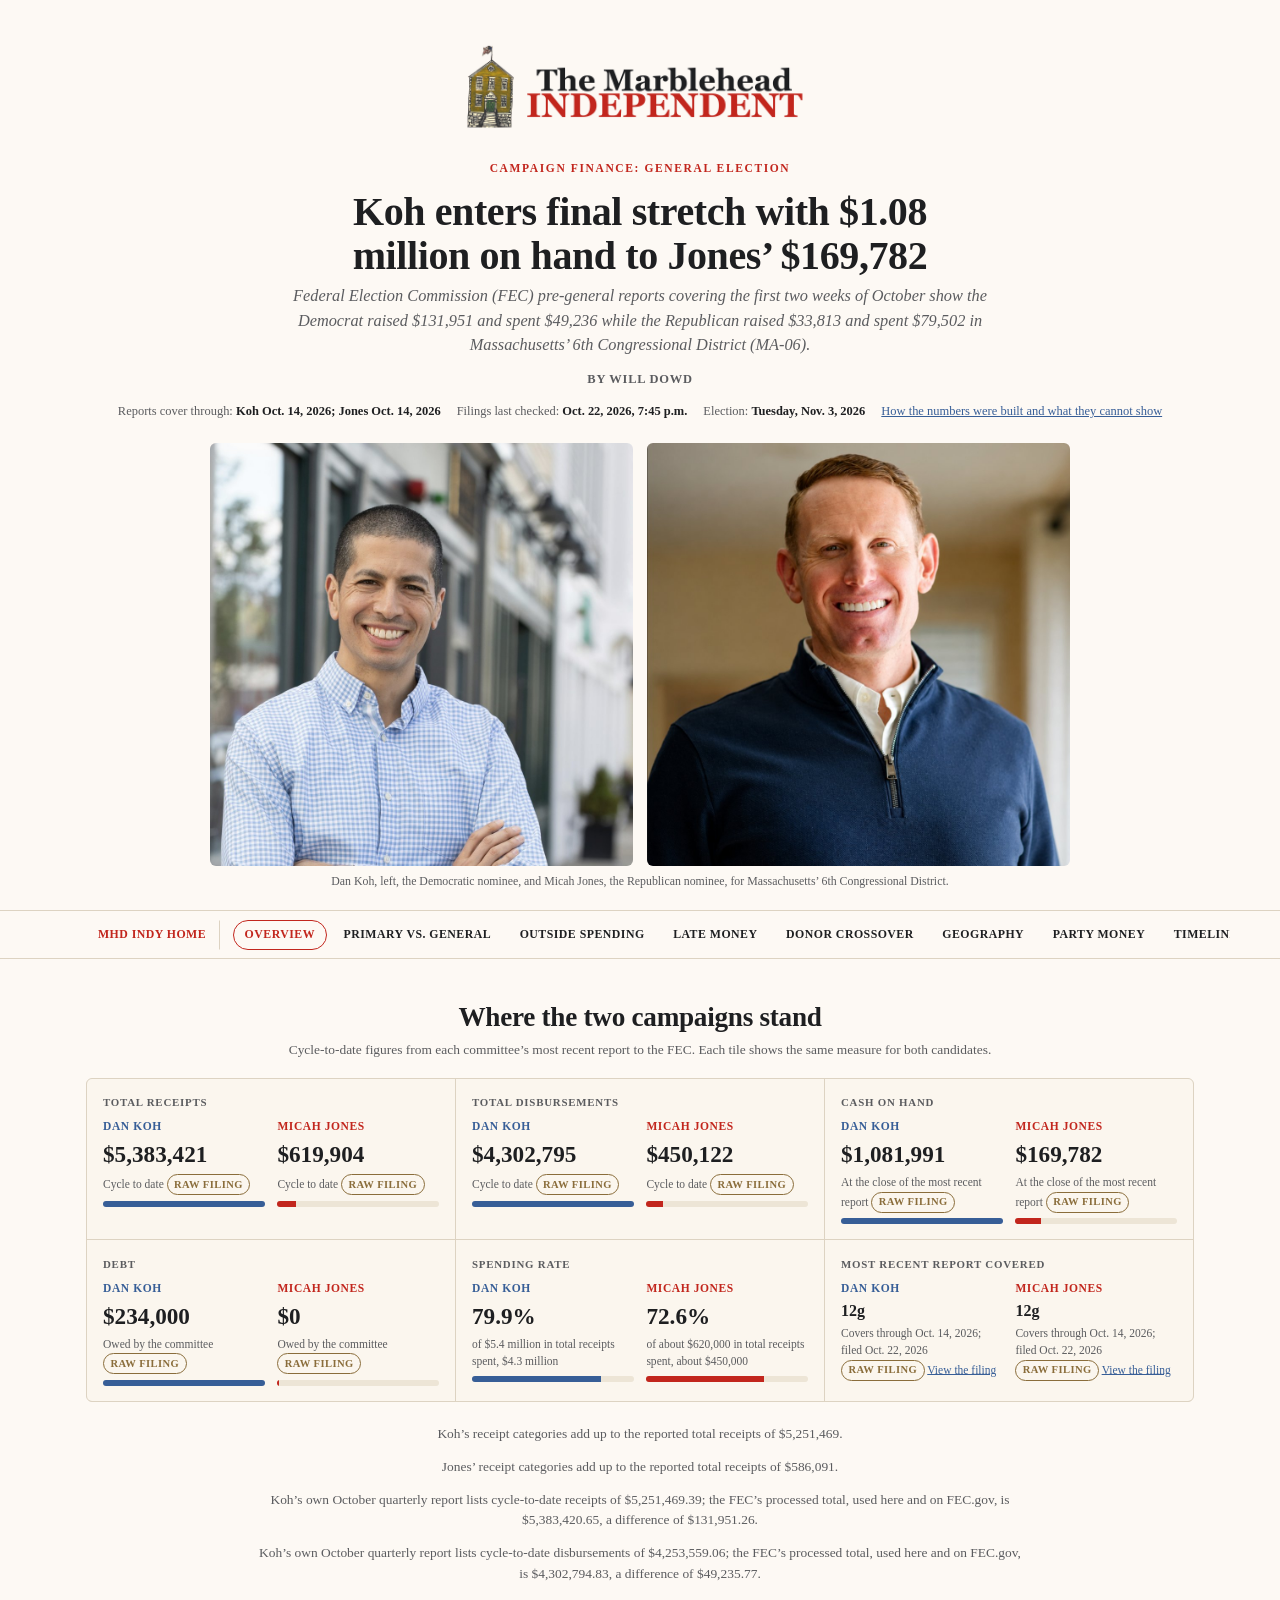
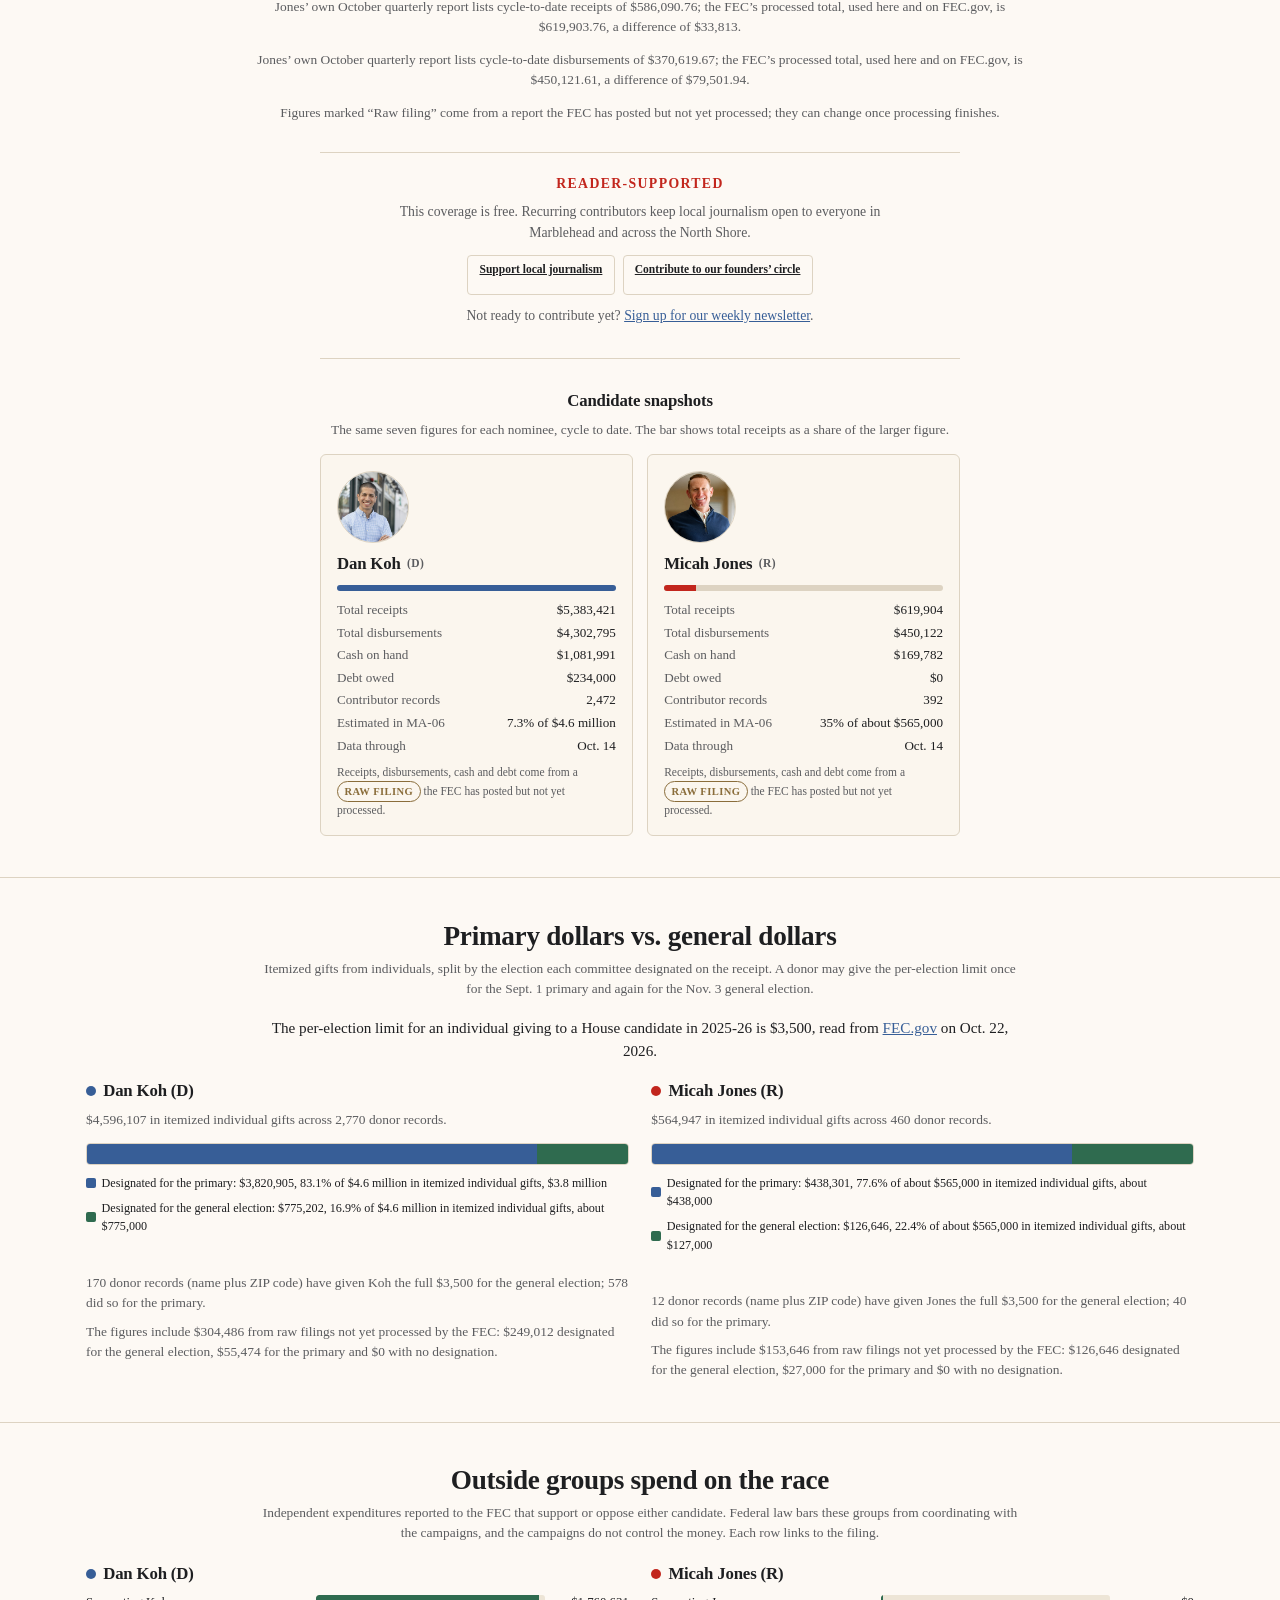
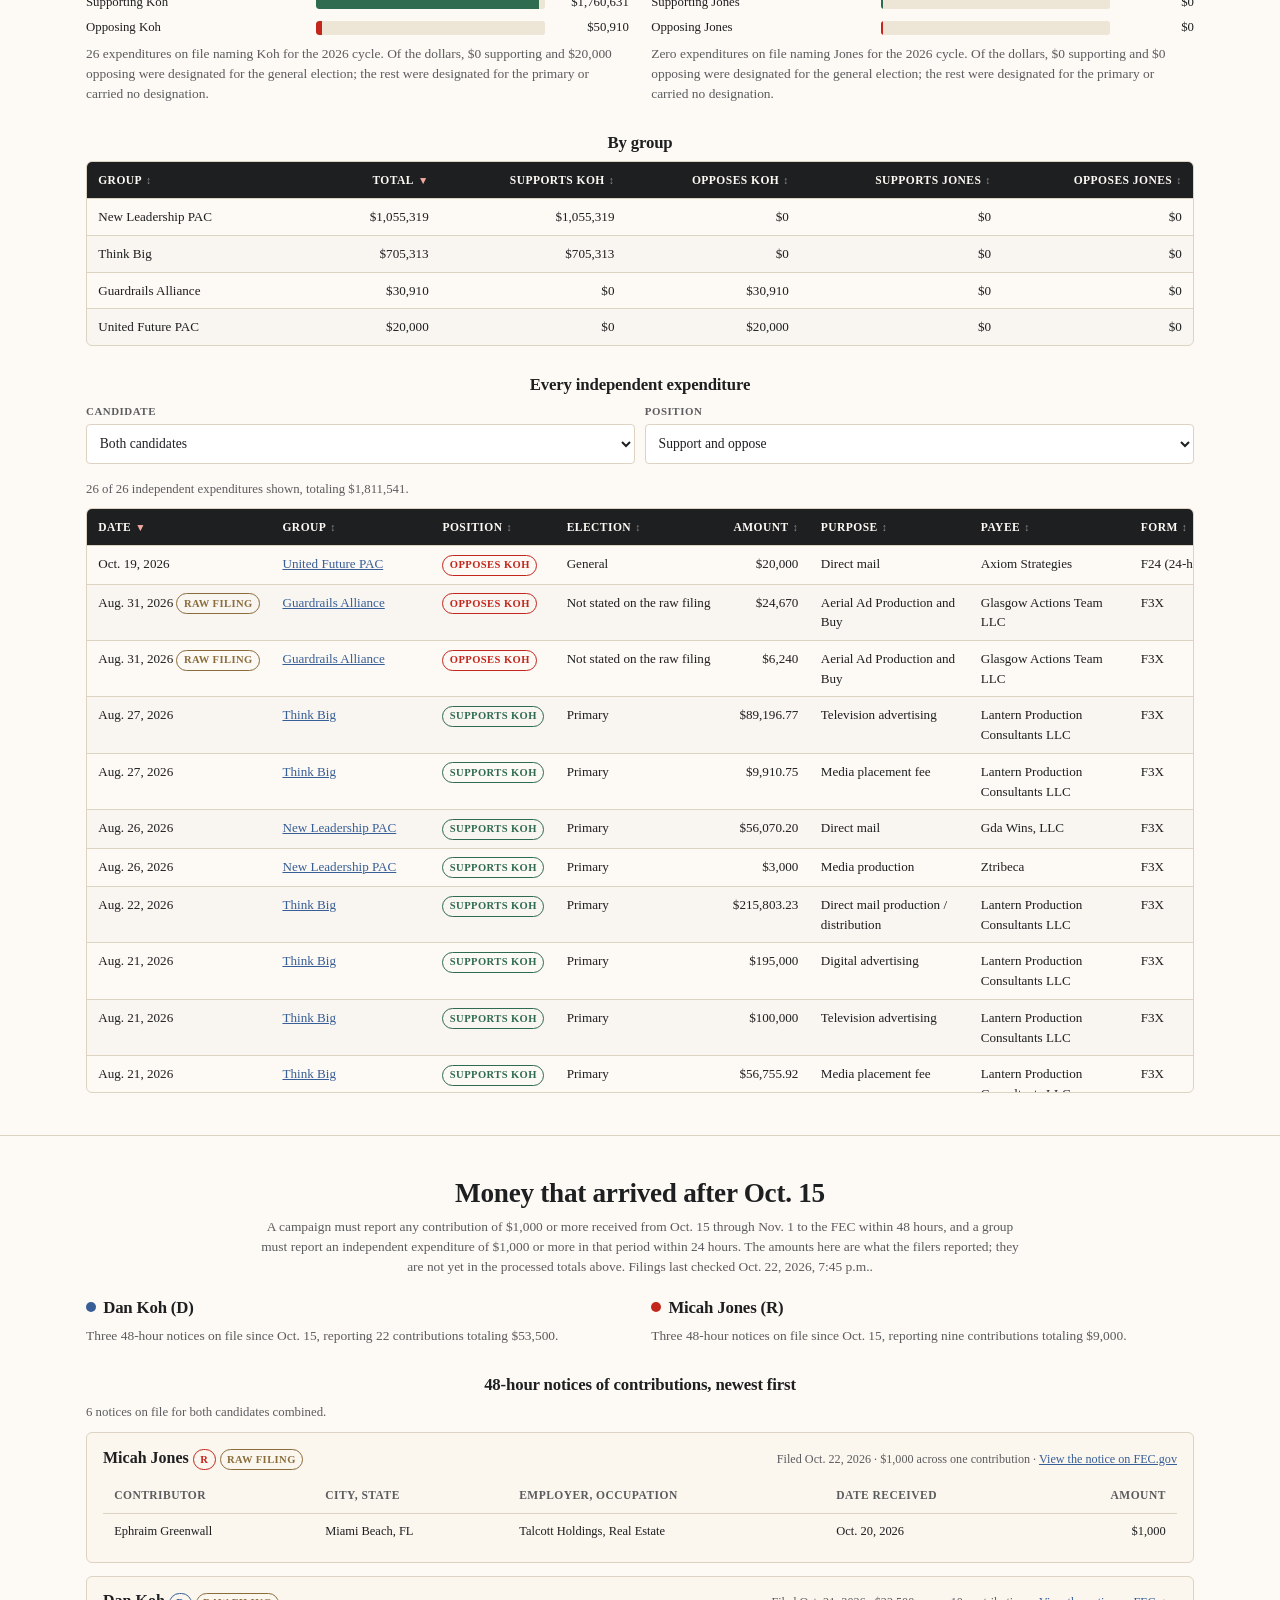
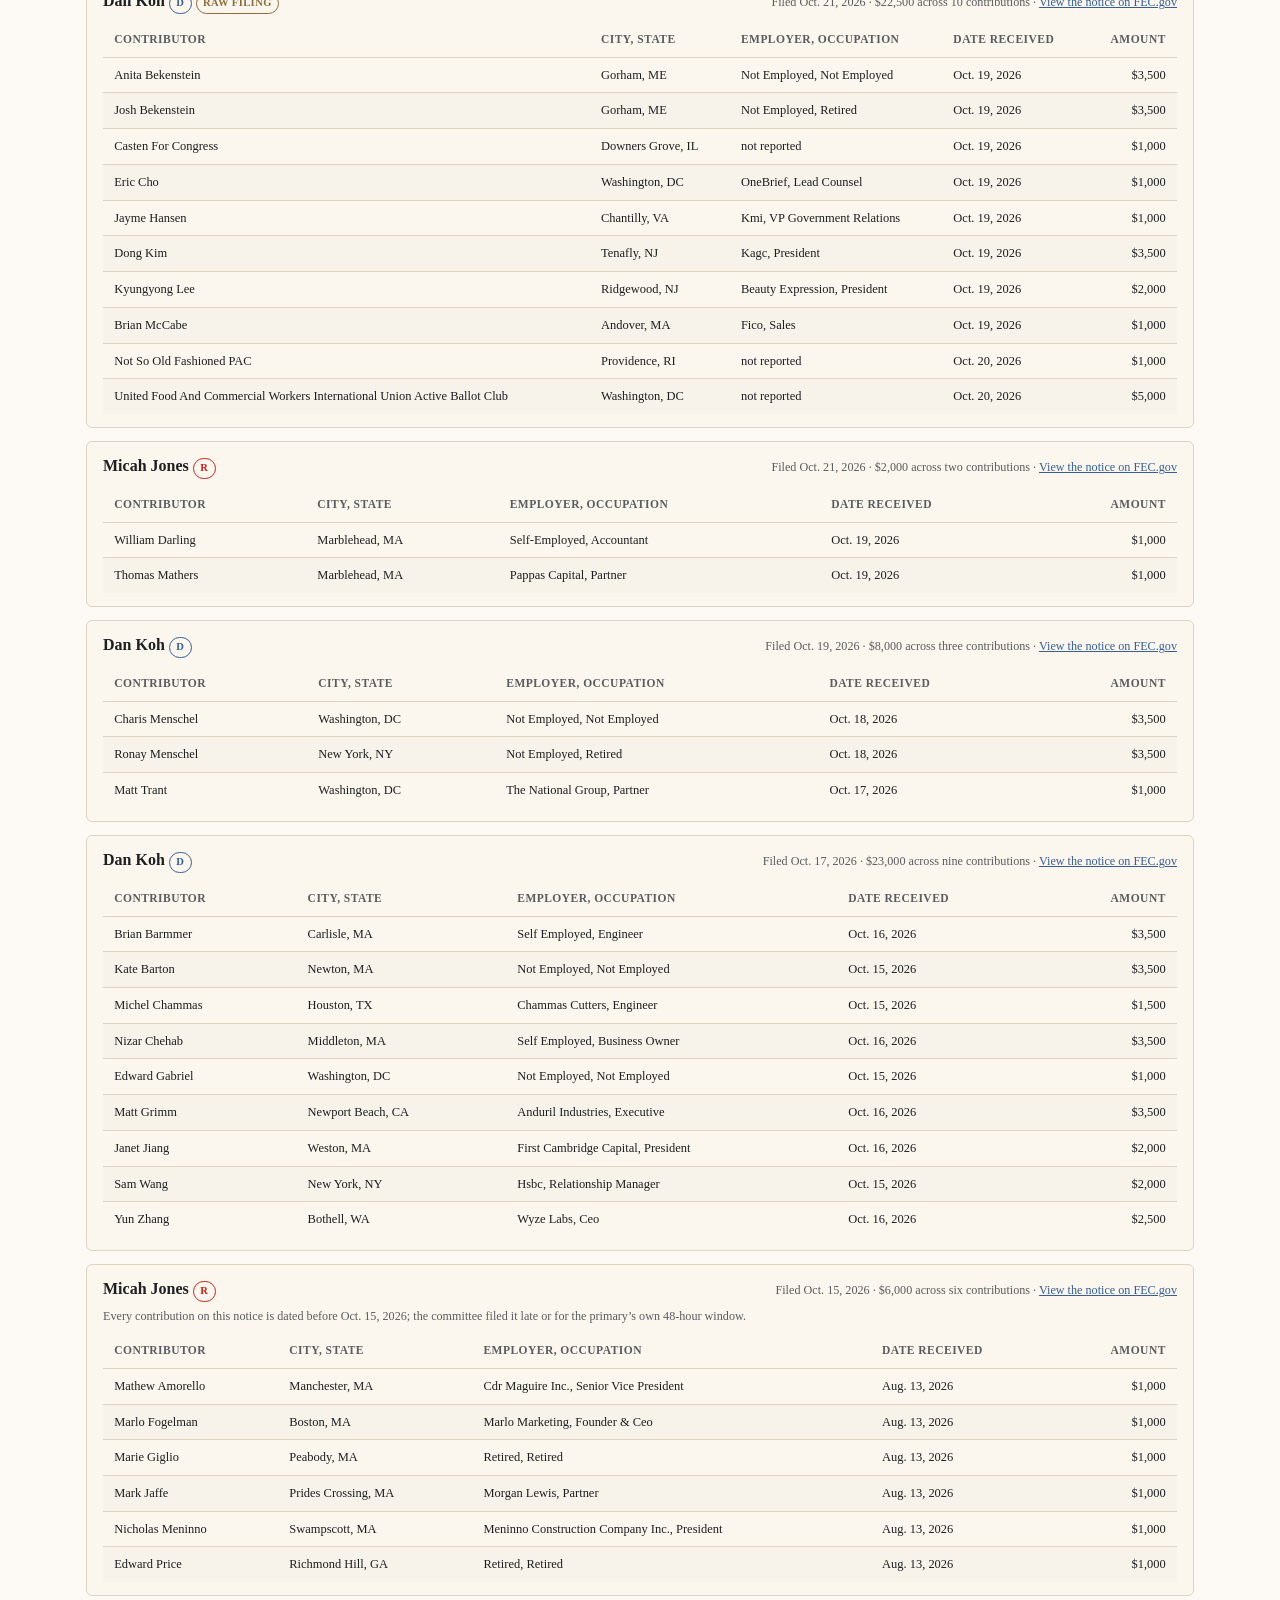
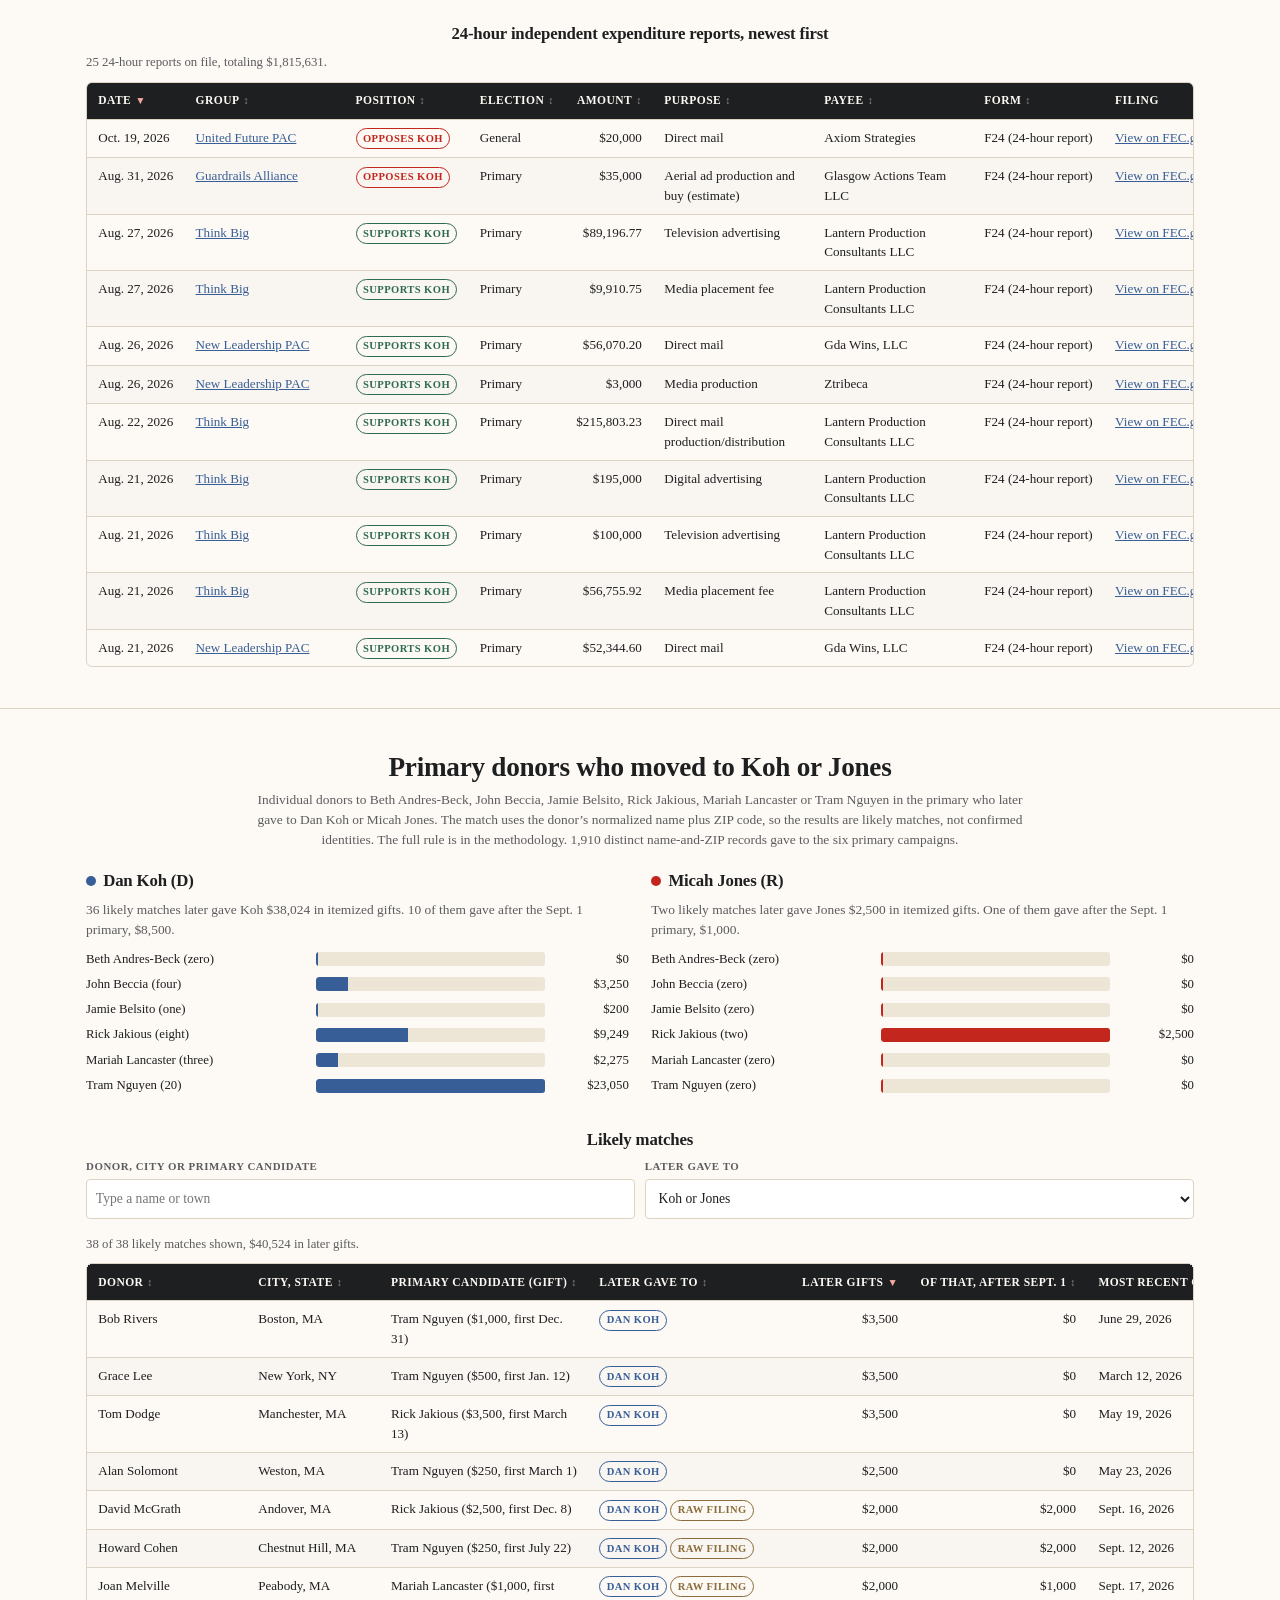
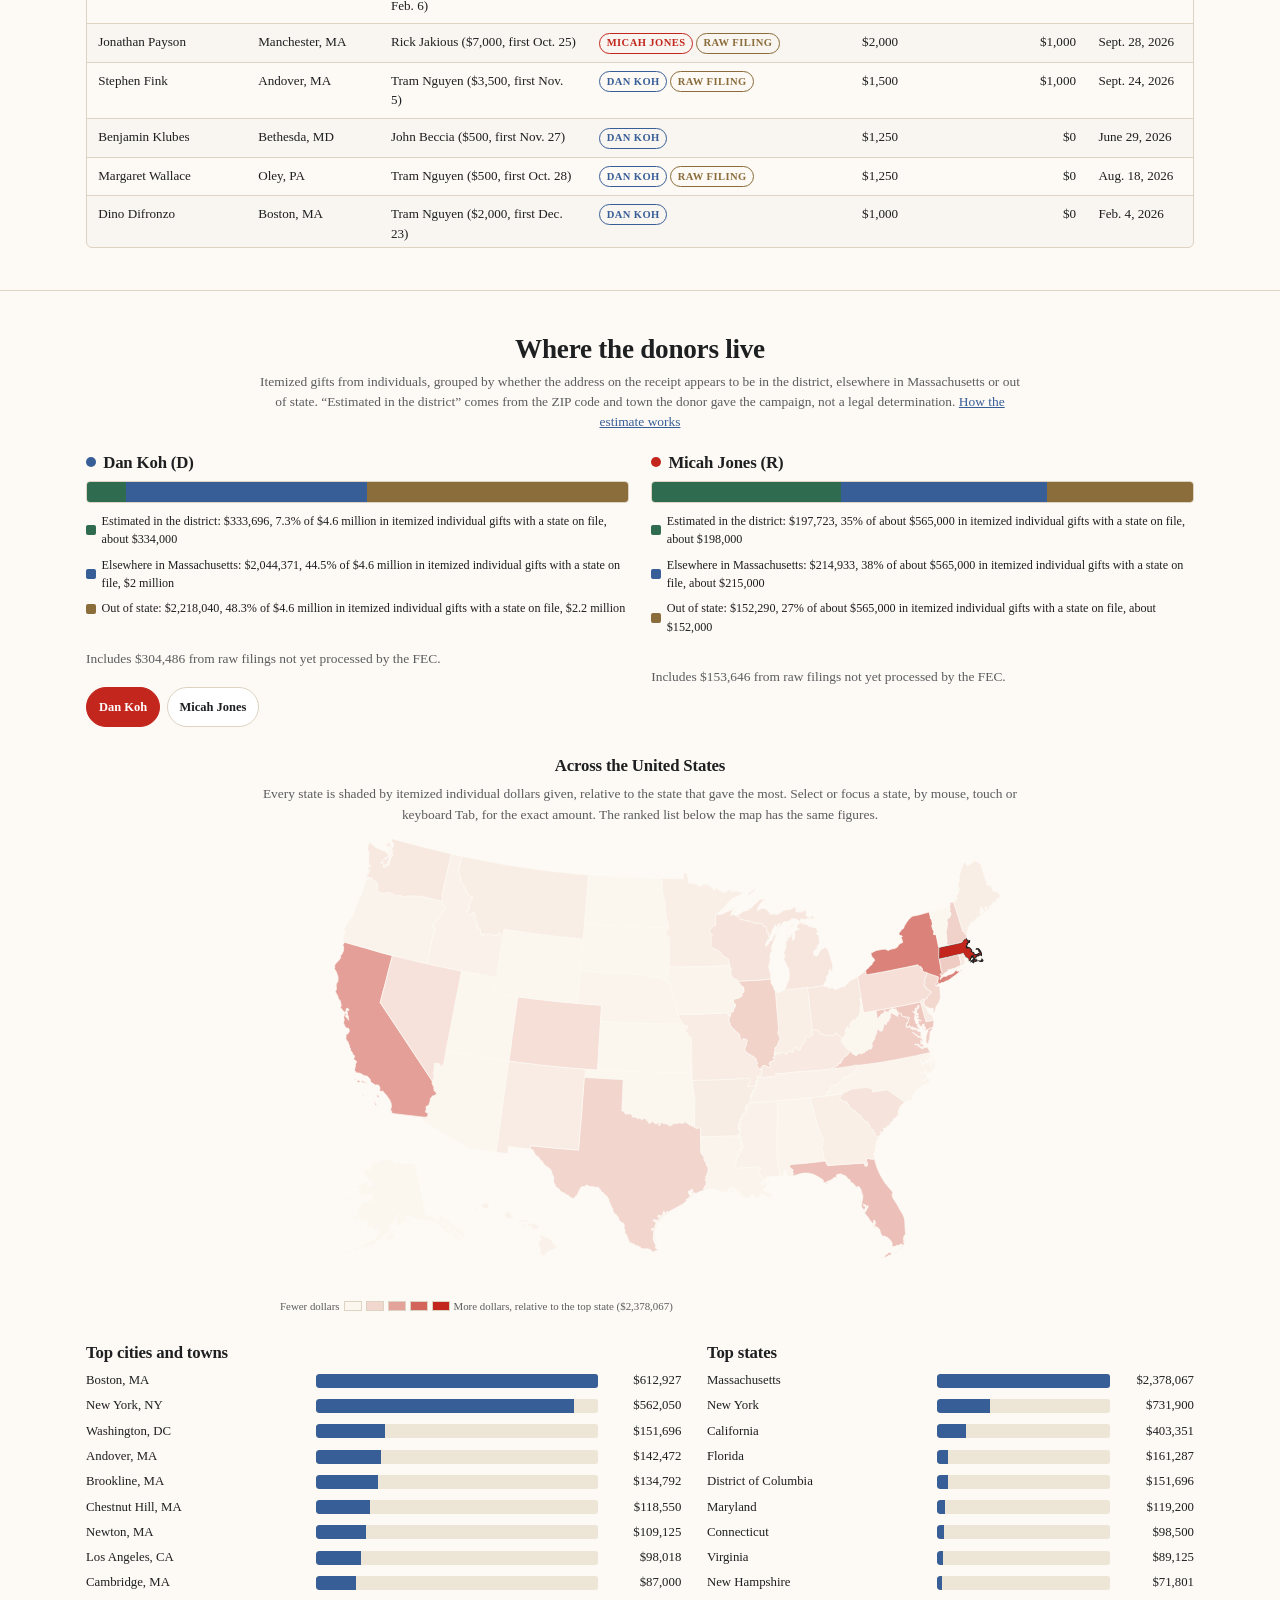
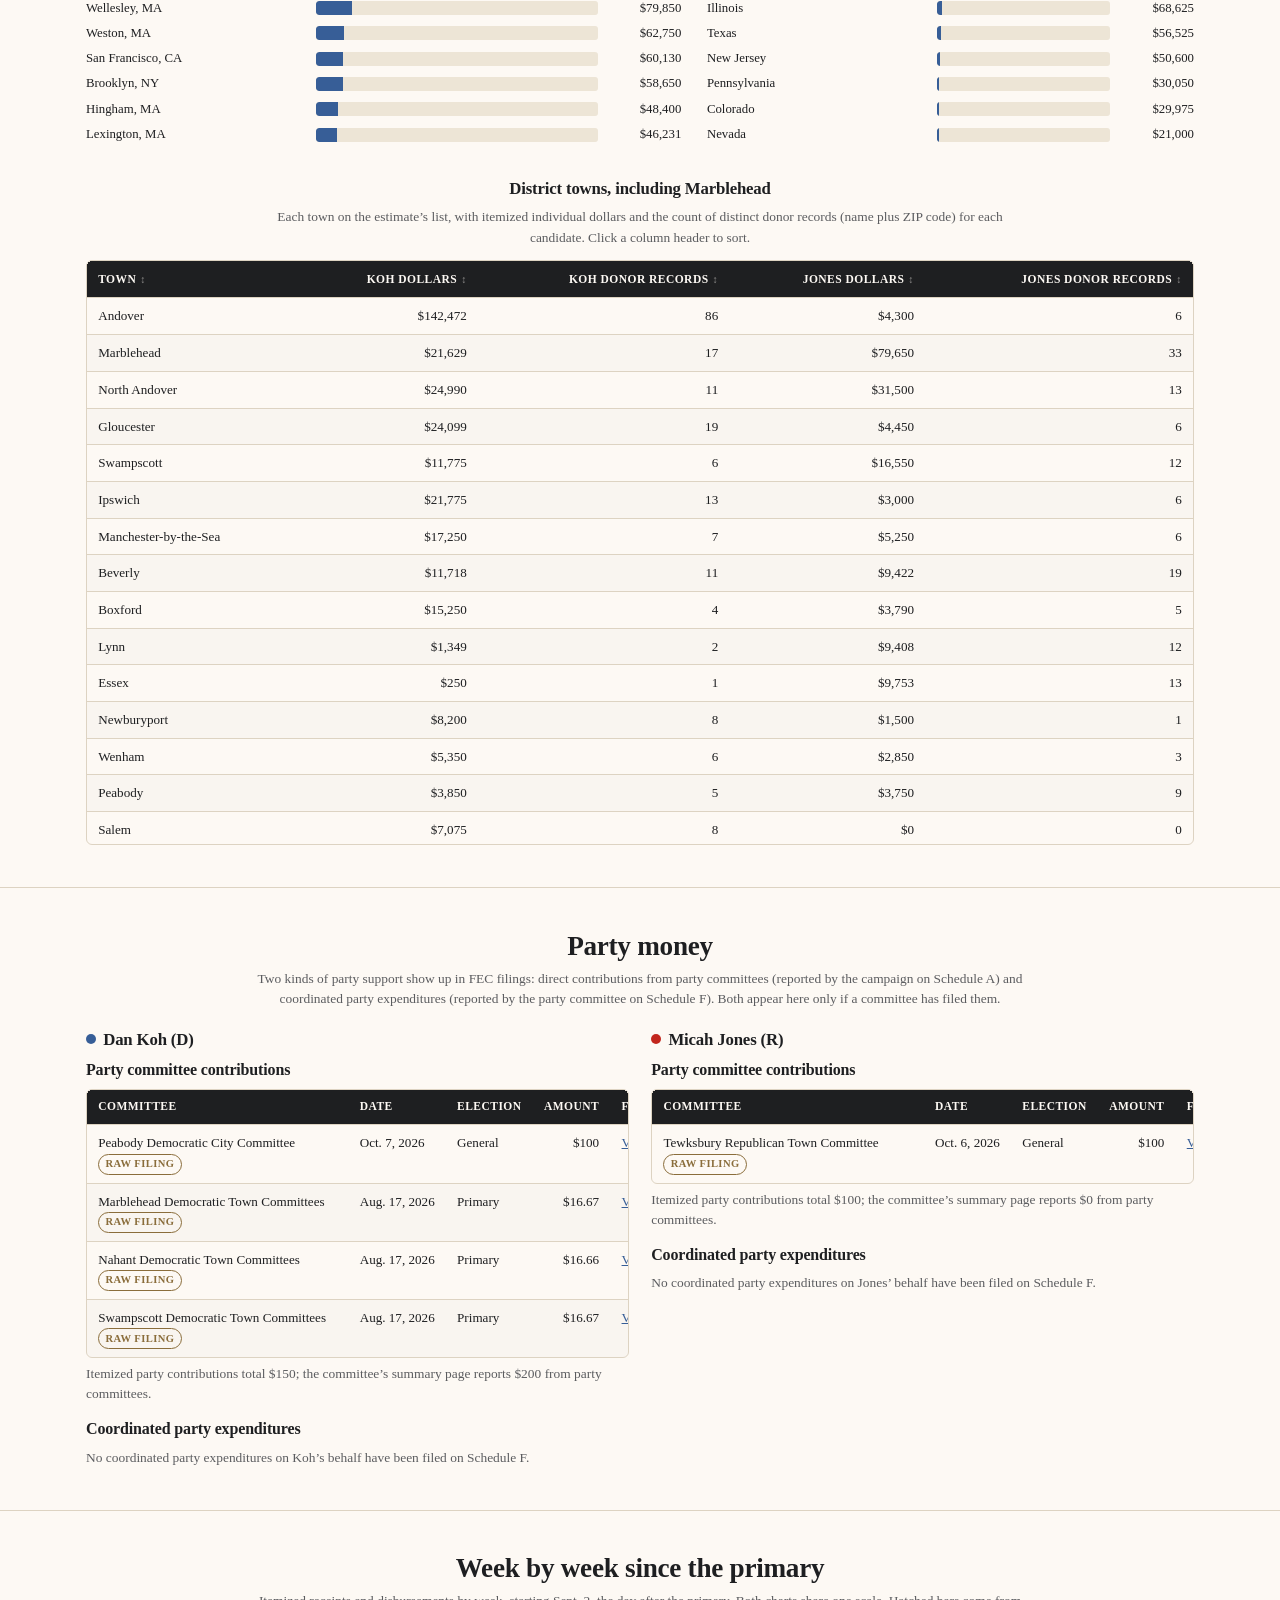
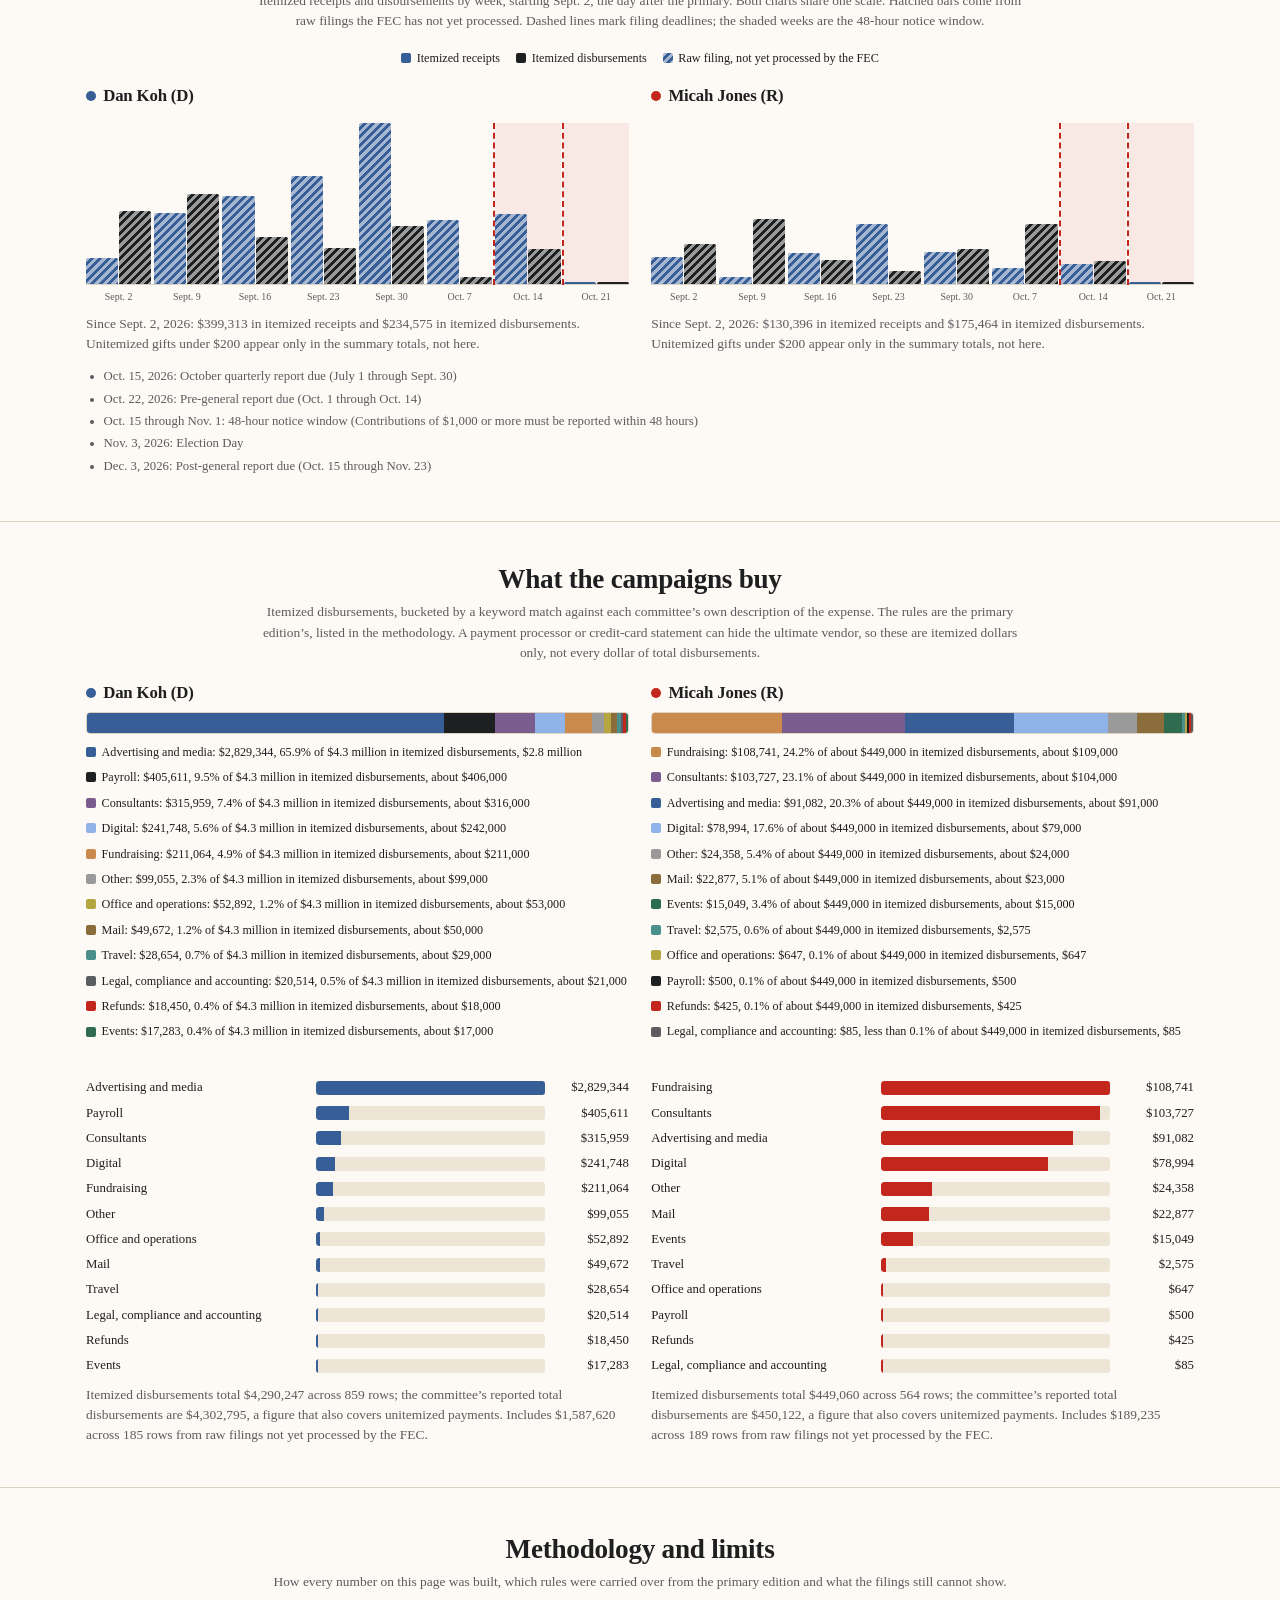
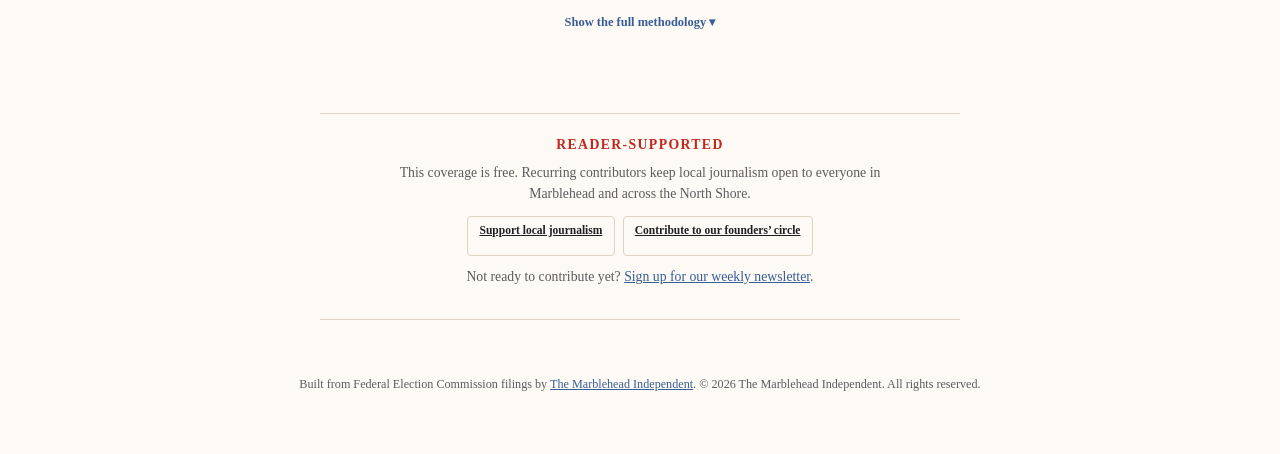
==== index.html @ 3363fe35 "Match the primary edition's design: masthead photos, snapshot cards, support card Brings the general" ====
<!doctype html>
<html lang="en">
<head>
<meta charset="utf-8">
<meta name="viewport" content="width=device-width,initial-scale=1">
<title>MA-06 general election money — The Marblehead Independent</title>
<meta name="description" content="Dan Koh and Micah Jones head to head on receipts, spending, outside money, late contributions and donor geography in the Nov. 3, 2026, general election for Massachusetts' 6th Congressional District, built from Federal Election Commission filings.">
<meta property="og:type" content="article">
<meta property="og:title" content="MA-06 general election money — The Marblehead Independent">
<meta property="og:description" content="Dan Koh and Micah Jones head to head on receipts, spending, outside money, late contributions and donor geography, built from Federal Election Commission filings.">
<meta property="og:site_name" content="The Marblehead Independent">
<meta name="twitter:card" content="summary">
<link rel="icon" href="data:,">
<link rel="stylesheet" href="styles.css">
<script>
  /* Where the pre-built JSON lives. On the standalone page it sits next to
     index.html; in a Ghost HTML card set this to the uploaded folder, e.g.
     "https://www.marbleheadindependent.com/content/files/ma06-general/data/". */
  window.MA06_DATA_BASE = window.MA06_DATA_BASE || "data/";
</script>
</head>
<body class="ma06-page">
<div id="ma06-app">
<a class="skip-link" href="#overview">Skip to the dashboard</a>

<header class="masthead">
  <div class="wrap">
    <a class="masthead-logo" href="https://www.marbleheadindependent.com/" aria-label="The Marblehead Independent home page">
      <img src="assets/images/nameplate-horizontal.png" alt="The Marblehead Independent" width="1600" height="400">
    </a>
    <p class="kicker">Campaign finance: general election</p>
    <h1 id="headline">Loading…</h1>
    <p class="dek" id="dek"></p>
    <p class="byline" id="byline"></p>
    <p class="mobile-rotate-hint">↻ On a phone, turn it sideways; this dashboard is easier to read in landscape.</p>
    <div class="meta-line">
      <span>Reports cover through: <strong id="meta-data-through">—</strong></span>
      <span>Filings last checked: <strong id="meta-last-checked">—</strong></span>
      <span>Election: <strong>Tuesday, Nov. 3, 2026</strong></span>
      <span><a href="#methodology">How the numbers were built and what they cannot show</a></span>
    </div>
    <p class="build-note hidden" id="build-note"></p>
    <figure class="masthead-photo masthead-photo-pair">
      <div class="pair">
        <img src="assets/images/koh.jpg" alt="Dan Koh, the Democratic nominee, in a checked shirt with arms crossed on a storefront sidewalk" width="1000" height="1000">
        <img src="assets/images/jones.jpg" alt="Micah Jones, the Republican nominee, in a navy quarter-zip pullover" width="1000" height="1000">
      </div>
      <figcaption>Dan Koh, left, the Democratic nominee, and Micah Jones, the Republican nominee, for Massachusetts’ 6th Congressional District.</figcaption>
    </figure>
  </div>
</header>

<nav class="sectionnav" aria-label="Dashboard sections">
  <div class="wrap">
    <a href="https://www.marbleheadindependent.com" class="nav-home">MHD Indy Home</a>
    <div class="sectionnav-links">
      <a href="#overview">Overview</a>
      <a href="#elections">Primary vs. general</a>
      <a href="#outside">Outside spending</a>
      <a href="#late">Late money</a>
      <a href="#crossover">Donor crossover</a>
      <a href="#geography">Geography</a>
      <a href="#party">Party money</a>
      <a href="#timeline">Timeline</a>
      <a href="#spending">Spending</a>
      <a href="#methodology">Methodology</a>
    </div>
    <label class="sectionnav-jump">
      <span class="sr-only">Jump to a section</span>
      <select id="jump-to-section">
        <option value="#overview">Overview</option>
        <option value="#elections">Primary vs. general</option>
        <option value="#outside">Outside spending</option>
        <option value="#late">Late money</option>
        <option value="#crossover">Donor crossover</option>
        <option value="#geography">Geography</option>
        <option value="#party">Party money</option>
        <option value="#timeline">Timeline</option>
        <option value="#spending">Spending</option>
        <option value="#methodology">Methodology</option>
      </select>
    </label>
  </div>
</nav>

<main id="main">

  <!-- 1. OVERVIEW -->
  <section id="overview" class="panel">
    <div class="wrap">
      <div class="panel-head">
        <h2>Where the two campaigns stand</h2>
        <p class="panel-note" id="overview-note">Cycle-to-date figures from each committee’s most recent report to the FEC. Each tile shows the same measure for both candidates.</p>
      </div>
      <div id="overview-metrics"><div class="loading-state">Loading FEC data…</div></div>
      <div id="overview-recon"></div>

      <div id="support-card-top"></div>

      <h3 class="subhead">Candidate snapshots</h3>
      <p class="panel-note" style="margin-bottom:.9rem;">The same seven figures for each nominee, cycle to date. The bar shows total receipts as a share of the larger figure.</p>
      <div id="overview-cards" class="card-grid"></div>
    </div>
  </section>

  <!-- 2. PRIMARY VS. GENERAL -->
  <section id="elections" class="panel">
    <div class="wrap">
      <div class="panel-head">
        <h2>Primary dollars vs. general dollars</h2>
        <p class="panel-note">Itemized gifts from individuals, split by the election each committee designated on the receipt. A donor may give the per-election limit once for the Sept. 1 primary and again for the Nov. 3 general election.</p>
      </div>
      <p class="finding" id="limit-note"></p>
      <div id="elections-list" class="pair"></div>
    </div>
  </section>

  <!-- 3. OUTSIDE SPENDING -->
  <section id="outside" class="panel">
    <div class="wrap">
      <div class="panel-head">
        <h2>Outside groups spend on the race</h2>
        <p class="panel-note">Independent expenditures reported to the FEC that support or oppose either candidate. Federal law bars these groups from coordinating with the campaigns, and the campaigns do not control the money. Each row links to the filing.</p>
      </div>
      <div id="outside-summary" class="pair"></div>
      <h3 class="subhead">By group</h3>
      <div class="table-scroll" tabindex="0" role="region" aria-label="Outside spending by group, scrollable">
        <table id="outside-groups" class="card-table"><thead></thead><tbody></tbody></table>
      </div>
      <h3 class="subhead">Every independent expenditure</h3>
      <div class="controls">
        <div class="control">
          <label for="outside-candidate">Candidate</label>
          <select id="outside-candidate"><option value="__all__">Both candidates</option></select>
        </div>
        <div class="control">
          <label for="outside-side">Position</label>
          <select id="outside-side"><option value="__all__">Support and oppose</option><option value="support">Support</option><option value="oppose">Oppose</option></select>
        </div>
      </div>
      <p class="count-note" id="outside-count" aria-live="polite" aria-atomic="true"></p>
      <div class="table-scroll" tabindex="0" role="region" aria-label="Independent expenditures table, scrollable">
        <table id="outside-table" class="card-table"><thead></thead><tbody></tbody></table>
      </div>
    </div>
  </section>

  <!-- 4. LATE MONEY -->
  <section id="late" class="panel">
    <div class="wrap">
      <div class="panel-head">
        <h2>Money that arrived after Oct. 15</h2>
        <p class="panel-note" id="late-note"></p>
      </div>
      <div id="late-summary" class="pair"></div>
      <h3 class="subhead">48-hour notices of contributions, newest first</h3>
      <p class="count-note" id="late-48-count" aria-live="polite" aria-atomic="true"></p>
      <div id="late-48" class="notice-list"></div>
      <h3 class="subhead">24-hour independent expenditure reports, newest first</h3>
      <p class="count-note" id="late-24-count" aria-live="polite" aria-atomic="true"></p>
      <div class="table-scroll" tabindex="0" role="region" aria-label="24-hour independent expenditure reports, scrollable">
        <table id="late-24" class="card-table"><thead></thead><tbody></tbody></table>
      </div>
    </div>
  </section>

  <!-- 5. DONOR CROSSOVER -->
  <section id="crossover" class="panel">
    <div class="wrap">
      <div class="panel-head">
        <h2>Primary donors who moved to Koh or Jones</h2>
        <p class="panel-note" id="crossover-note"></p>
      </div>
      <div id="crossover-summary" class="pair"></div>
      <h3 class="subhead">Likely matches</h3>
      <div class="controls">
        <div class="control">
          <label for="crossover-search">Donor, city or primary candidate</label>
          <input id="crossover-search" type="text" placeholder="Type a name or town">
        </div>
        <div class="control">
          <label for="crossover-candidate">Later gave to</label>
          <select id="crossover-candidate"><option value="__all__">Koh or Jones</option></select>
        </div>
      </div>
      <p class="count-note" id="crossover-count" aria-live="polite" aria-atomic="true"></p>
      <div class="table-scroll" tabindex="0" role="region" aria-label="Donor crossover table, scrollable">
        <table id="crossover-table" class="card-table"><thead></thead><tbody></tbody></table>
      </div>
    </div>
  </section>

  <!-- 6. GEOGRAPHY -->
  <section id="geography" class="panel">
    <div class="wrap">
      <div class="panel-head">
        <h2>Where the donors live</h2>
        <p class="panel-note">Itemized gifts from individuals, grouped by whether the address on the receipt appears to be in the district, elsewhere in Massachusetts or out of state. “Estimated in the district” comes from the ZIP code and town the donor gave the campaign, not a legal determination. <a href="#methodology">How the estimate works</a></p>
      </div>
      <div id="geo-summary" class="pair"></div>
      <div class="pill-tabs" id="geo-tabs" role="group" aria-label="Choose a candidate for the map and town lists"></div>
      <h3 class="subhead">Across the United States</h3>
      <p class="panel-note">Every state is shaded by itemized individual dollars given, relative to the state that gave the most. Select or focus a state, by mouse, touch or keyboard Tab, for the exact amount. The ranked list below the map has the same figures.</p>
      <div id="geo-map-wrap" class="us-map-wrap"><p class="loading-state" id="geo-map-loading">Map loads when you scroll here.</p></div>
      <p id="geo-map-detail" class="us-map-detail" aria-live="polite"></p>
      <div id="geo-map-legend" class="us-map-legend"></div>
      <div class="two-col" style="margin-top:1.6rem;">
        <div>
          <h3>Top cities and towns</h3>
          <div id="geo-top-city"></div>
        </div>
        <div>
          <h3>Top states</h3>
          <div id="geo-top-state"></div>
        </div>
      </div>
      <h3 class="subhead">District towns, including Marblehead</h3>
      <p class="panel-note">Each town on the estimate’s list, with itemized individual dollars and the count of distinct donor records (name plus ZIP code) for each candidate. Click a column header to sort.</p>
      <div class="table-scroll" tabindex="0" role="region" aria-label="District towns table, scrollable">
        <table id="geo-town-table" class="card-table"><thead></thead><tbody></tbody></table>
      </div>
    </div>
  </section>

  <!-- 7. PARTY MONEY -->
  <section id="party" class="panel">
    <div class="wrap">
      <div class="panel-head">
        <h2>Party money</h2>
        <p class="panel-note">Two kinds of party support show up in FEC filings: direct contributions from party committees (reported by the campaign on Schedule A) and coordinated party expenditures (reported by the party committee on Schedule F). Both appear here only if a committee has filed them.</p>
      </div>
      <div id="party-list" class="pair"></div>
    </div>
  </section>

  <!-- 8. TIMELINE -->
  <section id="timeline" class="panel">
    <div class="wrap">
      <div class="panel-head">
        <h2>Week by week since the primary</h2>
        <p class="panel-note">Itemized receipts and disbursements by week, starting Sept. 2, the day after the primary. Both charts share one scale. Hatched bars come from raw filings the FEC has not yet processed. Dashed lines mark filing deadlines; the shaded weeks are the 48-hour notice window.</p>
      </div>
      <div class="stack-legend" style="justify-content:center;">
        <span class="item"><span class="swatch" style="background:var(--slate-blue)"></span>Itemized receipts</span>
        <span class="item"><span class="swatch" style="background:var(--harbor-black)"></span>Itemized disbursements</span>
        <span class="item"><span class="swatch" style="background:var(--slate-blue);background-image:repeating-linear-gradient(135deg, rgba(255,255,255,.55) 0 3px, transparent 3px 6px)"></span>Raw filing, not yet processed by the FEC</span>
      </div>
      <div id="timeline-pair" class="pair" style="margin-top:1rem;"></div>
      <ul class="deadline-list" id="deadline-list"></ul>
    </div>
  </section>

  <!-- 9. SPENDING -->
  <section id="spending" class="panel">
    <div class="wrap">
      <div class="panel-head">
        <h2>What the campaigns buy</h2>
        <p class="panel-note">Itemized disbursements, bucketed by a keyword match against each committee’s own description of the expense. The rules are the primary edition’s, listed in the methodology. A payment processor or credit-card statement can hide the ultimate vendor, so these are itemized dollars only, not every dollar of total disbursements.</p>
      </div>
      <div id="spending-pair" class="pair"></div>
    </div>
  </section>

  <!-- 10. METHODOLOGY -->
  <section id="methodology" class="panel">
    <div class="wrap methodology">
      <details id="methodology-details">
        <summary>
          <h2>Methodology and limits</h2>
          <p class="panel-note">How every number on this page was built, which rules were carried over from the primary edition and what the filings still cannot show.</p>
        </summary>
        <dl id="methodology-list"></dl>
      </details>
    </div>
  </section>

  <div class="wrap"><div id="support-card-bottom"></div></div>

</main>

<footer class="sitefoot">
  <p>Built from Federal Election Commission filings by <a href="https://www.marbleheadindependent.com/about-us">The Marblehead Independent</a>. &copy; <span id="copyright-year">2026</span> The Marblehead Independent. All rights reserved.</p>
</footer>
</div>
<script src="app.js"></script>
</body>
</html>
---- styles.css ----
/* ==========================================================================
   MA-06 general-election campaign finance dashboard
   The Marblehead Independent
   Brand tokens, Georgia type and the panel/section pattern carried over
   from the primary-season edition. Every rule is scoped under #ma06-app
   so the same stylesheet works on the standalone page and inside a Ghost
   HTML card without fighting the theme.
   ========================================================================== */

:root, #ma06-app {
  --shell-white: #FDF9F4;
  --harbor-black: #1E1F21;
  --independent-red: #C2261D;
  --slate-blue: #375E97;
  --soft-border: #DDD3C2;
  --paper: #FBF6EE;
  --linen: #EDE5D6;
  --hairline: var(--soft-border);
  --ink-soft: #5B5C5F;
  --positive: #2F6B4F;
  --amber: #8a6d3b;
  --koh: var(--slate-blue);
  --jones: var(--independent-red);

  --serif: Georgia, "Times New Roman", Times, serif;
  --sans: Georgia, "Times New Roman", Times, serif;

  --maxw: 1180px;
  --pad: clamp(1rem, 3.5vw, 2.25rem);
  --radius: 6px;
}

@media (prefers-reduced-motion: reduce) {
  html:has(body.ma06-page) { scroll-behavior: auto; }
  #ma06-app *, #ma06-app *::before, #ma06-app *::after {
    animation-duration: .01ms !important; animation-iteration-count: 1 !important; transition-duration: .01ms !important;
  }
}

/* Page-level rules apply only on the standalone page; inside Ghost the theme owns html and body. */
body.ma06-page { margin: 0; background: var(--shell-white); }
html:has(body.ma06-page) { scroll-behavior: smooth; -webkit-text-size-adjust: 100%; }

#ma06-app {
  background: var(--shell-white);
  color: var(--harbor-black);
  font-family: var(--sans);
  line-height: 1.5;
  -webkit-font-smoothing: antialiased;
  text-align: center;
}
#ma06-app *, #ma06-app *::before, #ma06-app *::after { box-sizing: border-box; }

#ma06-app .sr-only {
  position: absolute; width: 1px; height: 1px; padding: 0; margin: -1px; overflow: hidden;
  clip: rect(0,0,0,0); white-space: nowrap; border: 0;
}

#ma06-app .wrap { max-width: var(--maxw); margin-inline: auto; padding-inline: var(--pad); }

#ma06-app h1, #ma06-app h2, #ma06-app h3, #ma06-app h4 {
  font-family: var(--serif); font-weight: 700; margin: 0 0 .4rem; letter-spacing: -.01em; color: var(--harbor-black);
}
#ma06-app h1 { font-size: clamp(1.7rem, 3.2vw, 2.5rem); line-height: 1.1; text-wrap: balance; }
#ma06-app h2 { font-size: clamp(1.3rem, 2.2vw, 1.7rem); line-height: 1.2; }
#ma06-app h3 { font-size: 1.05rem; }
#ma06-app p { margin: 0 0 .8rem; }
#ma06-app a { color: var(--slate-blue); }
#ma06-app a:hover { text-decoration: underline; }
#ma06-app a:focus-visible, #ma06-app button:focus-visible, #ma06-app input:focus-visible, #ma06-app select:focus-visible, #ma06-app summary:focus-visible {
  outline: 2px solid var(--independent-red); outline-offset: 2px;
}

#ma06-app .kicker {
  text-transform: uppercase; letter-spacing: .14em; font-weight: 700; font-size: .72rem; color: var(--independent-red);
}
#ma06-app .dek {
  color: var(--ink-soft); font-family: var(--serif); font-style: italic; font-size: 1.02rem; max-width: 46rem; margin-inline: auto;
}
#ma06-app .byline {
  font-size: .78rem; font-weight: 600; text-transform: uppercase; letter-spacing: .06em; color: var(--ink-soft); margin-top: .6rem;
}

/* ---- masthead ---- */
#ma06-app .masthead { padding-block: clamp(1.6rem, 5vw, 2.6rem) 1.2rem; border-bottom: 1px solid var(--hairline); }
#ma06-app .masthead-logo { display: inline-block; margin-bottom: 1rem; }
#ma06-app .masthead-logo img { display: block; width: 100%; max-width: 380px; height: auto; }
#ma06-app .masthead-logo:hover { text-decoration: none; opacity: .88; }
#ma06-app .meta-line {
  font-size: .78rem; color: var(--ink-soft); margin-top: .6rem; display: flex; flex-wrap: wrap; justify-content: center; gap: .3rem 1rem;
}
#ma06-app .meta-line strong { color: var(--harbor-black); }
#ma06-app .build-note {
  margin: .9rem auto 0; max-width: 40rem; font-size: .8rem; color: var(--harbor-black); background: var(--paper);
  border: 1px solid var(--independent-red); border-radius: var(--radius); padding: .6rem .8rem;
}

/* Masthead photo, as on the primary edition; here a two-up pair of the nominees. */
#ma06-app .masthead-photo { margin: 1.4rem auto 0; max-width: var(--maxw); }
#ma06-app .masthead-photo img { display: block; width: 100%; height: auto; border-radius: var(--radius); }
#ma06-app .masthead-photo figcaption { font-size: .74rem; color: var(--ink-soft); margin-top: .45rem; text-align: center; }
#ma06-app .masthead-photo-pair .pair { display: grid; grid-template-columns: 1fr 1fr; gap: .9rem; max-width: 860px; margin-inline: auto; }
#ma06-app .masthead-photo-pair img { aspect-ratio: 1 / 1; object-fit: cover; object-position: top; }
@media (max-width: 480px) { #ma06-app .masthead-photo-pair .pair { gap: .5rem; } }

/* Phone-only hint, a suggestion rather than a requirement: every section
   still works in portrait, this just says landscape is roomier. */
#ma06-app .mobile-rotate-hint { display: none; }
@media (max-width: 820px) {
  #ma06-app .mobile-rotate-hint {
    display: block; margin: .6rem 0 0; font-size: .8rem; color: var(--ink-soft);
    padding: .5rem .75rem; border: 1px solid var(--hairline); border-radius: 6px; background: rgba(0,0,0,.02);
  }
}

/* ---- reader-support card (shared with the primary edition) ---- */
#ma06-app .support-card {
  display: block; text-align: center; border-top: 1px solid var(--hairline); border-bottom: 1px solid var(--hairline);
  padding: 1.3rem 1rem; margin: 1.8rem auto; max-width: 40rem;
}
#ma06-app .support-card p { margin: 0 auto .7rem; font-size: .86rem; color: var(--ink-soft); max-width: 34rem; }
#ma06-app .support-card .kicker { margin-bottom: .5rem; color: var(--independent-red); letter-spacing: .1em; }
#ma06-app .support-actions { display: flex; flex-wrap: wrap; justify-content: center; gap: .5rem; margin-bottom: .7rem; }
#ma06-app .support-actions .btn { font-size: .72rem; font-weight: 600; padding: .34rem .7rem; background: transparent; color: var(--harbor-black); border-color: var(--hairline); }
#ma06-app .support-actions .btn:hover { background: var(--linen); color: var(--harbor-black); border-color: var(--hairline); }
#ma06-app .support-newsletter { font-size: .78rem; color: var(--ink-soft); margin-bottom: 0; }

/* ---- sticky section nav ---- */
#ma06-app .sectionnav {
  text-align: left; position: sticky; top: 0; z-index: 30; background: rgba(253,249,244,.96);
  -webkit-backdrop-filter: blur(6px); backdrop-filter: blur(6px); border-bottom: 1px solid var(--hairline);
}
#ma06-app .sectionnav .wrap { display: flex; align-items: center; gap: .3rem; overflow-x: auto; padding-block: .55rem; scrollbar-width: thin; }
#ma06-app .sectionnav-links { display: flex; gap: .3rem; flex: 1; }
/* "safe center" falls back to start when the links overflow the wrap, so the
   home link is never clipped off the left edge on narrower desktops. */
@media (min-width: 821px) { #ma06-app .sectionnav .wrap { justify-content: center; justify-content: safe center; } }
#ma06-app .sectionnav-jump { display: none; }
@media (max-width: 820px) {
  #ma06-app .sectionnav-links { display: none; }
  #ma06-app .sectionnav-jump { display: block; flex: 1; }
  #ma06-app .sectionnav-jump select {
    width: 100%; font-family: var(--sans); font-size: .82rem; padding: .5rem .6rem; border: 1px solid var(--hairline);
    border-radius: 6px; background: #fff; color: var(--harbor-black); min-height: 44px;
  }
}
#ma06-app .sectionnav a {
  font-size: .74rem; font-weight: 600; color: var(--harbor-black); text-transform: uppercase; letter-spacing: .04em;
  white-space: nowrap; padding: .32rem .68rem; border-radius: 999px; border: 1px solid transparent; text-decoration: none;
}
#ma06-app .sectionnav a:hover { border-color: var(--hairline); text-decoration: none; }
#ma06-app .sectionnav a.active { color: var(--independent-red); border-color: var(--independent-red); }
#ma06-app .sectionnav a.nav-home {
  color: var(--independent-red); margin-right: .5rem; padding-right: .8rem; border-right: 1px solid var(--hairline); border-radius: 0;
}

/* ---- panels ---- */
#ma06-app section.panel { padding-block: clamp(1.6rem, 4vw, 2.6rem); border-bottom: 1px solid var(--hairline); }
#ma06-app section.panel:last-of-type { border-bottom: 0; }
#ma06-app .panel-head { margin-bottom: 1.1rem; }
#ma06-app .panel-note { font-size: .84rem; color: var(--ink-soft); max-width: 48rem; margin-inline: auto; }
#ma06-app .finding { font-size: .95rem; max-width: 48rem; margin: 0 auto 1rem; }
#ma06-app .subhead { margin-top: 1.6rem; }

/* data UI is left-aligned, not editorial prose */
#ma06-app .metric-grid, #ma06-app .controls, #ma06-app .table-scroll, #ma06-app .stack-bar, #ma06-app .stack-legend,
#ma06-app .hbar-row, #ma06-app .timeline-chart, #ma06-app .timeline-labels, #ma06-app .pill-tabs,
#ma06-app .two-col, #ma06-app .h2h, #ma06-app .week-grid, #ma06-app .notice-card { text-align: left; }

/* ---- head-to-head metric tiles ---- */
#ma06-app .metric-grid {
  display: grid; grid-template-columns: repeat(3, 1fr); gap: 1px; background: var(--hairline);
  border: 1px solid var(--hairline); border-radius: var(--radius); overflow: hidden; margin-bottom: 1.4rem;
}
@media (max-width: 760px) { #ma06-app .metric-grid { grid-template-columns: 1fr; } }
#ma06-app .metric-tile { background: var(--paper); padding: .95rem 1rem; }
#ma06-app .metric-tile .label {
  text-transform: uppercase; letter-spacing: .07em; font-size: .68rem; color: var(--ink-soft); font-weight: 700; margin-bottom: .5rem;
}
#ma06-app .h2h { display: grid; grid-template-columns: 1fr 1fr; gap: .8rem; }
#ma06-app .h2h .who { font-size: .72rem; font-weight: 700; text-transform: uppercase; letter-spacing: .05em; margin-bottom: .1rem; }
#ma06-app .h2h .who.koh { color: var(--koh); }
#ma06-app .h2h .who.jones { color: var(--jones); }
#ma06-app .h2h .value { font-family: var(--serif); font-weight: 700; font-size: clamp(1.1rem, 2.2vw, 1.45rem); font-variant-numeric: tabular-nums; }
#ma06-app .h2h .sub { font-size: .72rem; color: var(--ink-soft); margin-top: .15rem; }
#ma06-app .h2h .bar { height: 6px; border-radius: 3px; background: var(--linen); overflow: hidden; margin-top: .35rem; }
#ma06-app .h2h .bar span { display: block; height: 100%; min-width: 2px; }
#ma06-app .h2h .bar.koh span { background: var(--koh); }
#ma06-app .h2h .bar.jones span { background: var(--jones); }

/* ---- candidate snapshot cards (the primary edition's card pattern) ---- */
#ma06-app .card-grid { display: grid; grid-template-columns: repeat(auto-fit, minmax(230px, 1fr)); gap: .9rem; text-align: left; max-width: 640px; margin-inline: auto; }
#ma06-app .candidate-card {
  background: var(--paper); border: 1px solid var(--hairline); border-radius: var(--radius); padding: .95rem 1rem;
}
#ma06-app .candidate-photo {
  display: block; width: 72px; height: 72px; border-radius: 50%; object-fit: cover; object-position: top;
  margin-bottom: .55rem; border: 1px solid var(--hairline);
}
#ma06-app .candidate-card h3 { display: flex; flex-wrap: wrap; align-items: center; gap: .4rem; margin-bottom: .5rem; }
#ma06-app .candidate-card h3 .party { font-family: var(--sans); font-weight: 600; font-size: .72rem; color: var(--ink-soft); letter-spacing: .04em; }
#ma06-app .candidate-card dl { display: grid; grid-template-columns: auto 1fr; gap: .18rem .5rem; font-size: .82rem; margin: 0; }
#ma06-app .candidate-card dt { color: var(--ink-soft); }
#ma06-app .candidate-card dd { margin: 0; text-align: right; font-variant-numeric: tabular-nums; }
#ma06-app .candidate-card .card-note { font-size: .72rem; color: var(--ink-soft); margin: .55rem 0 0; }
#ma06-app .mini-bar { height: 6px; border-radius: 3px; background: var(--hairline); overflow: hidden; margin: 0 0 .6rem; }
#ma06-app .mini-bar span { display: block; height: 100%; min-width: 2px; background: var(--independent-red); }
#ma06-app .mini-bar.koh span { background: var(--koh); }
#ma06-app .mini-bar.jones span { background: var(--jones); }
#ma06-app .recon-flag {
  font-size: .74rem; color: var(--independent-red); margin: .5rem 0 0; border-left: 2px solid var(--independent-red); padding-left: .5rem; text-align: left;
}

/* ---- candidate pair blocks (used by several sections) ---- */
#ma06-app .pair { display: grid; grid-template-columns: 1fr 1fr; gap: 1.4rem; text-align: left; }
@media (max-width: 760px) { #ma06-app .pair { grid-template-columns: 1fr; } }
#ma06-app .pair > div { min-width: 0; }
#ma06-app .pair h3 { display: flex; align-items: center; gap: .45rem; }
#ma06-app .swatch-dot { width: 10px; height: 10px; border-radius: 50%; display: inline-block; flex: none; }
#ma06-app .swatch-dot.koh { background: var(--koh); }
#ma06-app .swatch-dot.jones { background: var(--jones); }

/* ---- bar charts ---- */
#ma06-app .stack-bar { display: flex; height: 22px; border-radius: 4px; overflow: hidden; border: 1px solid var(--hairline); }
#ma06-app .stack-bar .seg { height: 100%; min-width: 2px; }
#ma06-app button.seg { border: 0; padding: 0; cursor: pointer; outline-offset: -2px; }
#ma06-app button.seg:hover, #ma06-app button.seg:focus-visible { filter: brightness(0.85); }
#ma06-app .stack-legend { display: flex; flex-wrap: wrap; gap: .45rem 1rem; font-size: .76rem; margin-top: .55rem; }
#ma06-app .stack-legend .item { display: flex; align-items: center; gap: .35rem; }
#ma06-app .stack-legend .swatch { width: 10px; height: 10px; border-radius: 2px; display: inline-block; flex: none; }
#ma06-app .seg-detail { font-size: .82rem; font-weight: 600; min-height: 1.4em; margin: .4rem 0 0; text-align: left; }

#ma06-app .hbar-row { display: grid; grid-template-columns: minmax(110px,220px) 1fr auto; align-items: center; gap: .6rem; margin-bottom: .38rem; font-size: .8rem; }
#ma06-app .hbar-track { height: 14px; background: var(--linen); border-radius: 3px; overflow: hidden; }
#ma06-app .hbar-fill { height: 100%; background: var(--slate-blue); border-radius: 3px 0 0 3px; min-width: 2px; }
#ma06-app .hbar-fill.jones { background: var(--independent-red); }
#ma06-app .hbar-row .amt { font-variant-numeric: tabular-nums; text-align: right; min-width: 74px; white-space: nowrap; }
#ma06-app .hbar-row .lbl { overflow: hidden; text-overflow: ellipsis; white-space: nowrap; }
@media (max-width: 560px) { #ma06-app .hbar-row { grid-template-columns: 96px 1fr auto; } }

/* ---- weekly timeline ---- */
#ma06-app .week-chart { position: relative; }
#ma06-app .timeline-chart { display: flex; align-items: flex-end; gap: 3px; height: 170px; padding: .5rem 0 0; border-bottom: 1px solid var(--hairline); }
#ma06-app .timeline-chart .bar-pair { flex: 1; display: flex; align-items: flex-end; gap: 1px; height: 100%; min-width: 6px; position: relative; }
#ma06-app .timeline-chart .bar { flex: 1; border-radius: 2px 2px 0 0; min-height: 2px; }
#ma06-app .timeline-chart .bar.receipt { background: var(--slate-blue); }
#ma06-app .timeline-chart .bar.disb { background: var(--harbor-black); }
#ma06-app .timeline-chart .bar.raw { background-image: repeating-linear-gradient(135deg, rgba(255,255,255,.55) 0 3px, transparent 3px 6px); }
#ma06-app .timeline-chart .bar-pair.deadline::before {
  content: ""; position: absolute; left: -2px; top: 0; bottom: -1px; border-left: 2px dashed var(--independent-red);
}
#ma06-app .timeline-chart .bar-pair.window { background: rgba(194,38,29,.07); }
#ma06-app .timeline-labels { display: flex; gap: 3px; font-size: .62rem; color: var(--ink-soft); margin-top: .3rem; }
#ma06-app .timeline-labels span { flex: 1; text-align: center; min-width: 6px; }
#ma06-app .deadline-list { font-size: .8rem; color: var(--ink-soft); text-align: left; padding-left: 1.1rem; margin: .8rem 0 0; }
#ma06-app .deadline-list li { margin-bottom: .2rem; }

/* ---- tables ---- */
#ma06-app .table-scroll { overflow: auto; max-height: 65vh; border: 1px solid var(--hairline); border-radius: var(--radius); }
#ma06-app table { border-collapse: collapse; width: 100%; font-family: var(--sans); font-size: .82rem; min-width: 640px; }
#ma06-app thead th {
  position: sticky; top: 0; z-index: 5; background: var(--harbor-black); color: var(--shell-white); text-align: left;
  padding: .55rem .7rem; font-weight: 600; font-size: .72rem; text-transform: uppercase; letter-spacing: .04em; white-space: nowrap;
}
#ma06-app thead th.num, #ma06-app td.num { text-align: right; font-variant-numeric: tabular-nums; }
#ma06-app .sort-btn {
  display: block; width: calc(100% + 1.4rem); font: inherit; color: inherit; background: transparent; border: 0;
  padding: .55rem .7rem; margin: -.55rem -.7rem; text-align: inherit; text-transform: inherit; letter-spacing: inherit;
  cursor: pointer; user-select: none; min-height: 36px;
}
#ma06-app .sort-btn:hover { background: rgba(255,255,255,.08); }
#ma06-app th.num .sort-btn { text-align: right; }
#ma06-app .sort-btn .arrow { opacity: .5; margin-left: .25rem; font-size: .65rem; }
#ma06-app .sort-btn.sorted .arrow { opacity: 1; color: #f2a99f; }
#ma06-app tbody td { padding: .5rem .7rem; border-top: 1px solid var(--hairline); white-space: nowrap; vertical-align: top; }
#ma06-app tbody tr:nth-child(even) { background: rgba(0,0,0,.015); }
#ma06-app tbody tr:hover { background: var(--linen); }
#ma06-app td.wrap-cell { white-space: normal; min-width: 160px; }
#ma06-app tfoot td { padding: .5rem .7rem; border-top: 2px solid var(--harbor-black); font-weight: 700; background: var(--paper); }
#ma06-app .tag-pill {
  display: inline-block; font-size: .66rem; font-weight: 700; text-transform: uppercase; letter-spacing: .04em;
  padding: .1rem .4rem; border-radius: 999px; border: 1px solid var(--hairline); color: var(--ink-soft); white-space: nowrap;
}
#ma06-app .tag-pill.support { color: var(--positive); border-color: var(--positive); }
#ma06-app .tag-pill.oppose { color: var(--independent-red); border-color: var(--independent-red); }
#ma06-app .tag-pill.raw { color: var(--amber); border-color: var(--amber); }
#ma06-app .tag-pill.koh { color: var(--koh); border-color: var(--koh); }
#ma06-app .tag-pill.jones { color: var(--jones); border-color: var(--jones); }

/* Phone width: every data table reflows into labeled cards. Headers stay in
   the DOM (sr-only) so assistive tech keeps real table semantics; the
   data-label attribute supplies the visible label. */
@media (max-width: 767px) {
  #ma06-app table.card-table { min-width: 0; }
  #ma06-app table.card-table thead { position: absolute; width: 1px; height: 1px; overflow: hidden; clip: rect(0,0,0,0); }
  #ma06-app table.card-table, #ma06-app table.card-table tbody, #ma06-app table.card-table tfoot,
  #ma06-app table.card-table tr, #ma06-app table.card-table td { display: block; width: 100%; }
  #ma06-app table.card-table tr {
    border: 1px solid var(--hairline); border-radius: var(--radius); margin-bottom: .8rem; padding: .6rem .8rem; background: var(--paper);
  }
  #ma06-app table.card-table td {
    display: flex; justify-content: space-between; gap: 1rem; padding: .3rem 0; border-top: 1px solid var(--hairline);
    white-space: normal; text-align: right; min-width: 0;
  }
  #ma06-app table.card-table td:first-child { border-top: 0; font-family: var(--serif); font-weight: 700; font-size: 1rem; justify-content: flex-start; text-align: left; }
  #ma06-app table.card-table td::before {
    content: attr(data-label); color: var(--ink-soft); font-size: .72rem; text-transform: uppercase; letter-spacing: .04em; text-align: left; flex: none;
  }
  #ma06-app table.card-table td:first-child::before { content: none; }
  #ma06-app table.card-table tfoot td { border-top: 1px solid var(--hairline); }
  #ma06-app .table-scroll { max-height: none; overflow-x: hidden; border: 0; }
}

/* ---- controls ---- */
#ma06-app .controls { display: flex; flex-wrap: wrap; gap: .6rem; align-items: end; margin-bottom: 1rem; }
#ma06-app .control { display: flex; flex-direction: column; gap: .25rem; font-size: .76rem; color: var(--ink-soft); flex: 1 1 140px; min-width: 0; max-width: 100%; }
#ma06-app .control label { font-weight: 600; text-transform: uppercase; letter-spacing: .05em; font-size: .68rem; }
#ma06-app .control input, #ma06-app .control select {
  font-family: var(--sans); font-size: .85rem; padding: .4rem .55rem; border: 1px solid var(--hairline); border-radius: 4px;
  background: #fff; color: var(--harbor-black); width: 100%; max-width: 100%; min-width: 0; box-sizing: border-box; min-height: 40px;
}
#ma06-app .btn {
  font-family: var(--sans); font-size: .78rem; font-weight: 600; padding: .42rem .8rem; border-radius: 4px;
  border: 1px solid var(--harbor-black); background: var(--harbor-black); color: var(--shell-white); cursor: pointer; min-height: 40px;
}
#ma06-app .btn:hover { background: var(--independent-red); border-color: var(--independent-red); }
#ma06-app .btn.secondary { background: transparent; color: var(--harbor-black); }
#ma06-app .btn.secondary:hover { background: var(--linen); color: var(--harbor-black); }
#ma06-app .pill-tabs { display: flex; flex-wrap: wrap; gap: .4rem; margin-bottom: 1rem; }
#ma06-app .pill-tabs button {
  font-family: var(--sans); font-size: .78rem; font-weight: 600; padding: .35rem .75rem; border-radius: 999px;
  border: 1px solid var(--hairline); background: #fff; color: var(--harbor-black); cursor: pointer; min-height: 40px;
}
#ma06-app .pill-tabs button.active { background: var(--independent-red); border-color: var(--independent-red); color: #fff; }

/* ---- U.S. map ---- */
#ma06-app .us-map-wrap { text-align: left; max-width: 720px; margin: 0 auto; }
#ma06-app .us-map { display: block; width: 100%; height: auto; }
#ma06-app .us-state { stroke: var(--shell-white); stroke-width: 1; }
#ma06-app .us-state:hover { filter: brightness(0.88); }
#ma06-app .us-state-home { stroke: var(--harbor-black); stroke-width: 1.5; }
#ma06-app .us-state:focus-visible { outline: 2px solid var(--harbor-black); outline-offset: 1px; }
#ma06-app .us-map-legend { display: flex; align-items: center; gap: .25rem; max-width: 720px; margin: .6rem auto 0; font-size: .68rem; color: var(--ink-soft); flex-wrap: wrap; }
#ma06-app .us-map-swatch { width: 18px; height: 10px; border: 1px solid var(--hairline); }
#ma06-app .us-map-detail { text-align: center; font-weight: 600; font-size: .88rem; min-height: 1.4em; margin: .6rem 0 0; }

/* ---- late money notice cards ---- */
#ma06-app .notice-list { display: grid; gap: .8rem; }
#ma06-app .notice-card { background: var(--paper); border: 1px solid var(--hairline); border-radius: var(--radius); padding: .8rem 1rem; }
#ma06-app .notice-card .head { display: flex; flex-wrap: wrap; justify-content: space-between; gap: .4rem .8rem; align-items: baseline; }
#ma06-app .notice-card .head strong { font-family: var(--serif); font-size: 1rem; }
#ma06-app .notice-card .meta { font-size: .76rem; color: var(--ink-soft); }
#ma06-app .notice-card table { min-width: 0; margin-top: .5rem; font-size: .78rem; }
#ma06-app .notice-card thead th { position: static; background: transparent; color: var(--ink-soft); border-bottom: 1px solid var(--hairline); }

#ma06-app .two-col { display: grid; grid-template-columns: 1.1fr .9fr; gap: 1.6rem; }
@media (max-width: 820px) { #ma06-app .two-col { grid-template-columns: 1fr; } }
#ma06-app .callout {
  background: var(--paper); border-left: 3px solid var(--independent-red); border-radius: 0 var(--radius) var(--radius) 0;
  padding: .8rem 1rem; font-size: .86rem; text-align: left; max-width: 48rem; margin: 0 auto 1rem;
}
#ma06-app .empty-state, #ma06-app .loading-state { text-align: center; padding: 2.2rem 1rem; color: var(--ink-soft); font-size: .88rem; }
#ma06-app .count-note { font-size: .8rem; color: var(--ink-soft); margin: 0 0 .6rem; text-align: left; }

/* ---- methodology ---- */
#ma06-app .methodology dl { text-align: left; margin: 1.2rem auto 0; max-width: 48rem; }
#ma06-app .methodology dt { font-family: var(--serif); font-weight: 700; margin-top: 1rem; }
#ma06-app .methodology dd { margin: .15rem 0 0; color: var(--ink-soft); font-size: .9rem; }
#ma06-app .methodology dd + dt { margin-top: 1.1rem; }
#ma06-app .methodology details { text-align: center; }
#ma06-app .methodology summary { cursor: pointer; list-style: none; display: block; padding: .2rem 0 .6rem; border-radius: var(--radius); }
#ma06-app .methodology summary::-webkit-details-marker { display: none; }
#ma06-app .methodology summary::after {
  content: "Show the full methodology ▾"; display: inline-block; margin-top: .5rem; font-size: .78rem; font-weight: 600; color: var(--slate-blue);
}
#ma06-app .methodology details[open] summary::after { content: "Hide the full methodology ▴"; }
#ma06-app .methodology summary h2, #ma06-app .methodology summary p.panel-note { pointer-events: none; }
#ma06-app .methodology .town-list { font-size: .82rem; color: var(--ink-soft); }

#ma06-app footer.sitefoot { padding: 1.6rem var(--pad) 3rem; font-size: .76rem; color: var(--ink-soft); text-align: center; }

#ma06-app .skip-link { position: absolute; left: -999px; top: .5rem; z-index: 100; background: var(--harbor-black); color: #fff; padding: .5rem .8rem; border-radius: 4px; }
#ma06-app .skip-link:focus { left: var(--pad); }
#ma06-app .hidden { display: none !important; }
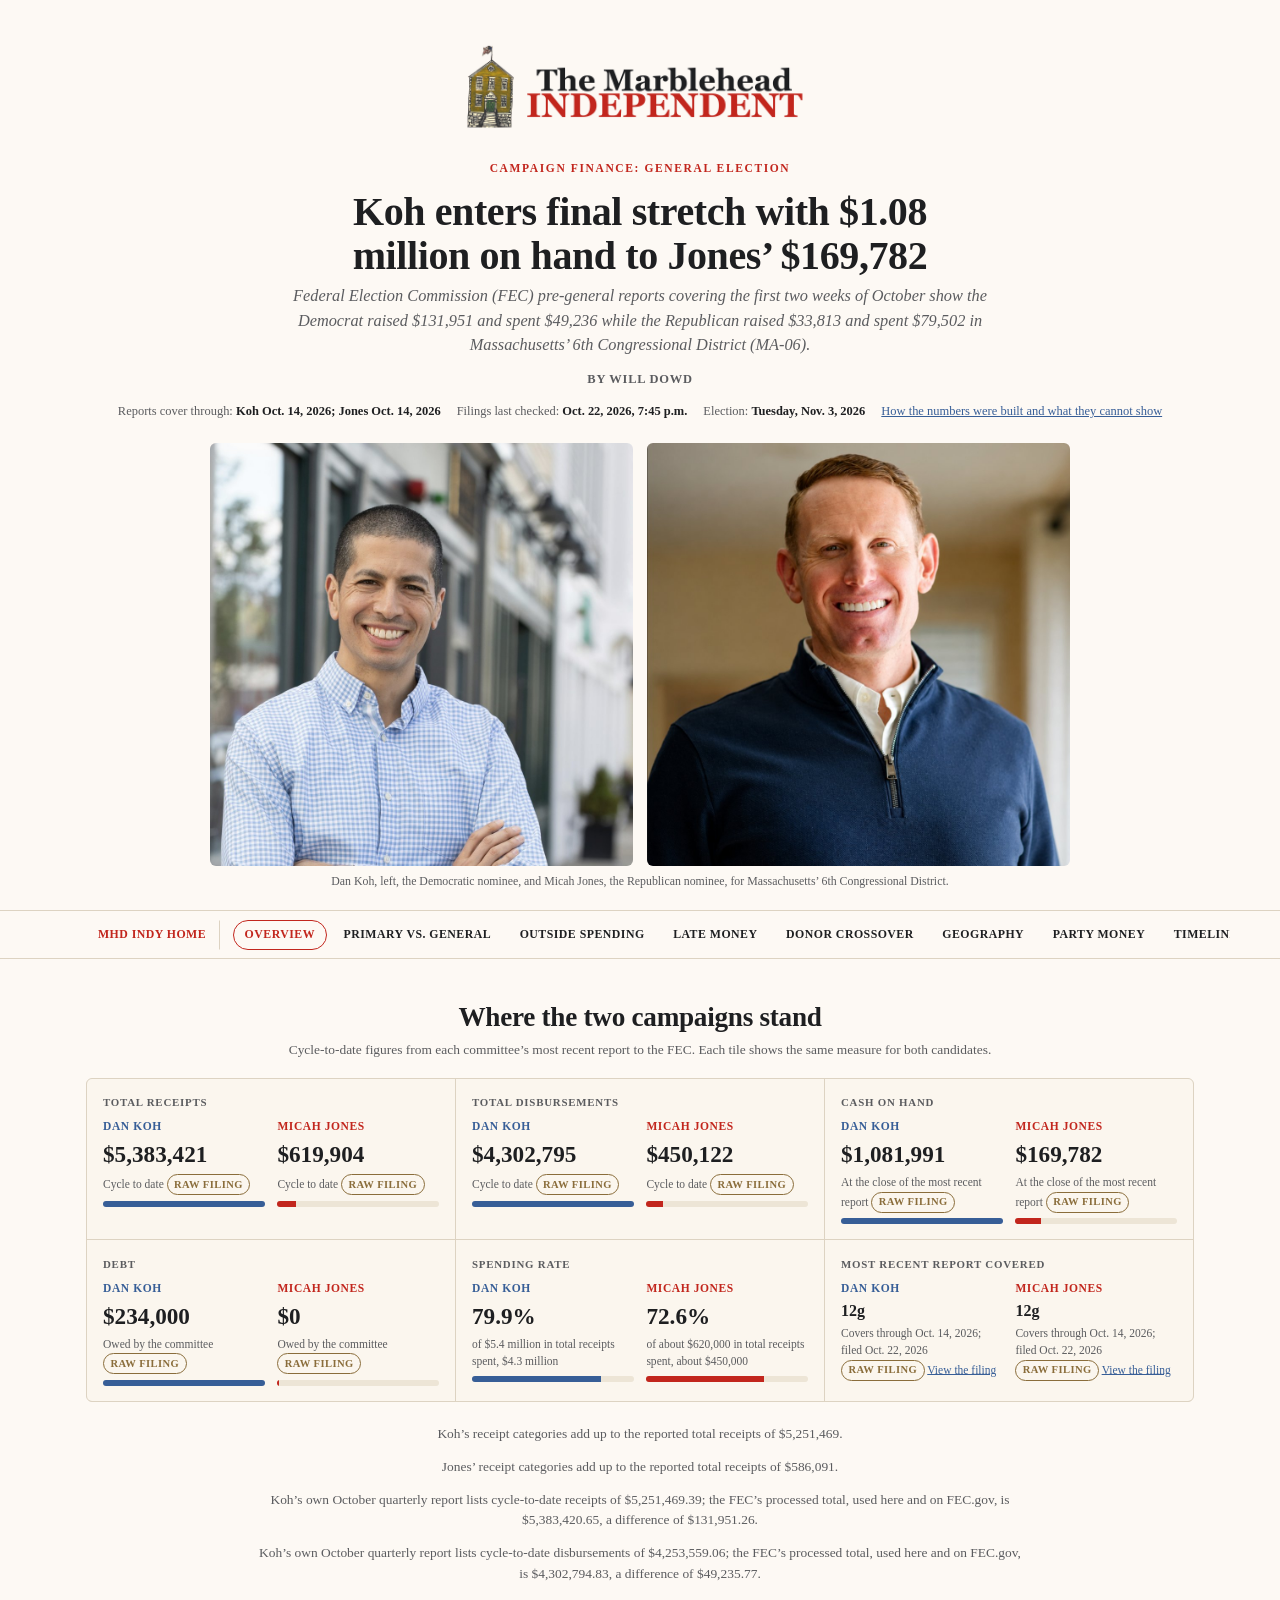
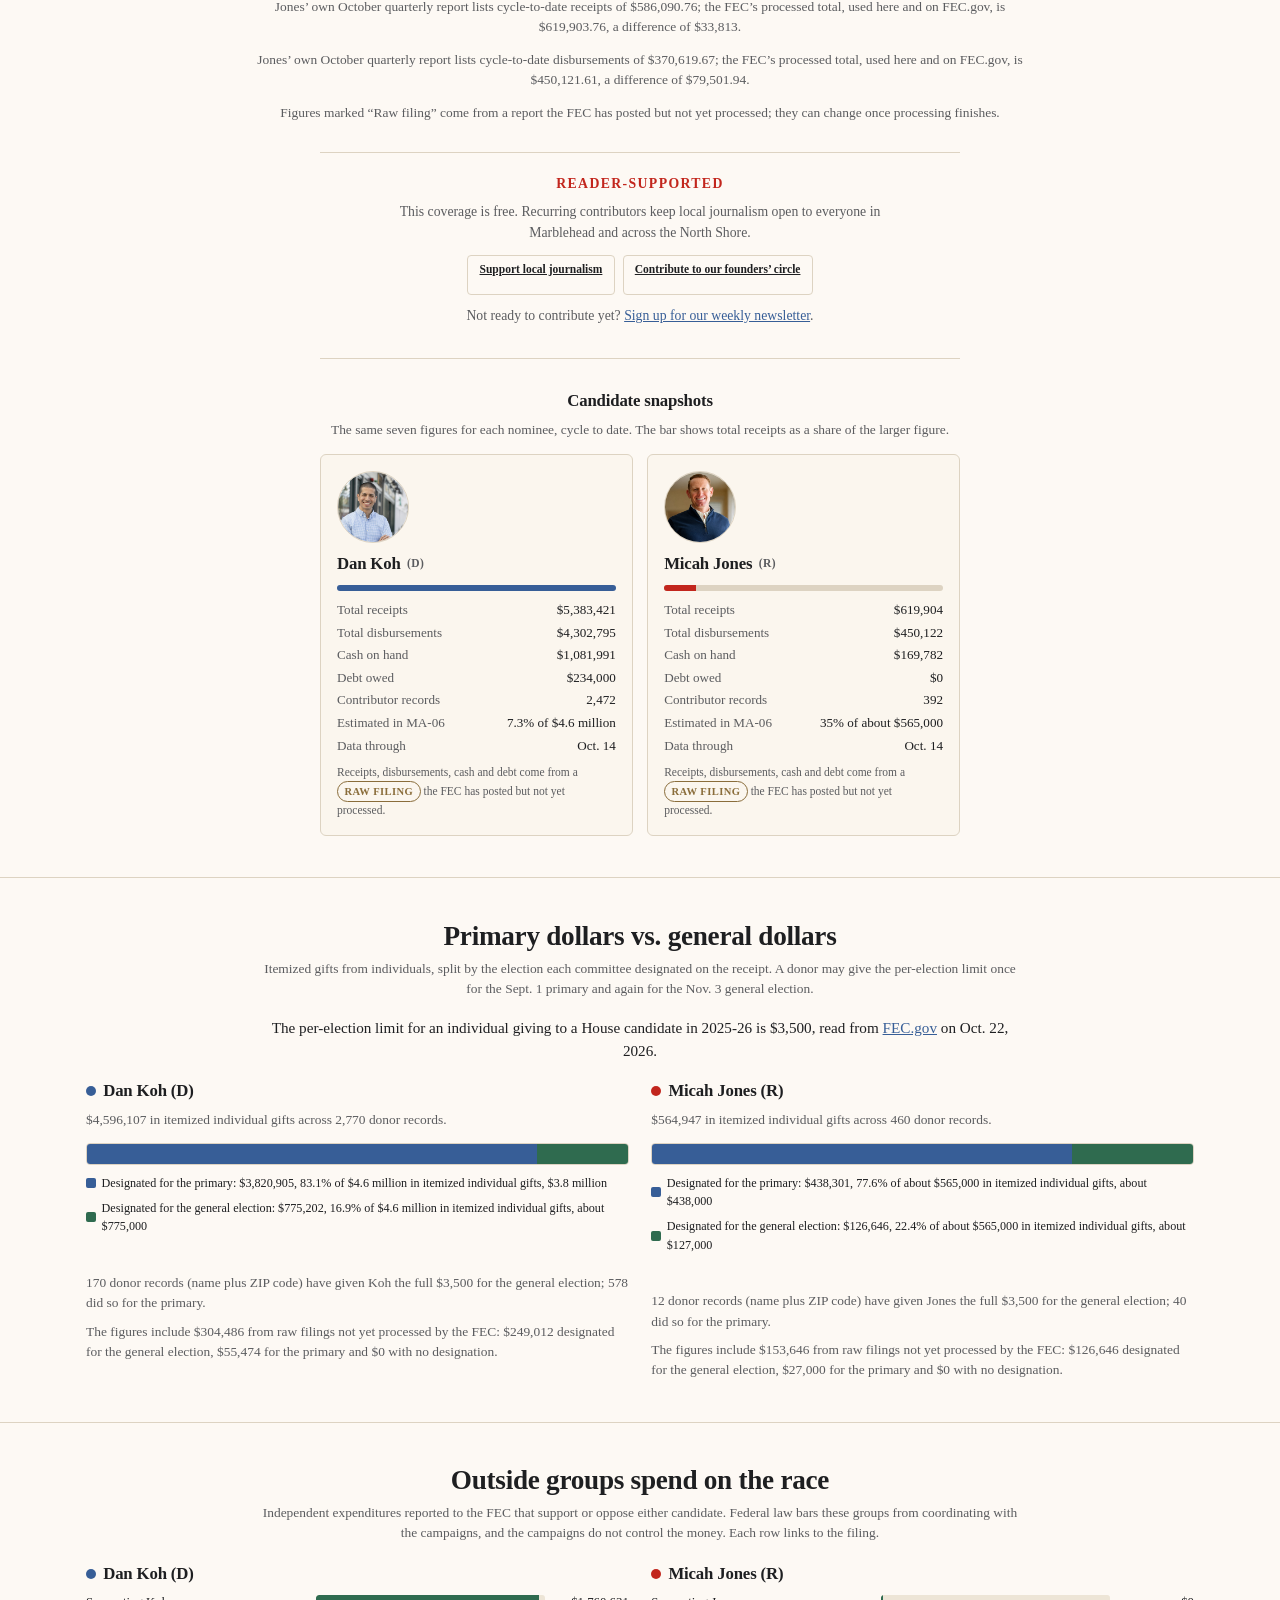
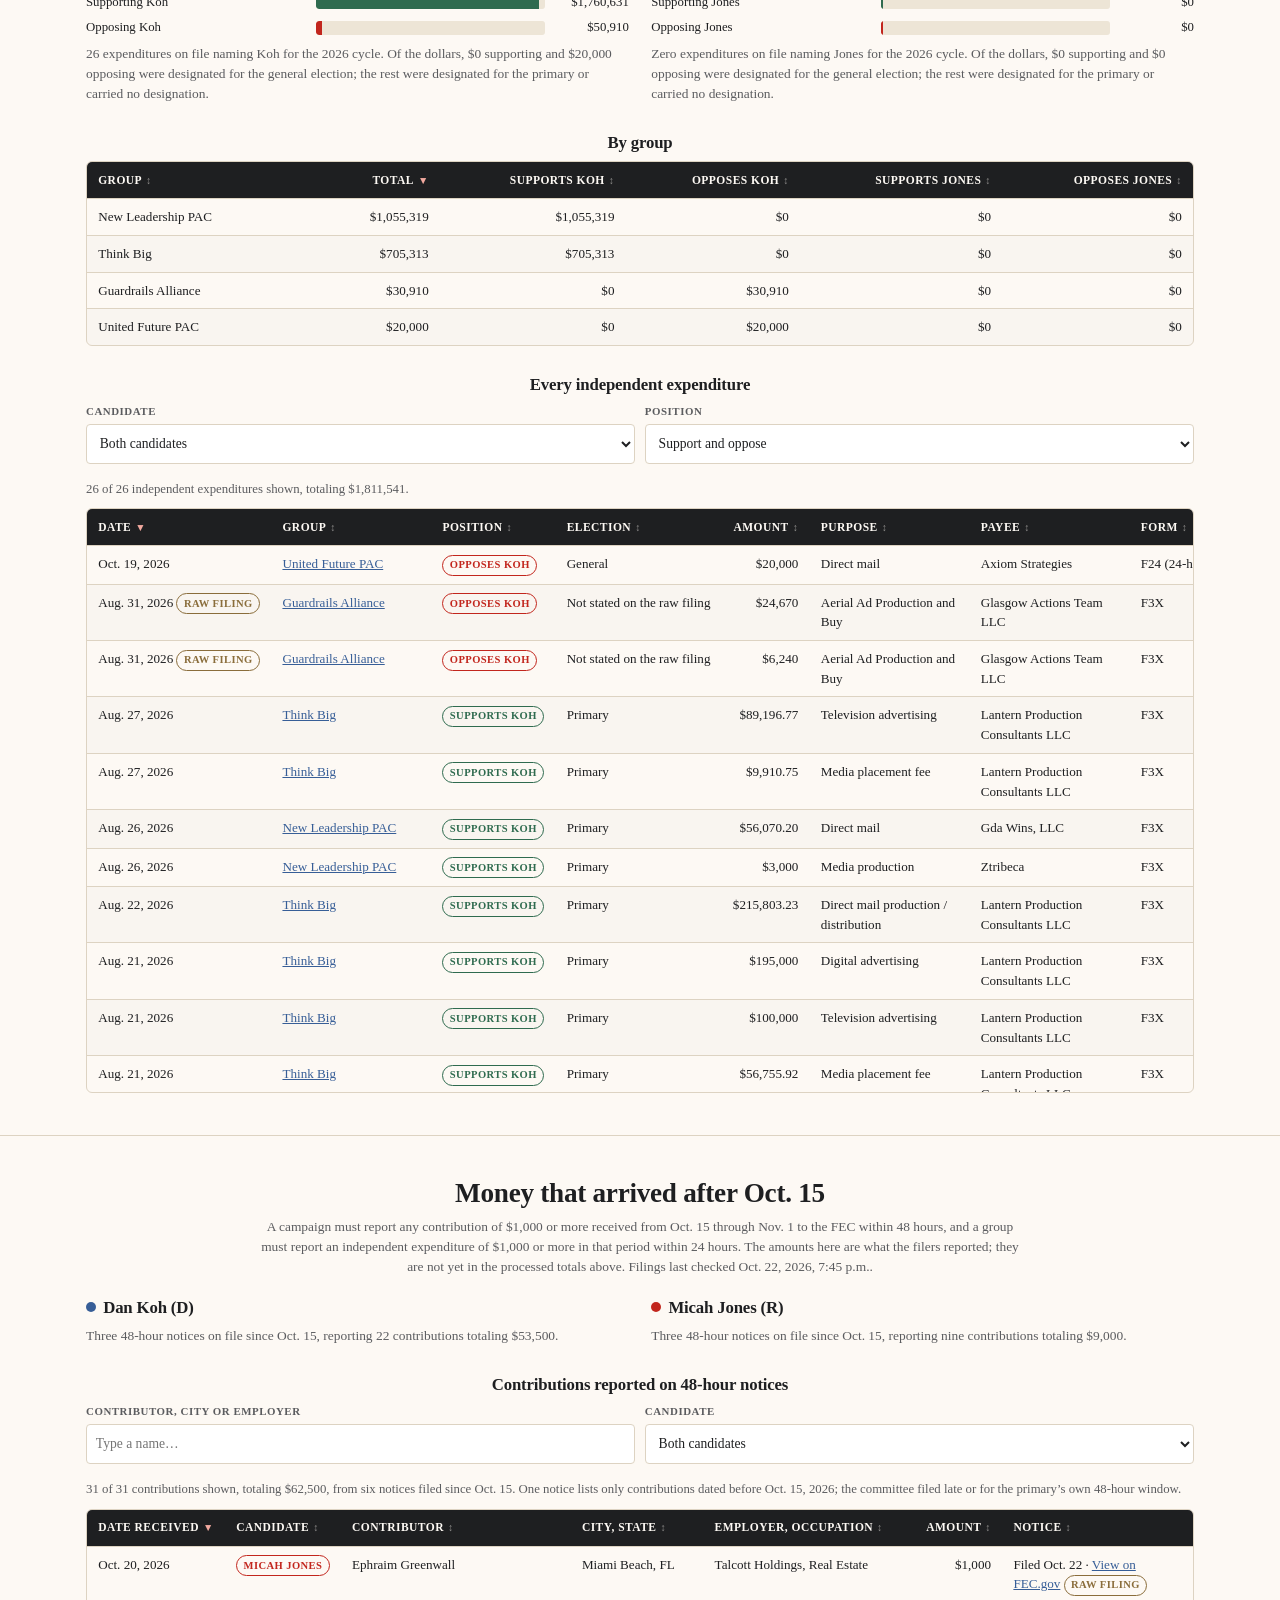
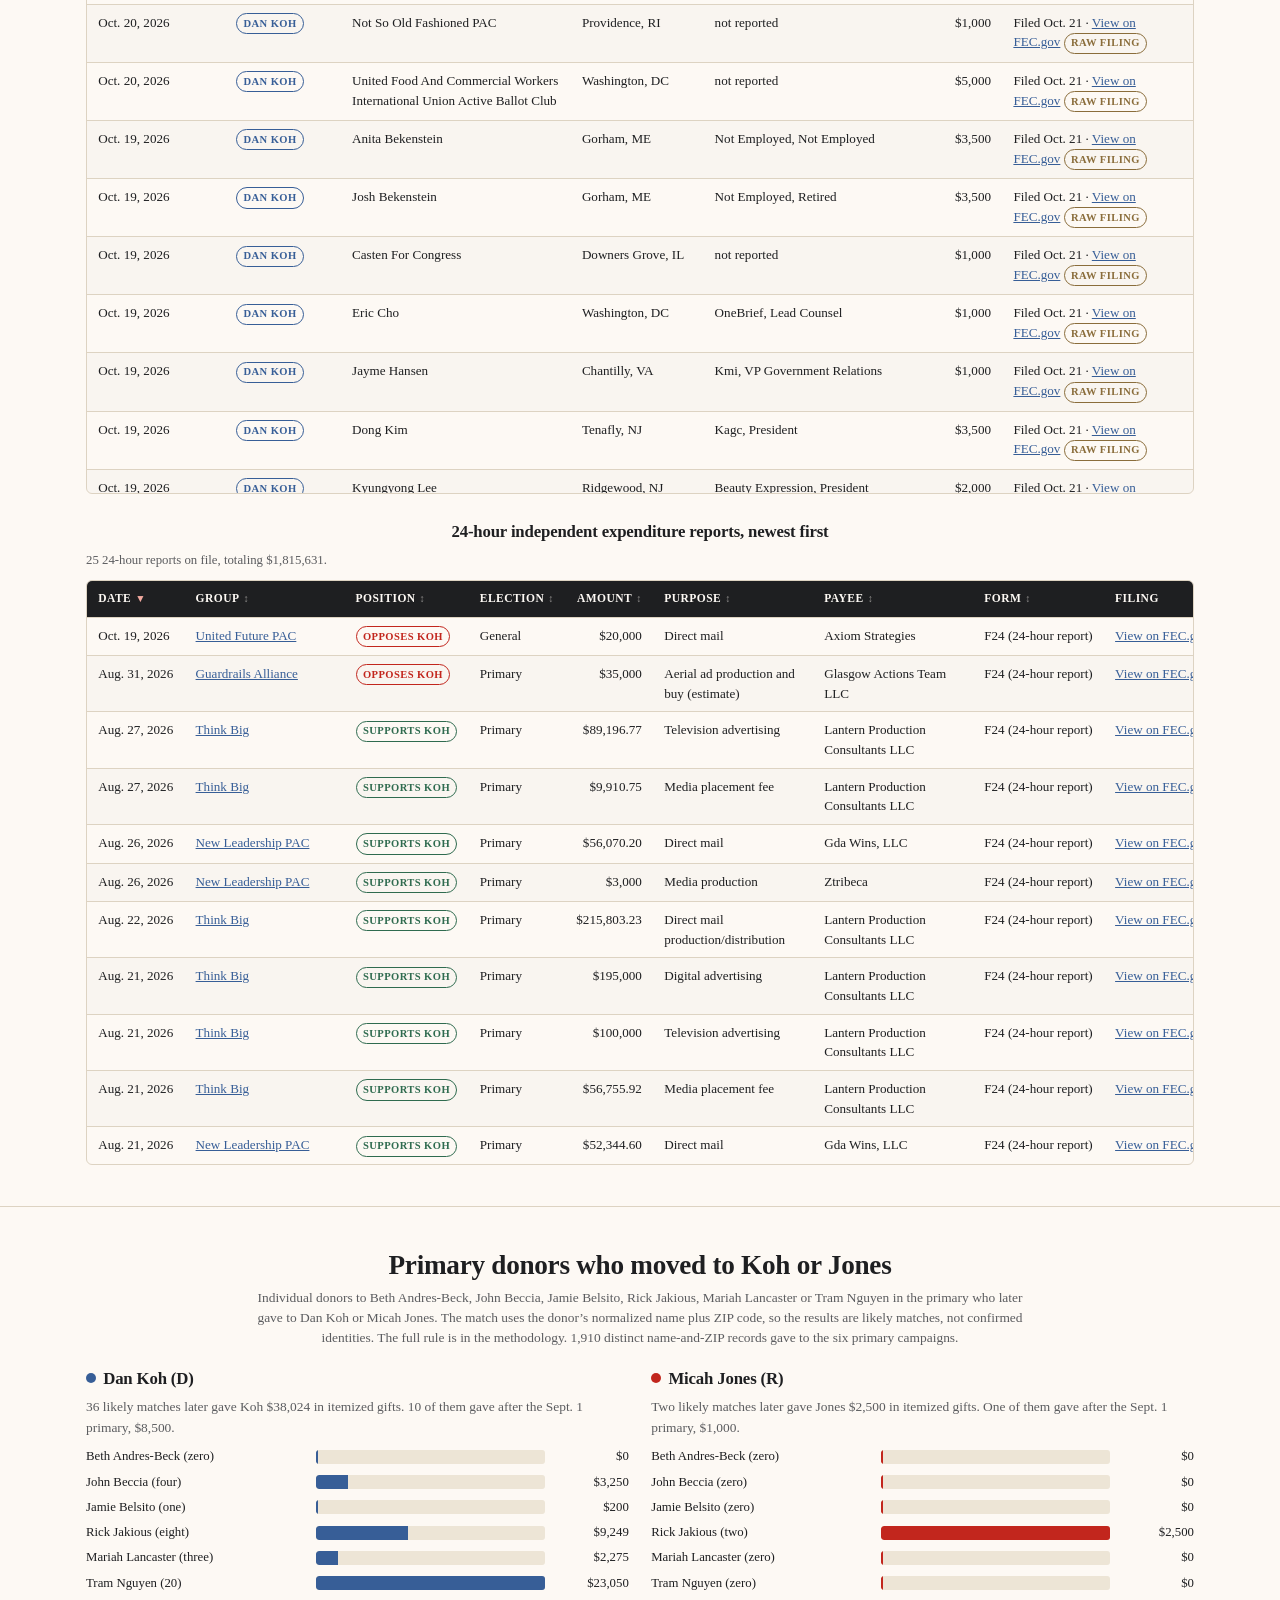
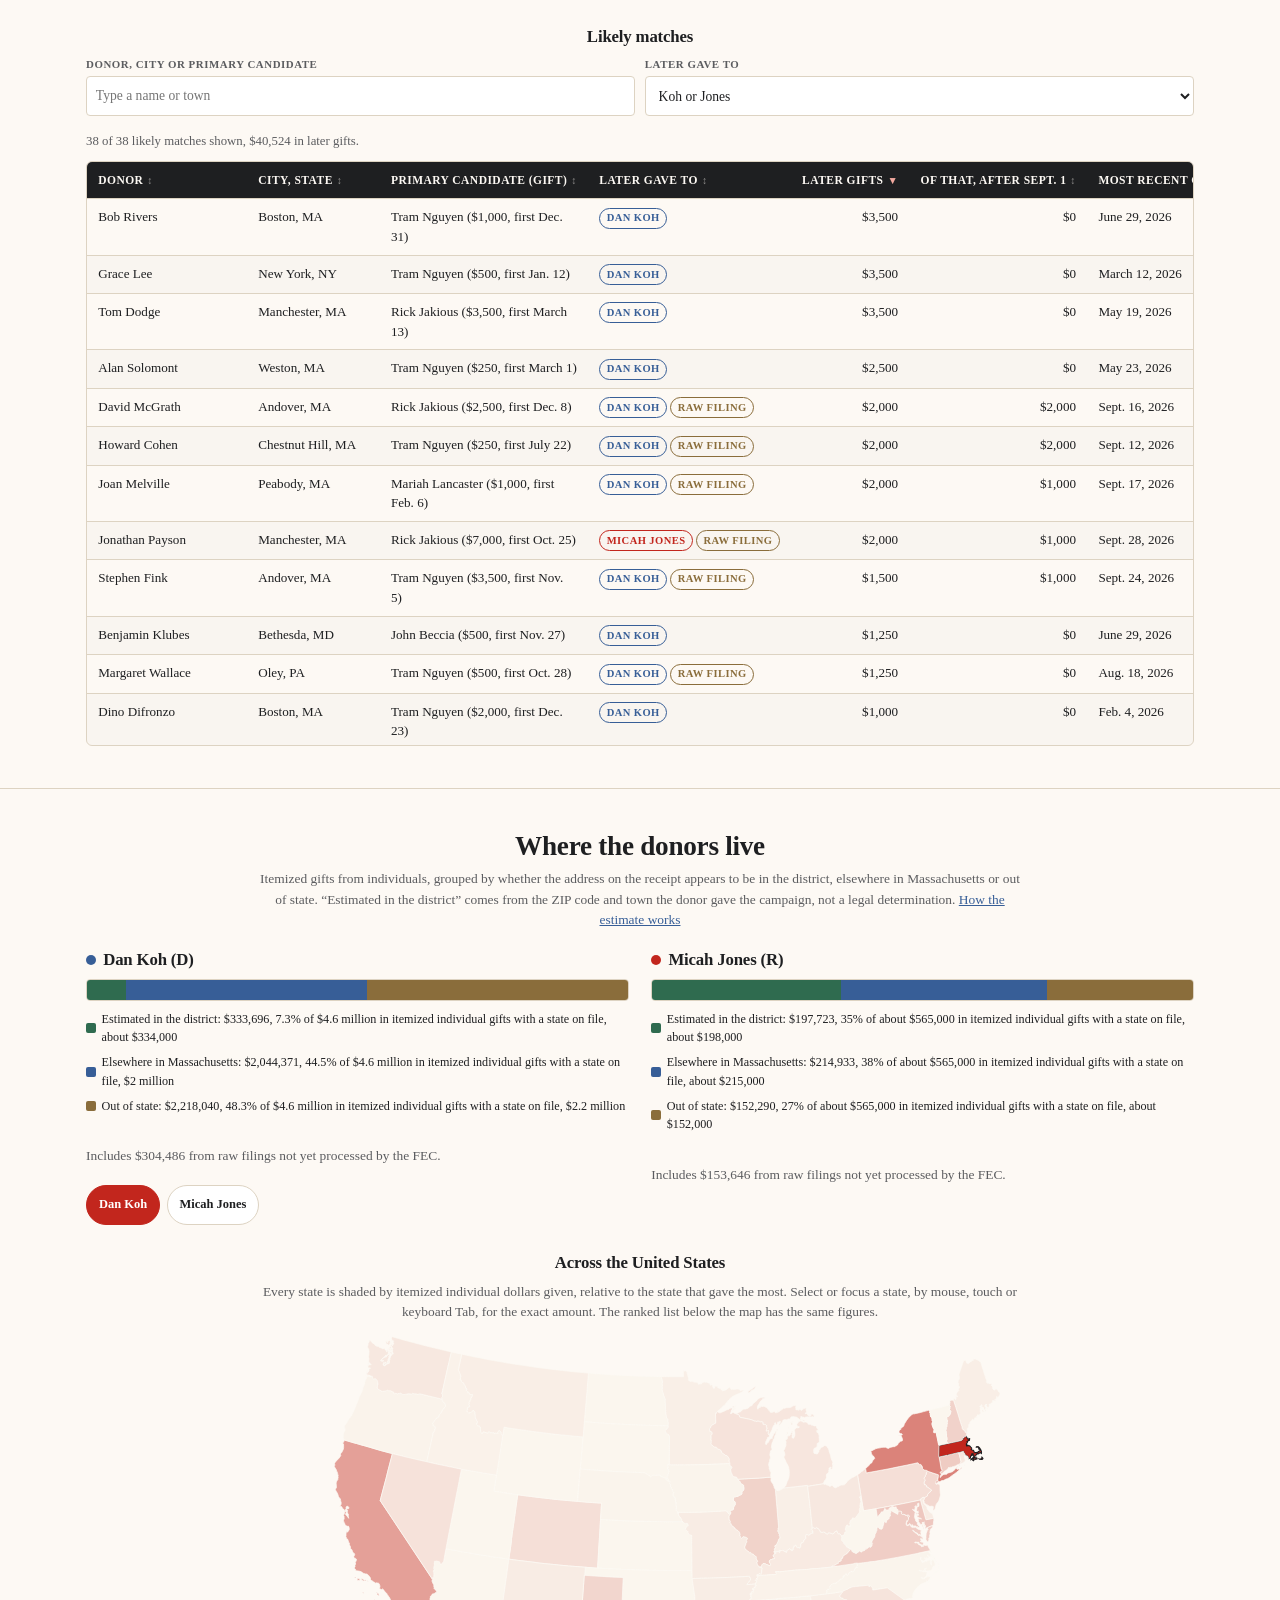
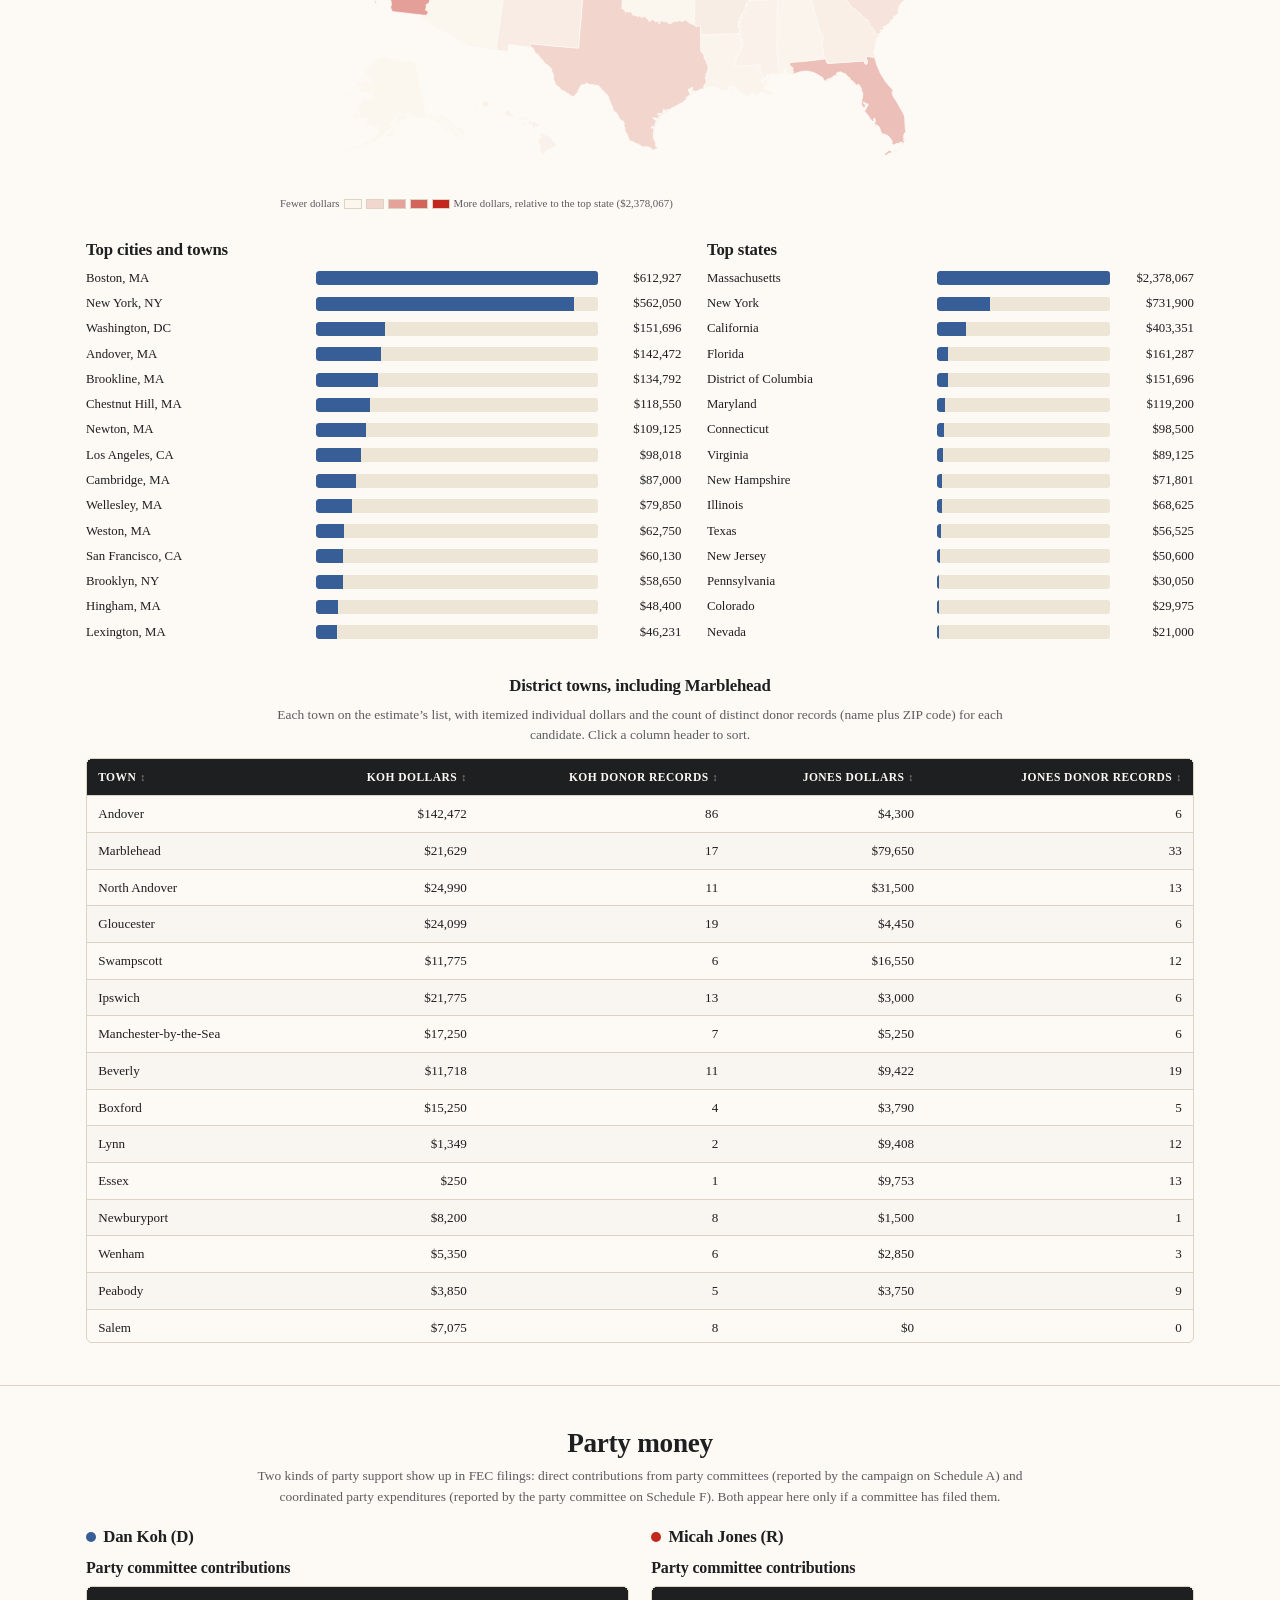
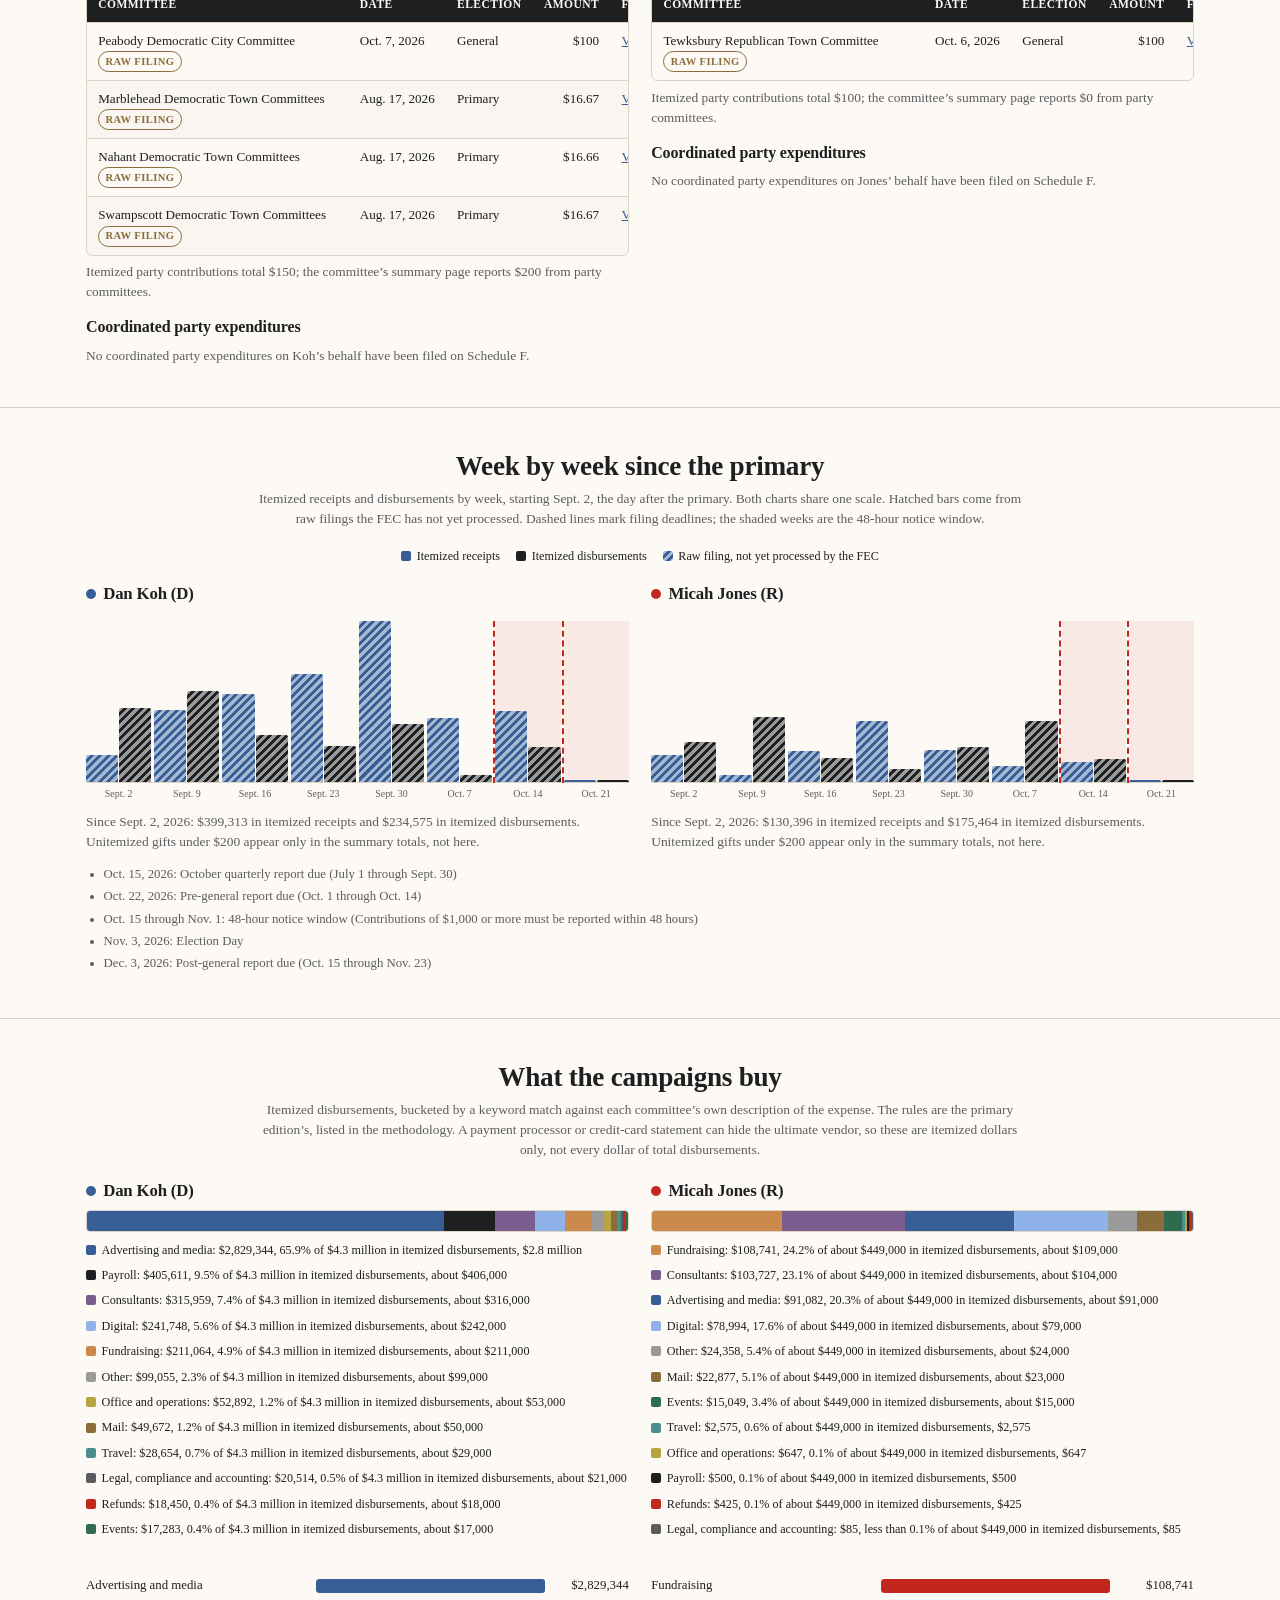
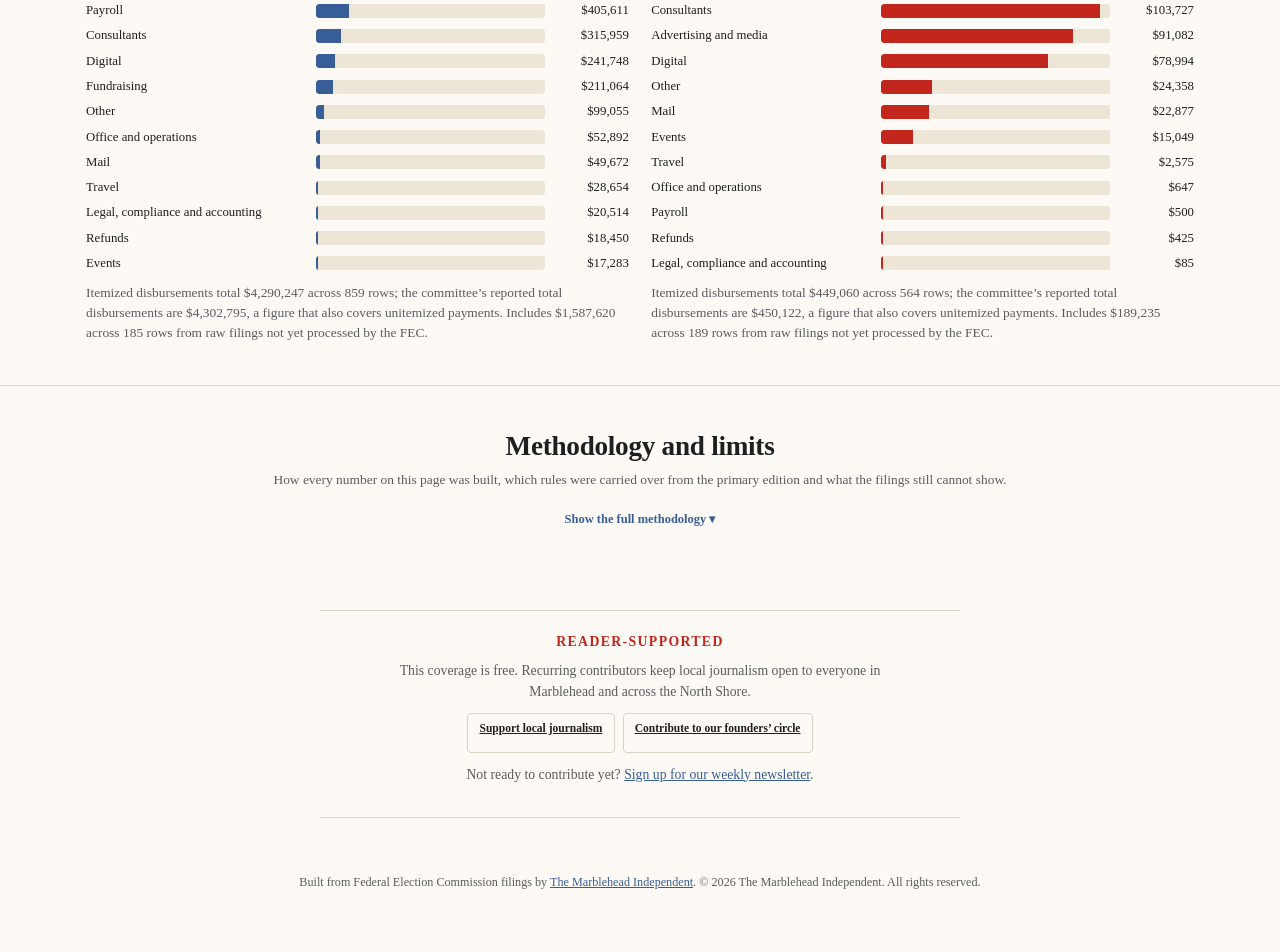
==== commit 5ce8f97e: "Show 48-hour notice contributions as one sortable table The late-money section listed each 48-hour n" ====
--- a/index.html
+++ b/index.html
@@ -153,9 +153,21 @@
         <p class="panel-note" id="late-note"></p>
       </div>
       <div id="late-summary" class="pair"></div>
-      <h3 class="subhead">48-hour notices of contributions, newest first</h3>
+      <h3 class="subhead">Contributions reported on 48-hour notices</h3>
+      <div class="controls">
+        <div class="control">
+          <label for="late-48-search">Contributor, city or employer</label>
+          <input id="late-48-search" type="search" placeholder="Type a name…" autocomplete="off">
+        </div>
+        <div class="control">
+          <label for="late-48-candidate">Candidate</label>
+          <select id="late-48-candidate"><option value="__all__">Both candidates</option></select>
+        </div>
+      </div>
       <p class="count-note" id="late-48-count" aria-live="polite" aria-atomic="true"></p>
-      <div id="late-48" class="notice-list"></div>
+      <div class="table-scroll" tabindex="0" role="region" aria-label="Contributions reported on 48-hour notices, scrollable">
+        <table id="late-48" class="card-table"><thead></thead><tbody></tbody></table>
+      </div>
       <h3 class="subhead">24-hour independent expenditure reports, newest first</h3>
       <p class="count-note" id="late-24-count" aria-live="polite" aria-atomic="true"></p>
       <div class="table-scroll" tabindex="0" role="region" aria-label="24-hour independent expenditure reports, scrollable">
--- a/styles.css
+++ b/styles.css
@@ -165,7 +165,7 @@
 /* data UI is left-aligned, not editorial prose */
 #ma06-app .metric-grid, #ma06-app .controls, #ma06-app .table-scroll, #ma06-app .stack-bar, #ma06-app .stack-legend,
 #ma06-app .hbar-row, #ma06-app .timeline-chart, #ma06-app .timeline-labels, #ma06-app .pill-tabs,
-#ma06-app .two-col, #ma06-app .h2h, #ma06-app .week-grid, #ma06-app .notice-card { text-align: left; }
+#ma06-app .two-col, #ma06-app .h2h, #ma06-app .week-grid { text-align: left; }
 
 /* ---- head-to-head metric tiles ---- */
 #ma06-app .metric-grid {
@@ -345,13 +345,6 @@
 #ma06-app .us-map-detail { text-align: center; font-weight: 600; font-size: .88rem; min-height: 1.4em; margin: .6rem 0 0; }
 
 /* ---- late money notice cards ---- */
-#ma06-app .notice-list { display: grid; gap: .8rem; }
-#ma06-app .notice-card { background: var(--paper); border: 1px solid var(--hairline); border-radius: var(--radius); padding: .8rem 1rem; }
-#ma06-app .notice-card .head { display: flex; flex-wrap: wrap; justify-content: space-between; gap: .4rem .8rem; align-items: baseline; }
-#ma06-app .notice-card .head strong { font-family: var(--serif); font-size: 1rem; }
-#ma06-app .notice-card .meta { font-size: .76rem; color: var(--ink-soft); }
-#ma06-app .notice-card table { min-width: 0; margin-top: .5rem; font-size: .78rem; }
-#ma06-app .notice-card thead th { position: static; background: transparent; color: var(--ink-soft); border-bottom: 1px solid var(--hairline); }
 
 #ma06-app .two-col { display: grid; grid-template-columns: 1.1fr .9fr; gap: 1.6rem; }
 @media (max-width: 820px) { #ma06-app .two-col { grid-template-columns: 1fr; } }
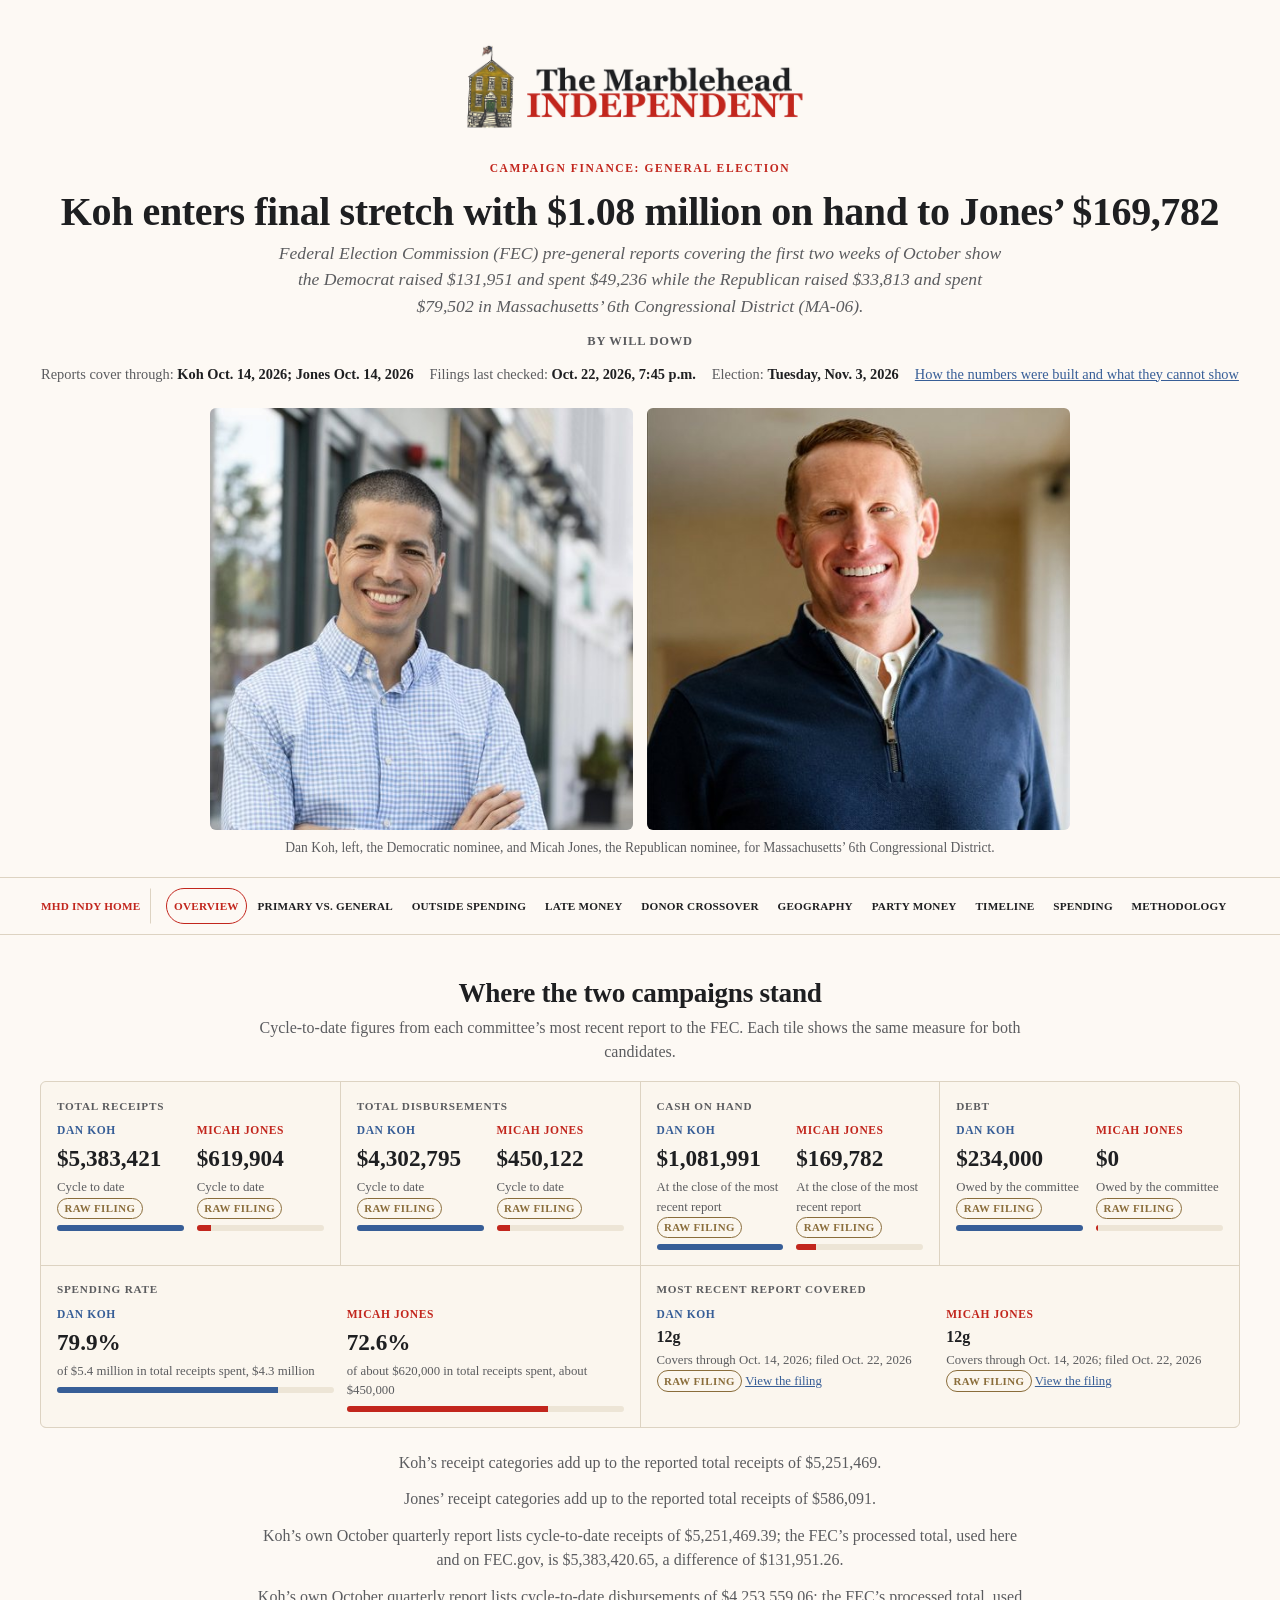
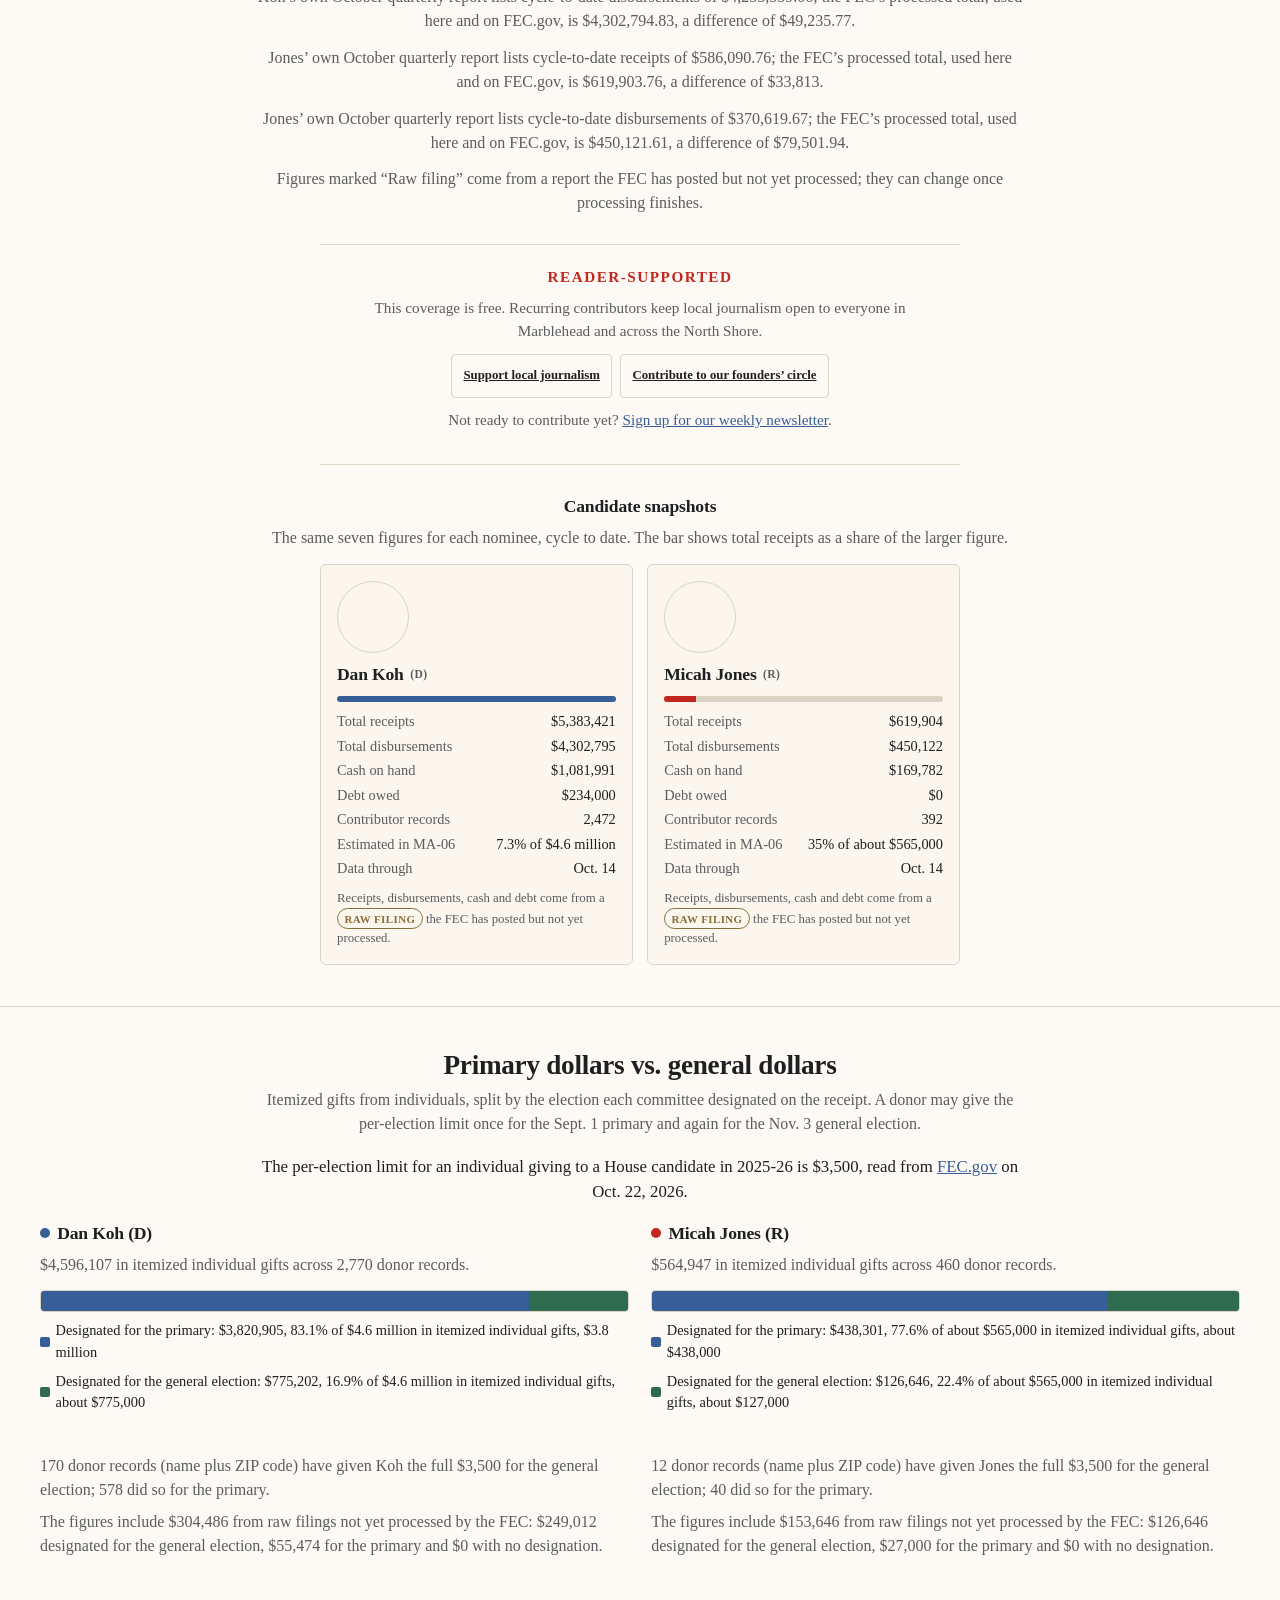
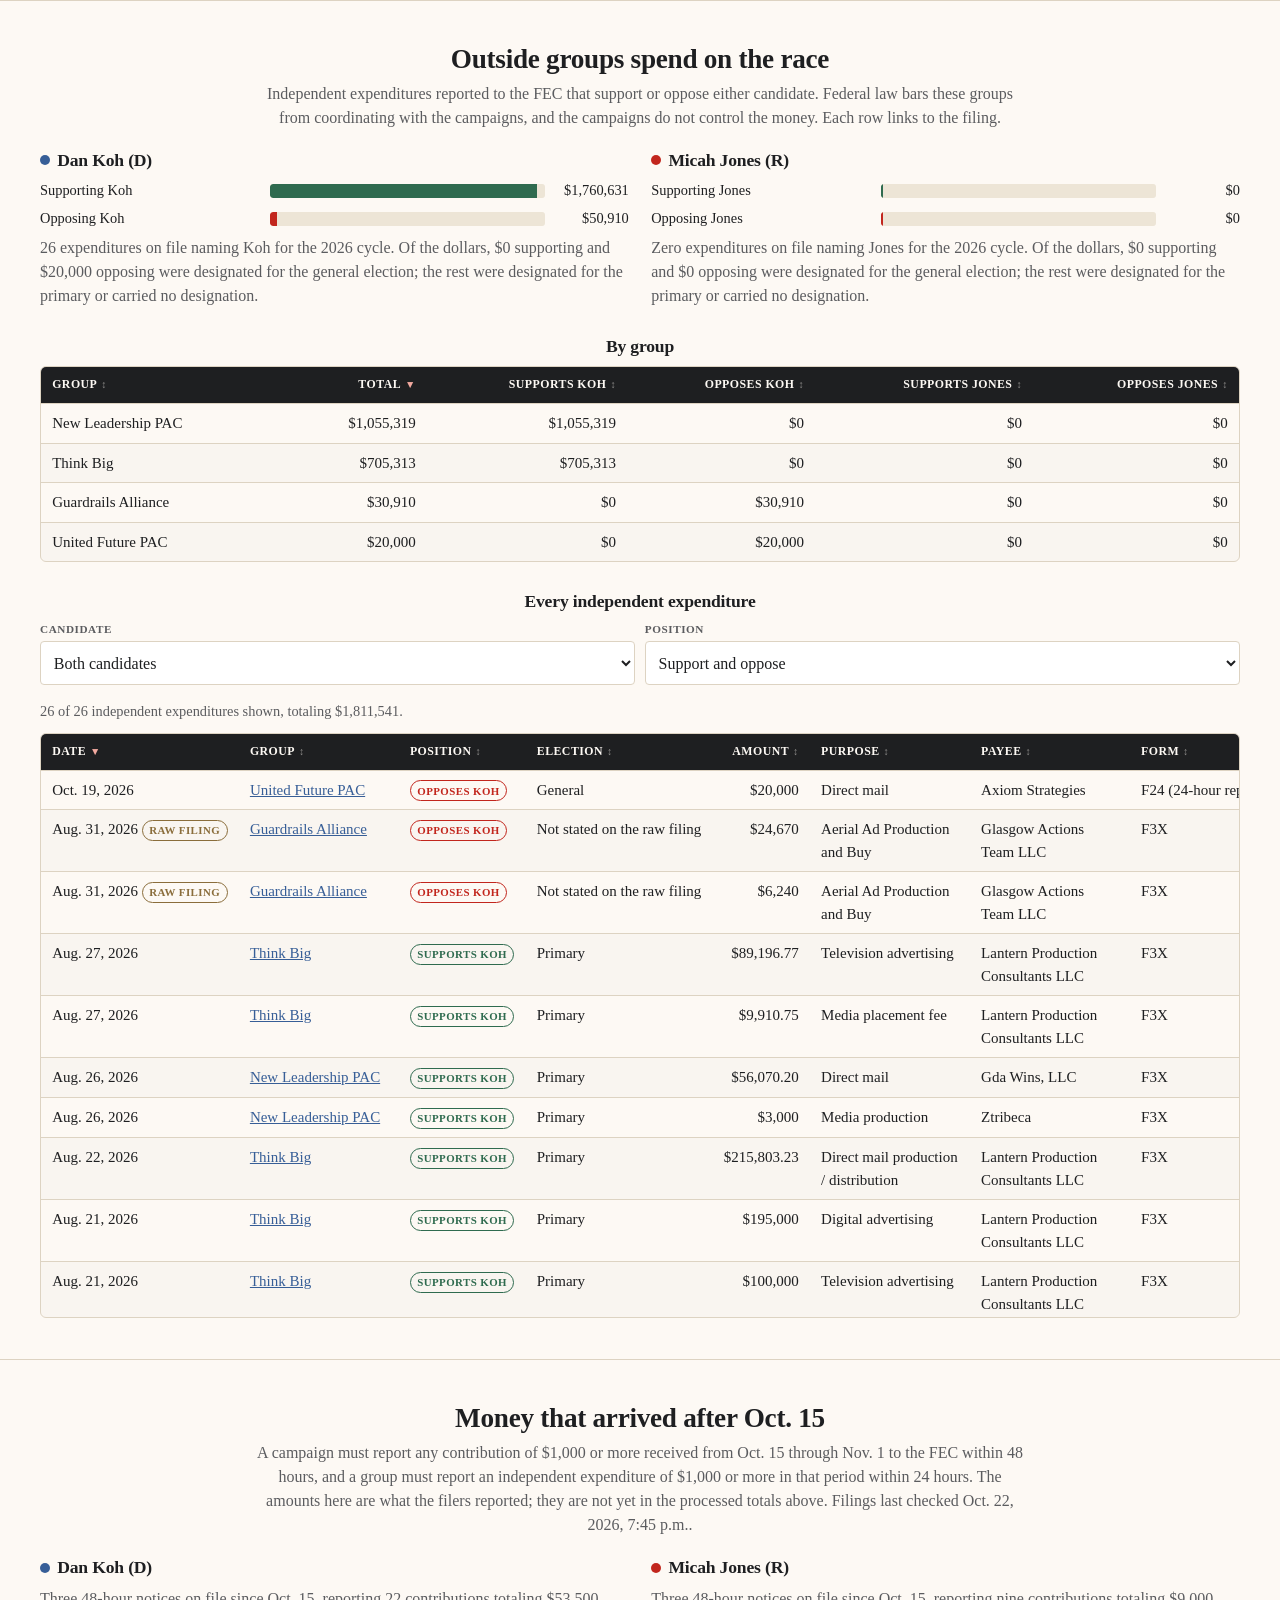
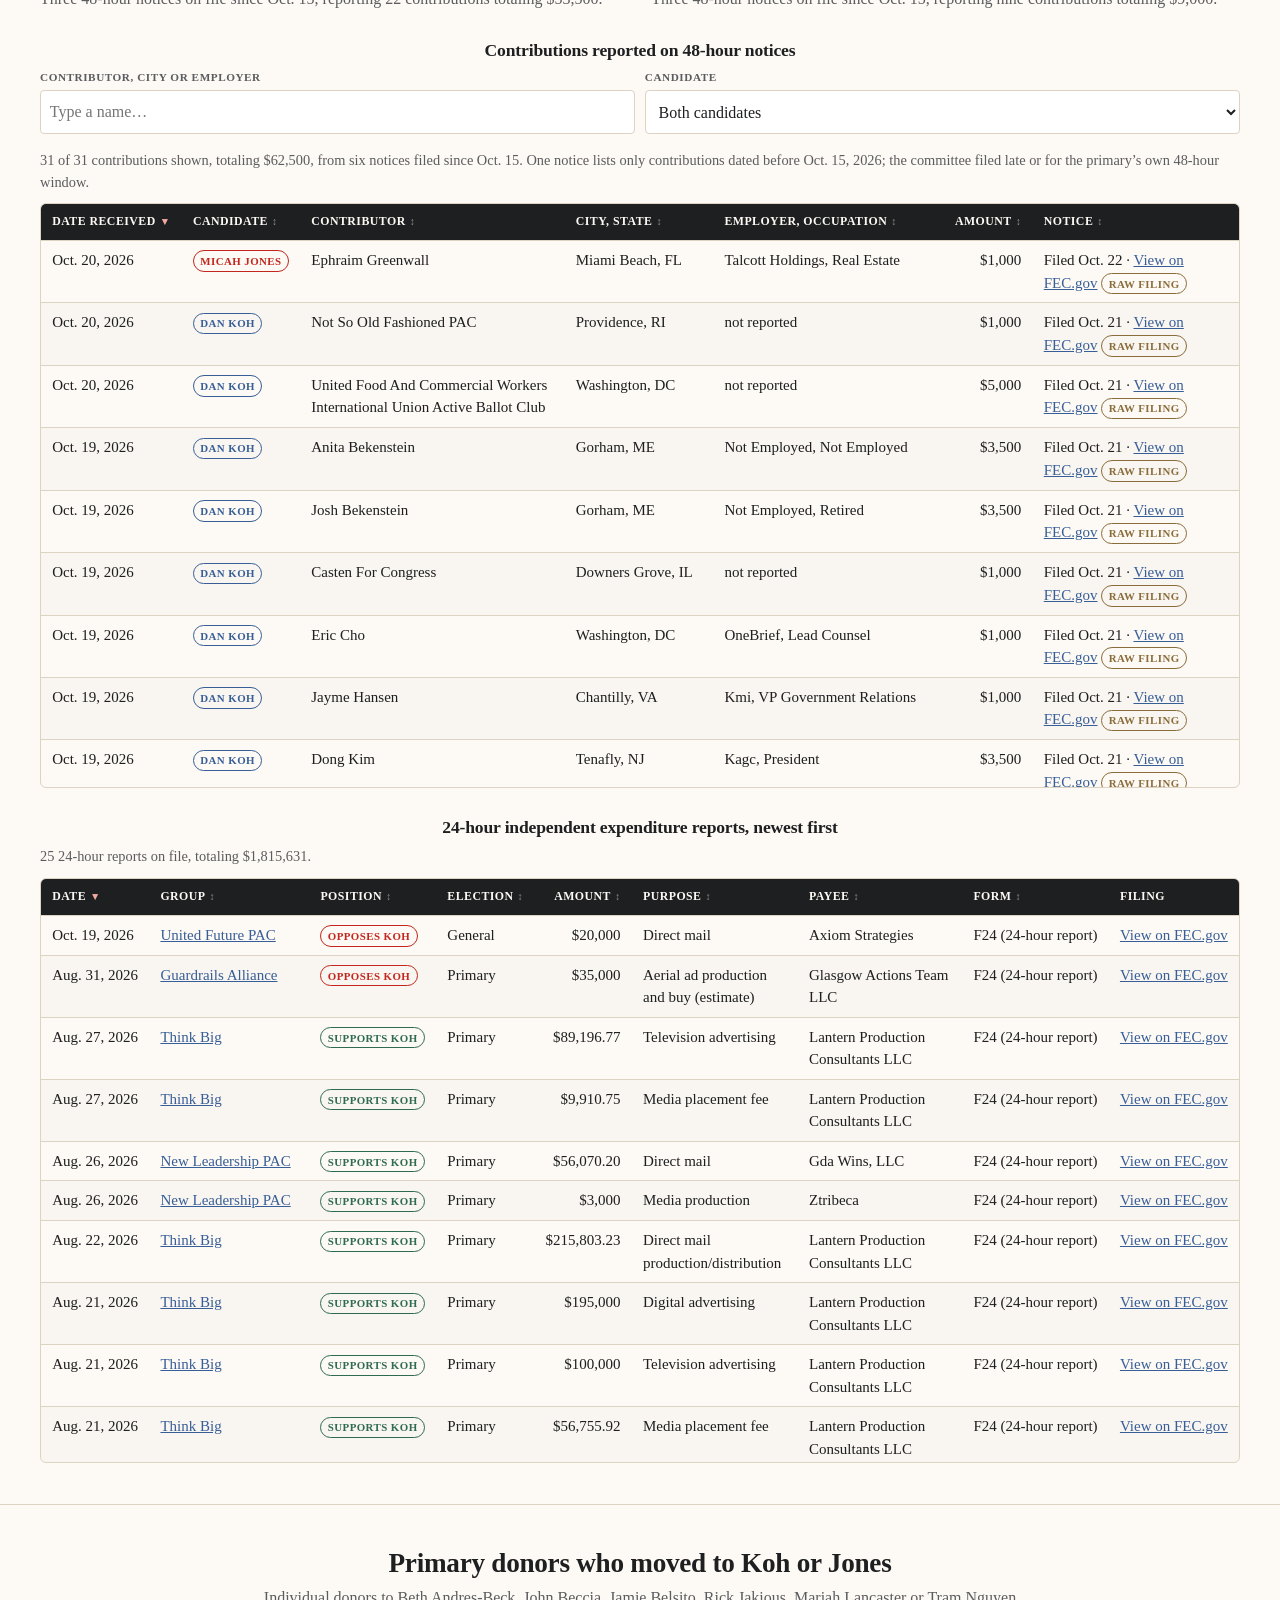
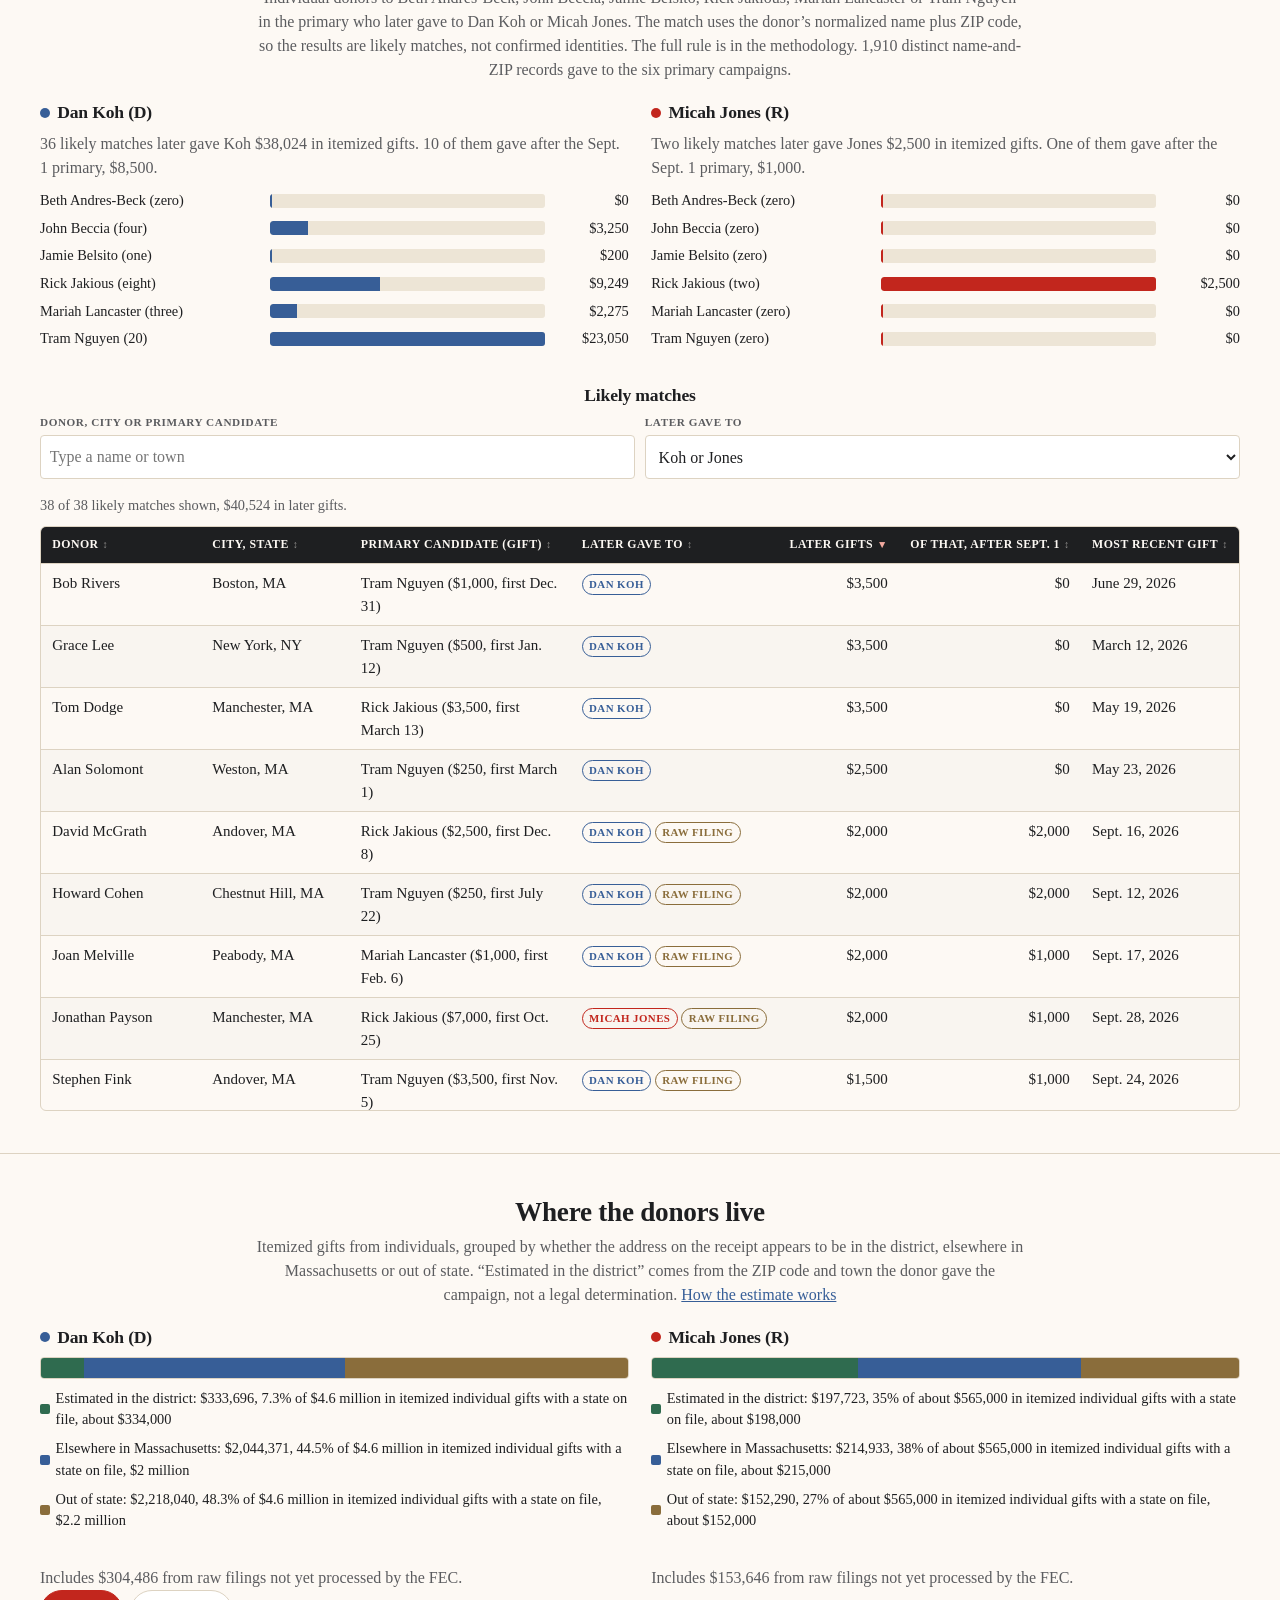
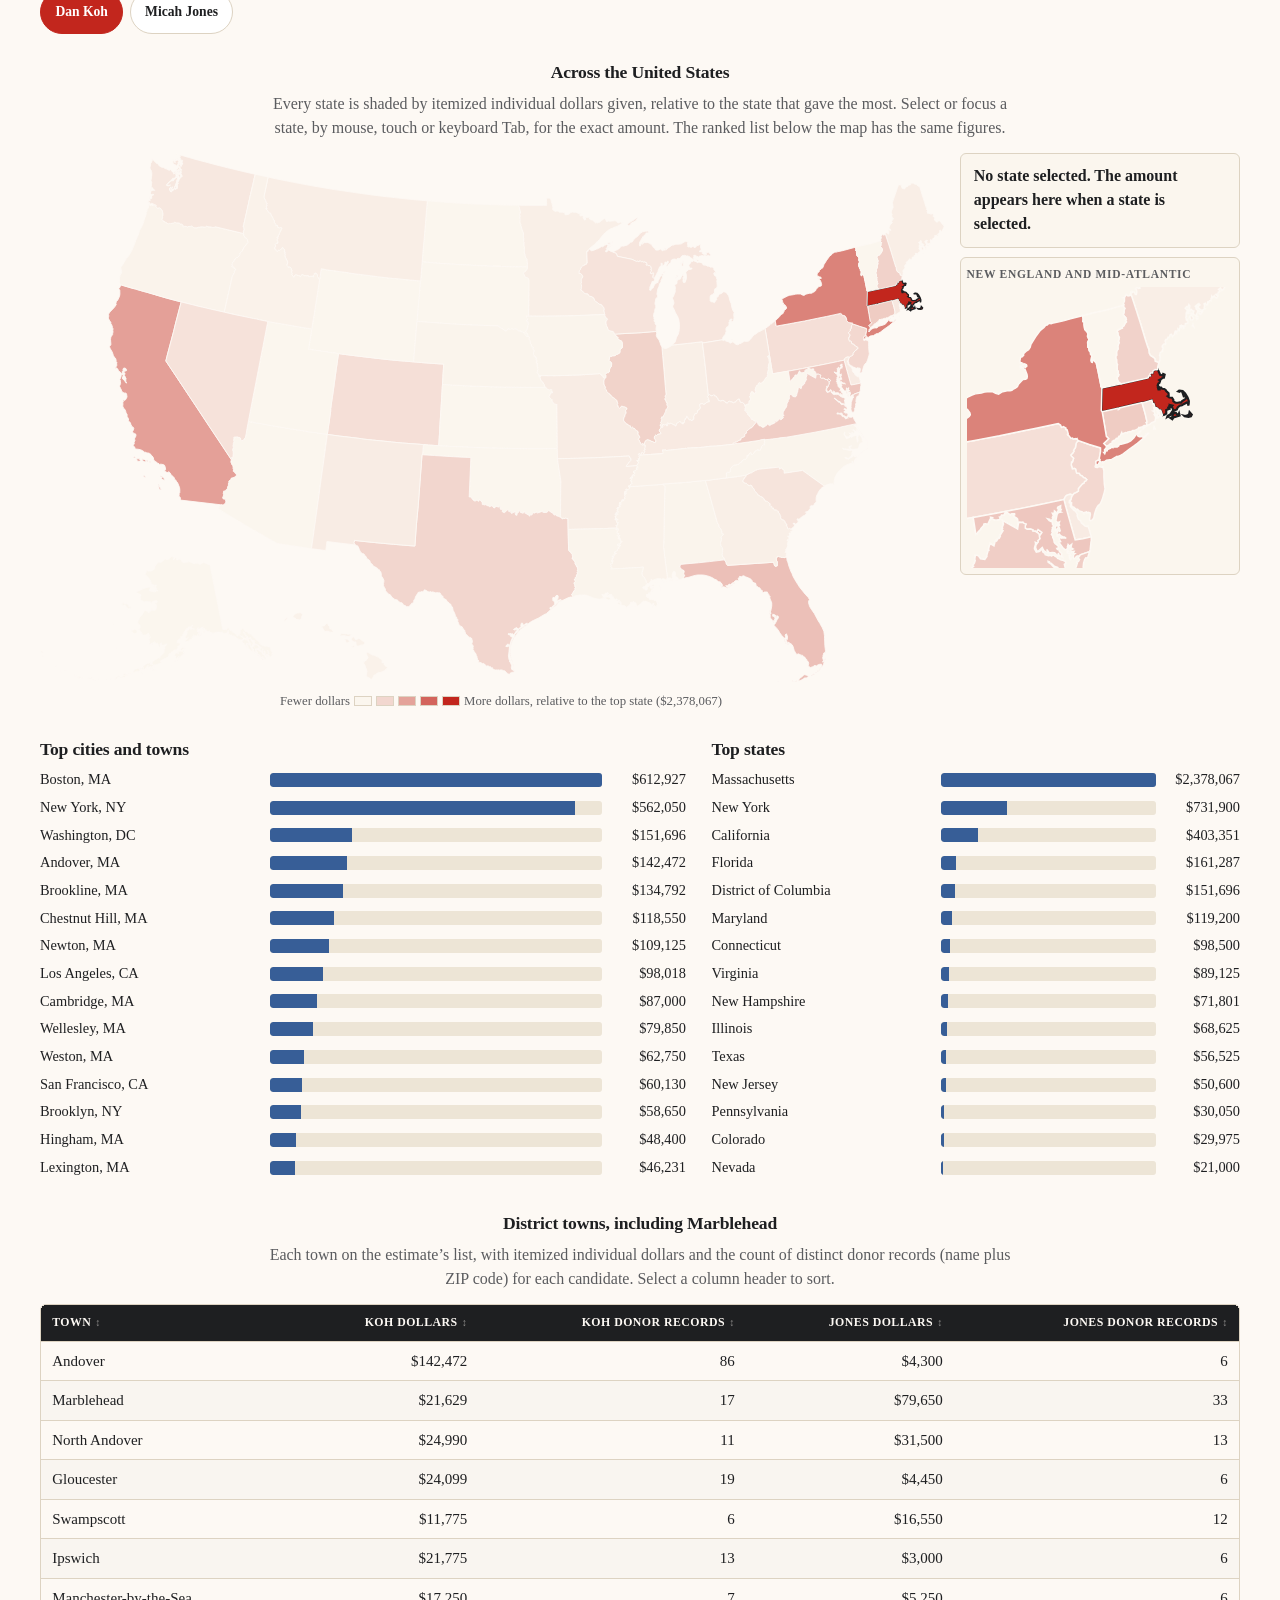
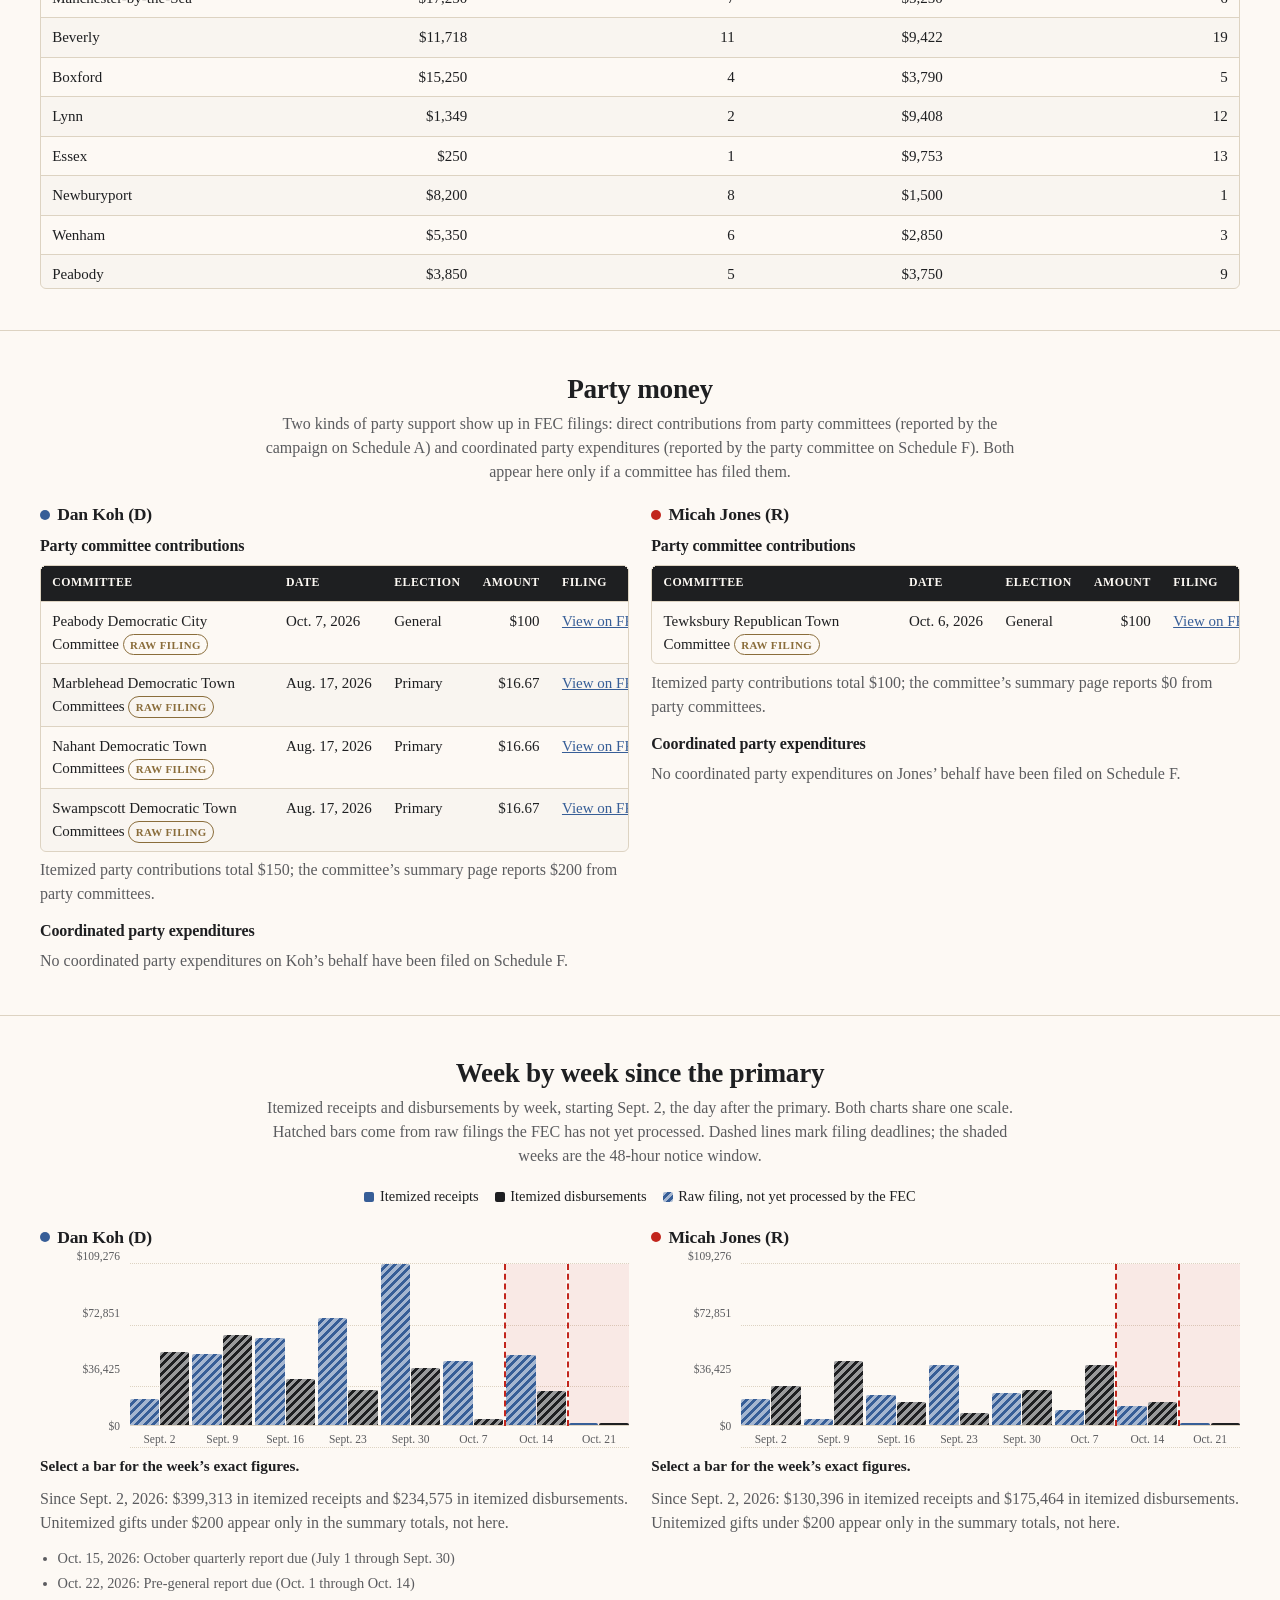
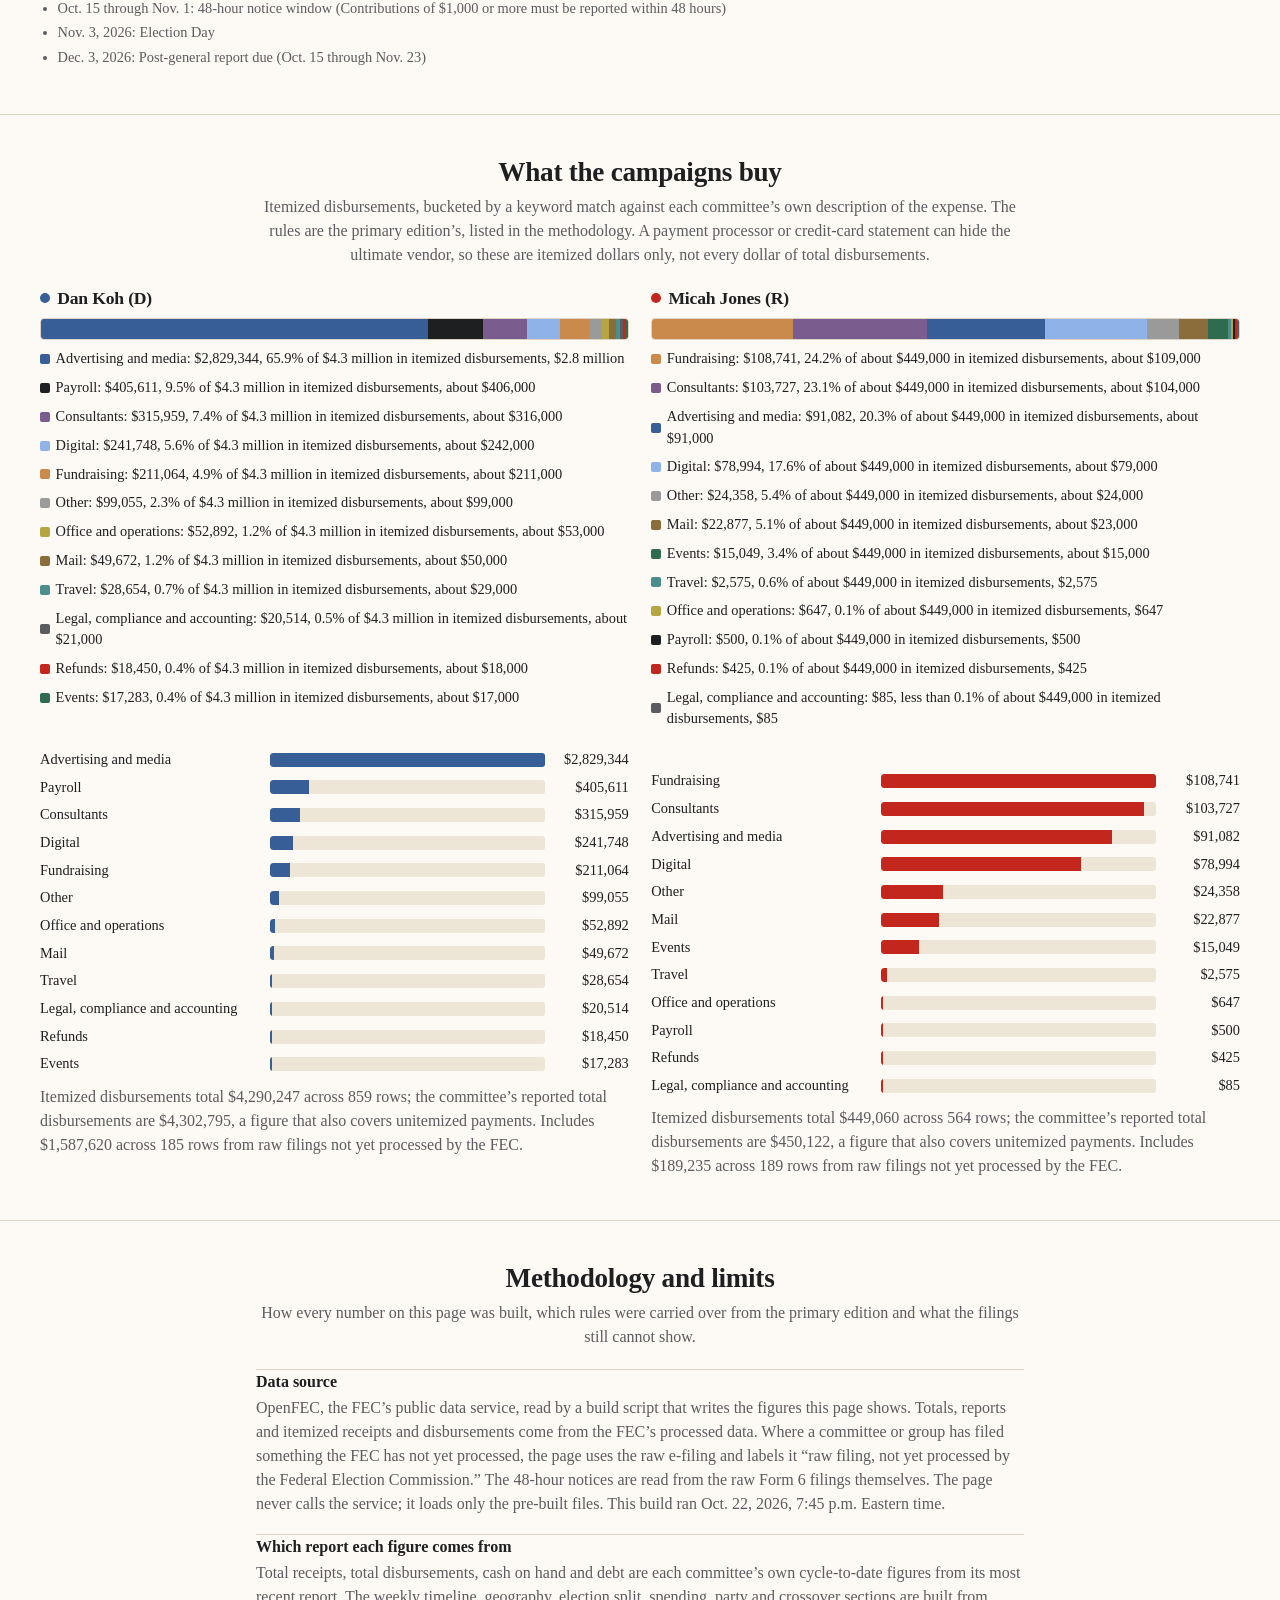
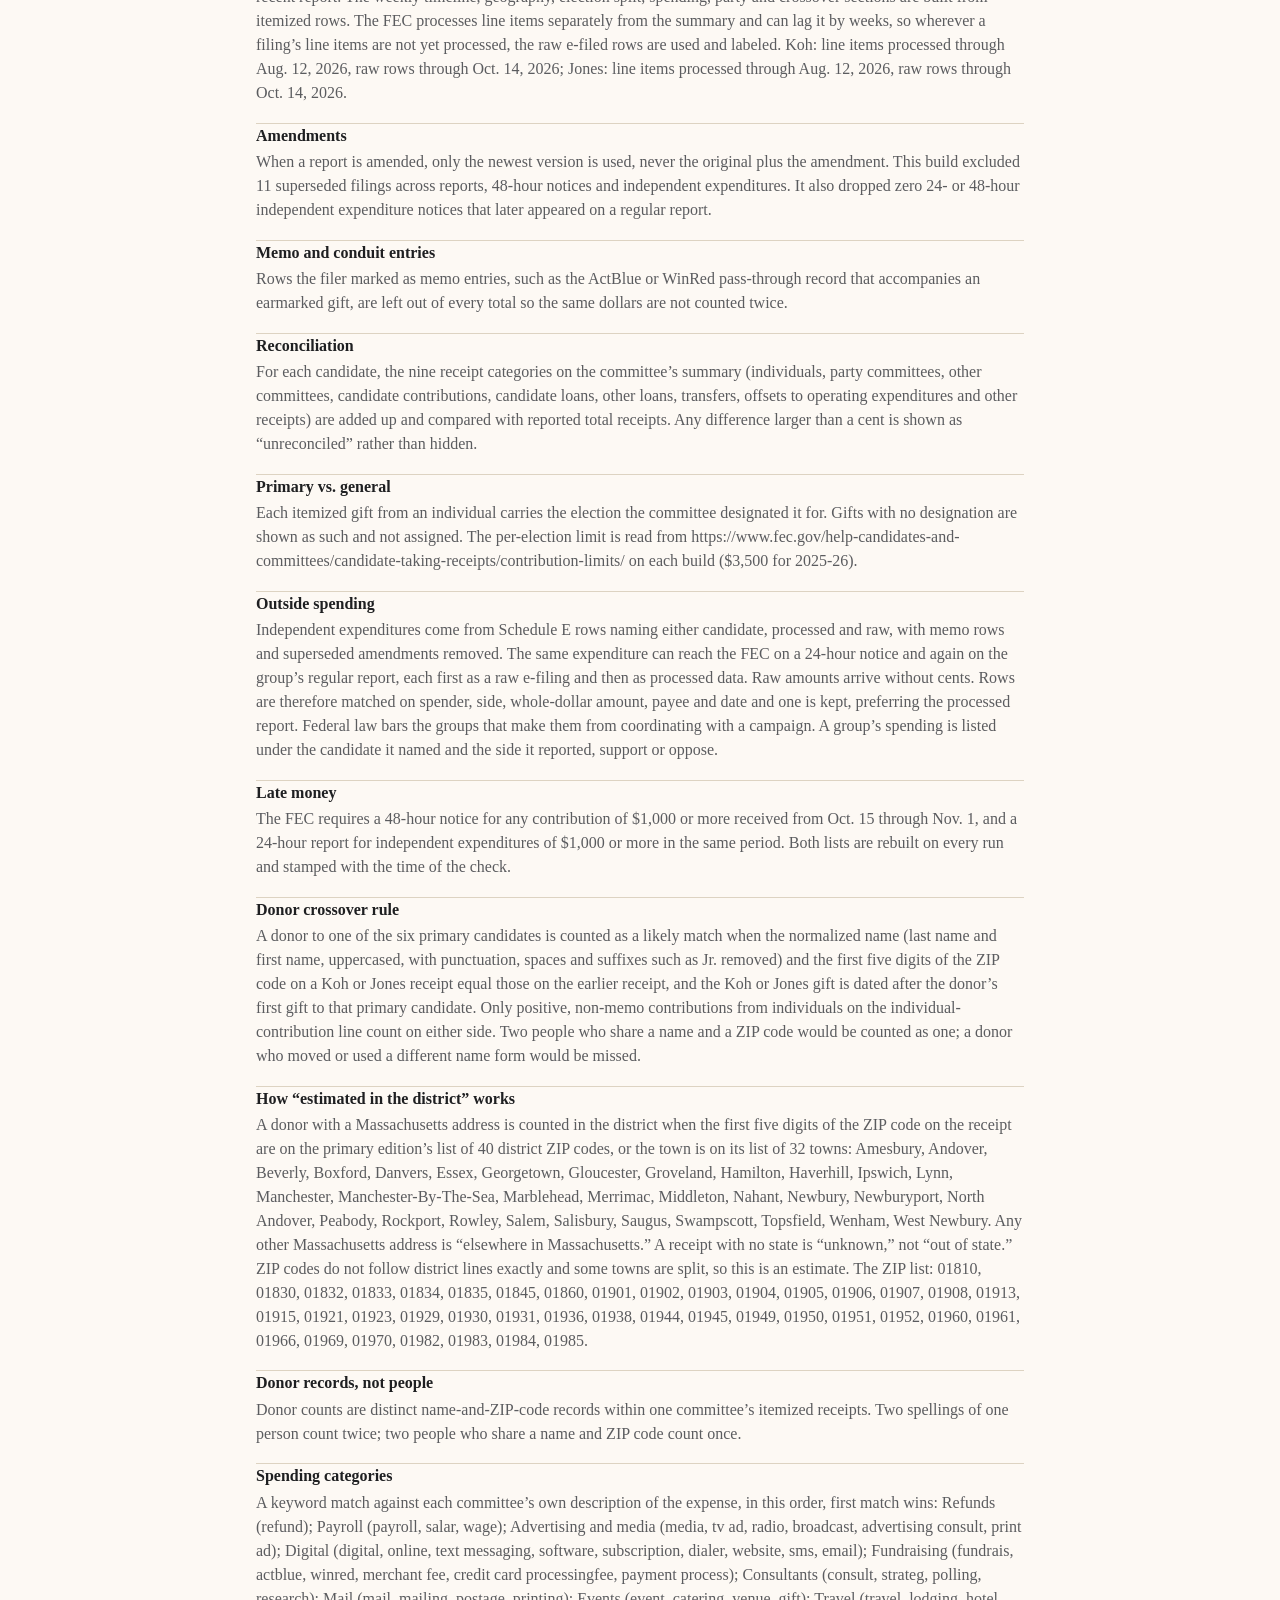
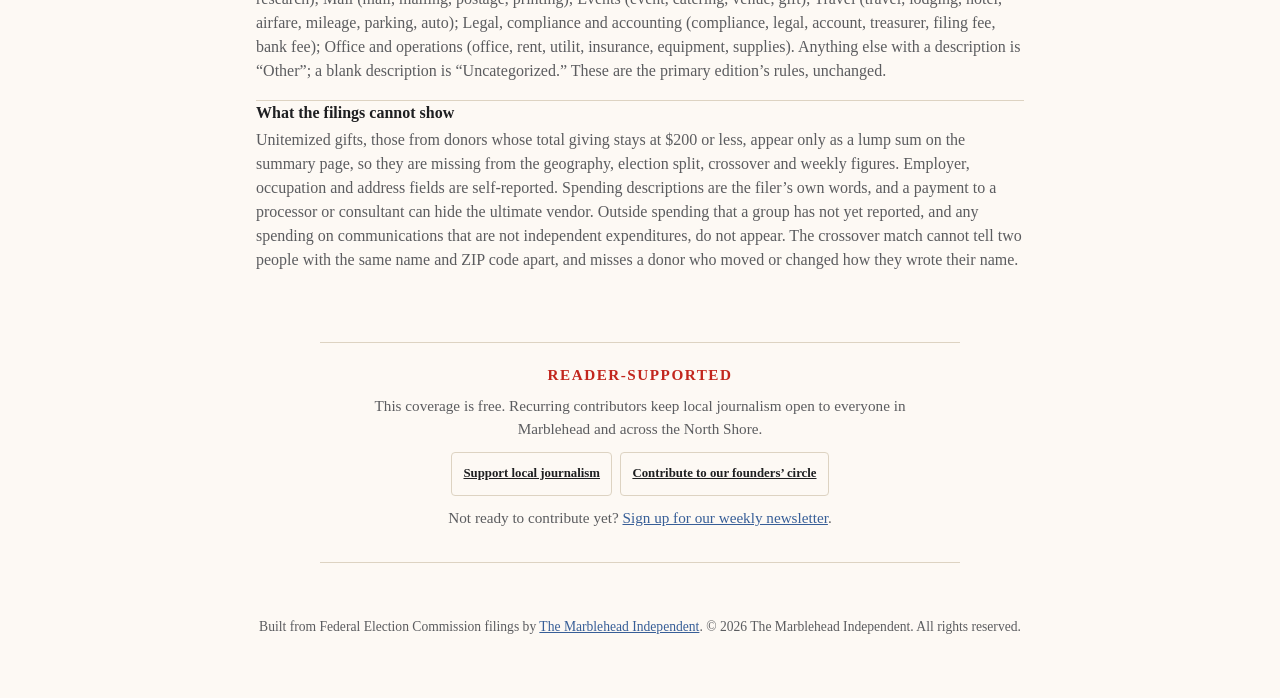
==== commit 991a797e: "Build desktop and mobile versions on one URL Two presentations of the same data, chosen by viewport " ====
--- a/index.html
+++ b/index.html
@@ -26,24 +26,23 @@
 <header class="masthead">
   <div class="wrap">
     <a class="masthead-logo" href="https://www.marbleheadindependent.com/" aria-label="The Marblehead Independent home page">
-      <img src="assets/images/nameplate-horizontal.png" alt="The Marblehead Independent" width="1600" height="400">
+      <img src="assets/images/nameplate-horizontal.png" srcset="assets/images/nameplate-horizontal-800.png 800w, assets/images/nameplate-horizontal.png 1600w" sizes="(max-width: 768px) calc(100vw - 32px), 380px" alt="The Marblehead Independent" width="1600" height="400">
     </a>
     <p class="kicker">Campaign finance: general election</p>
     <h1 id="headline">Loading…</h1>
     <p class="dek" id="dek"></p>
     <p class="byline" id="byline"></p>
-    <p class="mobile-rotate-hint">↻ On a phone, turn it sideways; this dashboard is easier to read in landscape.</p>
     <div class="meta-line">
-      <span>Reports cover through: <strong id="meta-data-through">—</strong></span>
-      <span>Filings last checked: <strong id="meta-last-checked">—</strong></span>
-      <span>Election: <strong>Tuesday, Nov. 3, 2026</strong></span>
+      <span><span class="meta-label">Reports cover through:</span> <strong id="meta-data-through">—</strong></span>
+      <span><span class="meta-label">Filings last checked:</span> <strong id="meta-last-checked">—</strong></span>
+      <span><span class="meta-label">Election:</span> <strong>Tuesday, Nov. 3, 2026</strong></span>
       <span><a href="#methodology">How the numbers were built and what they cannot show</a></span>
     </div>
     <p class="build-note hidden" id="build-note"></p>
     <figure class="masthead-photo masthead-photo-pair">
       <div class="pair">
-        <img src="assets/images/koh.jpg" alt="Dan Koh, the Democratic nominee, in a checked shirt with arms crossed on a storefront sidewalk" width="1000" height="1000">
-        <img src="assets/images/jones.jpg" alt="Micah Jones, the Republican nominee, in a navy quarter-zip pullover" width="1000" height="1000">
+        <img src="assets/images/koh.jpg" srcset="assets/images/koh-480.jpg 480w, assets/images/koh.jpg 1000w" sizes="(max-width: 768px) calc(50vw - 20px), 425px" alt="Dan Koh, the Democratic nominee, in a checked shirt with arms crossed on a storefront sidewalk" width="1000" height="1000">
+        <img src="assets/images/jones.jpg" srcset="assets/images/jones-480.jpg 480w, assets/images/jones.jpg 1000w" sizes="(max-width: 768px) calc(50vw - 20px), 425px" alt="Micah Jones, the Republican nominee, in a navy quarter-zip pullover" width="1000" height="1000">
       </div>
       <figcaption>Dan Koh, left, the Democratic nominee, and Micah Jones, the Republican nominee, for Massachusetts’ 6th Congressional District.</figcaption>
     </figure>
@@ -207,14 +206,20 @@
     <div class="wrap">
       <div class="panel-head">
         <h2>Where the donors live</h2>
-        <p class="panel-note">Itemized gifts from individuals, grouped by whether the address on the receipt appears to be in the district, elsewhere in Massachusetts or out of state. “Estimated in the district” comes from the ZIP code and town the donor gave the campaign, not a legal determination. <a href="#methodology">How the estimate works</a></p>
+        <p class="panel-note">Itemized gifts from individuals, grouped by whether the address on the receipt appears to be in the district, elsewhere in Massachusetts or out of state. “Estimated in the district” comes from the ZIP code and town the donor gave the campaign, not a legal determination. <a href="#method-district">How the estimate works</a></p>
       </div>
       <div id="geo-summary" class="pair"></div>
       <div class="pill-tabs" id="geo-tabs" role="group" aria-label="Choose a candidate for the map and town lists"></div>
       <h3 class="subhead">Across the United States</h3>
       <p class="panel-note">Every state is shaded by itemized individual dollars given, relative to the state that gave the most. Select or focus a state, by mouse, touch or keyboard Tab, for the exact amount. The ranked list below the map has the same figures.</p>
-      <div id="geo-map-wrap" class="us-map-wrap"><p class="loading-state" id="geo-map-loading">Map loads when you scroll here.</p></div>
-      <p id="geo-map-detail" class="us-map-detail" aria-live="polite"></p>
+      <div class="us-map-layout">
+        <div id="geo-map-wrap" class="us-map-wrap"><p class="loading-state" id="geo-map-loading">Map loads when you scroll here.</p></div>
+        <div class="us-map-side">
+          <p id="geo-map-detail" class="us-map-detail" aria-live="polite"></p>
+          <div id="geo-map-inset" class="us-map-inset"></div>
+          <div id="geo-map-small" class="us-map-small" role="group" aria-label="Small Northeastern states"></div>
+        </div>
+      </div>
       <div id="geo-map-legend" class="us-map-legend"></div>
       <div class="two-col" style="margin-top:1.6rem;">
         <div>
@@ -227,7 +232,8 @@
         </div>
       </div>
       <h3 class="subhead">District towns, including Marblehead</h3>
-      <p class="panel-note">Each town on the estimate’s list, with itemized individual dollars and the count of distinct donor records (name plus ZIP code) for each candidate. Click a column header to sort.</p>
+      <p class="panel-note">Each town on the estimate’s list, with itemized individual dollars and the count of distinct donor records (name plus ZIP code) for each candidate. Select a column header to sort.</p>
+      <p class="scroll-cue" id="geo-town-cue" hidden>Scroll sideways for donor counts.</p>
       <div class="table-scroll" tabindex="0" role="region" aria-label="District towns table, scrollable">
         <table id="geo-town-table" class="card-table"><thead></thead><tbody></tbody></table>
       </div>
@@ -252,7 +258,7 @@
         <h2>Week by week since the primary</h2>
         <p class="panel-note">Itemized receipts and disbursements by week, starting Sept. 2, the day after the primary. Both charts share one scale. Hatched bars come from raw filings the FEC has not yet processed. Dashed lines mark filing deadlines; the shaded weeks are the 48-hour notice window.</p>
       </div>
-      <div class="stack-legend" style="justify-content:center;">
+      <div class="stack-legend timeline-legend">
         <span class="item"><span class="swatch" style="background:var(--slate-blue)"></span>Itemized receipts</span>
         <span class="item"><span class="swatch" style="background:var(--harbor-black)"></span>Itemized disbursements</span>
         <span class="item"><span class="swatch" style="background:var(--slate-blue);background-image:repeating-linear-gradient(135deg, rgba(255,255,255,.55) 0 3px, transparent 3px 6px)"></span>Raw filing, not yet processed by the FEC</span>
@@ -276,13 +282,11 @@
   <!-- 10. METHODOLOGY -->
   <section id="methodology" class="panel">
     <div class="wrap methodology">
-      <details id="methodology-details">
-        <summary>
-          <h2>Methodology and limits</h2>
-          <p class="panel-note">How every number on this page was built, which rules were carried over from the primary edition and what the filings still cannot show.</p>
-        </summary>
-        <dl id="methodology-list"></dl>
-      </details>
+      <div class="panel-head">
+        <h2>Methodology and limits</h2>
+        <p class="panel-note">How every number on this page was built, which rules were carried over from the primary edition and what the filings still cannot show.</p>
+      </div>
+      <div id="methodology-list"></div>
     </div>
   </section>
 
--- a/styles.css
+++ b/styles.css
@@ -1,10 +1,20 @@
 /* ==========================================================================
    MA-06 general-election campaign finance dashboard
    The Marblehead Independent
+
    Brand tokens, Georgia type and the panel/section pattern carried over
    from the primary-season edition. Every rule is scoped under #ma06-app
    so the same stylesheet works on the standalone page and inside a Ghost
    HTML card without fighting the theme.
+
+   The file has three parts:
+     1. Shared tokens and components, used by both versions.
+     2. Desktop version, 769 px and wider (@media (min-width: 769px)).
+     3. Mobile version, 768 px and narrower (@media (max-width: 768px)),
+        a phone layout of its own, not the desktop layout squeezed down.
+   app.js picks the same breakpoint with matchMedia and re-renders the
+   components whose markup differs (tables, snapshots, map, charts,
+   methodology); the data layer is shared.
    ========================================================================== */
 
 :root, #ma06-app {
@@ -25,11 +35,18 @@
   --serif: Georgia, "Times New Roman", Times, serif;
   --sans: Georgia, "Times New Roman", Times, serif;
 
-  --maxw: 1180px;
-  --pad: clamp(1rem, 3.5vw, 2.25rem);
+  --maxw: 1200px;
+  --pad: 32px;
   --radius: 6px;
-}
-
+  --nav-h: 56px;            /* sticky nav height; sections keep clear of it */
+  --tap: 44px;              /* minimum touch target */
+}
+
+/* Page-level rules apply only on the standalone page; inside Ghost the theme owns html and body. */
+body.ma06-page { margin: 0; background: var(--shell-white); overflow-x: hidden; }
+html:has(body.ma06-page) { scroll-behavior: smooth; -webkit-text-size-adjust: 100%; }
+
+/* Reduced motion comes after the smooth rule so it wins the cascade. */
 @media (prefers-reduced-motion: reduce) {
   html:has(body.ma06-page) { scroll-behavior: auto; }
   #ma06-app *, #ma06-app *::before, #ma06-app *::after {
@@ -37,45 +54,47 @@
   }
 }
 
-/* Page-level rules apply only on the standalone page; inside Ghost the theme owns html and body. */
-body.ma06-page { margin: 0; background: var(--shell-white); }
-html:has(body.ma06-page) { scroll-behavior: smooth; -webkit-text-size-adjust: 100%; }
-
 #ma06-app {
   background: var(--shell-white);
   color: var(--harbor-black);
   font-family: var(--sans);
+  font-size: 1rem;
   line-height: 1.5;
   -webkit-font-smoothing: antialiased;
   text-align: center;
+  overflow-x: clip;
 }
 #ma06-app *, #ma06-app *::before, #ma06-app *::after { box-sizing: border-box; }
+#ma06-app img, #ma06-app svg { max-width: 100%; }
 
 #ma06-app .sr-only {
   position: absolute; width: 1px; height: 1px; padding: 0; margin: -1px; overflow: hidden;
   clip: rect(0,0,0,0); white-space: nowrap; border: 0;
 }
 
-#ma06-app .wrap { max-width: var(--maxw); margin-inline: auto; padding-inline: var(--pad); }
+#ma06-app .wrap { max-width: calc(var(--maxw) + 2 * var(--pad)); margin-inline: auto; padding-inline: var(--pad); }
 
 #ma06-app h1, #ma06-app h2, #ma06-app h3, #ma06-app h4 {
   font-family: var(--serif); font-weight: 700; margin: 0 0 .4rem; letter-spacing: -.01em; color: var(--harbor-black);
 }
 #ma06-app h1 { font-size: clamp(1.7rem, 3.2vw, 2.5rem); line-height: 1.1; text-wrap: balance; }
 #ma06-app h2 { font-size: clamp(1.3rem, 2.2vw, 1.7rem); line-height: 1.2; }
-#ma06-app h3 { font-size: 1.05rem; }
+#ma06-app h3 { font-size: 1.1rem; }
+#ma06-app h4 { font-size: 1rem; }
 #ma06-app p { margin: 0 0 .8rem; }
 #ma06-app a { color: var(--slate-blue); }
 #ma06-app a:hover { text-decoration: underline; }
 #ma06-app a:focus-visible, #ma06-app button:focus-visible, #ma06-app input:focus-visible, #ma06-app select:focus-visible, #ma06-app summary:focus-visible {
   outline: 2px solid var(--independent-red); outline-offset: 2px;
 }
+/* Every section anchor lands below the sticky nav. */
+#ma06-app section.panel, #ma06-app .method-item { scroll-margin-top: calc(var(--nav-h) + 12px); }
 
 #ma06-app .kicker {
   text-transform: uppercase; letter-spacing: .14em; font-weight: 700; font-size: .72rem; color: var(--independent-red);
 }
 #ma06-app .dek {
-  color: var(--ink-soft); font-family: var(--serif); font-style: italic; font-size: 1.02rem; max-width: 46rem; margin-inline: auto;
+  color: var(--ink-soft); font-family: var(--serif); font-style: italic; font-size: 1.1rem; max-width: 46rem; margin-inline: auto;
 }
 #ma06-app .byline {
   font-size: .78rem; font-weight: 600; text-transform: uppercase; letter-spacing: .06em; color: var(--ink-soft); margin-top: .6rem;
@@ -83,112 +102,95 @@
 
 /* ---- masthead ---- */
 #ma06-app .masthead { padding-block: clamp(1.6rem, 5vw, 2.6rem) 1.2rem; border-bottom: 1px solid var(--hairline); }
-#ma06-app .masthead-logo { display: inline-block; margin-bottom: 1rem; }
+#ma06-app .masthead-logo { display: inline-block; margin-bottom: 1rem; max-width: 100%; }
 #ma06-app .masthead-logo img { display: block; width: 100%; max-width: 380px; height: auto; }
 #ma06-app .masthead-logo:hover { text-decoration: none; opacity: .88; }
 #ma06-app .meta-line {
-  font-size: .78rem; color: var(--ink-soft); margin-top: .6rem; display: flex; flex-wrap: wrap; justify-content: center; gap: .3rem 1rem;
-}
+  font-size: .9rem; color: var(--ink-soft); margin-top: .6rem; display: flex; flex-wrap: wrap; justify-content: center; gap: .3rem 1rem;
+}
+#ma06-app .meta-line > span { max-width: 100%; }
+#ma06-app .meta-label { white-space: nowrap; }             /* each label stays with its value */
 #ma06-app .meta-line strong { color: var(--harbor-black); }
 #ma06-app .build-note {
-  margin: .9rem auto 0; max-width: 40rem; font-size: .8rem; color: var(--harbor-black); background: var(--paper);
+  margin: .9rem auto 0; max-width: 40rem; font-size: .9rem; color: var(--harbor-black); background: var(--paper);
   border: 1px solid var(--independent-red); border-radius: var(--radius); padding: .6rem .8rem;
 }
 
 /* Masthead photo, as on the primary edition; here a two-up pair of the nominees. */
 #ma06-app .masthead-photo { margin: 1.4rem auto 0; max-width: var(--maxw); }
 #ma06-app .masthead-photo img { display: block; width: 100%; height: auto; border-radius: var(--radius); }
-#ma06-app .masthead-photo figcaption { font-size: .74rem; color: var(--ink-soft); margin-top: .45rem; text-align: center; }
+#ma06-app .masthead-photo figcaption { font-size: .85rem; color: var(--ink-soft); margin-top: .45rem; text-align: center; }
 #ma06-app .masthead-photo-pair .pair { display: grid; grid-template-columns: 1fr 1fr; gap: .9rem; max-width: 860px; margin-inline: auto; }
 #ma06-app .masthead-photo-pair img { aspect-ratio: 1 / 1; object-fit: cover; object-position: top; }
-@media (max-width: 480px) { #ma06-app .masthead-photo-pair .pair { gap: .5rem; } }
-
-/* Phone-only hint, a suggestion rather than a requirement: every section
-   still works in portrait, this just says landscape is roomier. */
-#ma06-app .mobile-rotate-hint { display: none; }
-@media (max-width: 820px) {
-  #ma06-app .mobile-rotate-hint {
-    display: block; margin: .6rem 0 0; font-size: .8rem; color: var(--ink-soft);
-    padding: .5rem .75rem; border: 1px solid var(--hairline); border-radius: 6px; background: rgba(0,0,0,.02);
-  }
-}
 
 /* ---- reader-support card (shared with the primary edition) ---- */
 #ma06-app .support-card {
   display: block; text-align: center; border-top: 1px solid var(--hairline); border-bottom: 1px solid var(--hairline);
   padding: 1.3rem 1rem; margin: 1.8rem auto; max-width: 40rem;
 }
-#ma06-app .support-card p { margin: 0 auto .7rem; font-size: .86rem; color: var(--ink-soft); max-width: 34rem; }
+#ma06-app .support-card p { margin: 0 auto .7rem; font-size: .95rem; color: var(--ink-soft); max-width: 34rem; }
 #ma06-app .support-card .kicker { margin-bottom: .5rem; color: var(--independent-red); letter-spacing: .1em; }
 #ma06-app .support-actions { display: flex; flex-wrap: wrap; justify-content: center; gap: .5rem; margin-bottom: .7rem; }
-#ma06-app .support-actions .btn { font-size: .72rem; font-weight: 600; padding: .34rem .7rem; background: transparent; color: var(--harbor-black); border-color: var(--hairline); }
-#ma06-app .support-actions .btn:hover { background: var(--linen); color: var(--harbor-black); border-color: var(--hairline); }
-#ma06-app .support-newsletter { font-size: .78rem; color: var(--ink-soft); margin-bottom: 0; }
+#ma06-app .support-actions .btn { font-size: .8rem; font-weight: 600; padding: .34rem .7rem; background: transparent; color: var(--harbor-black); border-color: var(--hairline); display: inline-flex; align-items: center; }
+#ma06-app .support-actions .btn:hover, #ma06-app .support-actions .btn:focus-visible { background: var(--linen); color: var(--harbor-black); border-color: var(--hairline); }
+#ma06-app .support-newsletter { font-size: .9rem; color: var(--ink-soft); margin-bottom: 0; }
 
 /* ---- sticky section nav ---- */
 #ma06-app .sectionnav {
   text-align: left; position: sticky; top: 0; z-index: 30; background: rgba(253,249,244,.96);
   -webkit-backdrop-filter: blur(6px); backdrop-filter: blur(6px); border-bottom: 1px solid var(--hairline);
-}
-#ma06-app .sectionnav .wrap { display: flex; align-items: center; gap: .3rem; overflow-x: auto; padding-block: .55rem; scrollbar-width: thin; }
+  padding-top: env(safe-area-inset-top, 0px);
+}
+#ma06-app .sectionnav .wrap { display: flex; align-items: center; gap: .3rem; padding-block: .5rem; min-height: var(--nav-h); }
 #ma06-app .sectionnav-links { display: flex; gap: .3rem; flex: 1; }
-/* "safe center" falls back to start when the links overflow the wrap, so the
-   home link is never clipped off the left edge on narrower desktops. */
-@media (min-width: 821px) { #ma06-app .sectionnav .wrap { justify-content: center; justify-content: safe center; } }
-#ma06-app .sectionnav-jump { display: none; }
-@media (max-width: 820px) {
-  #ma06-app .sectionnav-links { display: none; }
-  #ma06-app .sectionnav-jump { display: block; flex: 1; }
-  #ma06-app .sectionnav-jump select {
-    width: 100%; font-family: var(--sans); font-size: .82rem; padding: .5rem .6rem; border: 1px solid var(--hairline);
-    border-radius: 6px; background: #fff; color: var(--harbor-black); min-height: 44px;
-  }
-}
 #ma06-app .sectionnav a {
-  font-size: .74rem; font-weight: 600; color: var(--harbor-black); text-transform: uppercase; letter-spacing: .04em;
-  white-space: nowrap; padding: .32rem .68rem; border-radius: 999px; border: 1px solid transparent; text-decoration: none;
-}
-#ma06-app .sectionnav a:hover { border-color: var(--hairline); text-decoration: none; }
+  font-size: .76rem; font-weight: 600; color: var(--harbor-black); text-transform: uppercase; letter-spacing: .04em;
+  white-space: nowrap; padding: .4rem .7rem; border-radius: 999px; border: 1px solid transparent; text-decoration: none;
+  display: inline-flex; align-items: center; min-height: 36px;
+}
+#ma06-app .sectionnav a:hover, #ma06-app .sectionnav a:focus-visible { border-color: var(--hairline); text-decoration: none; }
 #ma06-app .sectionnav a.active { color: var(--independent-red); border-color: var(--independent-red); }
 #ma06-app .sectionnav a.nav-home {
   color: var(--independent-red); margin-right: .5rem; padding-right: .8rem; border-right: 1px solid var(--hairline); border-radius: 0;
 }
+#ma06-app .sectionnav-jump { display: none; }
 
 /* ---- panels ---- */
 #ma06-app section.panel { padding-block: clamp(1.6rem, 4vw, 2.6rem); border-bottom: 1px solid var(--hairline); }
 #ma06-app section.panel:last-of-type { border-bottom: 0; }
 #ma06-app .panel-head { margin-bottom: 1.1rem; }
-#ma06-app .panel-note { font-size: .84rem; color: var(--ink-soft); max-width: 48rem; margin-inline: auto; }
-#ma06-app .finding { font-size: .95rem; max-width: 48rem; margin: 0 auto 1rem; }
+#ma06-app .panel-note { font-size: 1rem; color: var(--ink-soft); max-width: 48rem; margin-inline: auto; }
+#ma06-app .finding { font-size: 1.05rem; max-width: 48rem; margin: 0 auto 1rem; }
 #ma06-app .subhead { margin-top: 1.6rem; }
 
 /* data UI is left-aligned, not editorial prose */
 #ma06-app .metric-grid, #ma06-app .controls, #ma06-app .table-scroll, #ma06-app .stack-bar, #ma06-app .stack-legend,
 #ma06-app .hbar-row, #ma06-app .timeline-chart, #ma06-app .timeline-labels, #ma06-app .pill-tabs,
-#ma06-app .two-col, #ma06-app .h2h, #ma06-app .week-grid { text-align: left; }
+#ma06-app .two-col, #ma06-app .h2h, #ma06-app .week-grid, #ma06-app .us-map-layout, #ma06-app .scroll-cue { text-align: left; }
 
 /* ---- head-to-head metric tiles ---- */
 #ma06-app .metric-grid {
-  display: grid; grid-template-columns: repeat(3, 1fr); gap: 1px; background: var(--hairline);
+  display: grid; gap: 1px; background: var(--hairline);
   border: 1px solid var(--hairline); border-radius: var(--radius); overflow: hidden; margin-bottom: 1.4rem;
 }
-@media (max-width: 760px) { #ma06-app .metric-grid { grid-template-columns: 1fr; } }
-#ma06-app .metric-tile { background: var(--paper); padding: .95rem 1rem; }
+#ma06-app .metric-tile { background: var(--paper); padding: .95rem 1rem; min-width: 0; }
 #ma06-app .metric-tile .label {
-  text-transform: uppercase; letter-spacing: .07em; font-size: .68rem; color: var(--ink-soft); font-weight: 700; margin-bottom: .5rem;
+  text-transform: uppercase; letter-spacing: .07em; font-size: .7rem; color: var(--ink-soft); font-weight: 700; margin-bottom: .5rem;
 }
 #ma06-app .h2h { display: grid; grid-template-columns: 1fr 1fr; gap: .8rem; }
+#ma06-app .h2h > div { min-width: 0; }
 #ma06-app .h2h .who { font-size: .72rem; font-weight: 700; text-transform: uppercase; letter-spacing: .05em; margin-bottom: .1rem; }
 #ma06-app .h2h .who.koh { color: var(--koh); }
 #ma06-app .h2h .who.jones { color: var(--jones); }
-#ma06-app .h2h .value { font-family: var(--serif); font-weight: 700; font-size: clamp(1.1rem, 2.2vw, 1.45rem); font-variant-numeric: tabular-nums; }
-#ma06-app .h2h .sub { font-size: .72rem; color: var(--ink-soft); margin-top: .15rem; }
+#ma06-app .h2h .value { font-family: var(--serif); font-weight: 700; font-size: clamp(1.1rem, 2.2vw, 1.45rem); font-variant-numeric: tabular-nums; overflow-wrap: anywhere; }
+#ma06-app .h2h .sub { font-size: .8rem; color: var(--ink-soft); margin-top: .15rem; }
 #ma06-app .h2h .bar { height: 6px; border-radius: 3px; background: var(--linen); overflow: hidden; margin-top: .35rem; }
 #ma06-app .h2h .bar span { display: block; height: 100%; min-width: 2px; }
 #ma06-app .h2h .bar.koh span { background: var(--koh); }
 #ma06-app .h2h .bar.jones span { background: var(--jones); }
-
-/* ---- candidate snapshot cards (the primary edition's card pattern) ---- */
+#ma06-app .loading-state { min-height: 7rem; display: grid; place-items: center; }
+
+/* ---- candidate snapshots: cards on desktop, a comparison table on phones ---- */
 #ma06-app .card-grid { display: grid; grid-template-columns: repeat(auto-fit, minmax(230px, 1fr)); gap: .9rem; text-align: left; max-width: 640px; margin-inline: auto; }
 #ma06-app .candidate-card {
   background: var(--paper); border: 1px solid var(--hairline); border-radius: var(--radius); padding: .95rem 1rem;
@@ -198,22 +200,36 @@
   margin-bottom: .55rem; border: 1px solid var(--hairline);
 }
 #ma06-app .candidate-card h3 { display: flex; flex-wrap: wrap; align-items: center; gap: .4rem; margin-bottom: .5rem; }
-#ma06-app .candidate-card h3 .party { font-family: var(--sans); font-weight: 600; font-size: .72rem; color: var(--ink-soft); letter-spacing: .04em; }
-#ma06-app .candidate-card dl { display: grid; grid-template-columns: auto 1fr; gap: .18rem .5rem; font-size: .82rem; margin: 0; }
+#ma06-app .candidate-card h3 .party, #ma06-app .snapshot-table .party { font-family: var(--sans); font-weight: 600; font-size: .72rem; color: var(--ink-soft); letter-spacing: .04em; }
+#ma06-app .candidate-card dl { display: grid; grid-template-columns: auto 1fr; gap: .18rem .5rem; font-size: .9rem; margin: 0; }
 #ma06-app .candidate-card dt { color: var(--ink-soft); }
 #ma06-app .candidate-card dd { margin: 0; text-align: right; font-variant-numeric: tabular-nums; }
-#ma06-app .candidate-card .card-note { font-size: .72rem; color: var(--ink-soft); margin: .55rem 0 0; }
+#ma06-app .candidate-card .card-note, #ma06-app .snapshot-note { font-size: .8rem; color: var(--ink-soft); margin: .55rem 0 0; text-align: left; }
 #ma06-app .mini-bar { height: 6px; border-radius: 3px; background: var(--hairline); overflow: hidden; margin: 0 0 .6rem; }
 #ma06-app .mini-bar span { display: block; height: 100%; min-width: 2px; background: var(--independent-red); }
 #ma06-app .mini-bar.koh span { background: var(--koh); }
 #ma06-app .mini-bar.jones span { background: var(--jones); }
+#ma06-app .snapshot-table { width: 100%; min-width: 0; border: 1px solid var(--hairline); border-radius: var(--radius); overflow: hidden; background: var(--paper); font-size: 1rem; }
+#ma06-app .snapshot-table th, #ma06-app .snapshot-table td { padding: .55rem .6rem; text-align: right; vertical-align: top; }
+#ma06-app .snapshot-table th:first-child, #ma06-app .snapshot-table td:first-child { text-align: left; color: var(--ink-soft); font-weight: 400; }
+#ma06-app .snapshot-table thead th { position: static; background: var(--paper); color: var(--harbor-black); text-transform: none; letter-spacing: 0; white-space: normal; font-size: .95rem; vertical-align: bottom; }
+#ma06-app .snapshot-table thead th { text-align: center; }
+#ma06-app .snapshot-table thead th .candidate-photo { width: 56px; height: 56px; margin: 0 auto .35rem; }
+#ma06-app .snapshot-table thead th .name, #ma06-app .snapshot-table thead th .party { display: block; }
+#ma06-app .snapshot-table thead th.koh { color: var(--koh); }
+#ma06-app .snapshot-table thead th.jones { color: var(--jones); }
+#ma06-app .snapshot-table tbody td { border-top: 1px solid var(--hairline); font-variant-numeric: tabular-nums; white-space: normal; }
+#ma06-app .snapshot-table td.bar-row { text-align: left; padding-top: .35rem; }
+#ma06-app .snapshot-table td.bar-row .who { font-size: .72rem; font-weight: 700; text-transform: uppercase; letter-spacing: .05em; margin: .2rem 0 .15rem; }
+#ma06-app .snapshot-table td.bar-row .who.koh { color: var(--koh); }
+#ma06-app .snapshot-table td.bar-row .who.jones { color: var(--jones); }
+#ma06-app .snapshot-table td.bar-row .mini-bar { margin-bottom: .2rem; }
 #ma06-app .recon-flag {
-  font-size: .74rem; color: var(--independent-red); margin: .5rem 0 0; border-left: 2px solid var(--independent-red); padding-left: .5rem; text-align: left;
+  font-size: .9rem; color: var(--independent-red); margin: .5rem 0 0; border-left: 2px solid var(--independent-red); padding-left: .5rem; text-align: left;
 }
 
 /* ---- candidate pair blocks (used by several sections) ---- */
-#ma06-app .pair { display: grid; grid-template-columns: 1fr 1fr; gap: 1.4rem; text-align: left; }
-@media (max-width: 760px) { #ma06-app .pair { grid-template-columns: 1fr; } }
+#ma06-app .pair { display: grid; gap: 1.4rem; text-align: left; }
 #ma06-app .pair > div { min-width: 0; }
 #ma06-app .pair h3 { display: flex; align-items: center; gap: .45rem; }
 #ma06-app .swatch-dot { width: 10px; height: 10px; border-radius: 50%; display: inline-block; flex: none; }
@@ -225,42 +241,49 @@
 #ma06-app .stack-bar .seg { height: 100%; min-width: 2px; }
 #ma06-app button.seg { border: 0; padding: 0; cursor: pointer; outline-offset: -2px; }
 #ma06-app button.seg:hover, #ma06-app button.seg:focus-visible { filter: brightness(0.85); }
-#ma06-app .stack-legend { display: flex; flex-wrap: wrap; gap: .45rem 1rem; font-size: .76rem; margin-top: .55rem; }
+#ma06-app .stack-legend { display: flex; flex-wrap: wrap; gap: .45rem 1rem; font-size: .9rem; margin-top: .55rem; }
 #ma06-app .stack-legend .item { display: flex; align-items: center; gap: .35rem; }
 #ma06-app .stack-legend .swatch { width: 10px; height: 10px; border-radius: 2px; display: inline-block; flex: none; }
-#ma06-app .seg-detail { font-size: .82rem; font-weight: 600; min-height: 1.4em; margin: .4rem 0 0; text-align: left; }
-
-#ma06-app .hbar-row { display: grid; grid-template-columns: minmax(110px,220px) 1fr auto; align-items: center; gap: .6rem; margin-bottom: .38rem; font-size: .8rem; }
+#ma06-app .seg-detail { font-size: .95rem; font-weight: 600; min-height: 1.4em; margin: .4rem 0 0; text-align: left; }
+
+#ma06-app .hbar-row { display: grid; grid-template-columns: minmax(110px,220px) 1fr auto; align-items: center; gap: .6rem; margin-bottom: .38rem; font-size: .9rem; }
 #ma06-app .hbar-track { height: 14px; background: var(--linen); border-radius: 3px; overflow: hidden; }
 #ma06-app .hbar-fill { height: 100%; background: var(--slate-blue); border-radius: 3px 0 0 3px; min-width: 2px; }
 #ma06-app .hbar-fill.jones { background: var(--independent-red); }
 #ma06-app .hbar-row .amt { font-variant-numeric: tabular-nums; text-align: right; min-width: 74px; white-space: nowrap; }
 #ma06-app .hbar-row .lbl { overflow: hidden; text-overflow: ellipsis; white-space: nowrap; }
-@media (max-width: 560px) { #ma06-app .hbar-row { grid-template-columns: 96px 1fr auto; } }
 
 /* ---- weekly timeline ---- */
-#ma06-app .week-chart { position: relative; }
-#ma06-app .timeline-chart { display: flex; align-items: flex-end; gap: 3px; height: 170px; padding: .5rem 0 0; border-bottom: 1px solid var(--hairline); }
+#ma06-app .timeline-legend { justify-content: center; }
+#ma06-app .week-chart { position: relative; display: grid; grid-template-columns: auto 1fr; column-gap: .4rem; }
+#ma06-app .timeline-axis { position: relative; height: 170px; width: 5.2rem; font-size: .72rem; color: var(--ink-soft); font-variant-numeric: tabular-nums; padding-top: .5rem; }
+#ma06-app .timeline-axis span { position: absolute; right: .2rem; transform: translateY(50%); white-space: nowrap; }
+#ma06-app .timeline-plot { position: relative; }
+#ma06-app .timeline-grid { position: absolute; inset: .5rem 0 0 0; pointer-events: none; }
+#ma06-app .timeline-grid span { position: absolute; left: 0; right: 0; border-top: 1px dotted var(--hairline); }
+#ma06-app .timeline-chart { display: flex; align-items: flex-end; gap: 3px; height: 170px; padding: .5rem 0 0; border-bottom: 1px solid var(--hairline); position: relative; }
 #ma06-app .timeline-chart .bar-pair { flex: 1; display: flex; align-items: flex-end; gap: 1px; height: 100%; min-width: 6px; position: relative; }
-#ma06-app .timeline-chart .bar { flex: 1; border-radius: 2px 2px 0 0; min-height: 2px; }
+#ma06-app .timeline-chart .bar { flex: 1; border-radius: 2px 2px 0 0; min-height: 2px; border: 0; padding: 0; cursor: pointer; }
 #ma06-app .timeline-chart .bar.receipt { background: var(--slate-blue); }
 #ma06-app .timeline-chart .bar.disb { background: var(--harbor-black); }
 #ma06-app .timeline-chart .bar.raw { background-image: repeating-linear-gradient(135deg, rgba(255,255,255,.55) 0 3px, transparent 3px 6px); }
+#ma06-app .timeline-chart .bar:hover, #ma06-app .timeline-chart .bar:focus-visible, #ma06-app .timeline-chart .bar.selected { outline: 2px solid var(--independent-red); outline-offset: 1px; }
 #ma06-app .timeline-chart .bar-pair.deadline::before {
   content: ""; position: absolute; left: -2px; top: 0; bottom: -1px; border-left: 2px dashed var(--independent-red);
 }
 #ma06-app .timeline-chart .bar-pair.window { background: rgba(194,38,29,.07); }
-#ma06-app .timeline-labels { display: flex; gap: 3px; font-size: .62rem; color: var(--ink-soft); margin-top: .3rem; }
+#ma06-app .timeline-labels { display: flex; gap: 3px; font-size: .72rem; color: var(--ink-soft); margin-top: .3rem; }
 #ma06-app .timeline-labels span { flex: 1; text-align: center; min-width: 6px; }
-#ma06-app .deadline-list { font-size: .8rem; color: var(--ink-soft); text-align: left; padding-left: 1.1rem; margin: .8rem 0 0; }
+#ma06-app .timeline-readout { grid-column: 1 / -1; }
+#ma06-app .deadline-list { font-size: .9rem; color: var(--ink-soft); text-align: left; padding-left: 1.1rem; margin: .8rem 0 0; }
 #ma06-app .deadline-list li { margin-bottom: .2rem; }
 
 /* ---- tables ---- */
 #ma06-app .table-scroll { overflow: auto; max-height: 65vh; border: 1px solid var(--hairline); border-radius: var(--radius); }
-#ma06-app table { border-collapse: collapse; width: 100%; font-family: var(--sans); font-size: .82rem; min-width: 640px; }
+#ma06-app table { border-collapse: collapse; width: 100%; font-family: var(--sans); font-size: .9375rem; min-width: 640px; }
 #ma06-app thead th {
   position: sticky; top: 0; z-index: 5; background: var(--harbor-black); color: var(--shell-white); text-align: left;
-  padding: .55rem .7rem; font-weight: 600; font-size: .72rem; text-transform: uppercase; letter-spacing: .04em; white-space: nowrap;
+  padding: .55rem .7rem; font-weight: 600; font-size: .74rem; text-transform: uppercase; letter-spacing: .04em; white-space: nowrap;
 }
 #ma06-app thead th.num, #ma06-app td.num { text-align: right; font-variant-numeric: tabular-nums; }
 #ma06-app .sort-btn {
@@ -268,17 +291,18 @@
   padding: .55rem .7rem; margin: -.55rem -.7rem; text-align: inherit; text-transform: inherit; letter-spacing: inherit;
   cursor: pointer; user-select: none; min-height: 36px;
 }
-#ma06-app .sort-btn:hover { background: rgba(255,255,255,.08); }
+#ma06-app .sort-btn:hover, #ma06-app .sort-btn:focus-visible { background: rgba(255,255,255,.12); }
 #ma06-app th.num .sort-btn { text-align: right; }
 #ma06-app .sort-btn .arrow { opacity: .5; margin-left: .25rem; font-size: .65rem; }
 #ma06-app .sort-btn.sorted .arrow { opacity: 1; color: #f2a99f; }
 #ma06-app tbody td { padding: .5rem .7rem; border-top: 1px solid var(--hairline); white-space: nowrap; vertical-align: top; }
 #ma06-app tbody tr:nth-child(even) { background: rgba(0,0,0,.015); }
-#ma06-app tbody tr:hover { background: var(--linen); }
+#ma06-app tbody tr:hover, #ma06-app tbody tr:focus-within { background: var(--linen); }
 #ma06-app td.wrap-cell { white-space: normal; min-width: 160px; }
 #ma06-app tfoot td { padding: .5rem .7rem; border-top: 2px solid var(--harbor-black); font-weight: 700; background: var(--paper); }
+#ma06-app td.row-toggle, #ma06-app th.row-toggle { display: none; }
 #ma06-app .tag-pill {
-  display: inline-block; font-size: .66rem; font-weight: 700; text-transform: uppercase; letter-spacing: .04em;
+  display: inline-block; font-size: .68rem; font-weight: 700; text-transform: uppercase; letter-spacing: .04em;
   padding: .1rem .4rem; border-radius: 999px; border: 1px solid var(--hairline); color: var(--ink-soft); white-space: nowrap;
 }
 #ma06-app .tag-pill.support { color: var(--positive); border-color: var(--positive); }
@@ -286,12 +310,187 @@
 #ma06-app .tag-pill.raw { color: var(--amber); border-color: var(--amber); }
 #ma06-app .tag-pill.koh { color: var(--koh); border-color: var(--koh); }
 #ma06-app .tag-pill.jones { color: var(--jones); border-color: var(--jones); }
-
-/* Phone width: every data table reflows into labeled cards. Headers stay in
-   the DOM (sr-only) so assistive tech keeps real table semantics; the
-   data-label attribute supplies the visible label. */
-@media (max-width: 767px) {
-  #ma06-app table.card-table { min-width: 0; }
+#ma06-app .scroll-cue { font-size: .9rem; color: var(--ink-soft); margin: 0 0 .5rem; }
+#ma06-app .scroll-cue[hidden] { display: none; }
+
+/* ---- controls ---- */
+#ma06-app .controls { display: flex; flex-wrap: wrap; gap: .6rem; align-items: end; margin-bottom: 1rem; }
+#ma06-app .control { display: flex; flex-direction: column; gap: .25rem; font-size: .8rem; color: var(--ink-soft); flex: 1 1 200px; min-width: 0; max-width: 100%; }
+#ma06-app .control label { font-weight: 600; text-transform: uppercase; letter-spacing: .05em; font-size: .7rem; }
+#ma06-app .control input, #ma06-app .control select {
+  font-family: var(--sans); font-size: 1rem; padding: .4rem .55rem; border: 1px solid var(--hairline); border-radius: 4px;
+  background: #fff; color: var(--harbor-black); width: 100%; max-width: 100%; min-width: 0; box-sizing: border-box; min-height: var(--tap);
+}
+#ma06-app .btn {
+  font-family: var(--sans); font-size: .85rem; font-weight: 600; padding: .42rem .8rem; border-radius: 4px;
+  border: 1px solid var(--harbor-black); background: var(--harbor-black); color: var(--shell-white); cursor: pointer; min-height: var(--tap);
+}
+#ma06-app .btn:hover, #ma06-app .btn:focus-visible { background: var(--independent-red); border-color: var(--independent-red); }
+#ma06-app .btn.secondary { background: transparent; color: var(--harbor-black); }
+#ma06-app .btn.secondary:hover, #ma06-app .btn.secondary:focus-visible { background: var(--linen); color: var(--harbor-black); }
+#ma06-app .pill-tabs { display: flex; flex-wrap: wrap; gap: .4rem; margin-bottom: 1rem; }
+#ma06-app .pill-tabs button {
+  font-family: var(--sans); font-size: .85rem; font-weight: 600; padding: .35rem .9rem; border-radius: 999px;
+  border: 1px solid var(--hairline); background: #fff; color: var(--harbor-black); cursor: pointer; min-height: var(--tap);
+}
+#ma06-app .pill-tabs button.active { background: var(--independent-red); border-color: var(--independent-red); color: #fff; }
+
+/* ---- U.S. map ---- */
+#ma06-app .us-map-layout { display: grid; gap: 1rem; align-items: start; }
+#ma06-app .us-map-wrap { position: relative; }
+#ma06-app .us-map { display: block; width: 100%; height: auto; }
+#ma06-app .us-state { stroke: var(--shell-white); stroke-width: 1; cursor: pointer; }
+#ma06-app .us-state:hover { filter: brightness(0.88); }
+#ma06-app .us-state-home { stroke: var(--harbor-black); stroke-width: 1.5; }
+#ma06-app .us-state:focus-visible { outline: 2px solid var(--harbor-black); outline-offset: 1px; }
+#ma06-app .us-state.selected { stroke: var(--harbor-black); stroke-width: 2.5; }
+#ma06-app .us-map-tip {
+  position: absolute; pointer-events: none; background: var(--harbor-black); color: var(--shell-white); font-size: .85rem;
+  padding: .3rem .55rem; border-radius: 4px; white-space: nowrap; transform: translate(-50%, calc(-100% - 10px)); z-index: 4;
+}
+#ma06-app .us-map-tip[hidden] { display: none; }
+#ma06-app .us-map-side { text-align: left; }
+#ma06-app .us-map-detail {
+  text-align: left; font-weight: 600; font-size: 1rem; margin: 0 0 .6rem; background: var(--paper); border: 1px solid var(--hairline);
+  border-radius: var(--radius); padding: .65rem .8rem; min-height: 3.2em;
+}
+#ma06-app .us-map-inset { border: 1px solid var(--hairline); border-radius: var(--radius); background: var(--paper); padding: .35rem; }
+#ma06-app .us-map-inset .inset-label { font-size: .72rem; text-transform: uppercase; letter-spacing: .06em; color: var(--ink-soft); font-weight: 700; margin: .1rem 0 .25rem; }
+#ma06-app .us-map-small { display: flex; flex-wrap: wrap; gap: .4rem; margin-top: .6rem; }
+#ma06-app .us-map-small button {
+  font-family: var(--sans); font-size: .85rem; font-weight: 700; min-width: var(--tap); min-height: var(--tap); padding: 0 .6rem;
+  border: 1px solid var(--hairline); border-radius: 6px; background: #fff; color: var(--harbor-black); cursor: pointer;
+}
+#ma06-app .us-map-small button.selected { border-color: var(--harbor-black); box-shadow: inset 0 0 0 1px var(--harbor-black); }
+#ma06-app .us-map-legend { display: flex; align-items: center; gap: .25rem; max-width: 720px; margin: .6rem auto 0; font-size: .8rem; color: var(--ink-soft); flex-wrap: wrap; }
+#ma06-app .us-map-swatch { width: 18px; height: 10px; border: 1px solid var(--hairline); }
+
+#ma06-app .two-col { display: grid; gap: 1.6rem; }
+#ma06-app .callout {
+  background: var(--paper); border-left: 3px solid var(--independent-red); border-radius: 0 var(--radius) var(--radius) 0;
+  padding: .8rem 1rem; font-size: .95rem; text-align: left; max-width: 48rem; margin: 0 auto 1rem;
+}
+#ma06-app .empty-state, #ma06-app .loading-state { text-align: center; padding: 2.2rem 1rem; color: var(--ink-soft); font-size: .95rem; }
+#ma06-app .count-note { font-size: .9rem; color: var(--ink-soft); margin: 0 0 .6rem; text-align: left; }
+
+/* ---- methodology ---- */
+#ma06-app .methodology dl { text-align: left; margin: 1.2rem auto 0; max-width: 48rem; }
+#ma06-app .methodology dt { font-family: var(--serif); font-weight: 700; margin-top: 1rem; }
+#ma06-app .methodology dd { margin: .15rem 0 0; color: var(--ink-soft); font-size: 1rem; }
+#ma06-app .methodology dd + dt { margin-top: 1.1rem; }
+#ma06-app .method-list { text-align: left; margin: 1rem auto 0; max-width: 48rem; }
+#ma06-app .method-item { border-top: 1px solid var(--hairline); }
+#ma06-app .method-item:last-child { border-bottom: 1px solid var(--hairline); }
+#ma06-app .method-item summary {
+  cursor: pointer; list-style: none; display: flex; justify-content: space-between; align-items: center; gap: .6rem;
+  font-family: var(--serif); font-weight: 700; padding: .8rem .2rem; min-height: var(--tap);
+}
+#ma06-app .method-item summary::-webkit-details-marker { display: none; }
+#ma06-app .method-item summary::after { content: "+"; font-family: var(--sans); font-size: 1.3rem; line-height: 1; color: var(--slate-blue); flex: none; }
+#ma06-app .method-item[open] summary::after { content: "–"; }
+#ma06-app .method-item p { color: var(--ink-soft); font-size: 1rem; margin: 0 .2rem .9rem; }
+#ma06-app .methodology .town-list { font-size: .9rem; color: var(--ink-soft); }
+
+#ma06-app footer.sitefoot { padding: 1.6rem var(--pad) 3rem; font-size: .85rem; color: var(--ink-soft); text-align: center; }
+#ma06-app footer.sitefoot p { overflow-wrap: anywhere; }
+
+#ma06-app .skip-link { position: absolute; left: -999px; top: .5rem; z-index: 100; background: var(--harbor-black); color: #fff; padding: .5rem .8rem; border-radius: 4px; }
+#ma06-app .skip-link:focus { left: var(--pad); }
+#ma06-app .hidden { display: none !important; }
+
+/* ==========================================================================
+   2. DESKTOP VERSION, 769 px and wider
+   ========================================================================== */
+@media (min-width: 769px) {
+  /* every section link stays visible: the row wraps on narrower desktops instead of clipping or scrolling */
+  #ma06-app .sectionnav .wrap { justify-content: center; flex-wrap: wrap; row-gap: .15rem; }
+  #ma06-app .sectionnav-links { flex: 1 1 0; min-width: 0; flex-wrap: wrap; justify-content: center; gap: .15rem; }
+  #ma06-app .sectionnav a { font-size: .7rem; letter-spacing: .02em; padding: .35rem .45rem; }
+  #ma06-app .sectionnav a.nav-home { margin-right: .3rem; padding-right: .6rem; padding-left: 0; }
+  #ma06-app .metric-grid { grid-template-columns: repeat(2, 1fr); }
+  #ma06-app .pair { grid-template-columns: 1fr 1fr; }
+  #ma06-app .two-col { grid-template-columns: 1.1fr .9fr; }
+  #ma06-app .us-map-layout { grid-template-columns: minmax(0, 1fr) 280px; }
+  #ma06-app .us-map-small { display: none; }        /* desktop selects small states through the inset */
+  #ma06-app .snapshot-table { display: none; }
+  #ma06-app table.mobile-only { display: none; }
+  #ma06-app .timeline-pair { grid-template-columns: 1fr; }
+  #ma06-app .method-item p, #ma06-app .method-item summary { pointer-events: auto; }
+}
+@media (min-width: 769px) and (max-width: 1024px) {
+  #ma06-app { --pad: 24px; --nav-h: 132px; }   /* the link bar wraps to three rows here */
+}
+@media (min-width: 1025px) and (max-width: 1279px) {
+  #ma06-app { --nav-h: 94px; }                 /* two rows */
+}
+@media (min-width: 1025px) {
+  #ma06-app .metric-grid { grid-template-columns: repeat(3, 1fr); }
+}
+@media (min-width: 1280px) {
+  #ma06-app .metric-grid { grid-template-columns: repeat(4, 1fr); }
+  /* six tiles in four columns: the last two widen so the second row has no empty cells */
+  #ma06-app .metric-grid .metric-tile:nth-child(4n + 5):nth-last-child(2), #ma06-app .metric-grid .metric-tile:nth-child(4n + 6):last-child { grid-column: span 2; }
+  #ma06-app .timeline-pair { grid-template-columns: 1fr 1fr; }
+}
+
+/* ==========================================================================
+   3. MOBILE VERSION, 768 px and narrower: one column, 16 px gutters,
+   16 px inputs, 44 px tap targets, no horizontal page scroll.
+   ========================================================================== */
+@media (max-width: 768px) {
+  #ma06-app { --pad: 16px; --nav-h: 56px; }
+  #ma06-app .wrap { padding-inline: max(var(--pad), env(safe-area-inset-left)) max(var(--pad), env(safe-area-inset-right)); }
+  #ma06-app h1 { font-size: clamp(1.55rem, 6.5vw, 2rem); }
+  #ma06-app h2 { font-size: clamp(1.3rem, 5.4vw, 1.55rem); }
+  #ma06-app .dek { font-size: 1.05rem; }
+  #ma06-app .masthead-logo img { max-width: 100%; }
+  #ma06-app .meta-line { flex-direction: column; align-items: center; gap: .25rem; font-size: .95rem; }
+  #ma06-app .masthead-photo-pair .pair { gap: .5rem; }
+
+  /* nav: the home link and a full-width jump menu; the link bar is not shown */
+  #ma06-app .sectionnav-links { display: none; }
+  #ma06-app .sectionnav .wrap { gap: .6rem; padding-block: .3rem; min-height: 0; }
+  #ma06-app .sectionnav a.nav-home { margin-right: 0; padding: .4rem .5rem .4rem 0; min-height: var(--tap); font-size: .72rem; }
+  #ma06-app .sectionnav-jump { display: block; flex: 1; min-width: 0; }
+  #ma06-app .sectionnav-jump select {
+    width: 100%; font-family: var(--sans); font-size: 1rem; padding: .5rem .6rem; border: 1px solid var(--hairline);
+    border-radius: 6px; background: #fff; color: var(--harbor-black); min-height: var(--tap);
+  }
+
+  /* overview */
+  #ma06-app .metric-grid { grid-template-columns: 1fr; }
+  #ma06-app .h2h .value { font-size: 1.3rem; }
+  #ma06-app .card-grid { display: block; max-width: none; }   /* hosts the comparison table on phones */
+  #ma06-app .snapshot-table { display: table; }
+  #ma06-app .support-card { margin-inline: 0; }
+
+  /* pairs stack, Koh above Jones */
+  #ma06-app .pair, #ma06-app .two-col, #ma06-app .timeline-pair { grid-template-columns: 1fr; }
+  #ma06-app .stack-legend { gap: .4rem .8rem; }
+  #ma06-app .stack-legend .item { align-items: flex-start; }
+  #ma06-app .stack-legend .swatch { margin-top: .35rem; }
+
+  /* ranked lists: label and amount on one line, the bar beneath; labels wrap */
+  #ma06-app .hbar-row { grid-template-columns: 1fr auto; grid-template-areas: "lbl amt" "bar bar"; row-gap: .25rem; margin-bottom: .6rem; }
+  #ma06-app .hbar-row .lbl { grid-area: lbl; white-space: normal; overflow: visible; text-overflow: clip; }
+  #ma06-app .hbar-row .amt { grid-area: amt; min-width: 0; }
+  #ma06-app .hbar-row .hbar-track { grid-area: bar; }
+
+  /* tap targets: inline prose links get a taller hit area without moving the text;
+     stacked-bar segments are 44 px tall; a timeline week is one tall target */
+  #ma06-app p a:not(.btn), #ma06-app td a:not(.btn), #ma06-app li a, #ma06-app .sub a, #ma06-app figcaption a, #ma06-app .meta-line a { padding-block: .85rem; margin-block: -.85rem; }
+  #ma06-app .stack-bar { height: 46px; }   /* 44 px segments inside the 1 px border */
+  #ma06-app .timeline-chart .bar-pair { cursor: pointer; }
+  #ma06-app .timeline-chart .bar-pair.selected { outline: 2px solid var(--independent-red); outline-offset: 0; }
+  #ma06-app .h2h .sub, #ma06-app .candidate-card .card-note, #ma06-app .snapshot-note, #ma06-app .count-note { font-size: .95rem; }
+
+  /* controls stack full width */
+  #ma06-app .controls { flex-direction: column; align-items: stretch; }
+  #ma06-app .control { flex: 1 1 auto; }
+
+  /* tables: card rows by default, with headers kept in the DOM (sr-only) */
+  #ma06-app .table-scroll { max-height: none; overflow-x: hidden; border: 0; }
+  #ma06-app table.card-table { min-width: 0; font-size: 1rem; }
   #ma06-app table.card-table thead { position: absolute; width: 1px; height: 1px; overflow: hidden; clip: rect(0,0,0,0); }
   #ma06-app table.card-table, #ma06-app table.card-table tbody, #ma06-app table.card-table tfoot,
   #ma06-app table.card-table tr, #ma06-app table.card-table td { display: block; width: 100%; }
@@ -299,79 +498,63 @@
     border: 1px solid var(--hairline); border-radius: var(--radius); margin-bottom: .8rem; padding: .6rem .8rem; background: var(--paper);
   }
   #ma06-app table.card-table td {
-    display: flex; justify-content: space-between; gap: 1rem; padding: .3rem 0; border-top: 1px solid var(--hairline);
-    white-space: normal; text-align: right; min-width: 0;
-  }
-  #ma06-app table.card-table td:first-child { border-top: 0; font-family: var(--serif); font-weight: 700; font-size: 1rem; justify-content: flex-start; text-align: left; }
+    display: flex; justify-content: space-between; gap: 1rem; padding: .4rem 0; border-top: 1px solid var(--hairline);
+    white-space: normal; text-align: right; min-width: 0; overflow-wrap: anywhere;
+  }
+  #ma06-app table.card-table td:first-child { border-top: 0; font-family: var(--serif); font-weight: 700; font-size: 1.05rem; justify-content: flex-start; text-align: left; }
   #ma06-app table.card-table td::before {
-    content: attr(data-label); color: var(--ink-soft); font-size: .72rem; text-transform: uppercase; letter-spacing: .04em; text-align: left; flex: none;
+    content: attr(data-label); color: var(--ink-soft); font-size: .74rem; text-transform: uppercase; letter-spacing: .04em; text-align: left; flex: none; padding-top: .15rem;
   }
   #ma06-app table.card-table td:first-child::before { content: none; }
+  #ma06-app table.card-table td a { min-height: var(--tap); display: inline-flex; align-items: center; }
   #ma06-app table.card-table tfoot td { border-top: 1px solid var(--hairline); }
-  #ma06-app .table-scroll { max-height: none; overflow-x: hidden; border: 0; }
-}
-
-/* ---- controls ---- */
-#ma06-app .controls { display: flex; flex-wrap: wrap; gap: .6rem; align-items: end; margin-bottom: 1rem; }
-#ma06-app .control { display: flex; flex-direction: column; gap: .25rem; font-size: .76rem; color: var(--ink-soft); flex: 1 1 140px; min-width: 0; max-width: 100%; }
-#ma06-app .control label { font-weight: 600; text-transform: uppercase; letter-spacing: .05em; font-size: .68rem; }
-#ma06-app .control input, #ma06-app .control select {
-  font-family: var(--sans); font-size: .85rem; padding: .4rem .55rem; border: 1px solid var(--hairline); border-radius: 4px;
-  background: #fff; color: var(--harbor-black); width: 100%; max-width: 100%; min-width: 0; box-sizing: border-box; min-height: 40px;
-}
-#ma06-app .btn {
-  font-family: var(--sans); font-size: .78rem; font-weight: 600; padding: .42rem .8rem; border-radius: 4px;
-  border: 1px solid var(--harbor-black); background: var(--harbor-black); color: var(--shell-white); cursor: pointer; min-height: 40px;
-}
-#ma06-app .btn:hover { background: var(--independent-red); border-color: var(--independent-red); }
-#ma06-app .btn.secondary { background: transparent; color: var(--harbor-black); }
-#ma06-app .btn.secondary:hover { background: var(--linen); color: var(--harbor-black); }
-#ma06-app .pill-tabs { display: flex; flex-wrap: wrap; gap: .4rem; margin-bottom: 1rem; }
-#ma06-app .pill-tabs button {
-  font-family: var(--sans); font-size: .78rem; font-weight: 600; padding: .35rem .75rem; border-radius: 999px;
-  border: 1px solid var(--hairline); background: #fff; color: var(--harbor-black); cursor: pointer; min-height: 40px;
-}
-#ma06-app .pill-tabs button.active { background: var(--independent-red); border-color: var(--independent-red); color: #fff; }
-
-/* ---- U.S. map ---- */
-#ma06-app .us-map-wrap { text-align: left; max-width: 720px; margin: 0 auto; }
-#ma06-app .us-map { display: block; width: 100%; height: auto; }
-#ma06-app .us-state { stroke: var(--shell-white); stroke-width: 1; }
-#ma06-app .us-state:hover { filter: brightness(0.88); }
-#ma06-app .us-state-home { stroke: var(--harbor-black); stroke-width: 1.5; }
-#ma06-app .us-state:focus-visible { outline: 2px solid var(--harbor-black); outline-offset: 1px; }
-#ma06-app .us-map-legend { display: flex; align-items: center; gap: .25rem; max-width: 720px; margin: .6rem auto 0; font-size: .68rem; color: var(--ink-soft); flex-wrap: wrap; }
-#ma06-app .us-map-swatch { width: 18px; height: 10px; border: 1px solid var(--hairline); }
-#ma06-app .us-map-detail { text-align: center; font-weight: 600; font-size: .88rem; min-height: 1.4em; margin: .6rem 0 0; }
-
-/* ---- late money notice cards ---- */
-
-#ma06-app .two-col { display: grid; grid-template-columns: 1.1fr .9fr; gap: 1.6rem; }
-@media (max-width: 820px) { #ma06-app .two-col { grid-template-columns: 1fr; } }
-#ma06-app .callout {
-  background: var(--paper); border-left: 3px solid var(--independent-red); border-radius: 0 var(--radius) var(--radius) 0;
-  padding: .8rem 1rem; font-size: .86rem; text-align: left; max-width: 48rem; margin: 0 auto 1rem;
-}
-#ma06-app .empty-state, #ma06-app .loading-state { text-align: center; padding: 2.2rem 1rem; color: var(--ink-soft); font-size: .88rem; }
-#ma06-app .count-note { font-size: .8rem; color: var(--ink-soft); margin: 0 0 .6rem; text-align: left; }
-
-/* ---- methodology ---- */
-#ma06-app .methodology dl { text-align: left; margin: 1.2rem auto 0; max-width: 48rem; }
-#ma06-app .methodology dt { font-family: var(--serif); font-weight: 700; margin-top: 1rem; }
-#ma06-app .methodology dd { margin: .15rem 0 0; color: var(--ink-soft); font-size: .9rem; }
-#ma06-app .methodology dd + dt { margin-top: 1.1rem; }
-#ma06-app .methodology details { text-align: center; }
-#ma06-app .methodology summary { cursor: pointer; list-style: none; display: block; padding: .2rem 0 .6rem; border-radius: var(--radius); }
-#ma06-app .methodology summary::-webkit-details-marker { display: none; }
-#ma06-app .methodology summary::after {
-  content: "Show the full methodology ▾"; display: inline-block; margin-top: .5rem; font-size: .78rem; font-weight: 600; color: var(--slate-blue);
-}
-#ma06-app .methodology details[open] summary::after { content: "Hide the full methodology ▴"; }
-#ma06-app .methodology summary h2, #ma06-app .methodology summary p.panel-note { pointer-events: none; }
-#ma06-app .methodology .town-list { font-size: .82rem; color: var(--ink-soft); }
-
-#ma06-app footer.sitefoot { padding: 1.6rem var(--pad) 3rem; font-size: .76rem; color: var(--ink-soft); text-align: center; }
-
-#ma06-app .skip-link { position: absolute; left: -999px; top: .5rem; z-index: 100; background: var(--harbor-black); color: #fff; padding: .5rem .8rem; border-radius: 4px; }
-#ma06-app .skip-link:focus { left: var(--pad); }
-#ma06-app .hidden { display: none !important; }
+  /* priority columns with expand: secondary cells hide until the row's button opens them */
+  #ma06-app table.card-table.expand-rows td.secondary { display: none; }
+  #ma06-app table.card-table.expand-rows tr.expanded td.secondary { display: flex; }
+  #ma06-app table.card-table.expand-rows td.row-toggle { display: block; border-top: 0; padding: .3rem 0 0; }
+  #ma06-app table.card-table.expand-rows td.row-toggle::before { content: none; }
+  #ma06-app .row-more {
+    font-family: var(--sans); font-size: .9rem; font-weight: 600; color: var(--slate-blue); background: transparent; border: 0;
+    padding: 0; min-height: var(--tap); width: 100%; text-align: left; cursor: pointer;
+  }
+  /* horizontal scroll with a sticky first column, only where comparing across columns is the point */
+  #ma06-app .table-scroll.scroll-x { overflow-x: auto; border: 1px solid var(--hairline); -webkit-overflow-scrolling: touch; scrollbar-width: thin; }
+  #ma06-app table.scroll-table { min-width: 0; width: max-content; min-width: 100%; font-size: .9375rem; }
+  #ma06-app table.scroll-table th, #ma06-app table.scroll-table td { padding-inline: .5rem; }
+  #ma06-app table.scroll-table th:first-child, #ma06-app table.scroll-table td:first-child {
+    position: sticky; left: 0; z-index: 6; background: var(--paper); box-shadow: 1px 0 0 var(--hairline);
+    max-width: 128px; white-space: normal; overflow-wrap: anywhere;
+  }
+  #ma06-app table.scroll-table thead th:first-child { z-index: 7; background: var(--harbor-black); }
+  #ma06-app table.scroll-table thead th { position: sticky; top: 0; }
+  #ma06-app table.scroll-table tfoot td:first-child { background: var(--paper); }
+
+  /* map: readout directly below the map, then the inset and the small-state buttons */
+  #ma06-app .us-map-layout { grid-template-columns: 1fr; }
+  #ma06-app .us-map-wrap { max-width: none; }
+  #ma06-app .us-map-tip { display: none !important; }
+  #ma06-app .us-state:hover { filter: none; }
+
+  /* timeline: stacked, wider hatching, fewer ticks (set by the script) */
+  #ma06-app .timeline-chart { height: 150px; }
+  #ma06-app .timeline-axis { height: 150px; width: 4.6rem; font-size: .7rem; }
+  #ma06-app .timeline-chart .bar.raw { background-image: repeating-linear-gradient(135deg, rgba(255,255,255,.6) 0 4px, transparent 4px 9px); }
+  #ma06-app .timeline-labels { font-size: .7rem; }
+  #ma06-app .timeline-labels span.thin { visibility: hidden; }
+
+  /* methodology: collapsible subsections */
+  #ma06-app .methodology dl { display: none; }
+
+  #ma06-app footer.sitefoot { padding-bottom: calc(3rem + env(safe-area-inset-bottom, 0px)); }
+}
+@media (max-width: 360px) {
+  #ma06-app .h2h { gap: .5rem; }
+  #ma06-app .h2h .value { font-size: 1.15rem; }
+}
+
+/* Short viewports (a phone held sideways lands in the desktop version by
+   width): the nav stops being sticky so it never takes a third of the screen. */
+@media (max-height: 520px) {
+  #ma06-app .sectionnav { position: static; }
+  #ma06-app section.panel, #ma06-app .method-item { scroll-margin-top: 12px; }
+}
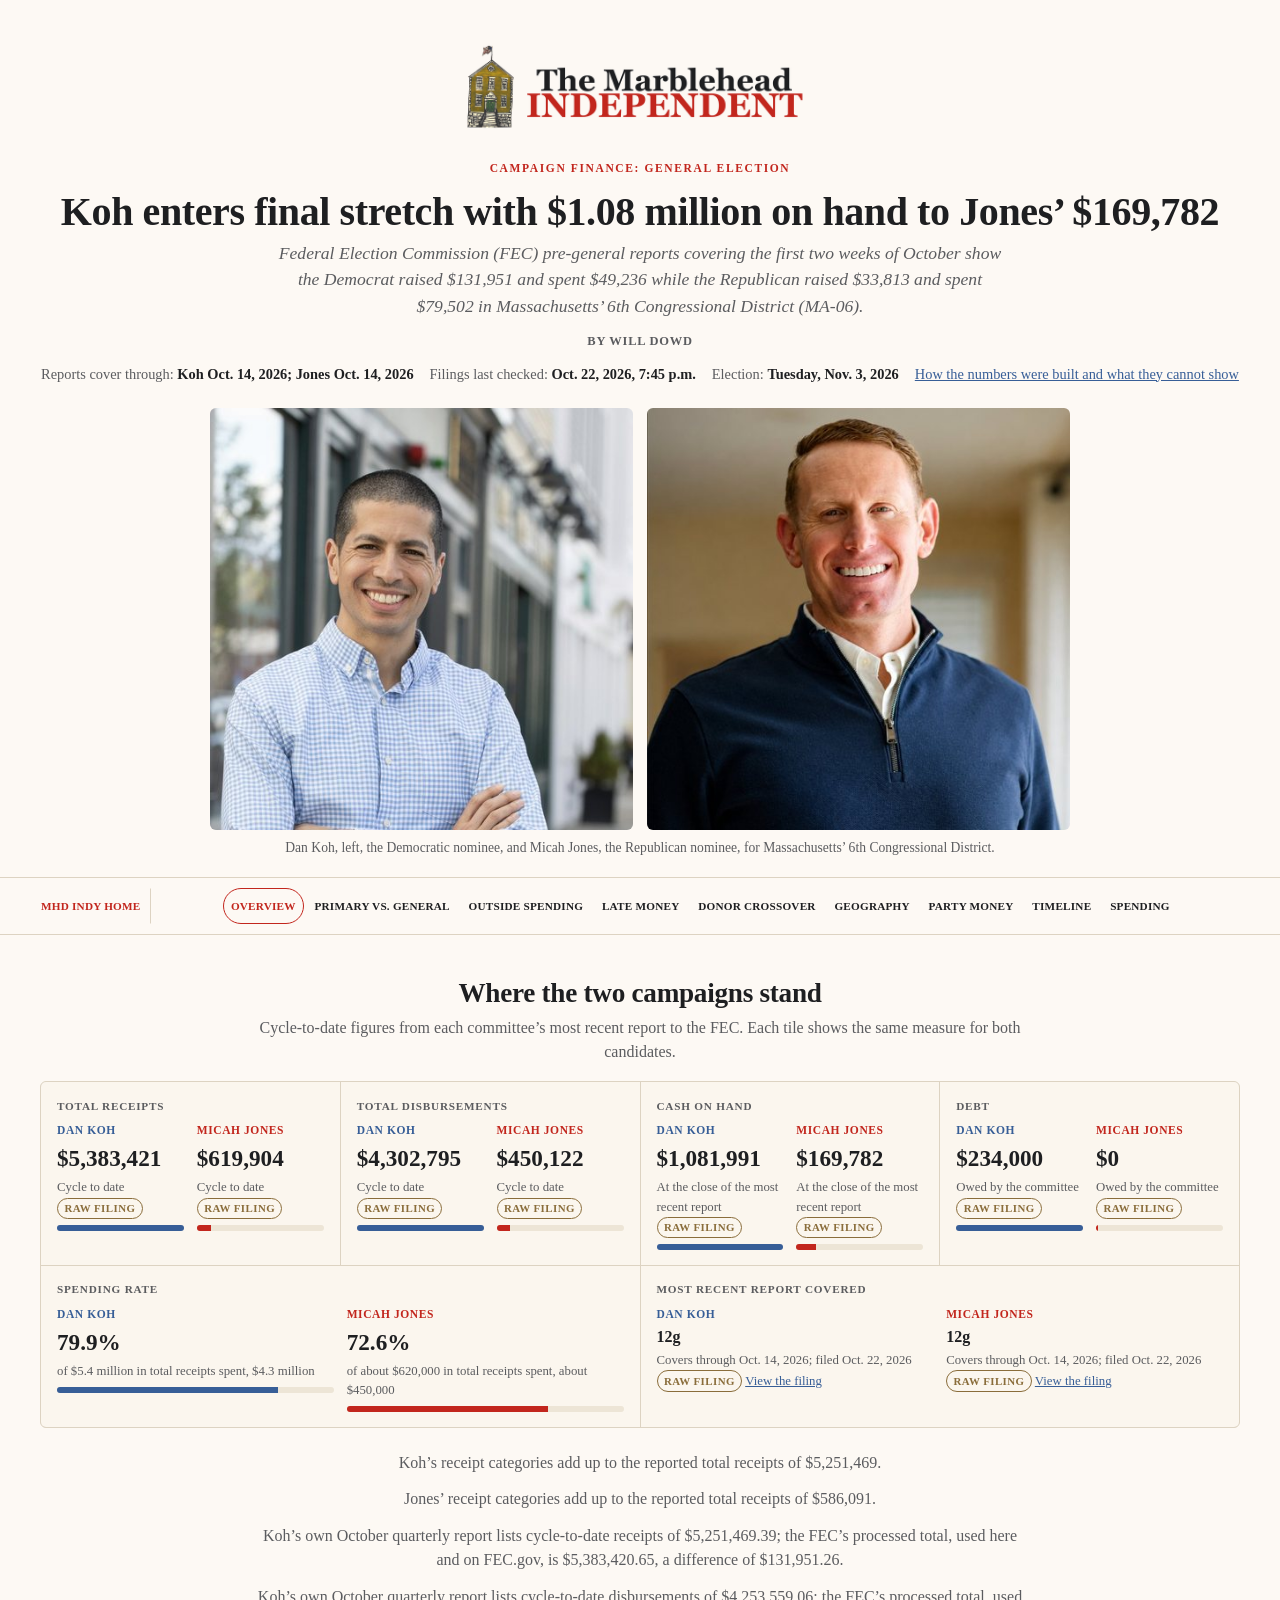
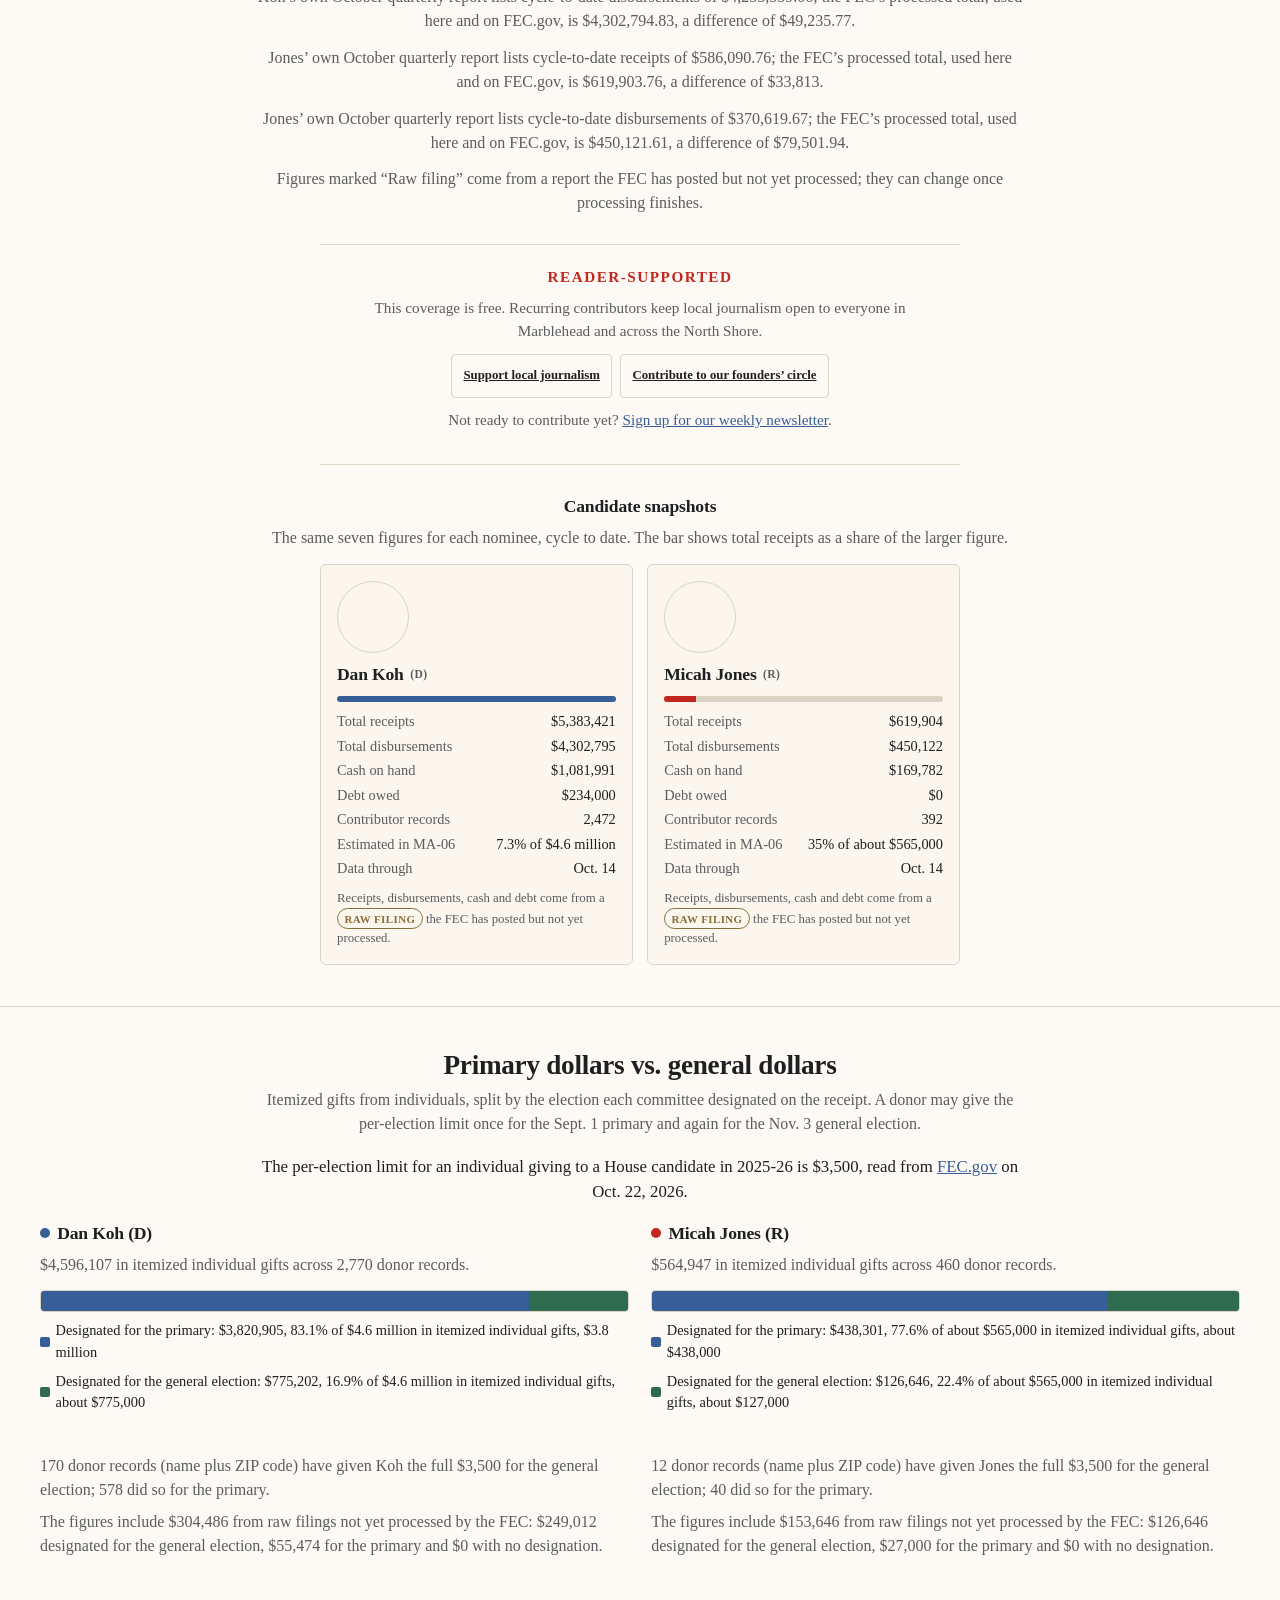
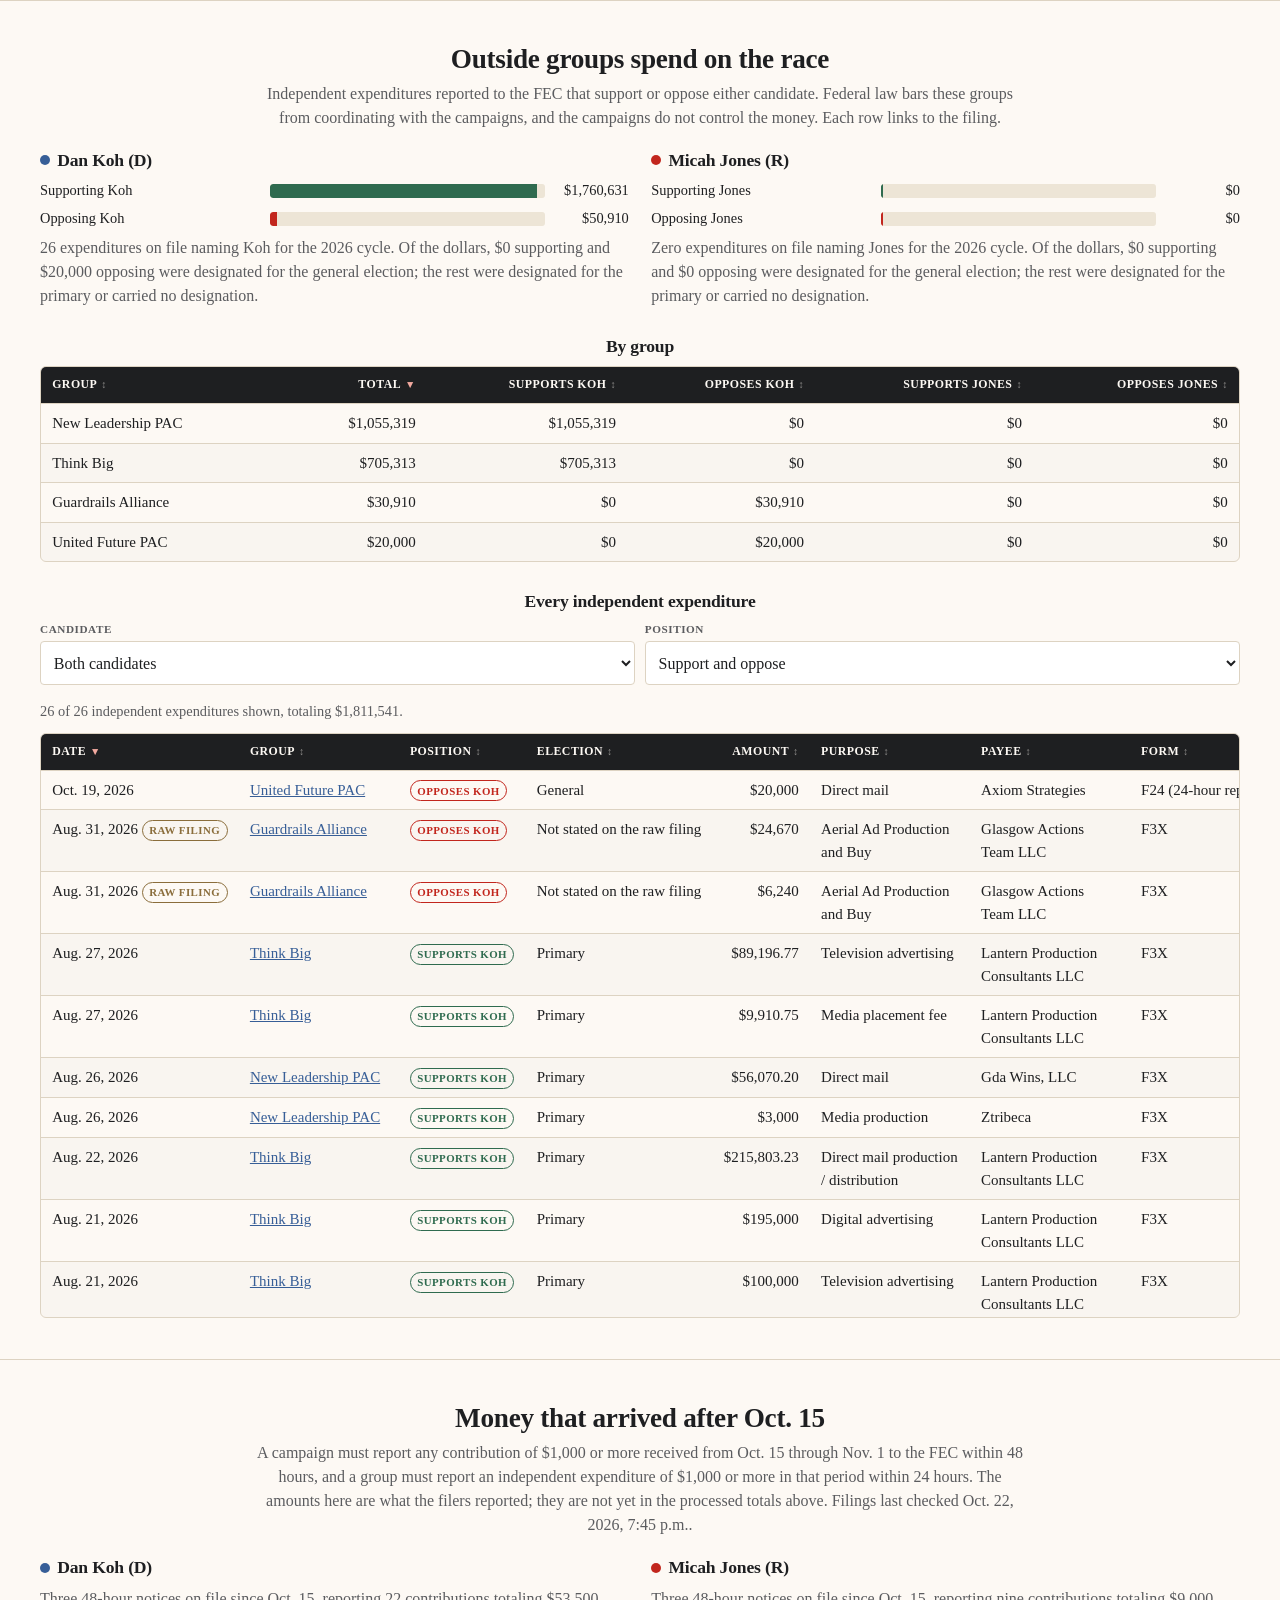
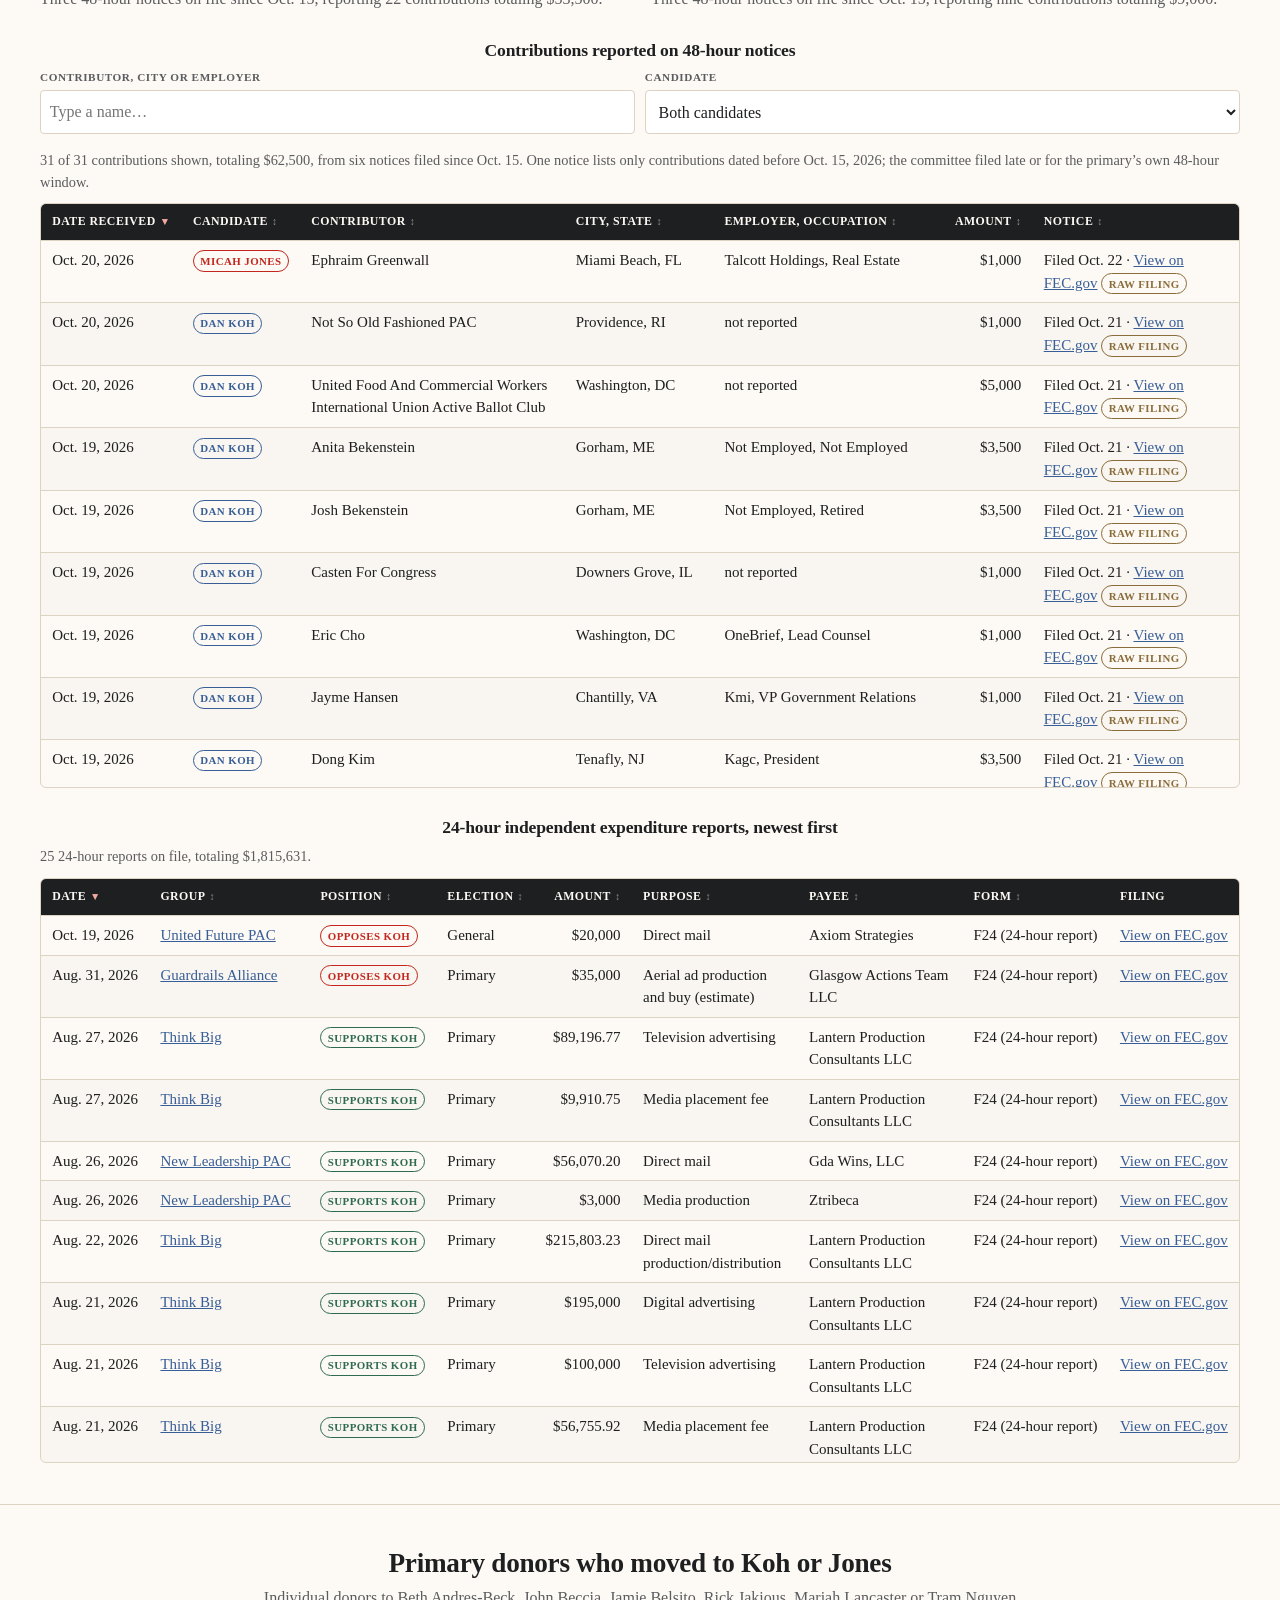
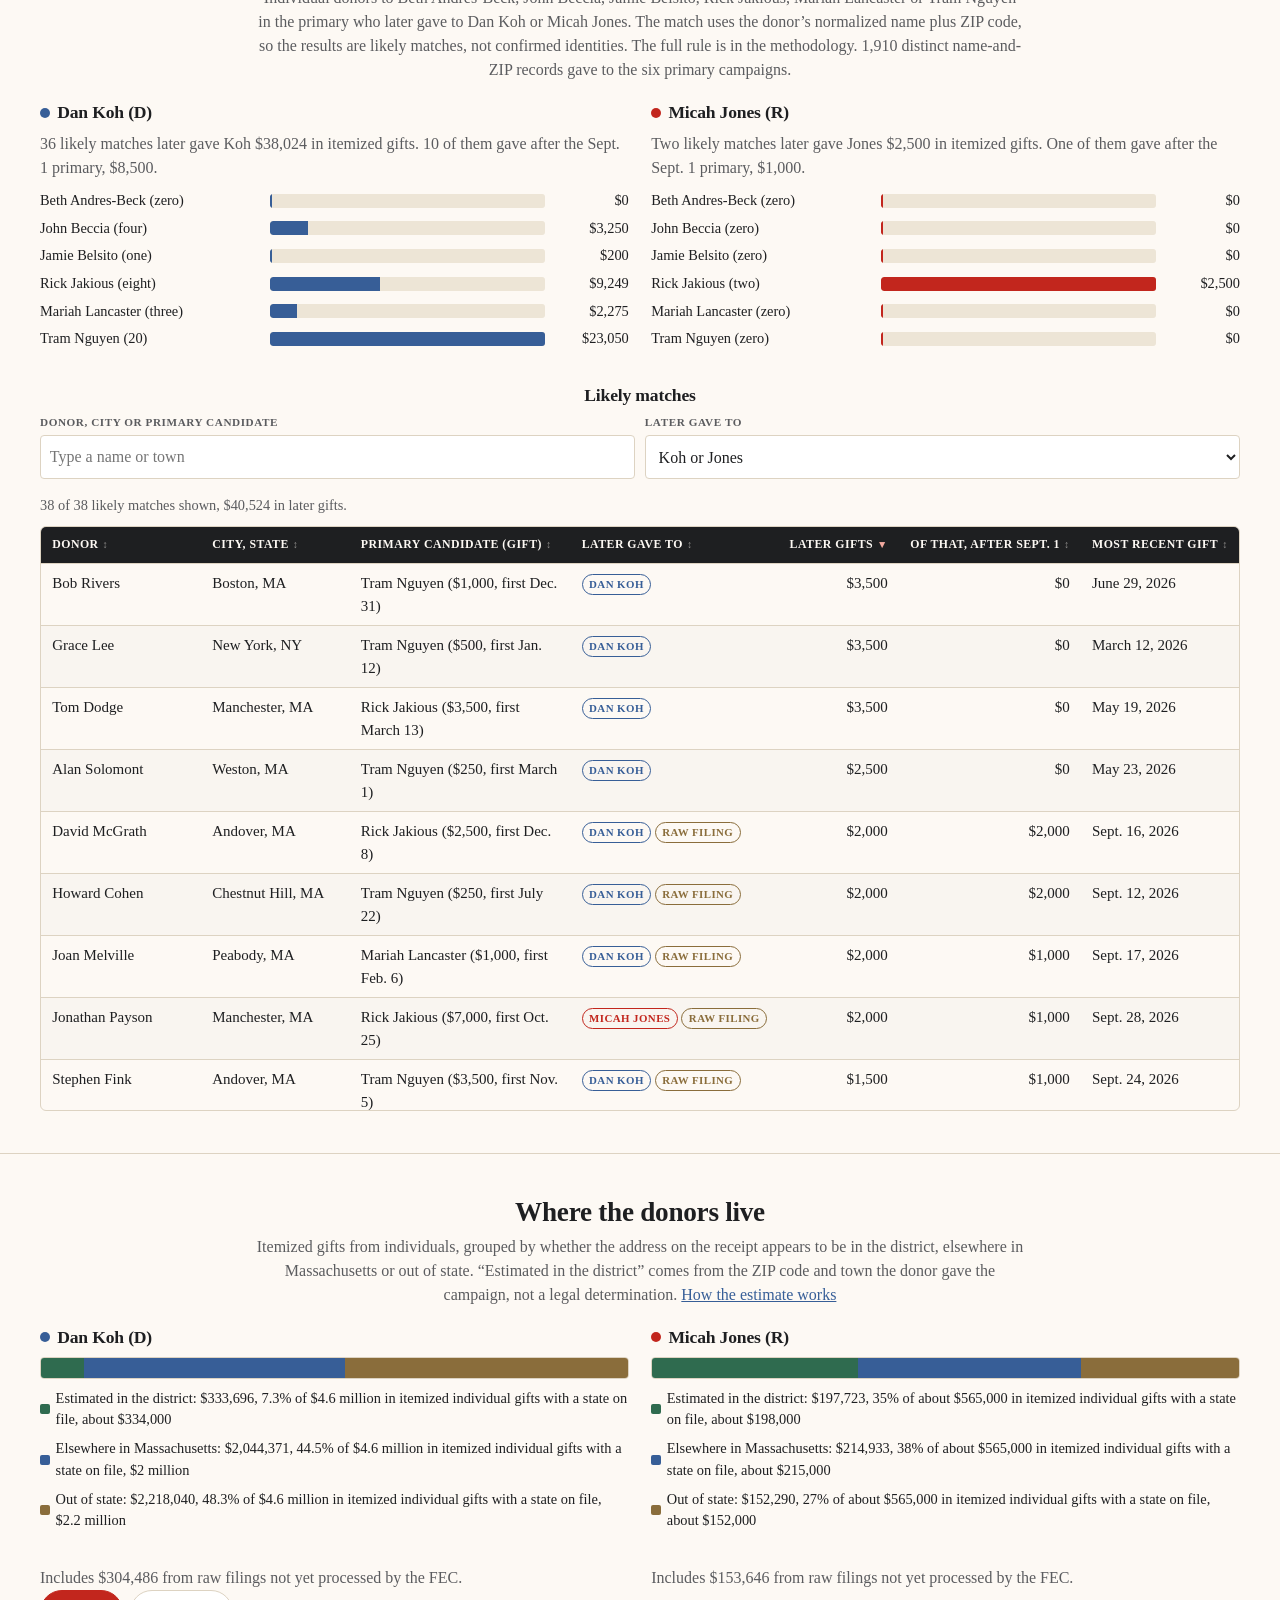
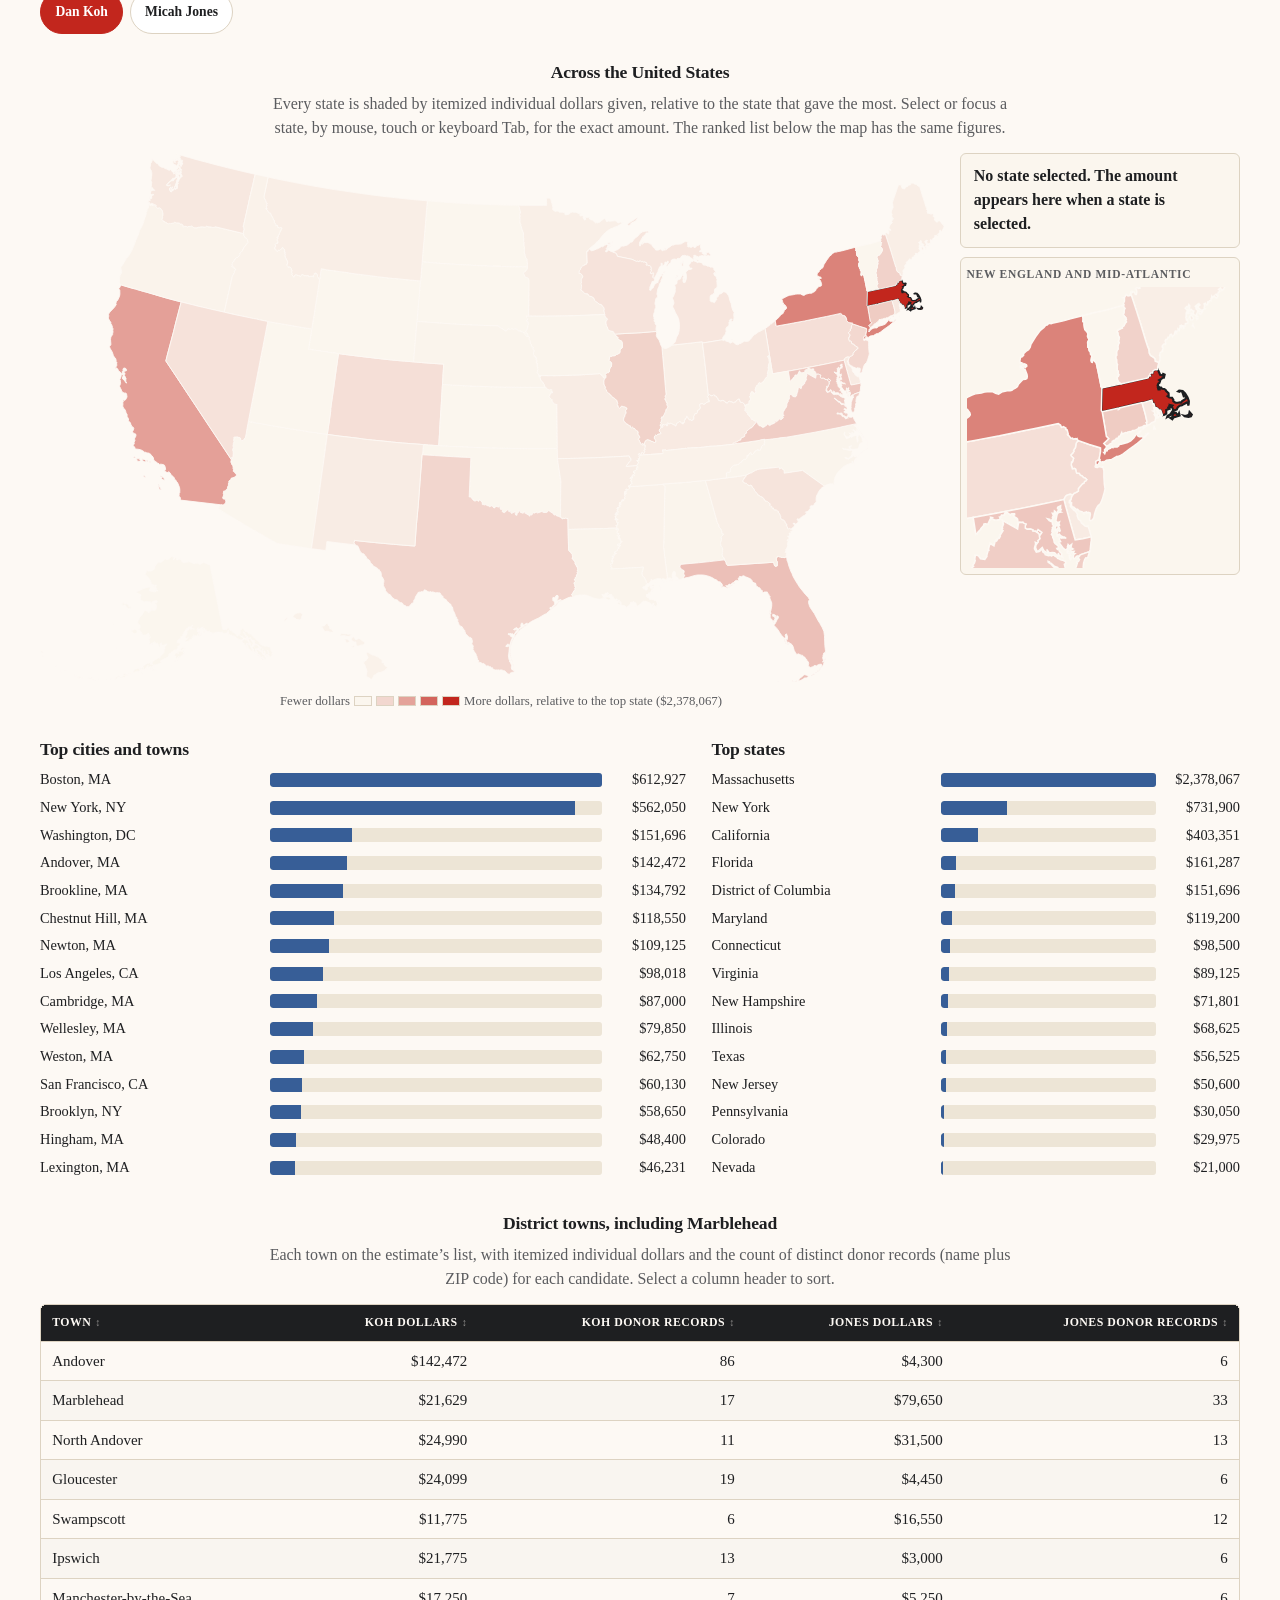
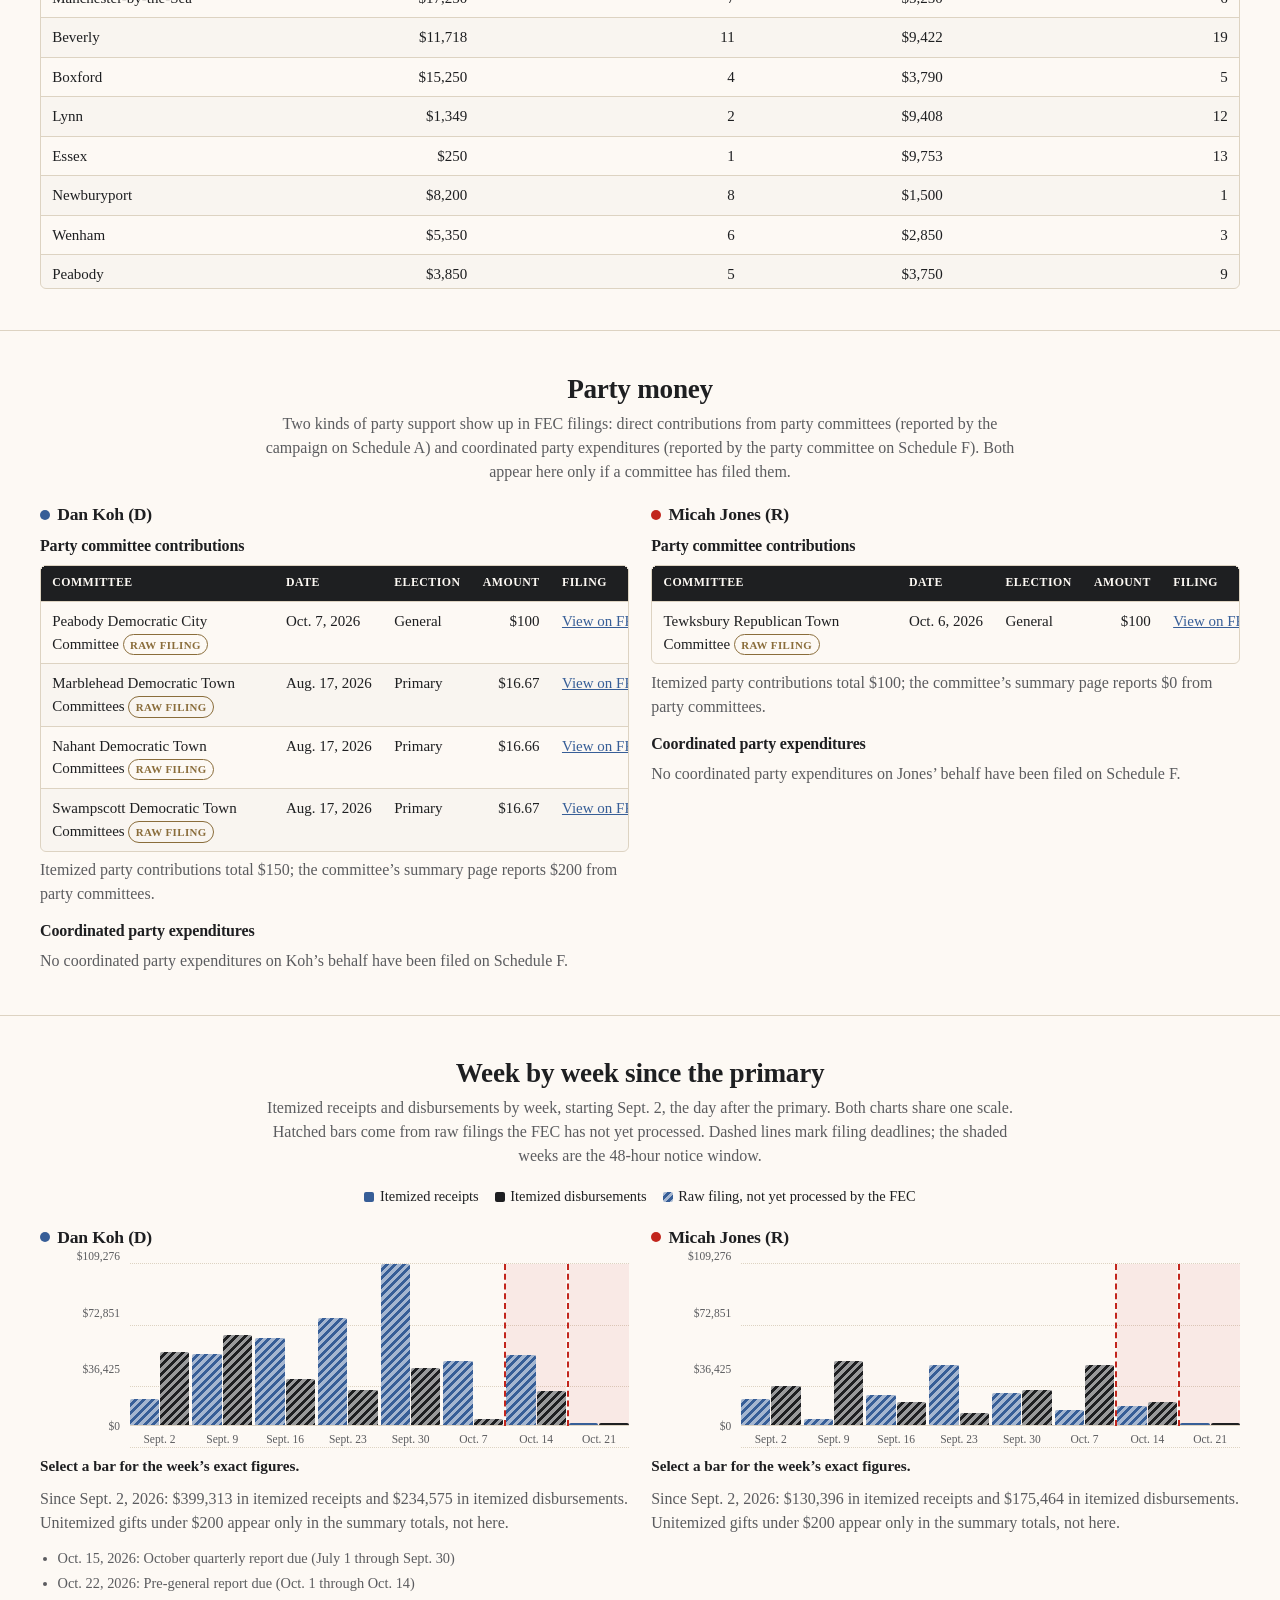
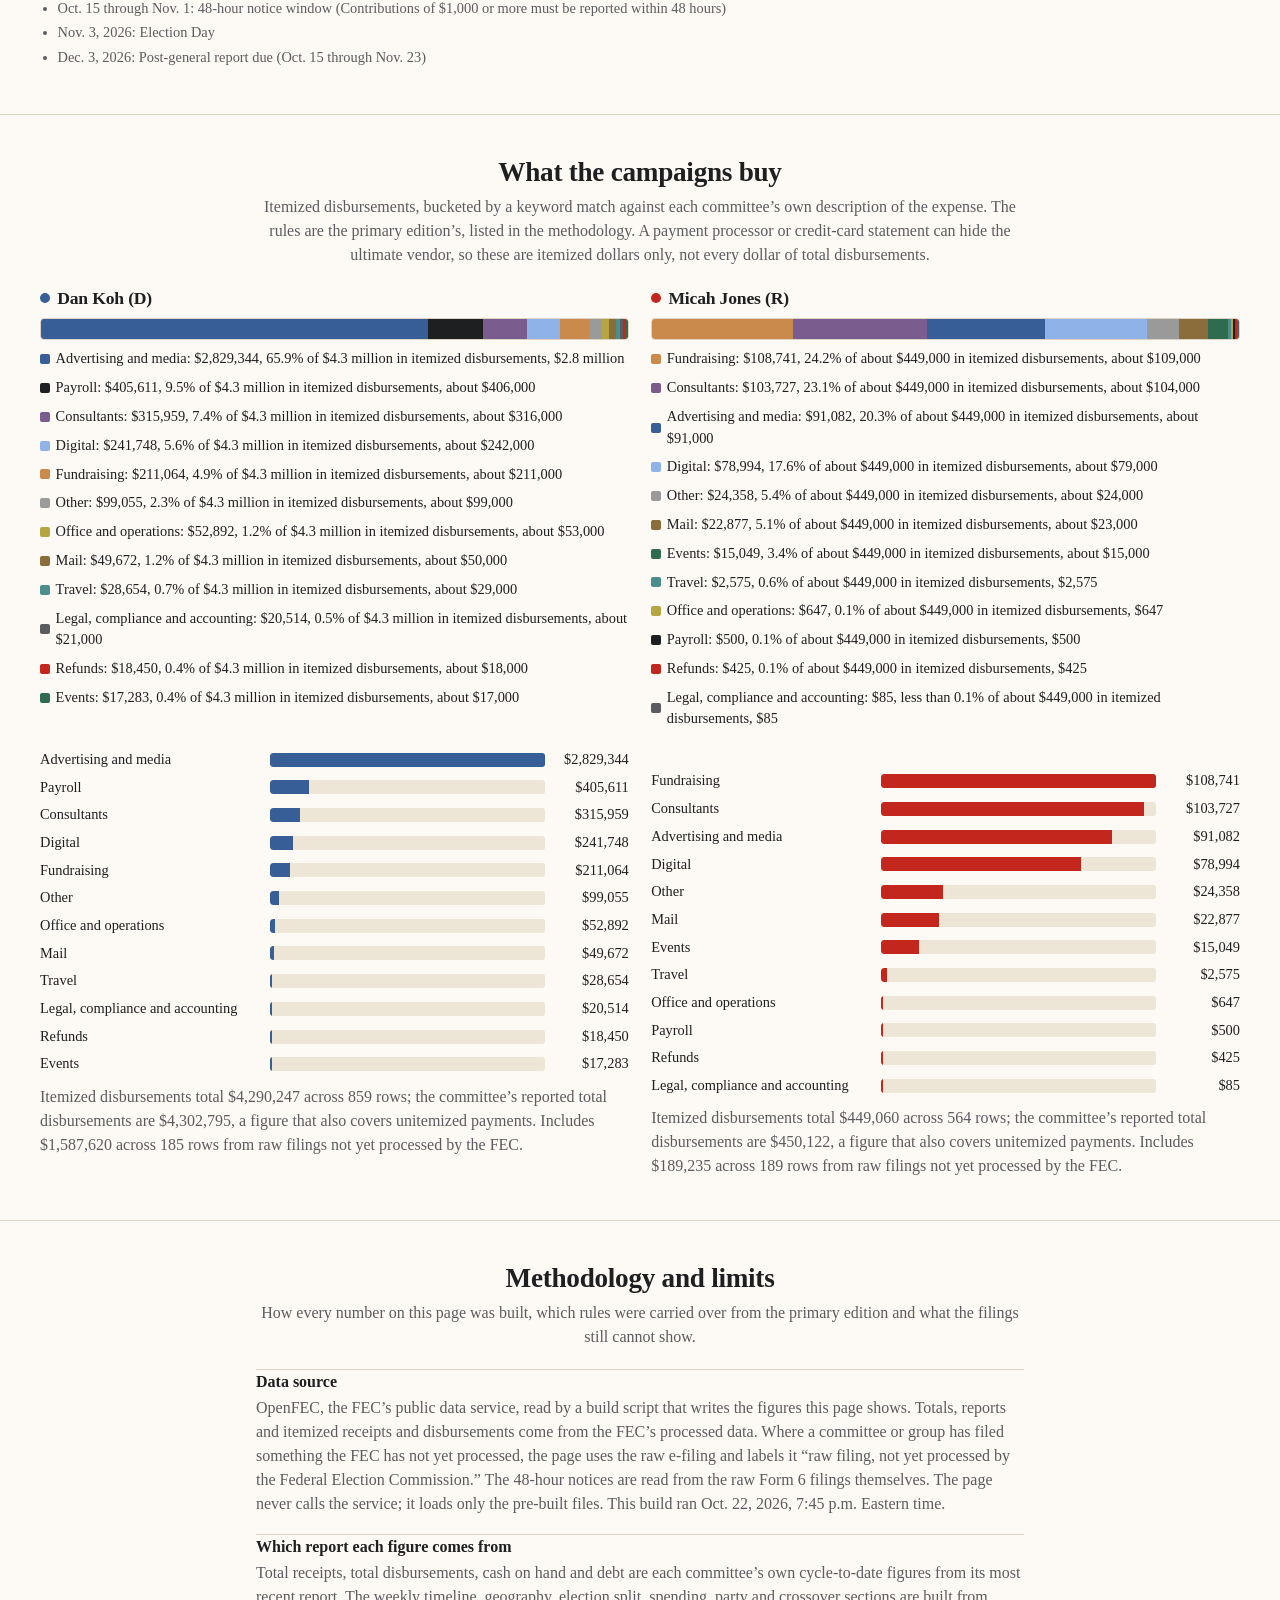
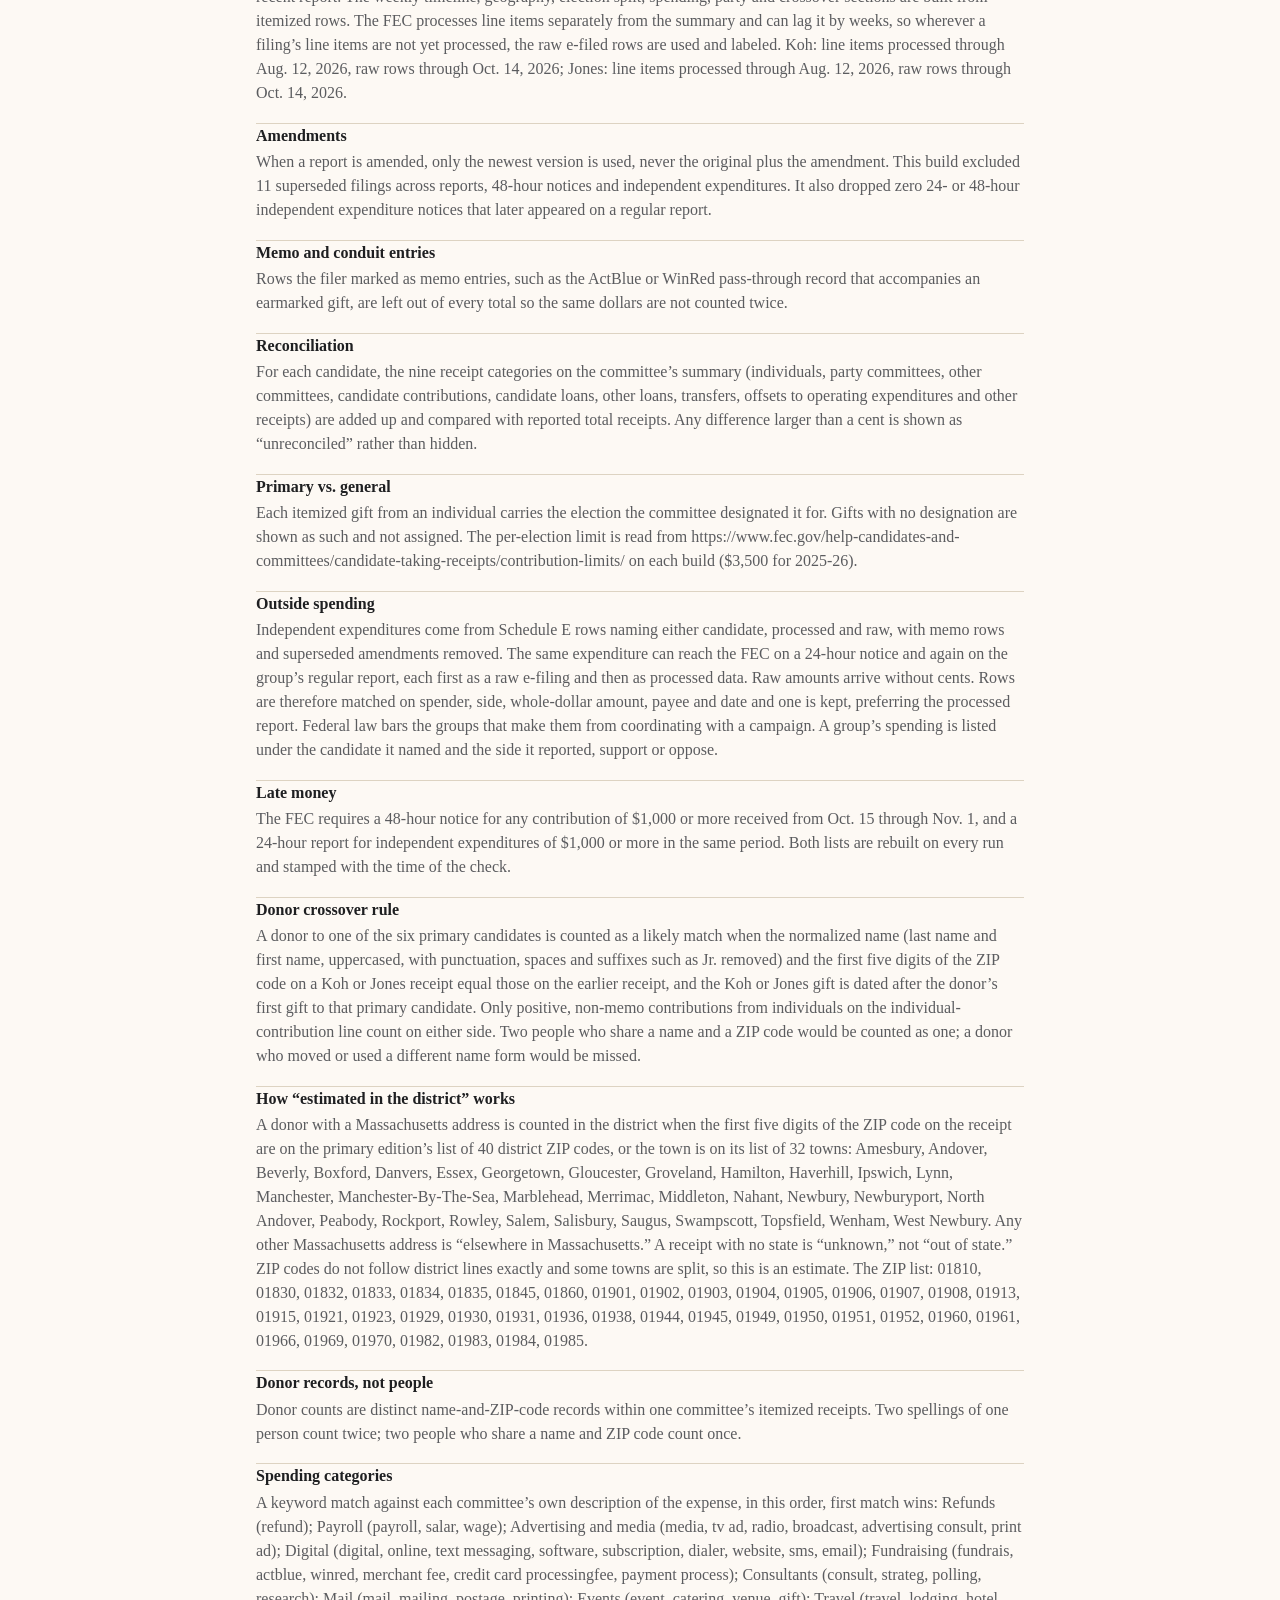
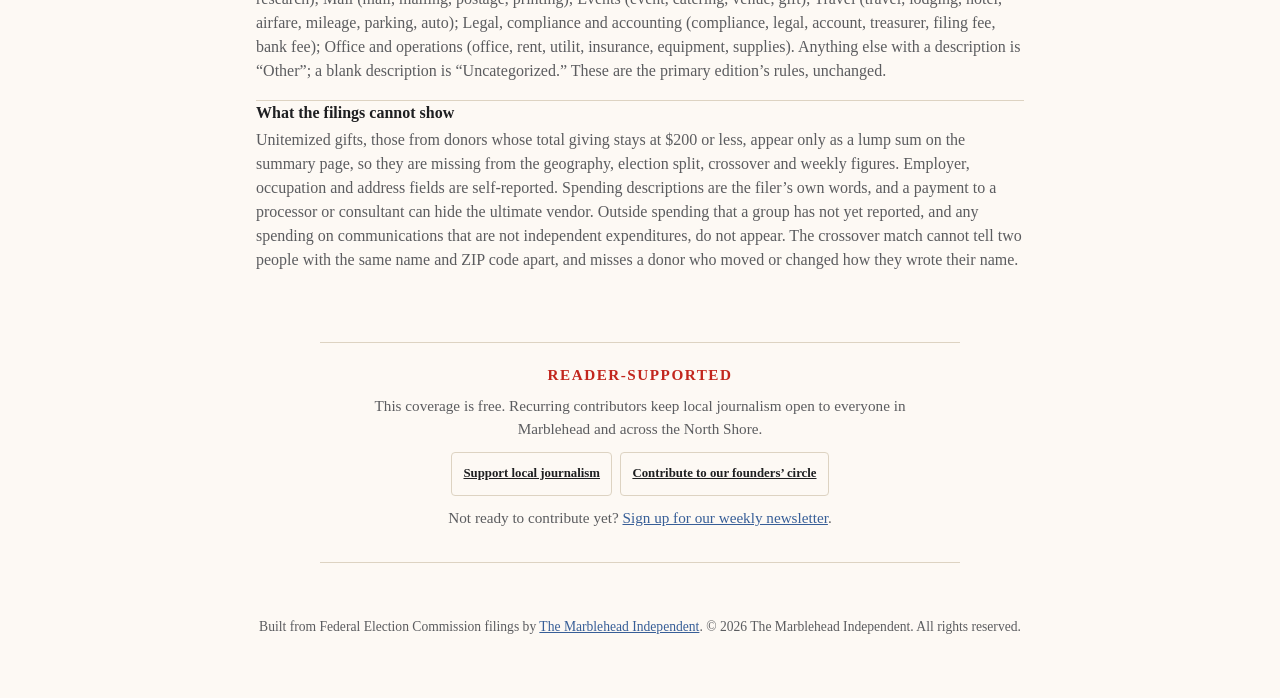
==== commit d63eab42: "Drop Methodology from the desktop link bar Nine links fit one row from 1,180 px (two rows below that" ====
--- a/index.html
+++ b/index.html
@@ -62,7 +62,6 @@
       <a href="#party">Party money</a>
       <a href="#timeline">Timeline</a>
       <a href="#spending">Spending</a>
-      <a href="#methodology">Methodology</a>
     </div>
     <label class="sectionnav-jump">
       <span class="sr-only">Jump to a section</span>
--- a/styles.css
+++ b/styles.css
@@ -418,10 +418,10 @@
   #ma06-app .method-item p, #ma06-app .method-item summary { pointer-events: auto; }
 }
 @media (min-width: 769px) and (max-width: 1024px) {
-  #ma06-app { --pad: 24px; --nav-h: 132px; }   /* the link bar wraps to three rows here */
-}
-@media (min-width: 1025px) and (max-width: 1279px) {
-  #ma06-app { --nav-h: 94px; }                 /* two rows */
+  #ma06-app { --pad: 24px; --nav-h: 94px; }    /* the link bar wraps to two rows here */
+}
+@media (min-width: 1025px) and (max-width: 1179px) {
+  #ma06-app { --nav-h: 94px; }                 /* two rows; one row from 1,180 px */
 }
 @media (min-width: 1025px) {
   #ma06-app .metric-grid { grid-template-columns: repeat(3, 1fr); }
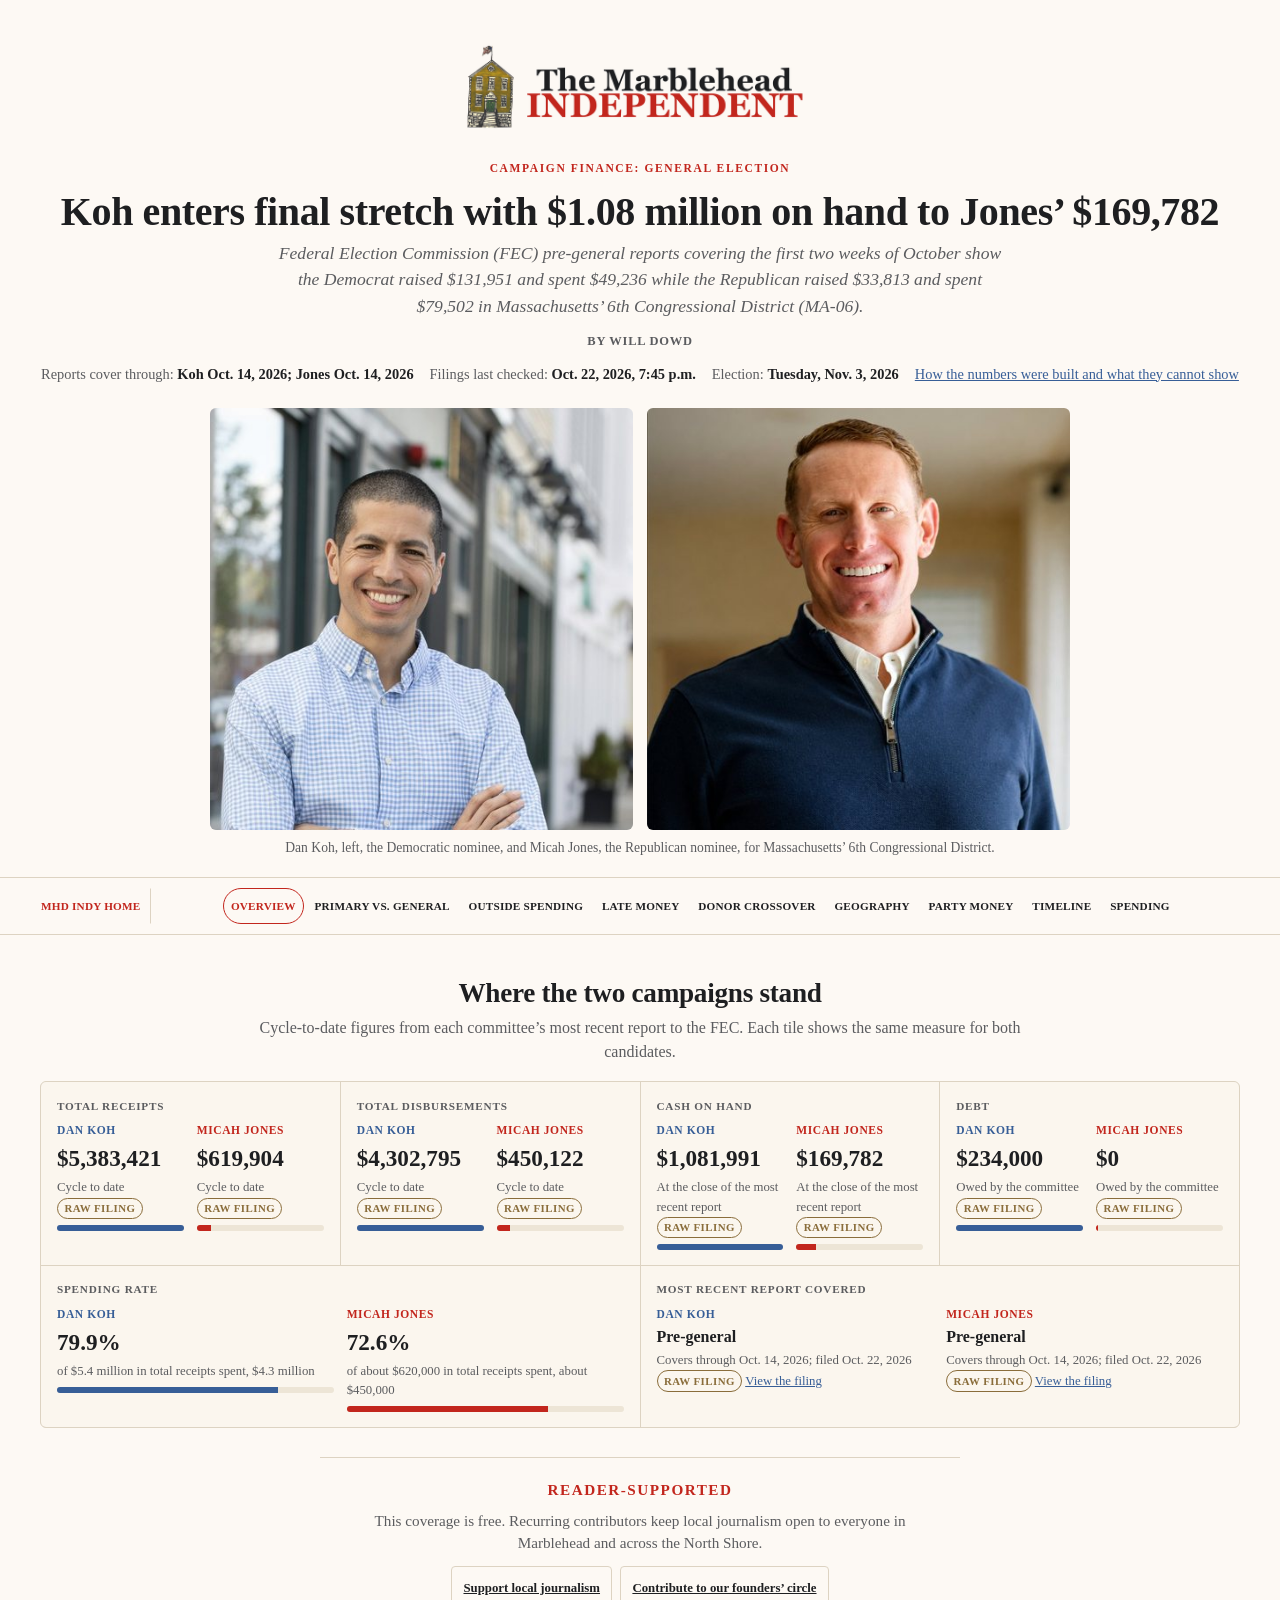
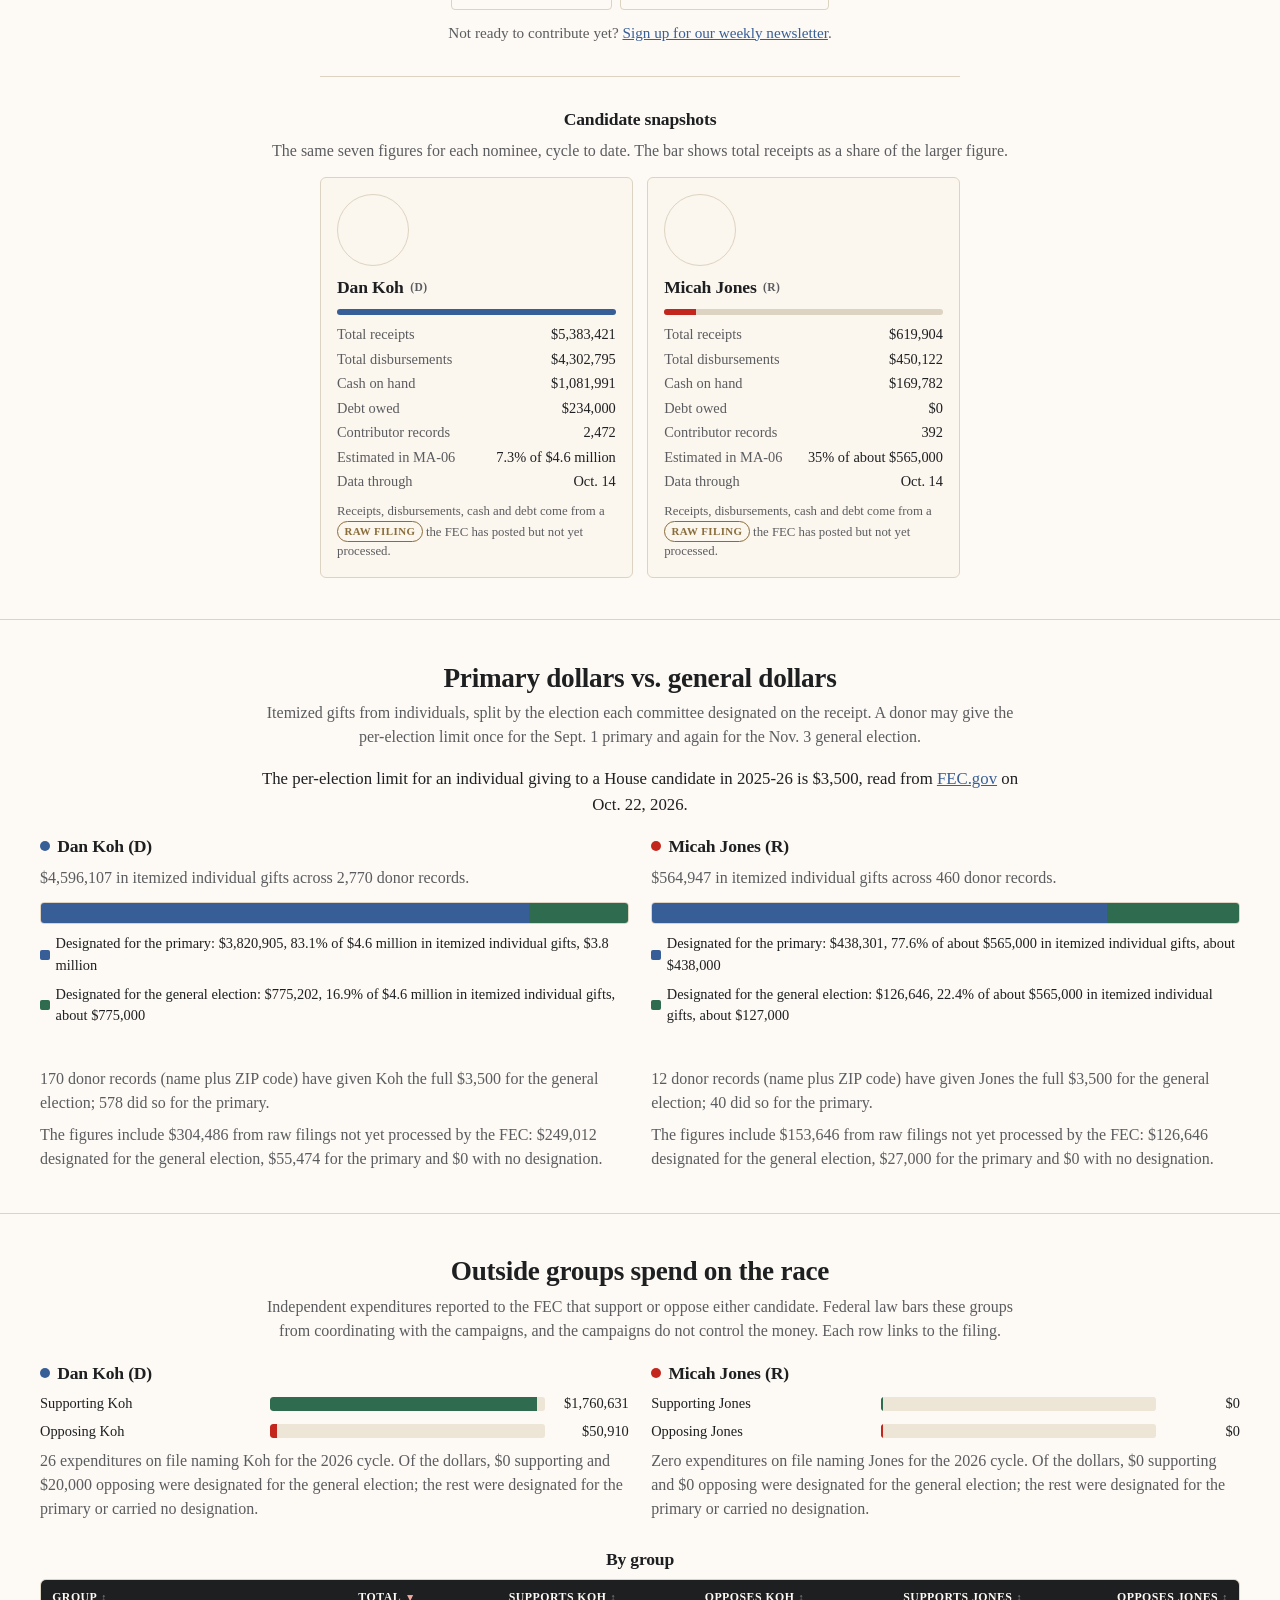
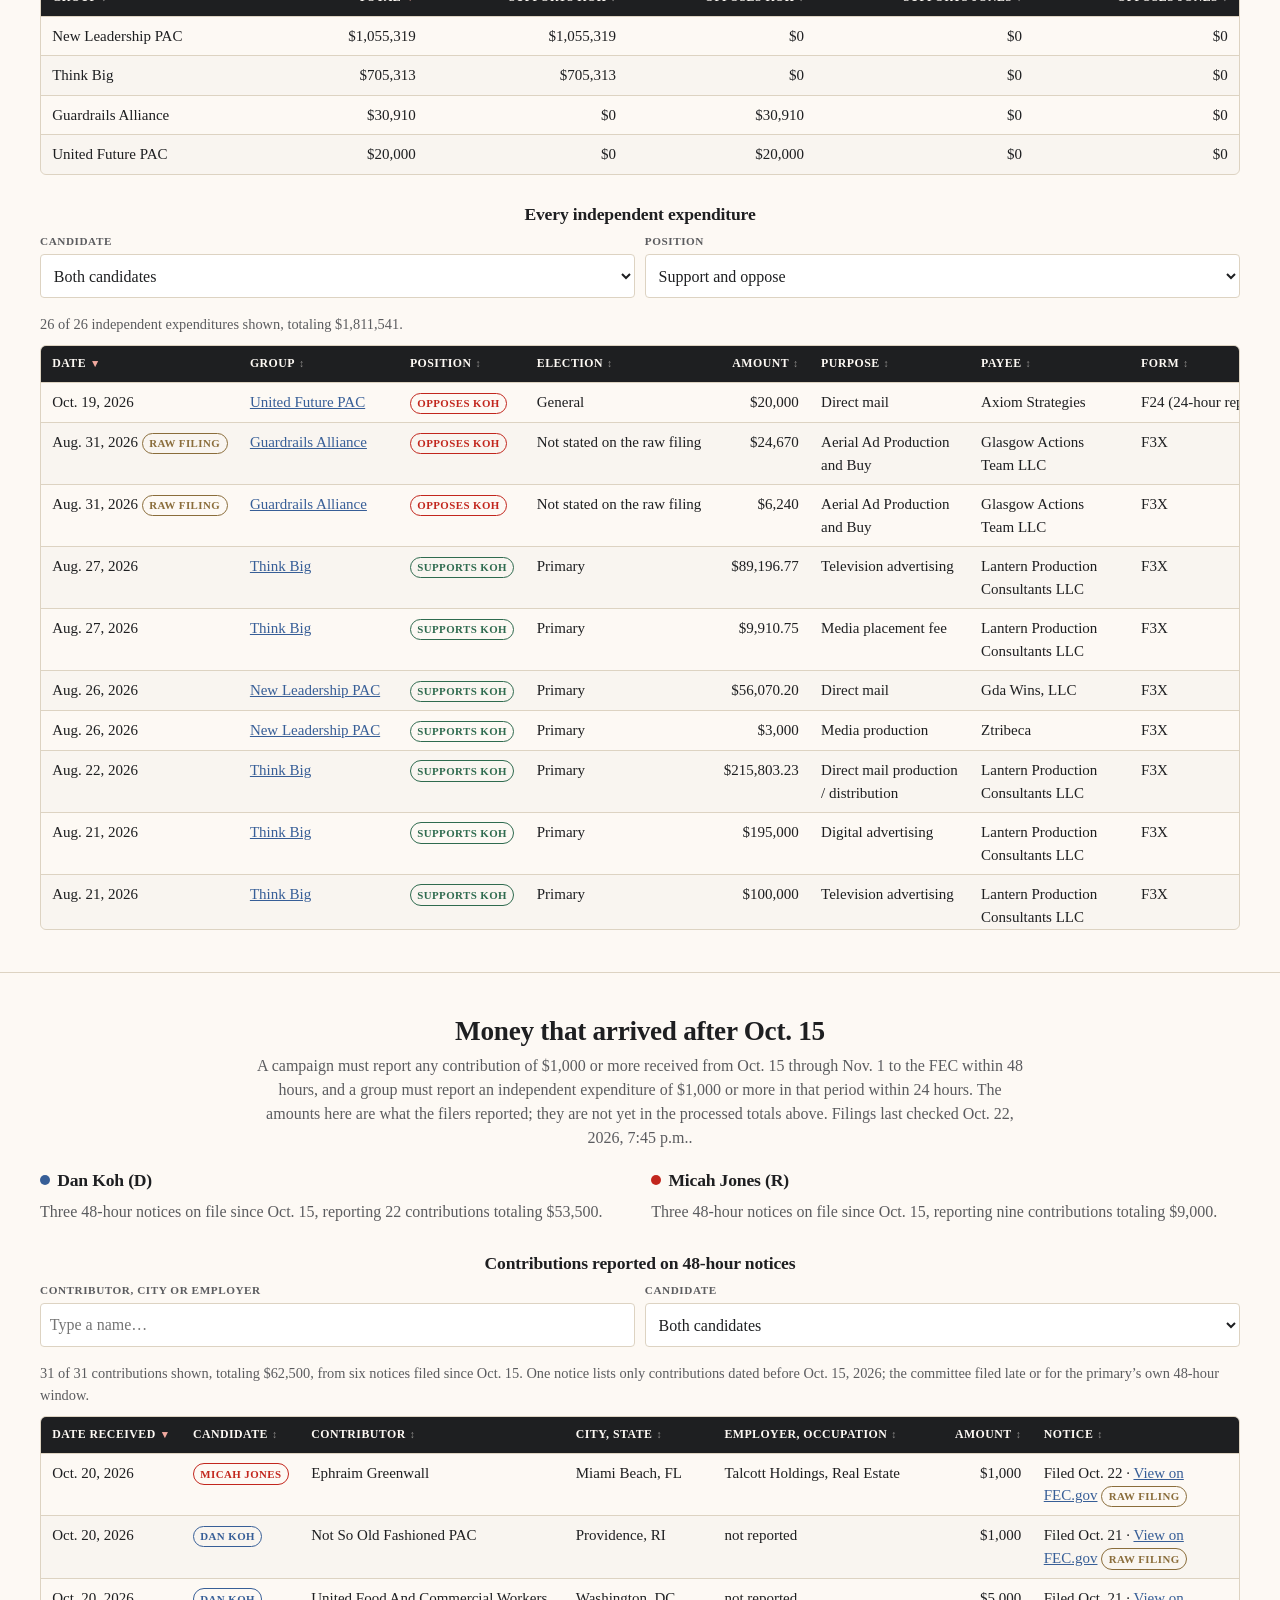
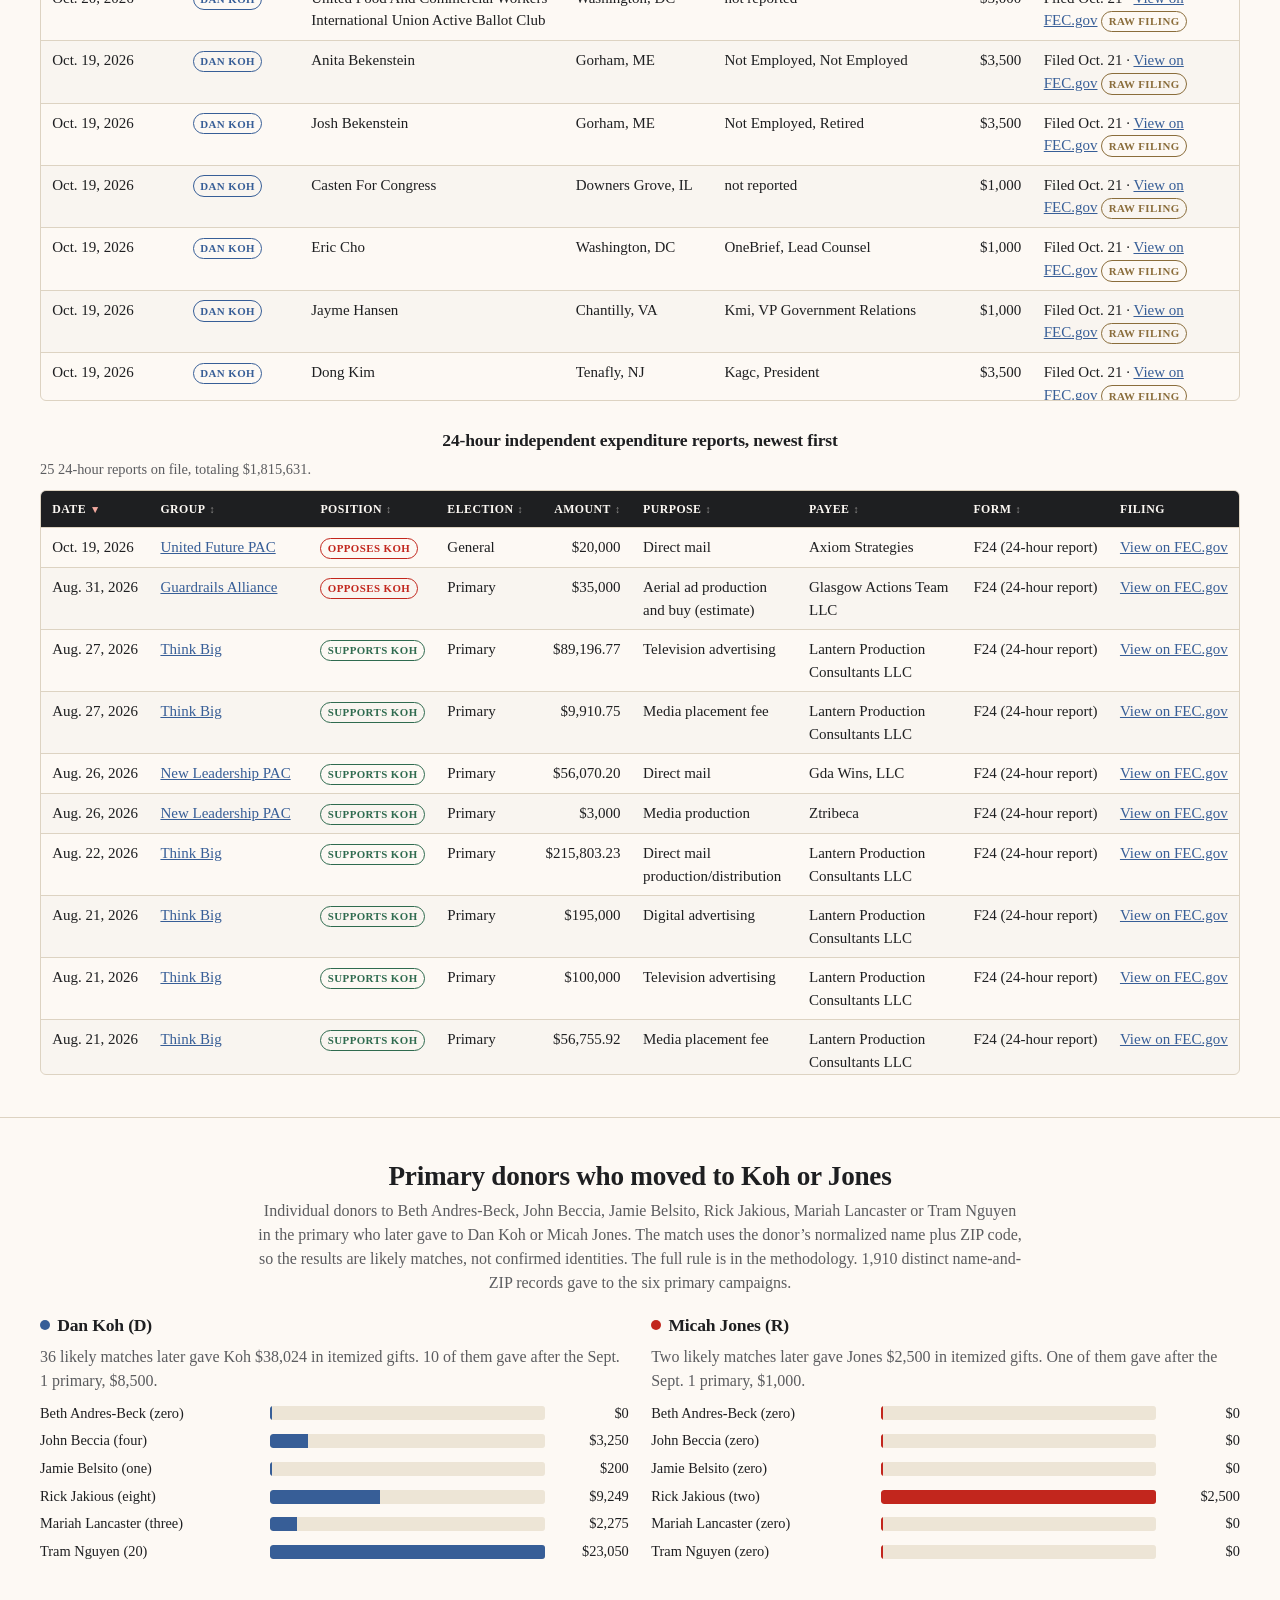
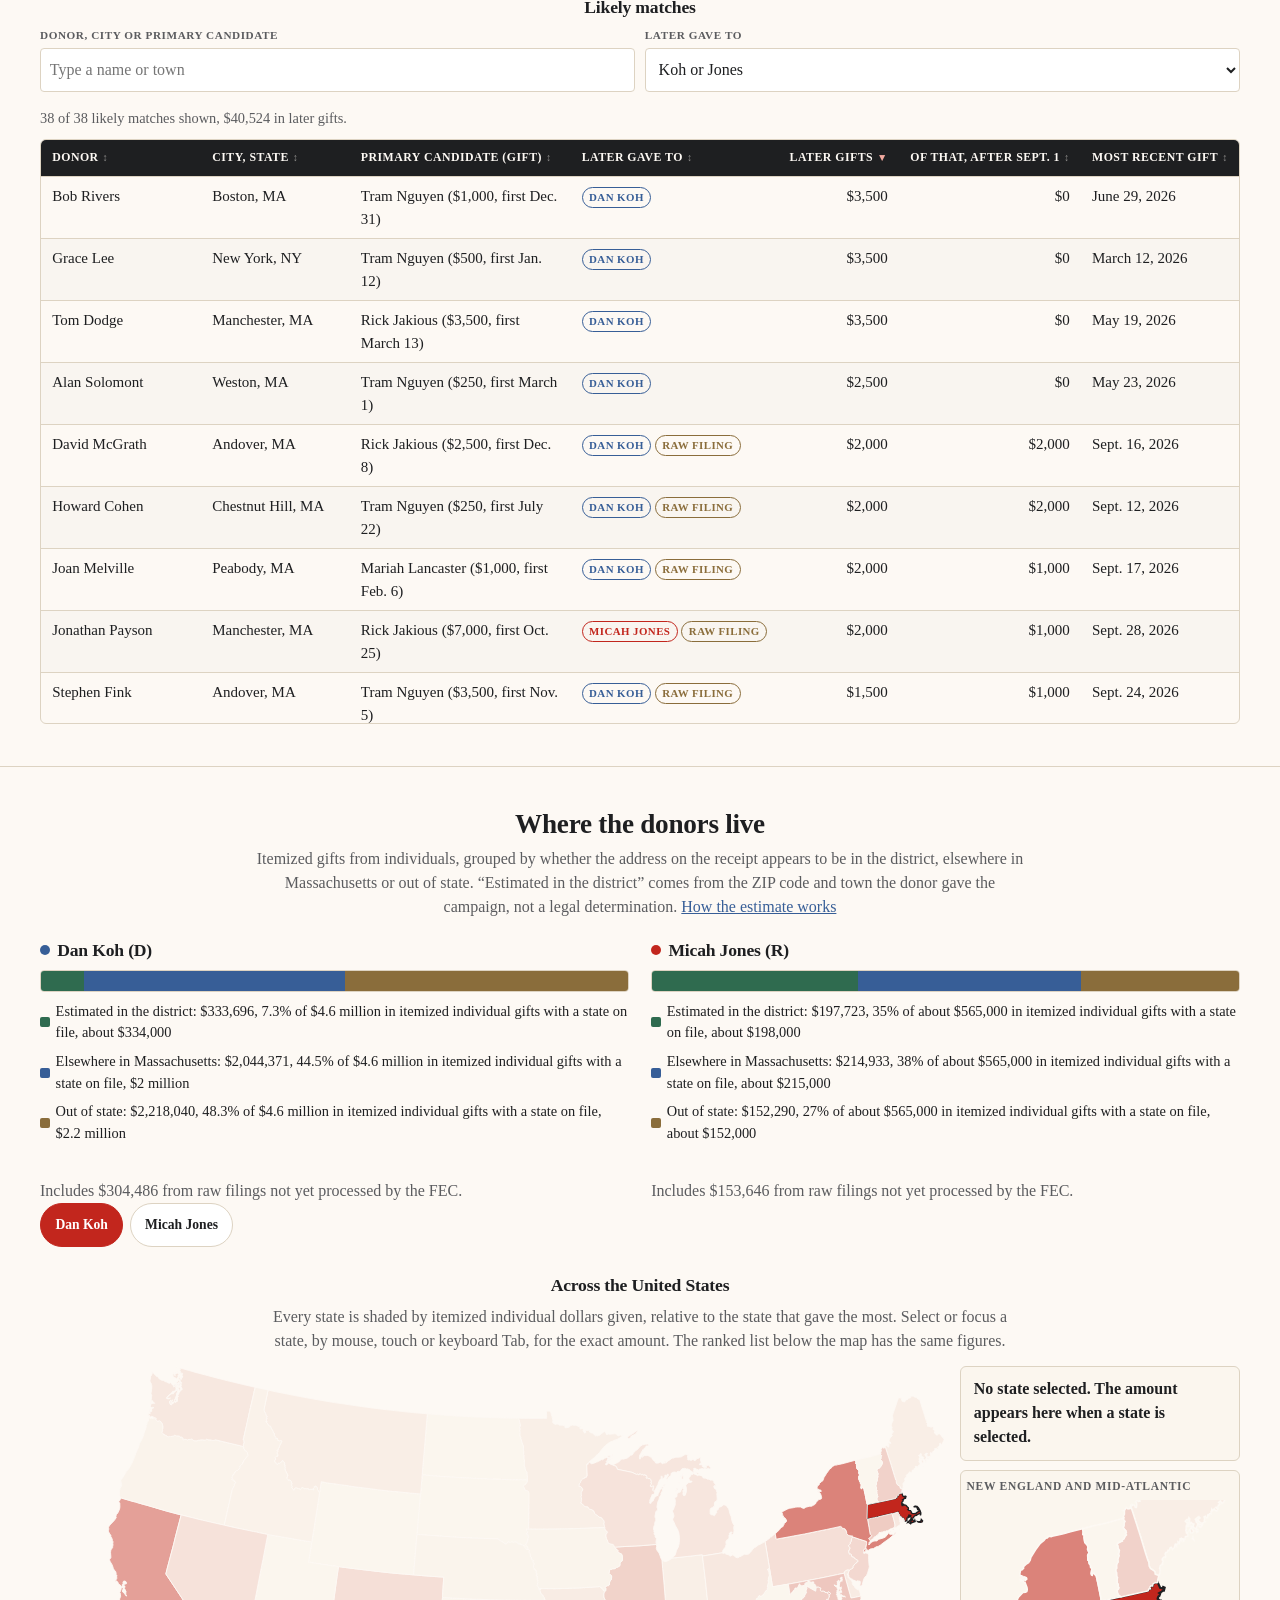
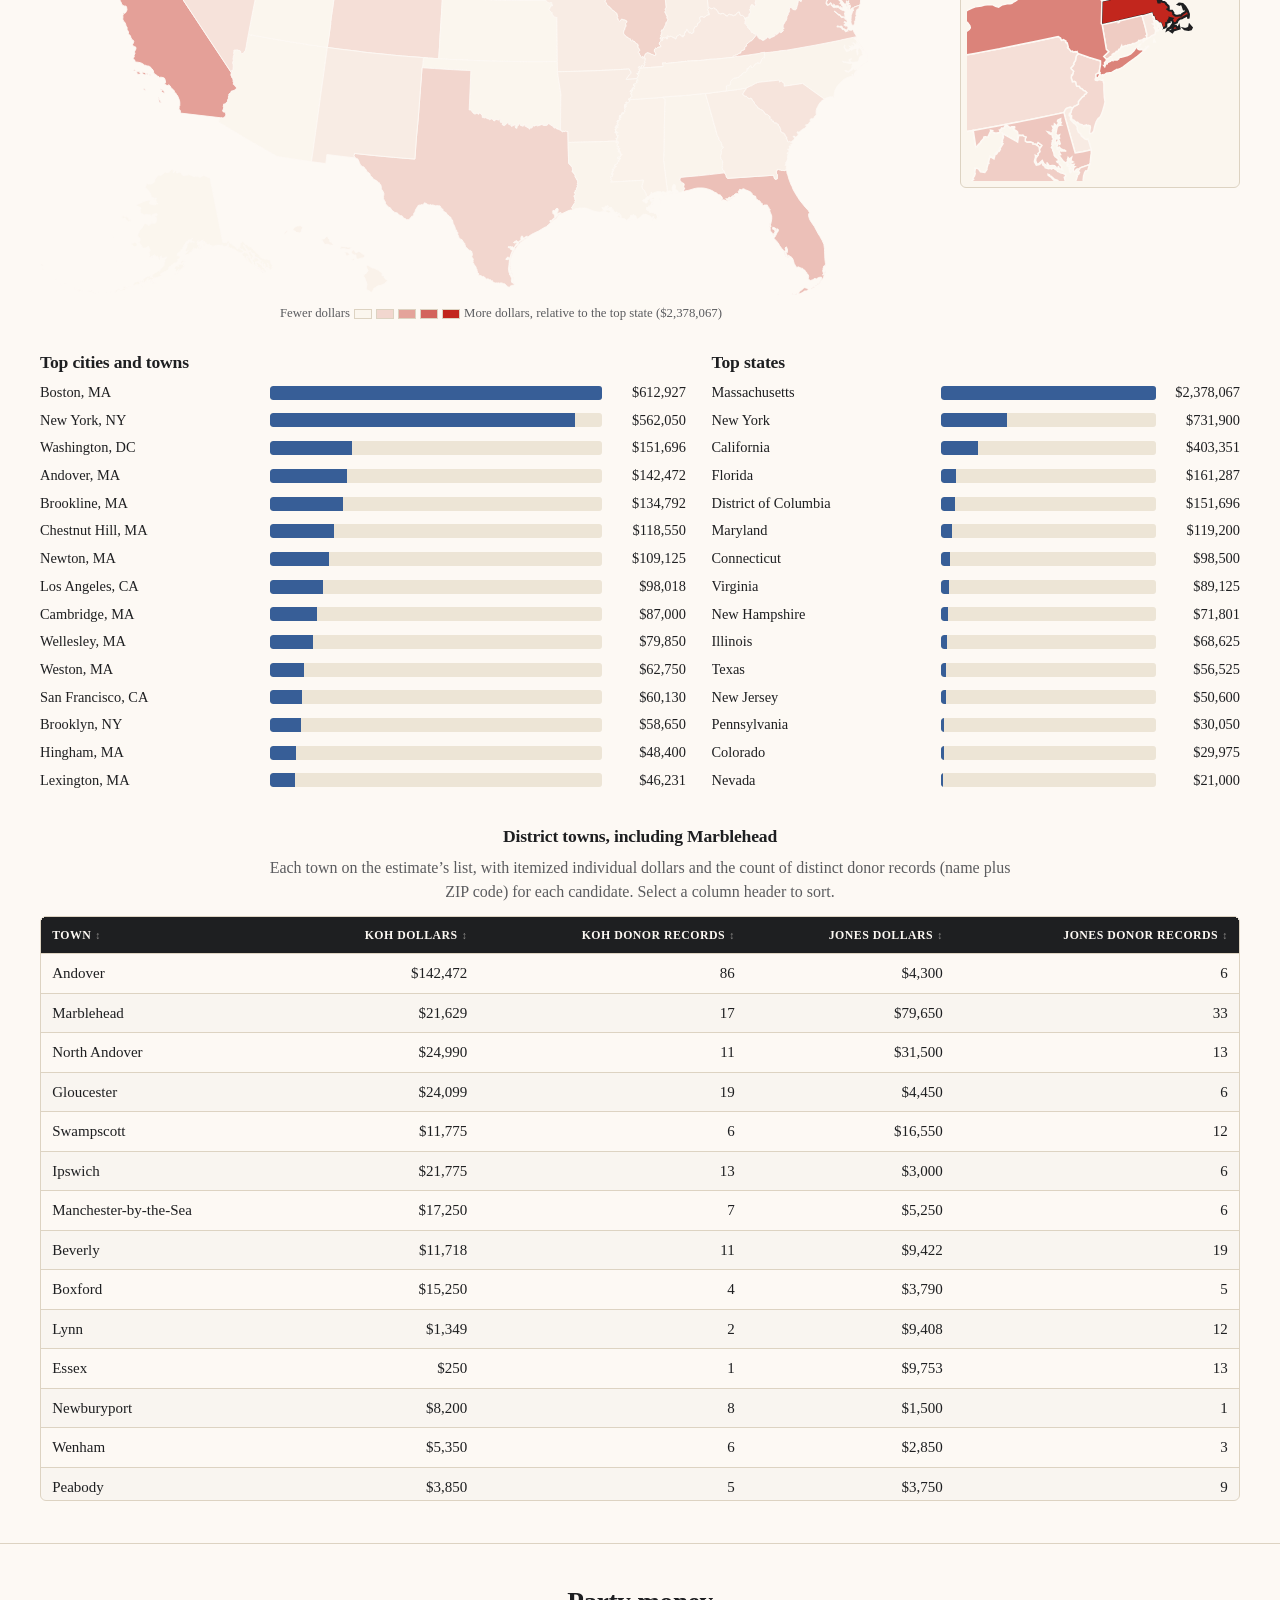
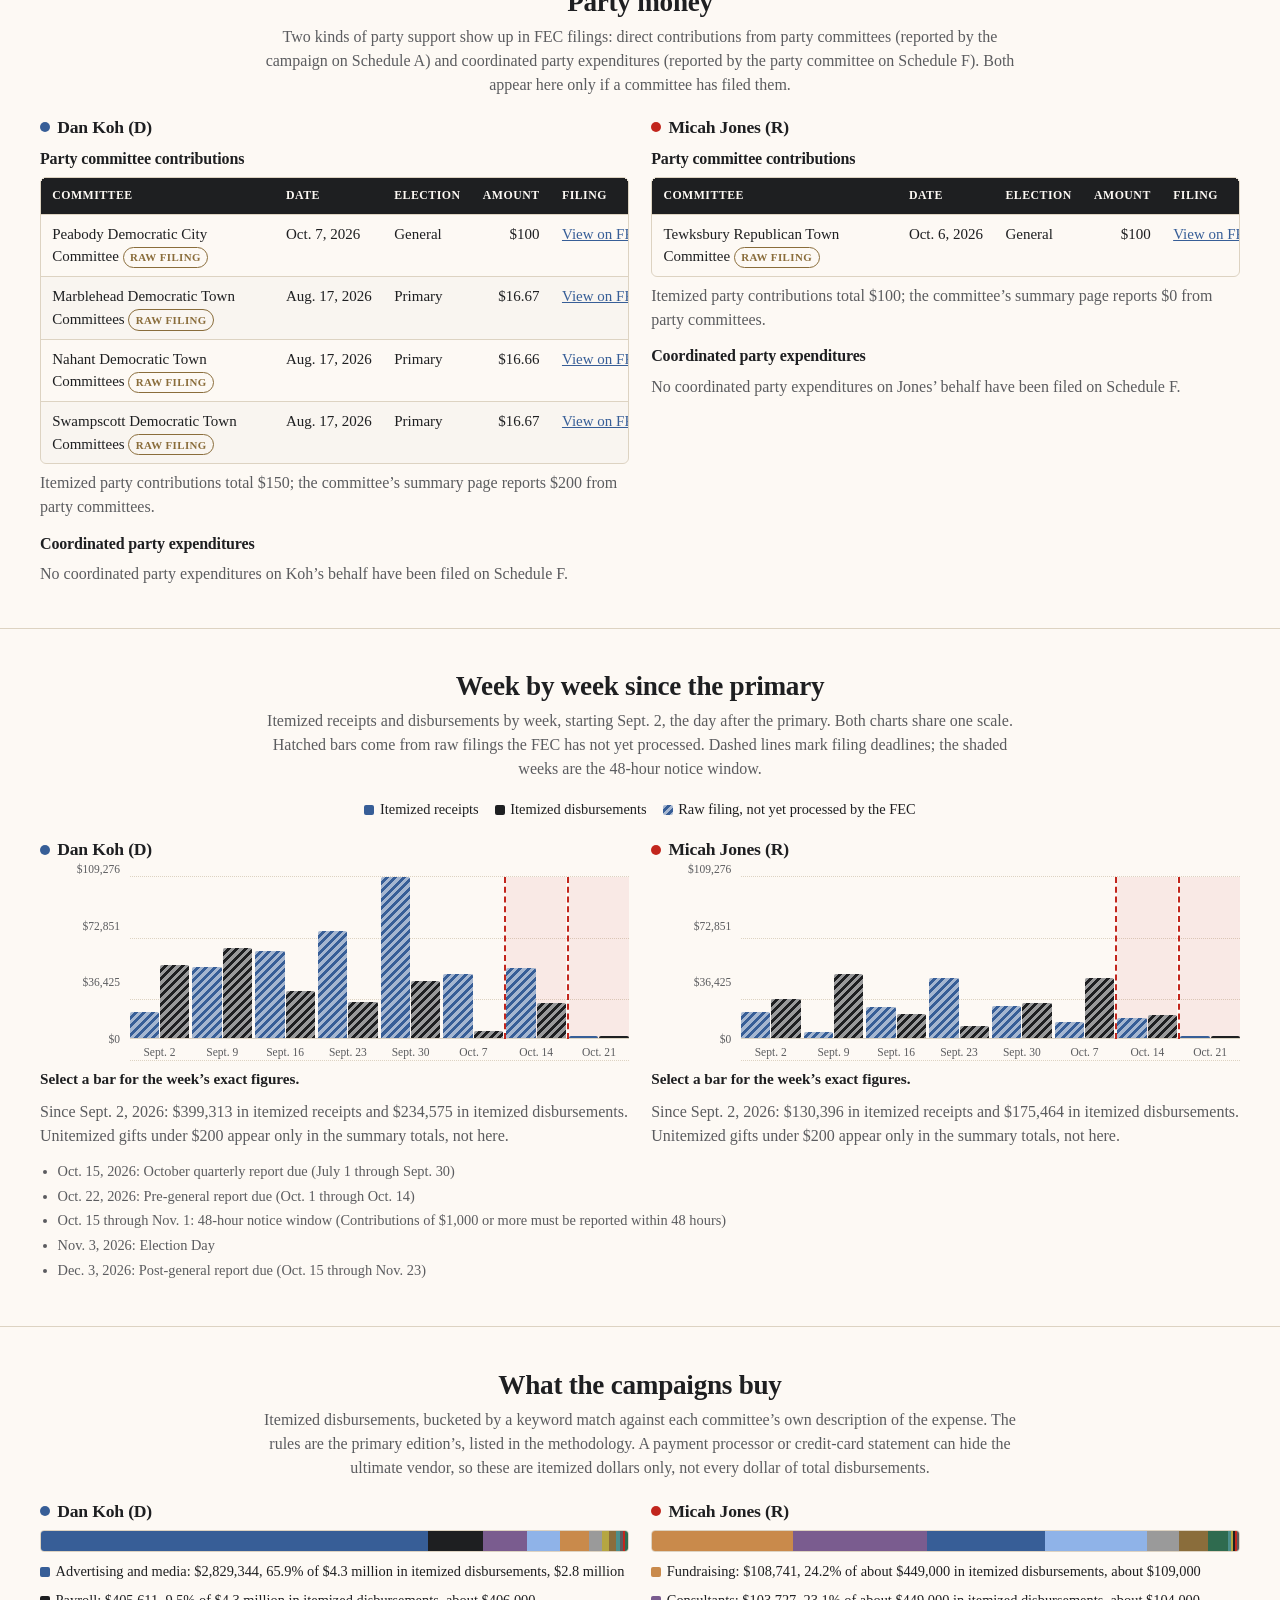
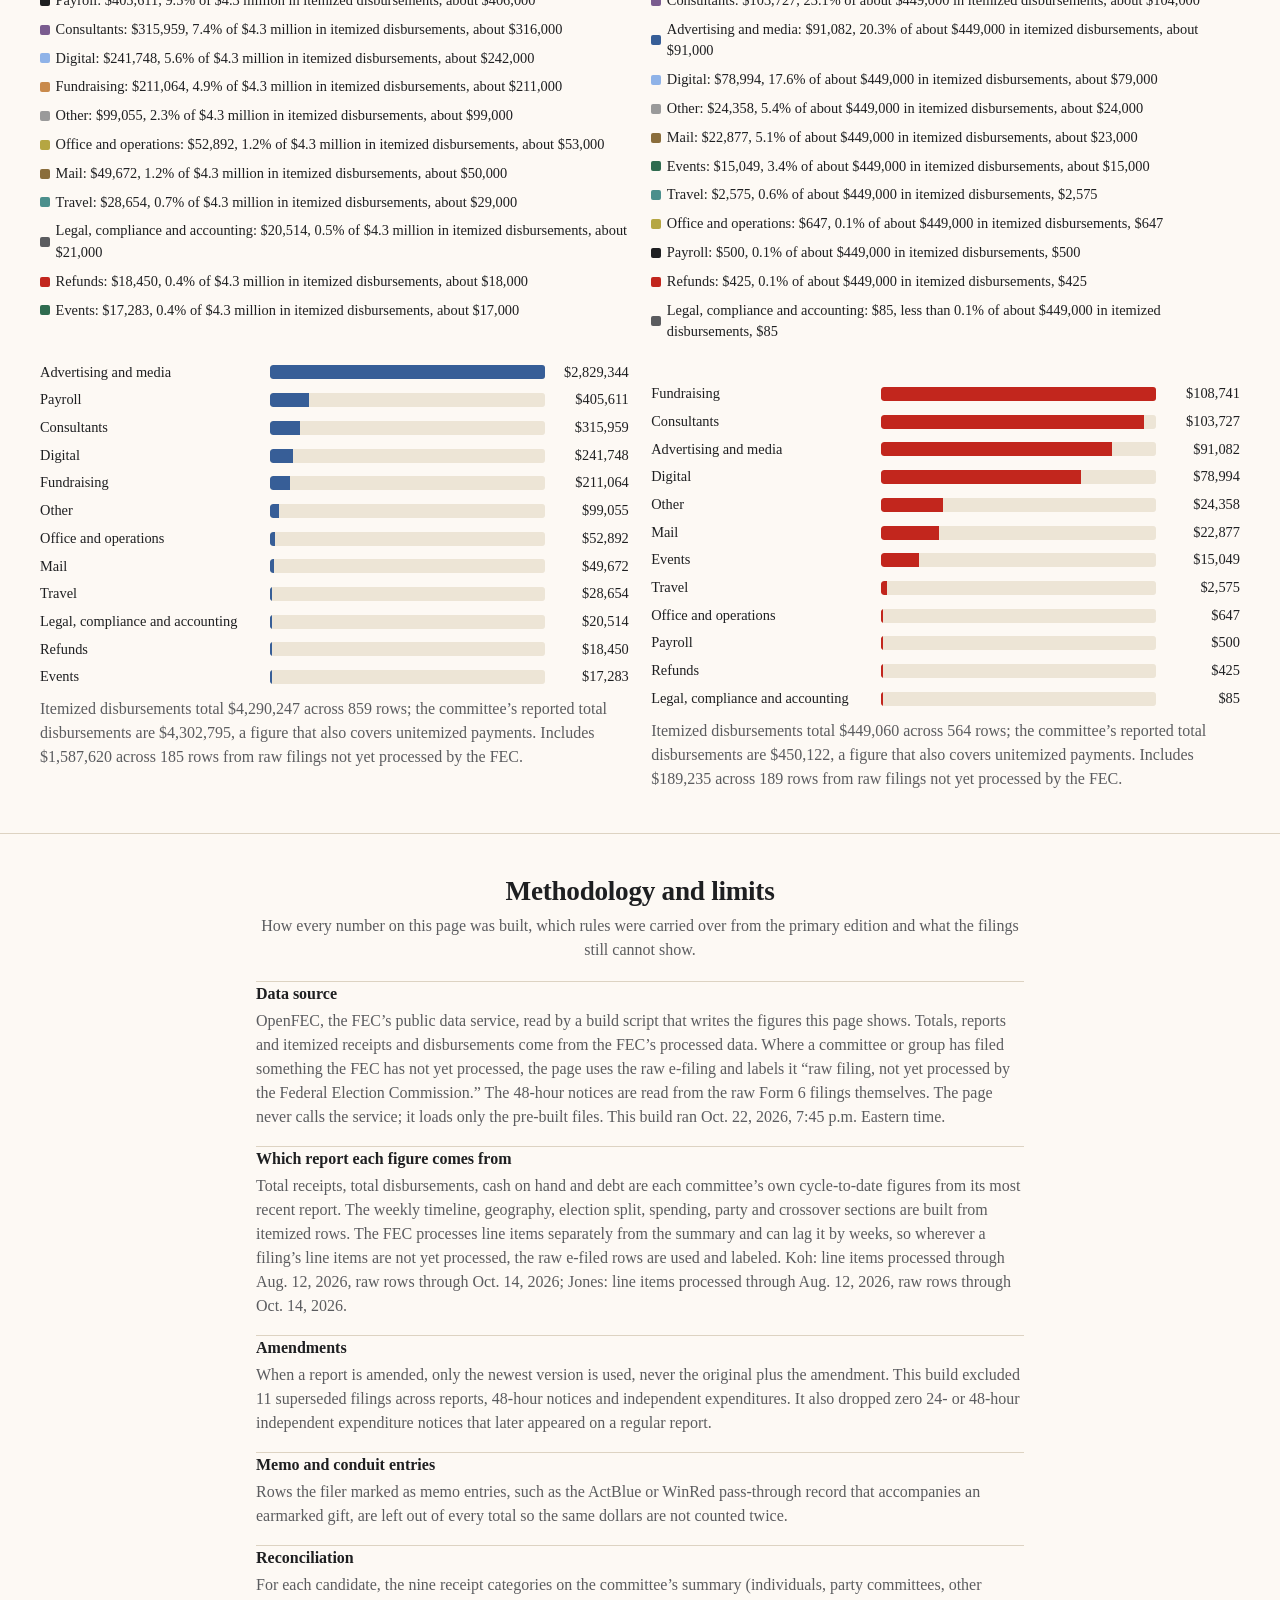
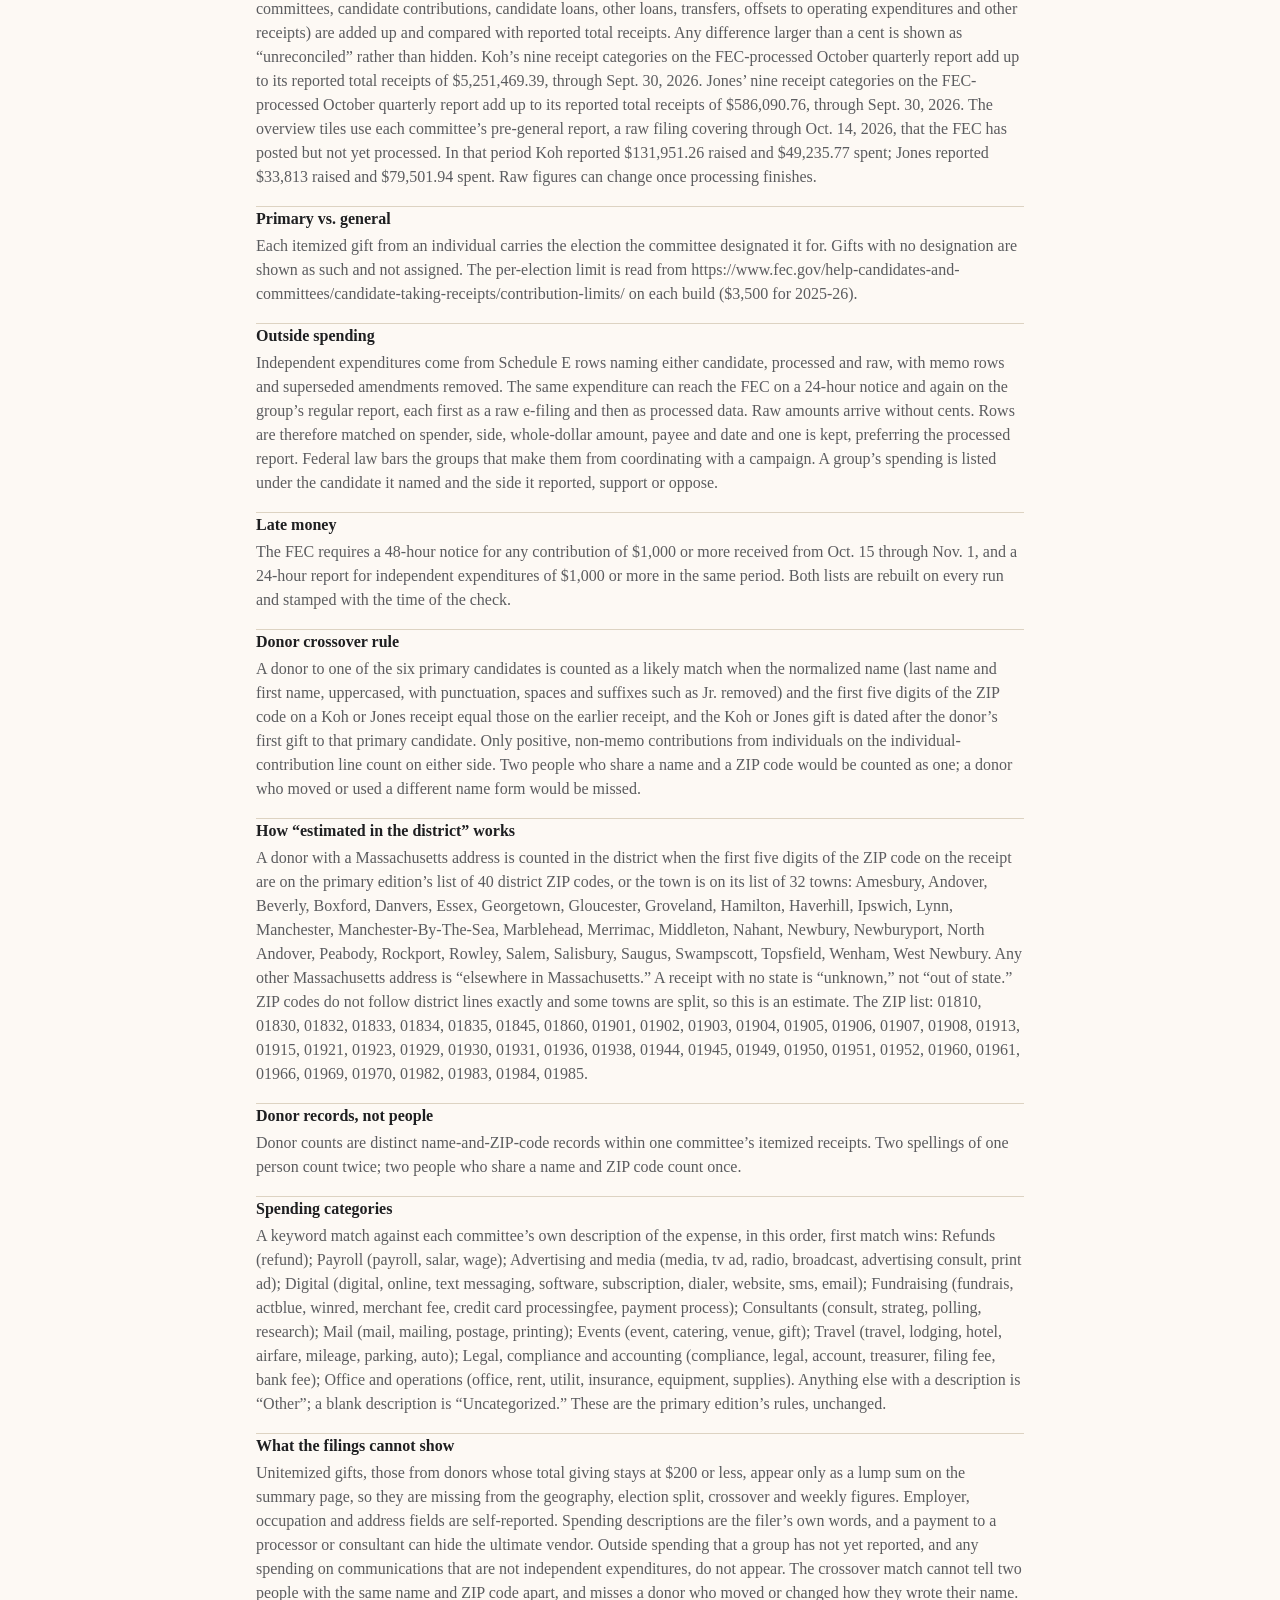
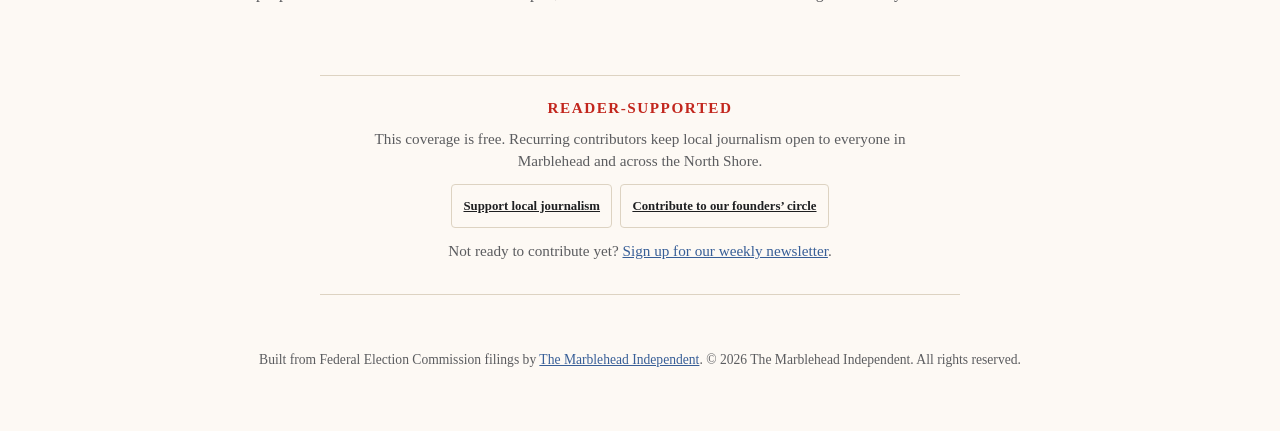
==== commit f1960852: "Move the reconciliation prose out of the overview The seven lines under the tiles go; the category c" ====
--- a/index.html
+++ b/index.html
@@ -91,7 +91,6 @@
         <p class="panel-note" id="overview-note">Cycle-to-date figures from each committee’s most recent report to the FEC. Each tile shows the same measure for both candidates.</p>
       </div>
       <div id="overview-metrics"><div class="loading-state">Loading FEC data…</div></div>
-      <div id="overview-recon"></div>
 
       <div id="support-card-top"></div>
 
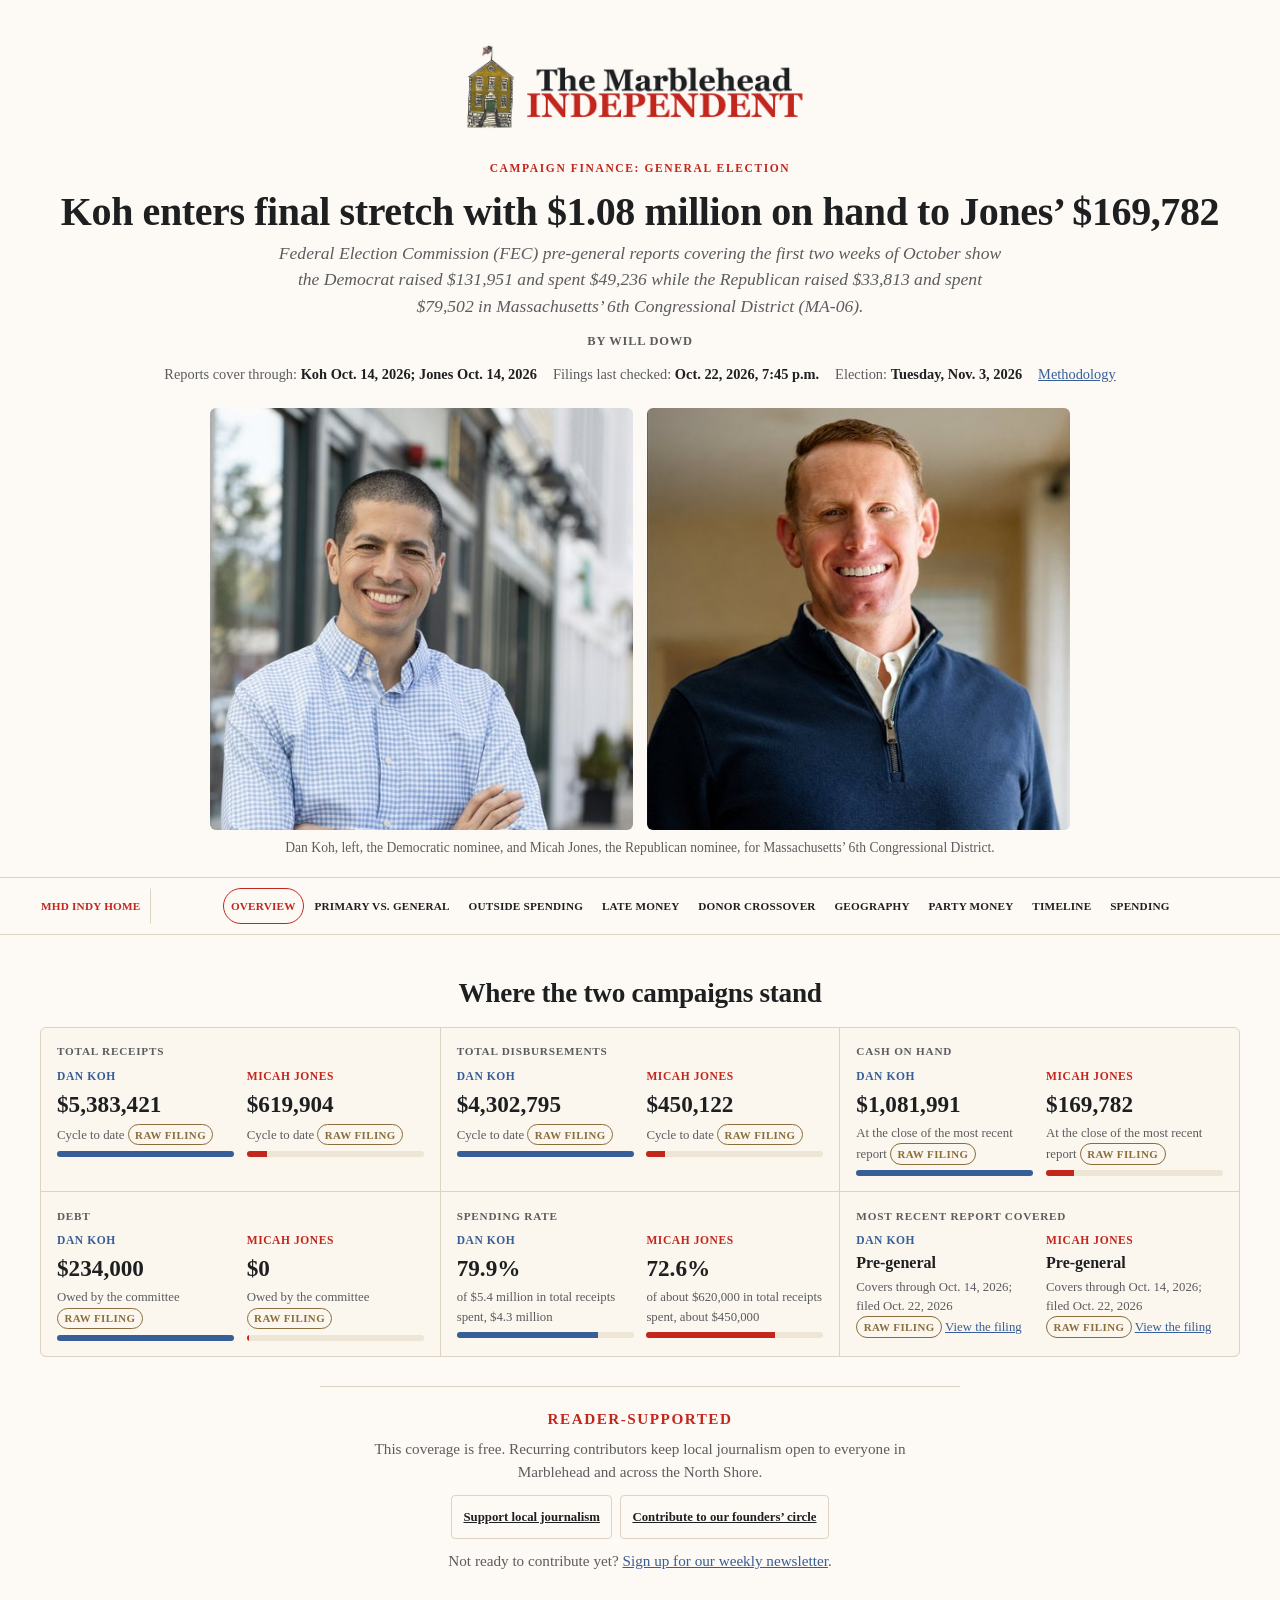
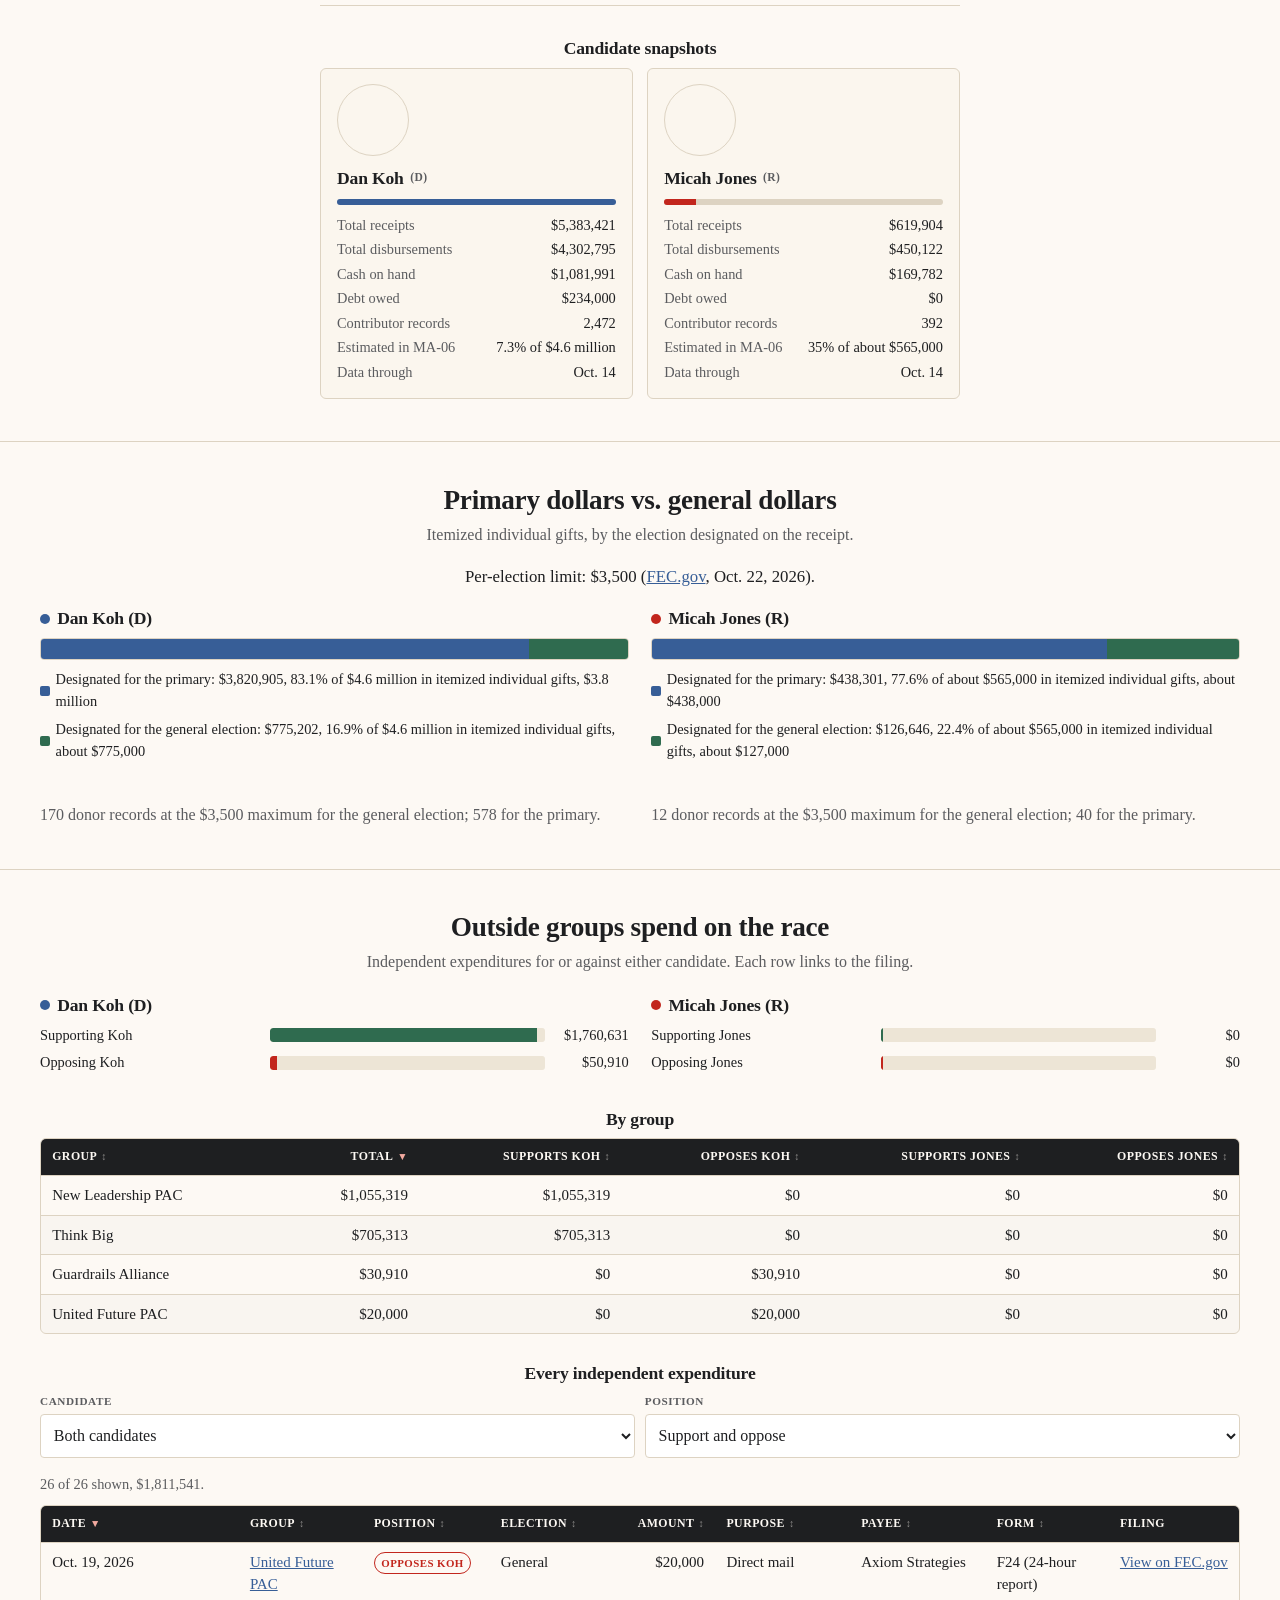
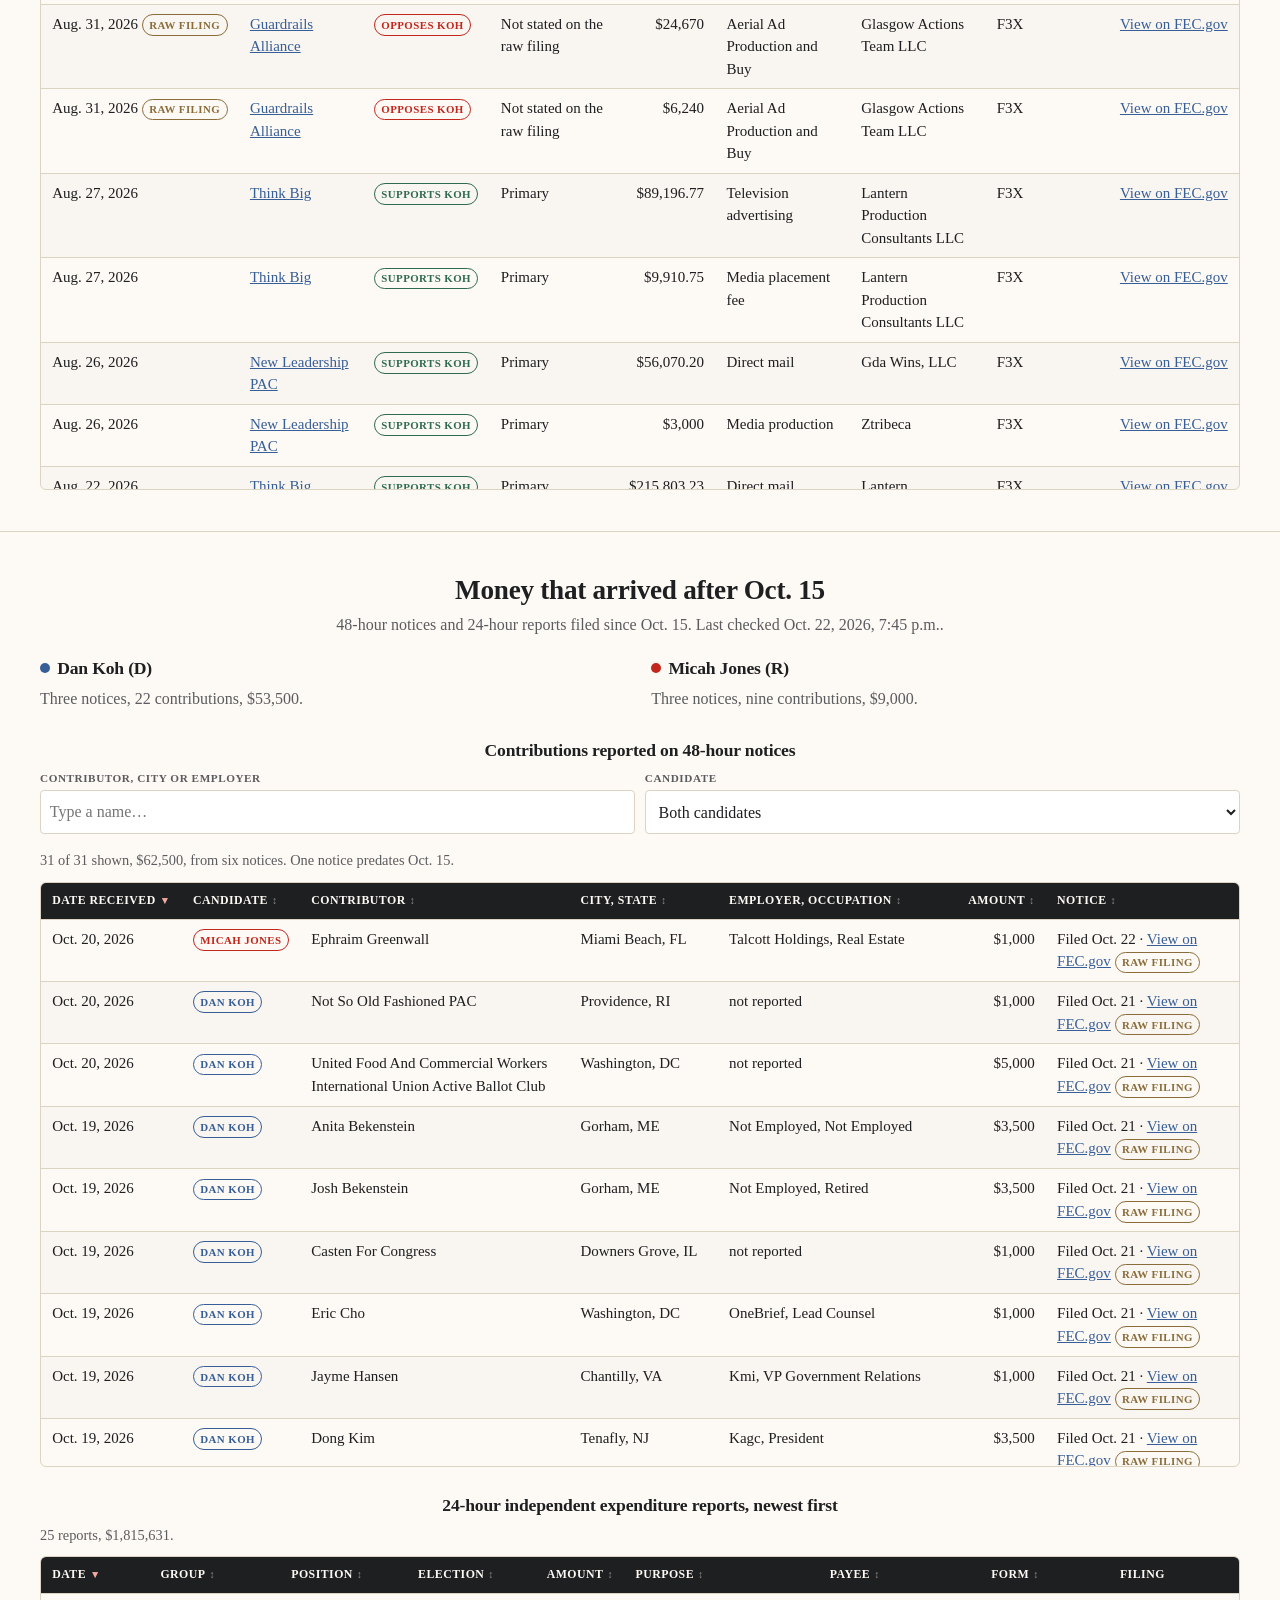
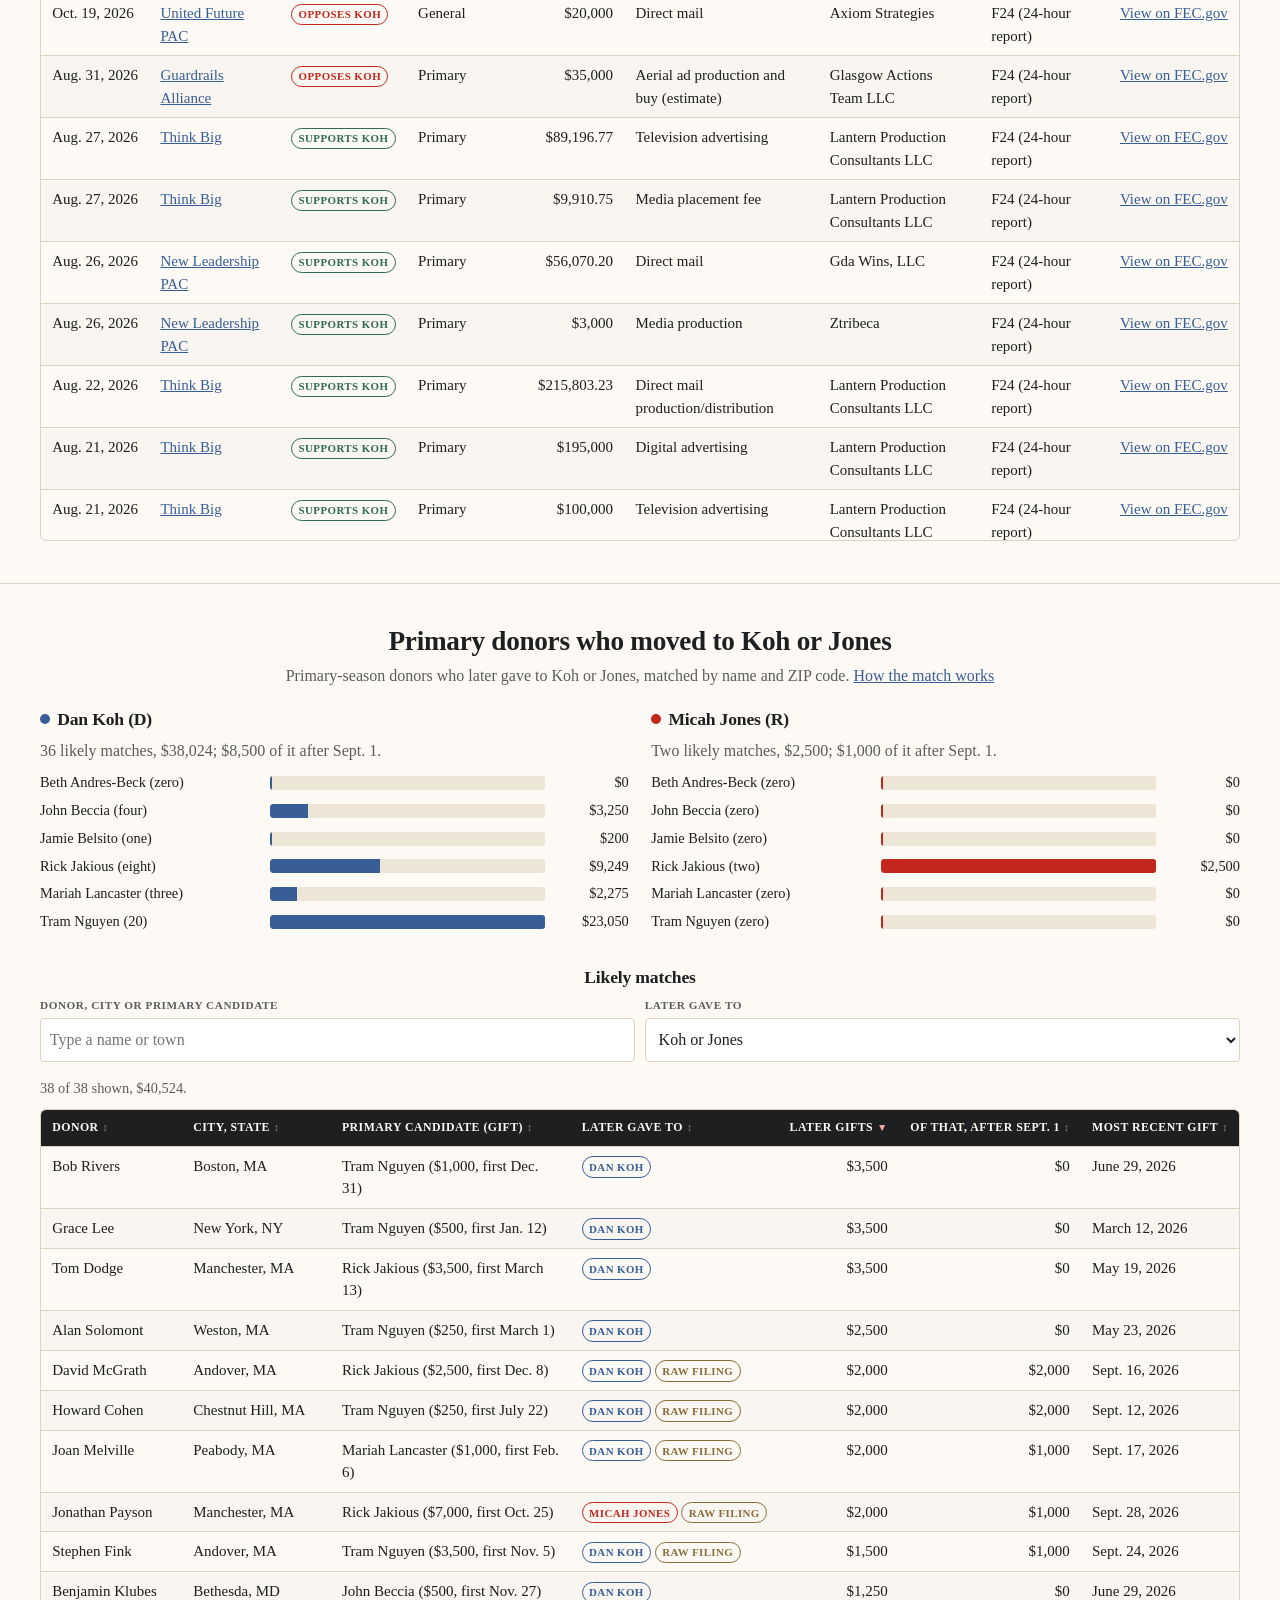
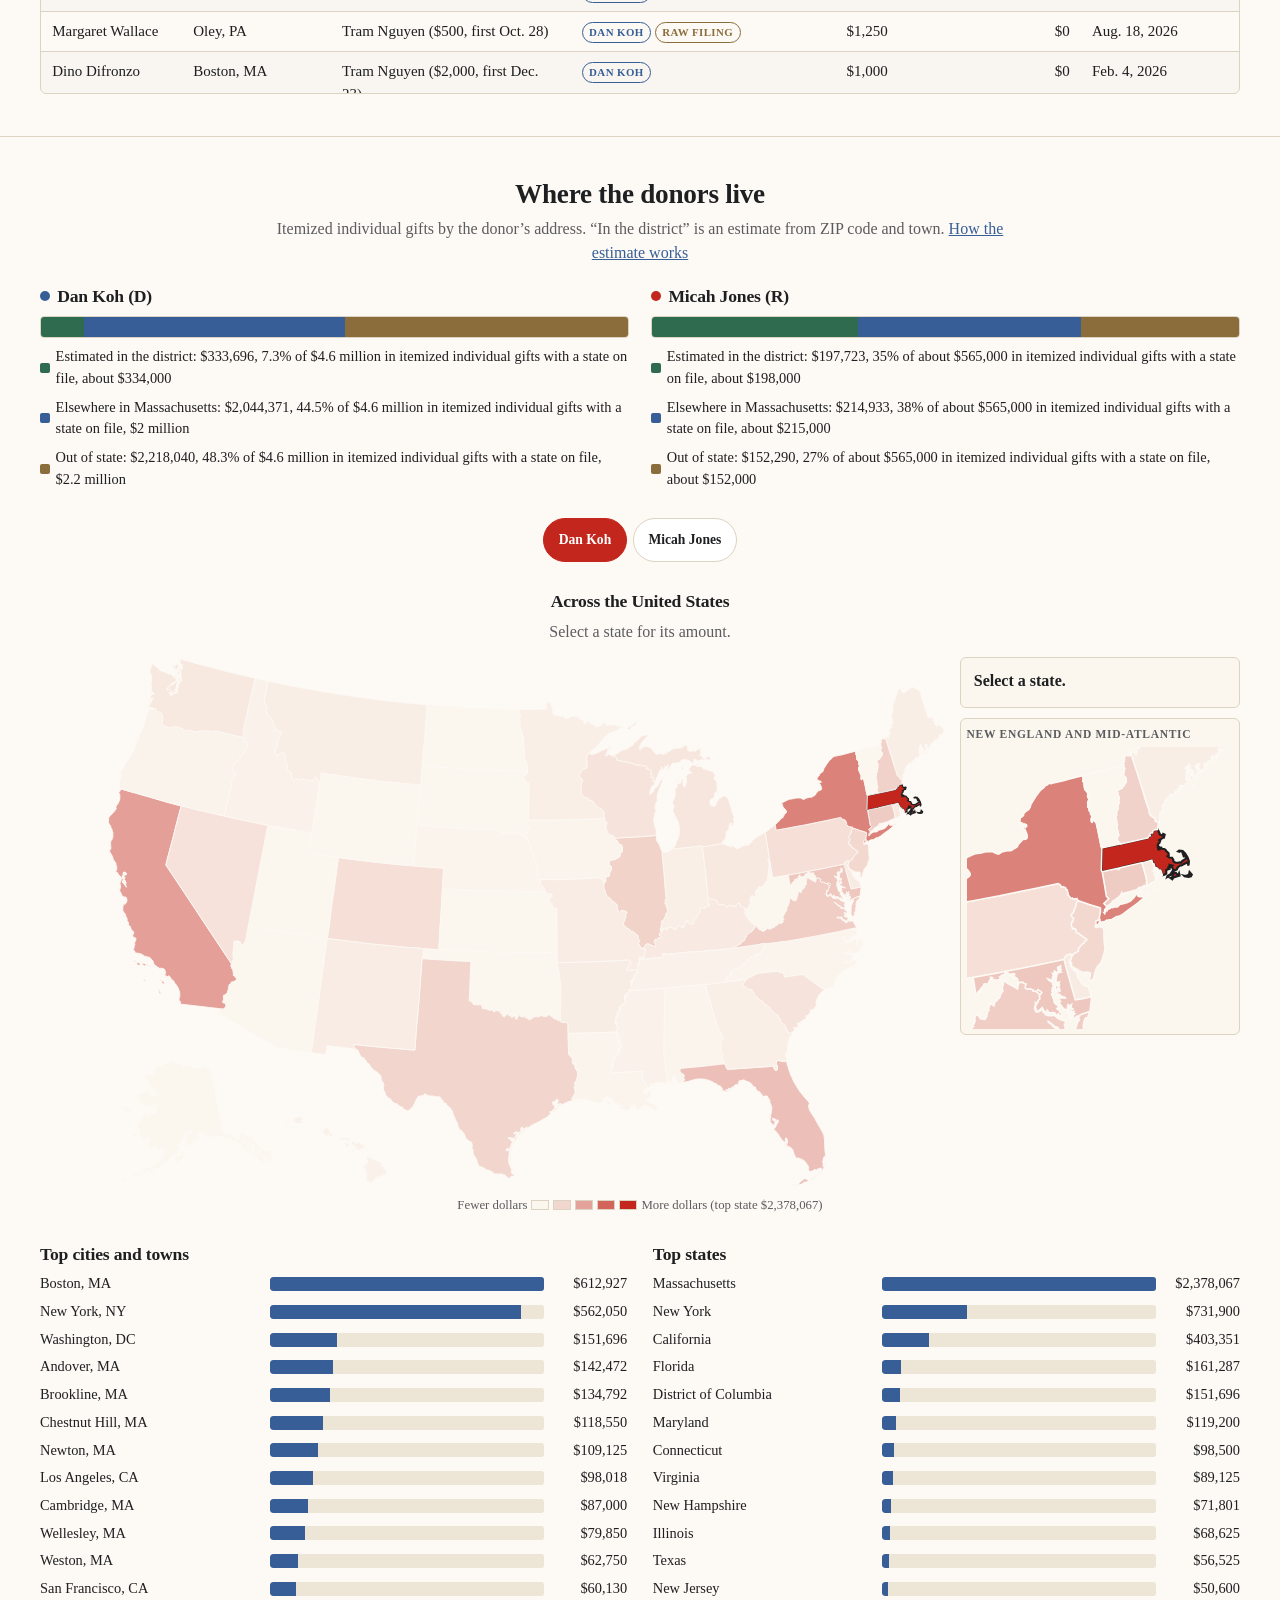
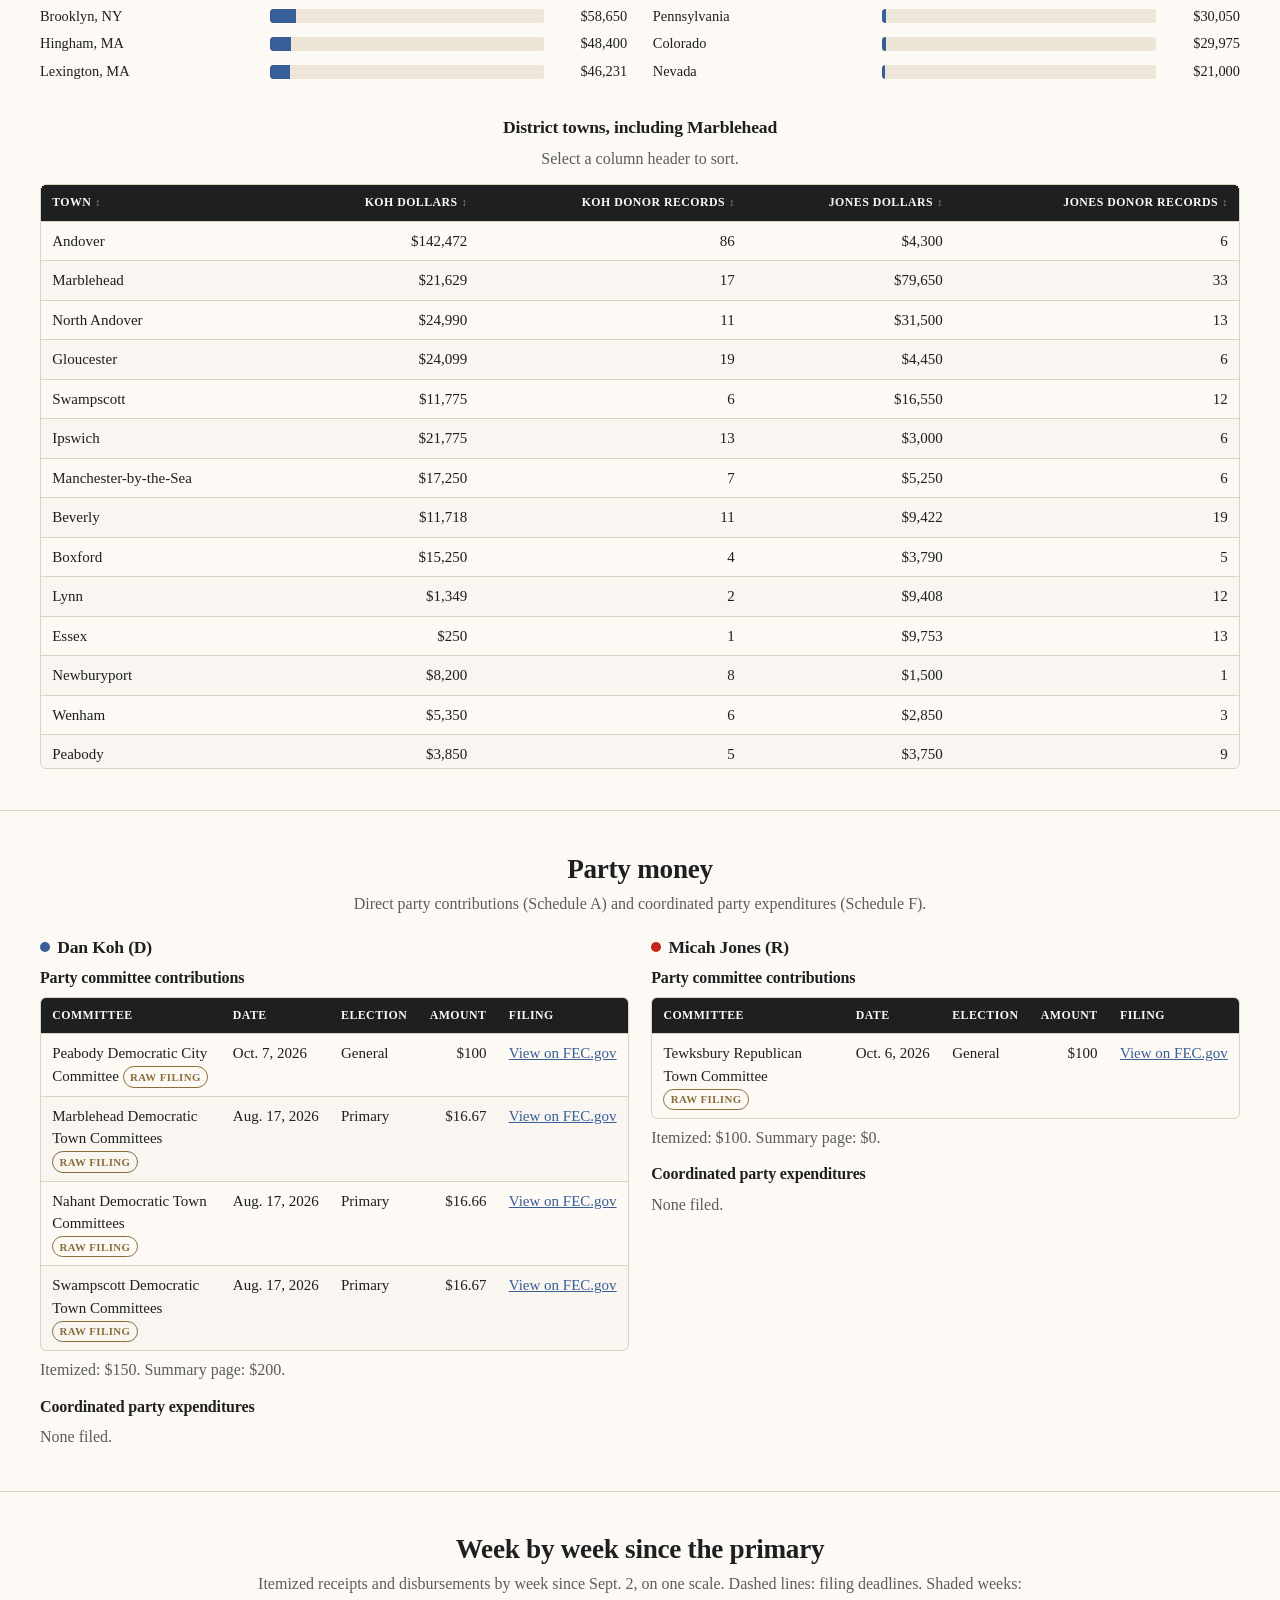
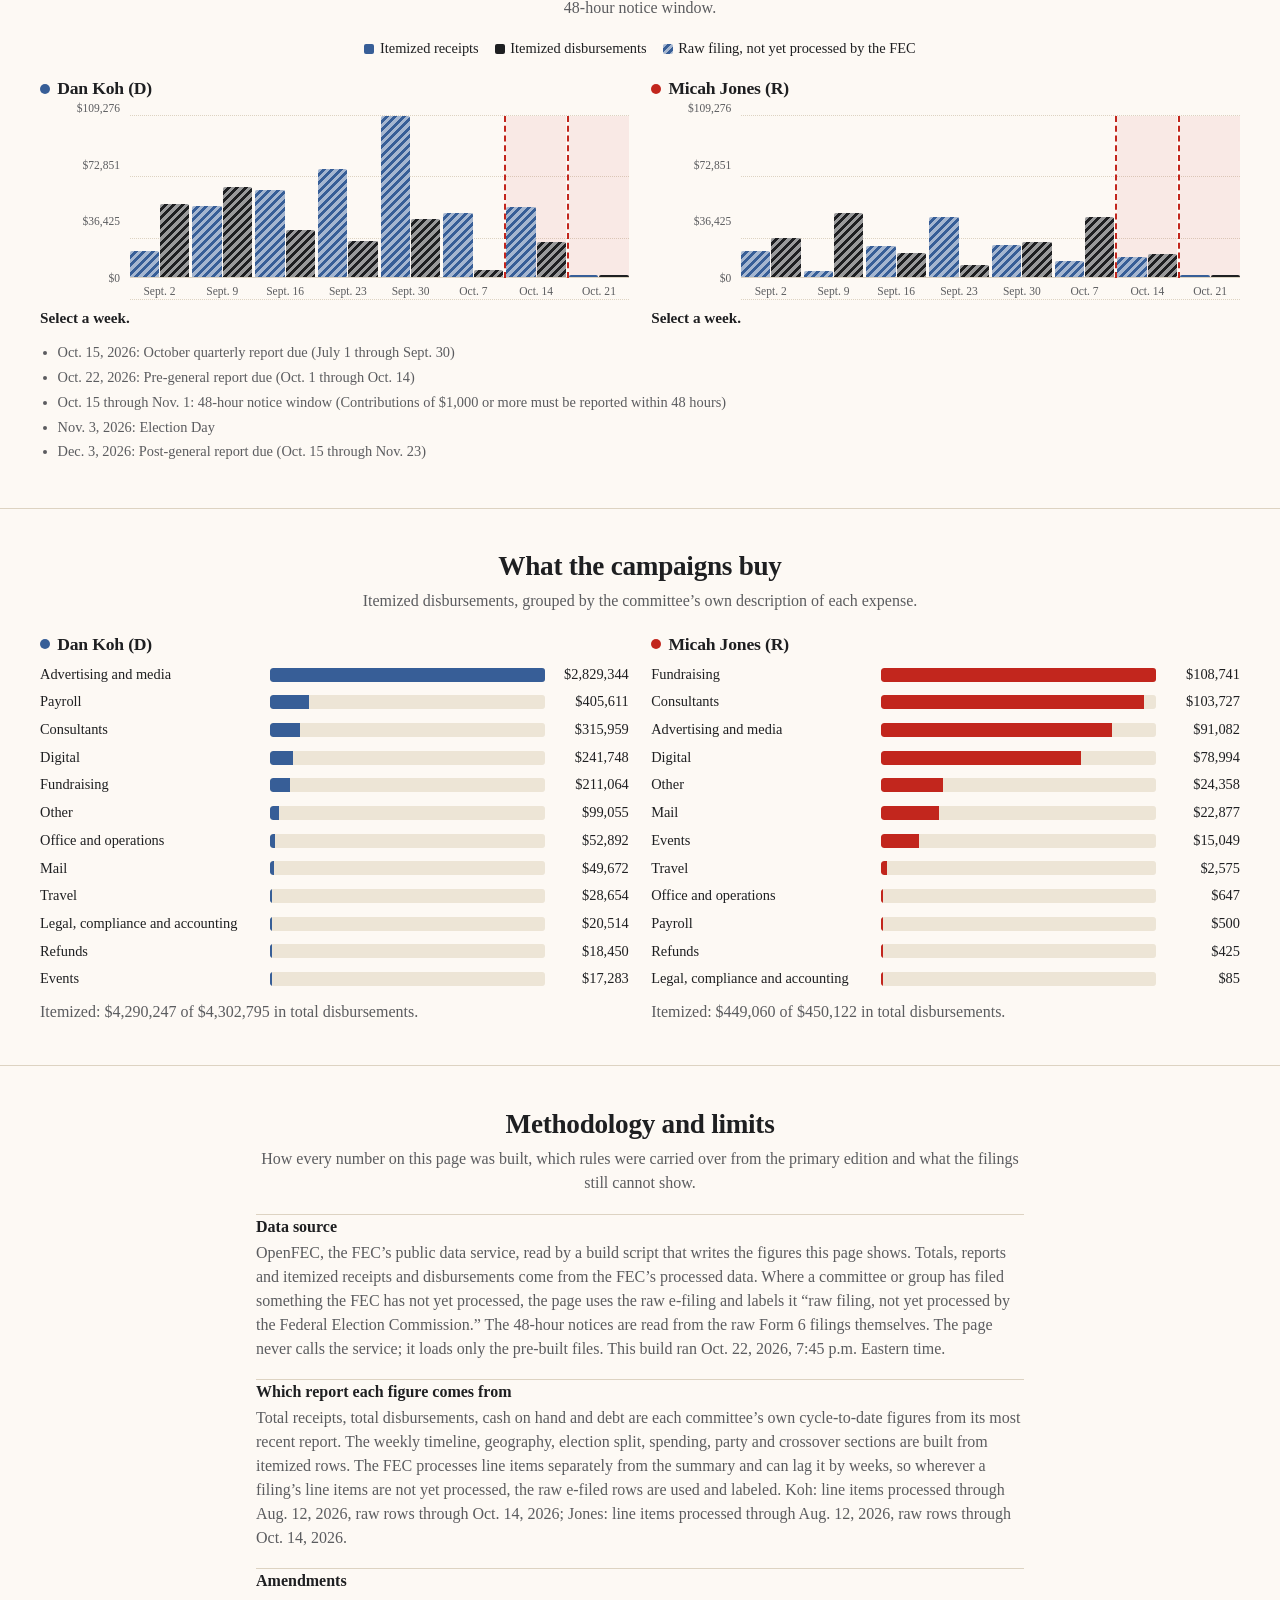
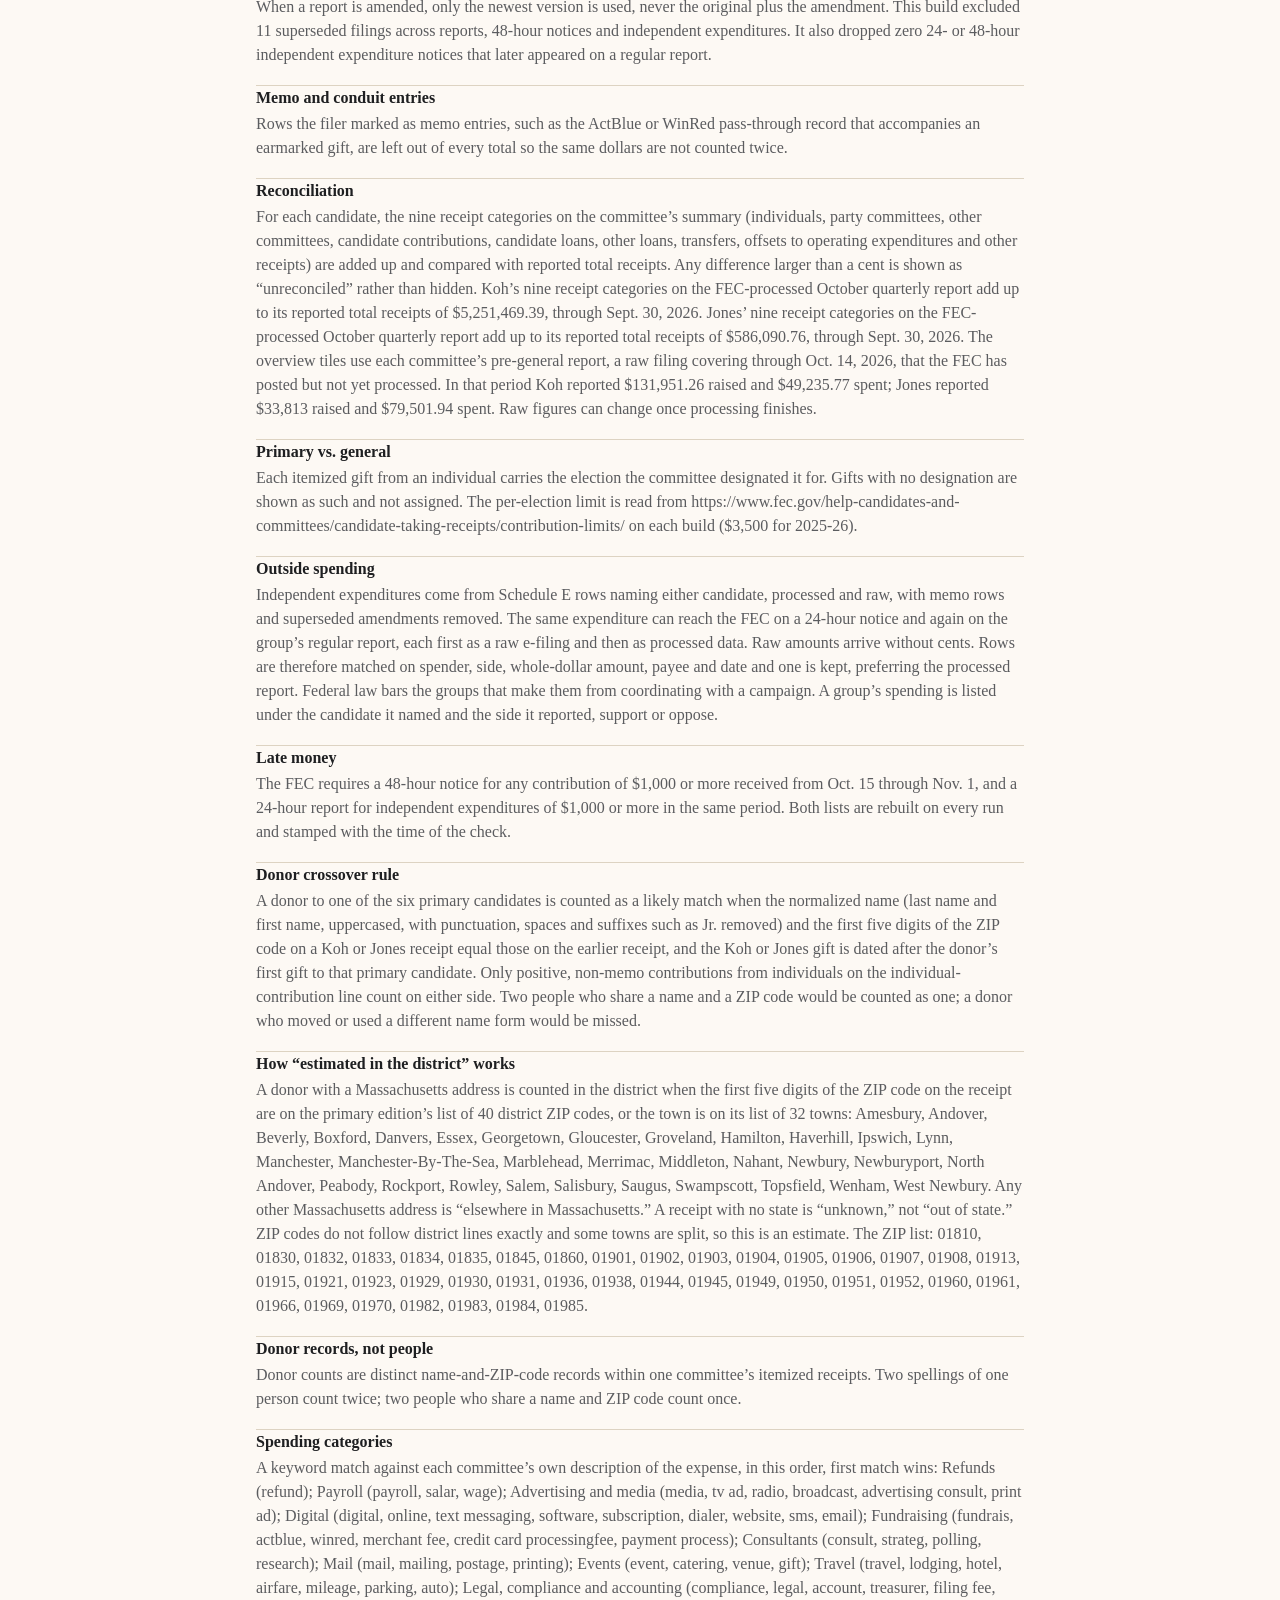
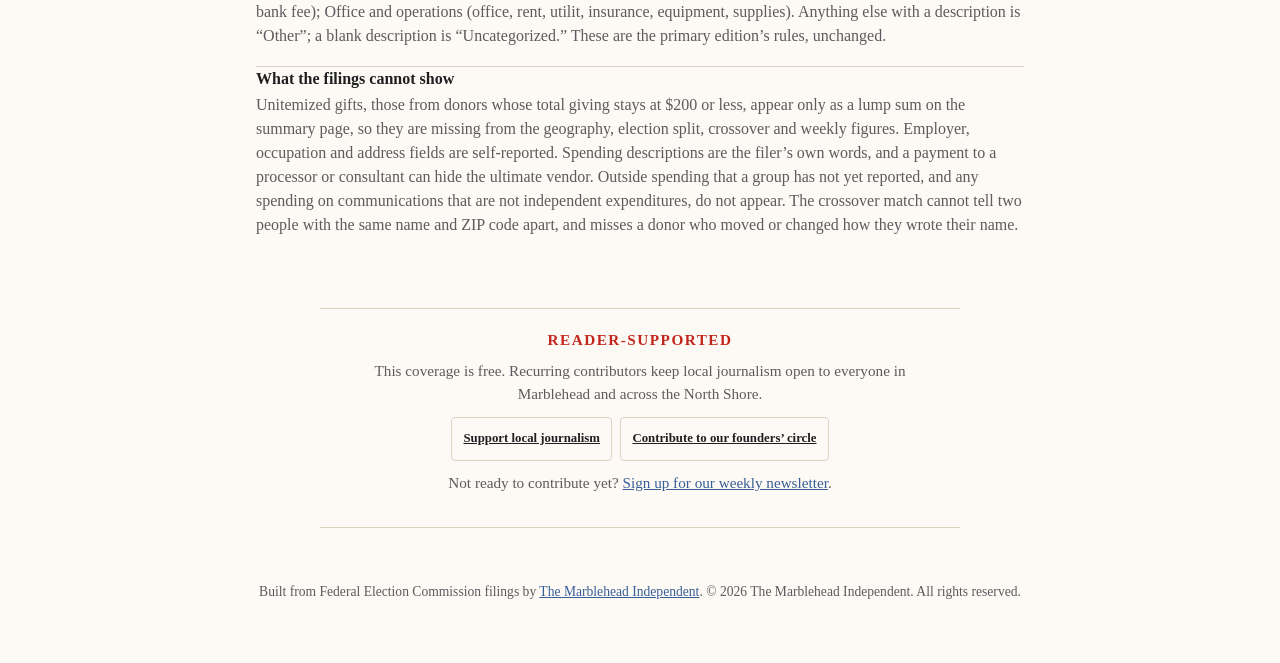
==== commit ad94ee0f: "Cut the prose; square up the layout Section notes drop to one line each and the explanatory paragrap" ====
--- a/index.html
+++ b/index.html
@@ -36,7 +36,7 @@
       <span><span class="meta-label">Reports cover through:</span> <strong id="meta-data-through">—</strong></span>
       <span><span class="meta-label">Filings last checked:</span> <strong id="meta-last-checked">—</strong></span>
       <span><span class="meta-label">Election:</span> <strong>Tuesday, Nov. 3, 2026</strong></span>
-      <span><a href="#methodology">How the numbers were built and what they cannot show</a></span>
+      <span><a href="#methodology">Methodology</a></span>
     </div>
     <p class="build-note hidden" id="build-note"></p>
     <figure class="masthead-photo masthead-photo-pair">
@@ -88,14 +88,12 @@
     <div class="wrap">
       <div class="panel-head">
         <h2>Where the two campaigns stand</h2>
-        <p class="panel-note" id="overview-note">Cycle-to-date figures from each committee’s most recent report to the FEC. Each tile shows the same measure for both candidates.</p>
       </div>
       <div id="overview-metrics"><div class="loading-state">Loading FEC data…</div></div>
 
       <div id="support-card-top"></div>
 
       <h3 class="subhead">Candidate snapshots</h3>
-      <p class="panel-note" style="margin-bottom:.9rem;">The same seven figures for each nominee, cycle to date. The bar shows total receipts as a share of the larger figure.</p>
       <div id="overview-cards" class="card-grid"></div>
     </div>
   </section>
@@ -105,7 +103,7 @@
     <div class="wrap">
       <div class="panel-head">
         <h2>Primary dollars vs. general dollars</h2>
-        <p class="panel-note">Itemized gifts from individuals, split by the election each committee designated on the receipt. A donor may give the per-election limit once for the Sept. 1 primary and again for the Nov. 3 general election.</p>
+        <p class="panel-note">Itemized individual gifts, by the election designated on the receipt.</p>
       </div>
       <p class="finding" id="limit-note"></p>
       <div id="elections-list" class="pair"></div>
@@ -117,7 +115,7 @@
     <div class="wrap">
       <div class="panel-head">
         <h2>Outside groups spend on the race</h2>
-        <p class="panel-note">Independent expenditures reported to the FEC that support or oppose either candidate. Federal law bars these groups from coordinating with the campaigns, and the campaigns do not control the money. Each row links to the filing.</p>
+        <p class="panel-note">Independent expenditures for or against either candidate. Each row links to the filing.</p>
       </div>
       <div id="outside-summary" class="pair"></div>
       <h3 class="subhead">By group</h3>
@@ -204,12 +202,12 @@
     <div class="wrap">
       <div class="panel-head">
         <h2>Where the donors live</h2>
-        <p class="panel-note">Itemized gifts from individuals, grouped by whether the address on the receipt appears to be in the district, elsewhere in Massachusetts or out of state. “Estimated in the district” comes from the ZIP code and town the donor gave the campaign, not a legal determination. <a href="#method-district">How the estimate works</a></p>
+        <p class="panel-note">Itemized individual gifts by the donor’s address. “In the district” is an estimate from ZIP code and town. <a href="#method-district">How the estimate works</a></p>
       </div>
       <div id="geo-summary" class="pair"></div>
       <div class="pill-tabs" id="geo-tabs" role="group" aria-label="Choose a candidate for the map and town lists"></div>
       <h3 class="subhead">Across the United States</h3>
-      <p class="panel-note">Every state is shaded by itemized individual dollars given, relative to the state that gave the most. Select or focus a state, by mouse, touch or keyboard Tab, for the exact amount. The ranked list below the map has the same figures.</p>
+      <p class="panel-note">Select a state for its amount.</p>
       <div class="us-map-layout">
         <div id="geo-map-wrap" class="us-map-wrap"><p class="loading-state" id="geo-map-loading">Map loads when you scroll here.</p></div>
         <div class="us-map-side">
@@ -230,7 +228,7 @@
         </div>
       </div>
       <h3 class="subhead">District towns, including Marblehead</h3>
-      <p class="panel-note">Each town on the estimate’s list, with itemized individual dollars and the count of distinct donor records (name plus ZIP code) for each candidate. Select a column header to sort.</p>
+      <p class="panel-note">Select a column header to sort.</p>
       <p class="scroll-cue" id="geo-town-cue" hidden>Scroll sideways for donor counts.</p>
       <div class="table-scroll" tabindex="0" role="region" aria-label="District towns table, scrollable">
         <table id="geo-town-table" class="card-table"><thead></thead><tbody></tbody></table>
@@ -243,7 +241,7 @@
     <div class="wrap">
       <div class="panel-head">
         <h2>Party money</h2>
-        <p class="panel-note">Two kinds of party support show up in FEC filings: direct contributions from party committees (reported by the campaign on Schedule A) and coordinated party expenditures (reported by the party committee on Schedule F). Both appear here only if a committee has filed them.</p>
+        <p class="panel-note">Direct party contributions (Schedule A) and coordinated party expenditures (Schedule F).</p>
       </div>
       <div id="party-list" class="pair"></div>
     </div>
@@ -254,7 +252,7 @@
     <div class="wrap">
       <div class="panel-head">
         <h2>Week by week since the primary</h2>
-        <p class="panel-note">Itemized receipts and disbursements by week, starting Sept. 2, the day after the primary. Both charts share one scale. Hatched bars come from raw filings the FEC has not yet processed. Dashed lines mark filing deadlines; the shaded weeks are the 48-hour notice window.</p>
+        <p class="panel-note">Itemized receipts and disbursements by week since Sept. 2, on one scale. Dashed lines: filing deadlines. Shaded weeks: 48-hour notice window.</p>
       </div>
       <div class="stack-legend timeline-legend">
         <span class="item"><span class="swatch" style="background:var(--slate-blue)"></span>Itemized receipts</span>
@@ -271,7 +269,7 @@
     <div class="wrap">
       <div class="panel-head">
         <h2>What the campaigns buy</h2>
-        <p class="panel-note">Itemized disbursements, bucketed by a keyword match against each committee’s own description of the expense. The rules are the primary edition’s, listed in the methodology. A payment processor or credit-card statement can hide the ultimate vendor, so these are itemized dollars only, not every dollar of total disbursements.</p>
+        <p class="panel-note">Itemized disbursements, grouped by the committee’s own description of each expense.</p>
       </div>
       <div id="spending-pair" class="pair"></div>
     </div>
--- a/styles.css
+++ b/styles.css
@@ -231,6 +231,7 @@
 /* ---- candidate pair blocks (used by several sections) ---- */
 #ma06-app .pair { display: grid; gap: 1.4rem; text-align: left; }
 #ma06-app .pair > div { min-width: 0; }
+#ma06-app .pair table { min-width: 0; }   /* half-width tables fit their column */
 #ma06-app .pair h3 { display: flex; align-items: center; gap: .45rem; }
 #ma06-app .swatch-dot { width: 10px; height: 10px; border-radius: 50%; display: inline-block; flex: none; }
 #ma06-app .swatch-dot.koh { background: var(--koh); }
@@ -298,7 +299,7 @@
 #ma06-app tbody td { padding: .5rem .7rem; border-top: 1px solid var(--hairline); white-space: nowrap; vertical-align: top; }
 #ma06-app tbody tr:nth-child(even) { background: rgba(0,0,0,.015); }
 #ma06-app tbody tr:hover, #ma06-app tbody tr:focus-within { background: var(--linen); }
-#ma06-app td.wrap-cell { white-space: normal; min-width: 160px; }
+#ma06-app td.wrap-cell { white-space: normal; min-width: 120px; }
 #ma06-app tfoot td { padding: .5rem .7rem; border-top: 2px solid var(--harbor-black); font-weight: 700; background: var(--paper); }
 #ma06-app td.row-toggle, #ma06-app th.row-toggle { display: none; }
 #ma06-app .tag-pill {
@@ -328,7 +329,7 @@
 #ma06-app .btn:hover, #ma06-app .btn:focus-visible { background: var(--independent-red); border-color: var(--independent-red); }
 #ma06-app .btn.secondary { background: transparent; color: var(--harbor-black); }
 #ma06-app .btn.secondary:hover, #ma06-app .btn.secondary:focus-visible { background: var(--linen); color: var(--harbor-black); }
-#ma06-app .pill-tabs { display: flex; flex-wrap: wrap; gap: .4rem; margin-bottom: 1rem; }
+#ma06-app .pill-tabs { display: flex; flex-wrap: wrap; justify-content: center; gap: .4rem; margin-bottom: 1rem; }
 #ma06-app .pill-tabs button {
   font-family: var(--sans); font-size: .85rem; font-weight: 600; padding: .35rem .9rem; border-radius: 999px;
   border: 1px solid var(--hairline); background: #fff; color: var(--harbor-black); cursor: pointer; min-height: var(--tap);
@@ -362,7 +363,7 @@
   border: 1px solid var(--hairline); border-radius: 6px; background: #fff; color: var(--harbor-black); cursor: pointer;
 }
 #ma06-app .us-map-small button.selected { border-color: var(--harbor-black); box-shadow: inset 0 0 0 1px var(--harbor-black); }
-#ma06-app .us-map-legend { display: flex; align-items: center; gap: .25rem; max-width: 720px; margin: .6rem auto 0; font-size: .8rem; color: var(--ink-soft); flex-wrap: wrap; }
+#ma06-app .us-map-legend { display: flex; align-items: center; justify-content: center; gap: .25rem; margin: .6rem auto 0; font-size: .8rem; color: var(--ink-soft); flex-wrap: wrap; }
 #ma06-app .us-map-swatch { width: 18px; height: 10px; border: 1px solid var(--hairline); }
 
 #ma06-app .two-col { display: grid; gap: 1.6rem; }
@@ -409,7 +410,7 @@
   #ma06-app .sectionnav a.nav-home { margin-right: .3rem; padding-right: .6rem; padding-left: 0; }
   #ma06-app .metric-grid { grid-template-columns: repeat(2, 1fr); }
   #ma06-app .pair { grid-template-columns: 1fr 1fr; }
-  #ma06-app .two-col { grid-template-columns: 1.1fr .9fr; }
+  #ma06-app .two-col { grid-template-columns: 1fr 1fr; }
   #ma06-app .us-map-layout { grid-template-columns: minmax(0, 1fr) 280px; }
   #ma06-app .us-map-small { display: none; }        /* desktop selects small states through the inset */
   #ma06-app .snapshot-table { display: none; }
@@ -427,9 +428,7 @@
   #ma06-app .metric-grid { grid-template-columns: repeat(3, 1fr); }
 }
 @media (min-width: 1280px) {
-  #ma06-app .metric-grid { grid-template-columns: repeat(4, 1fr); }
-  /* six tiles in four columns: the last two widen so the second row has no empty cells */
-  #ma06-app .metric-grid .metric-tile:nth-child(4n + 5):nth-last-child(2), #ma06-app .metric-grid .metric-tile:nth-child(4n + 6):last-child { grid-column: span 2; }
+  /* six tiles stay three by two at every desktop width: four across leaves a lopsided second row */
   #ma06-app .timeline-pair { grid-template-columns: 1fr 1fr; }
 }
 
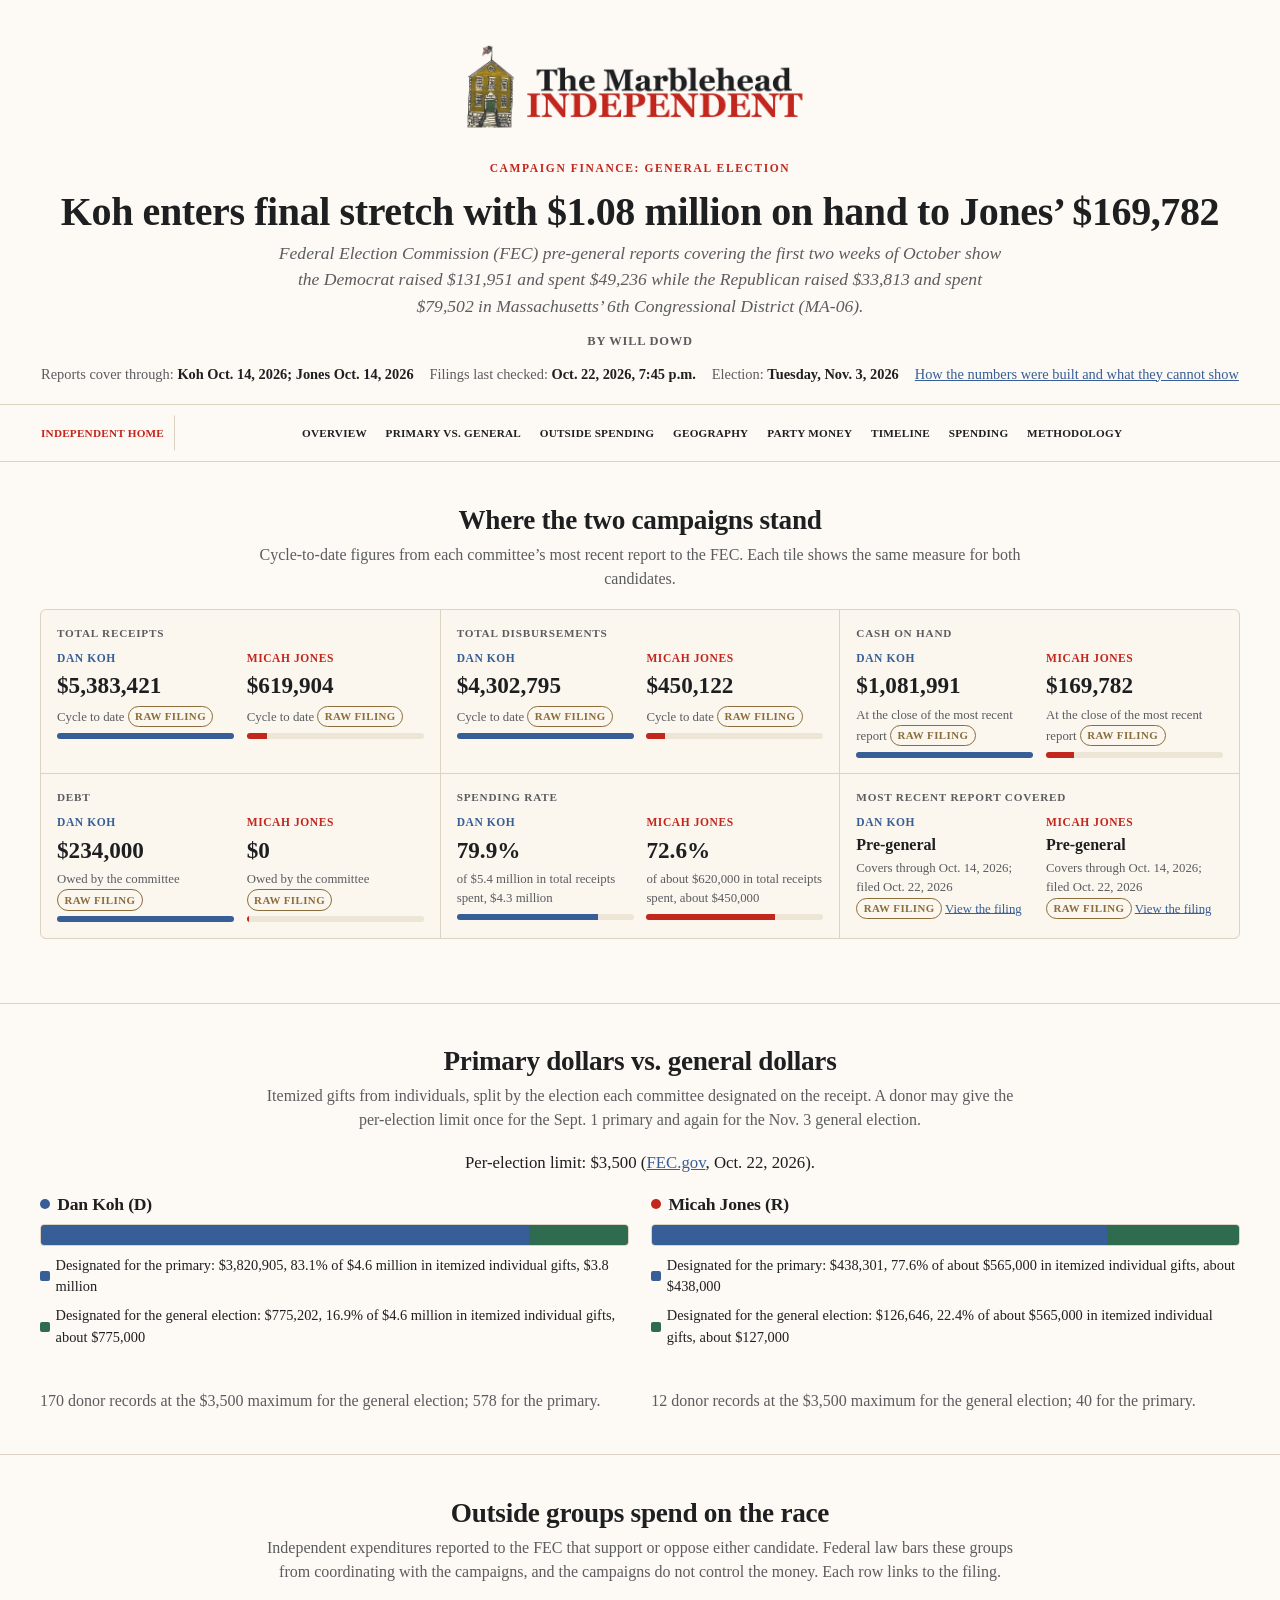
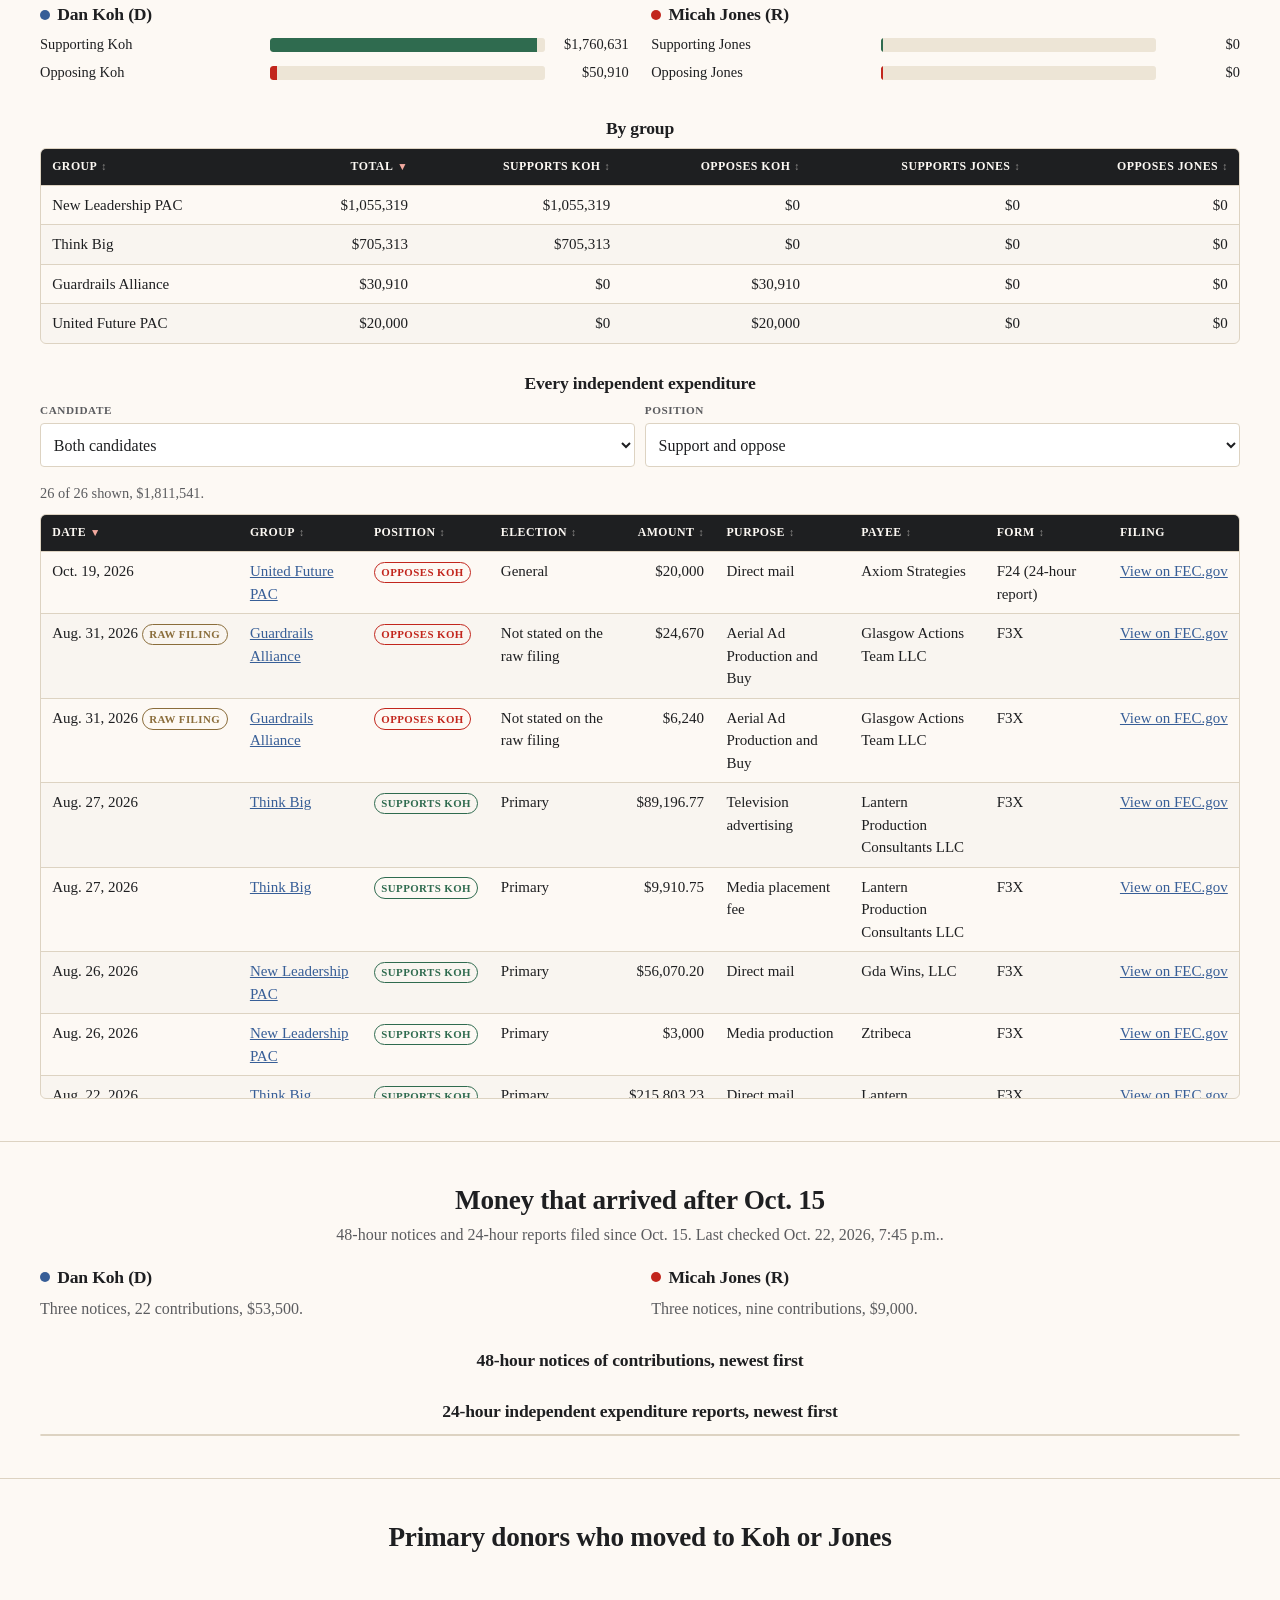
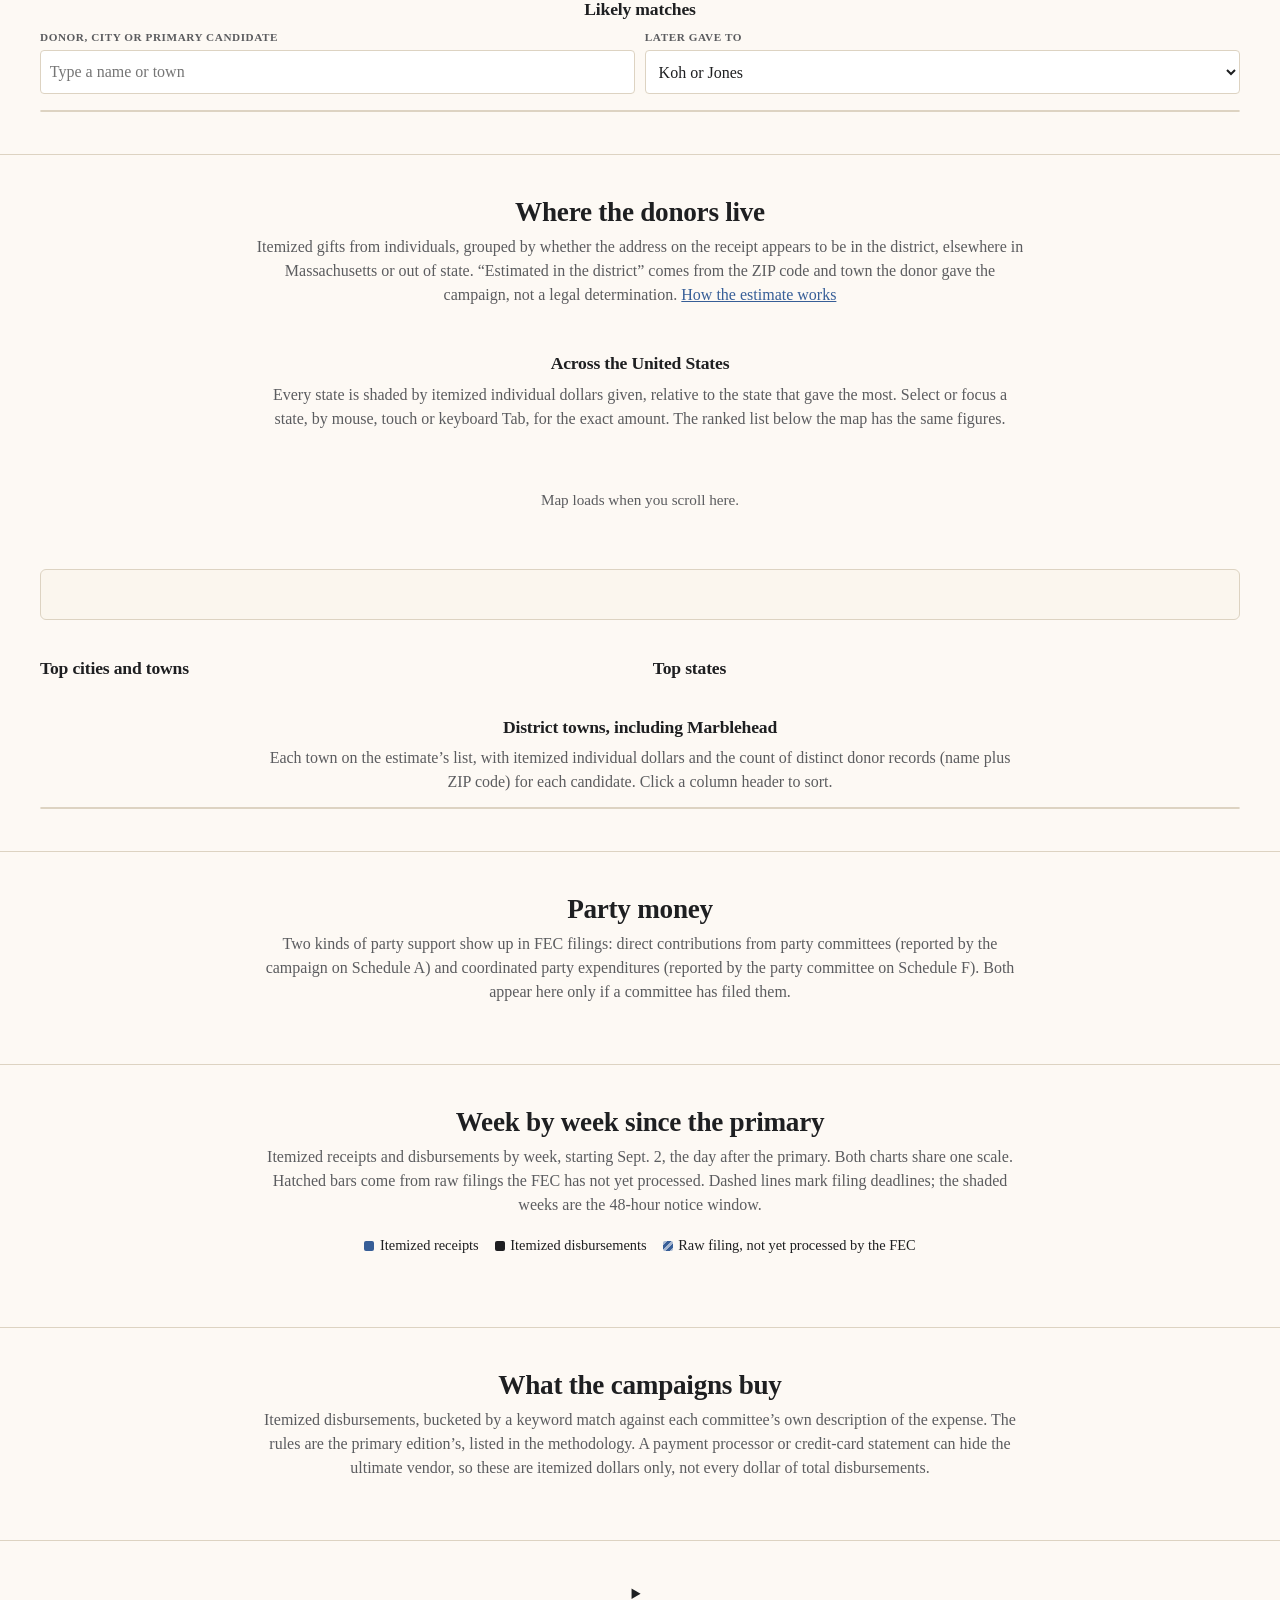
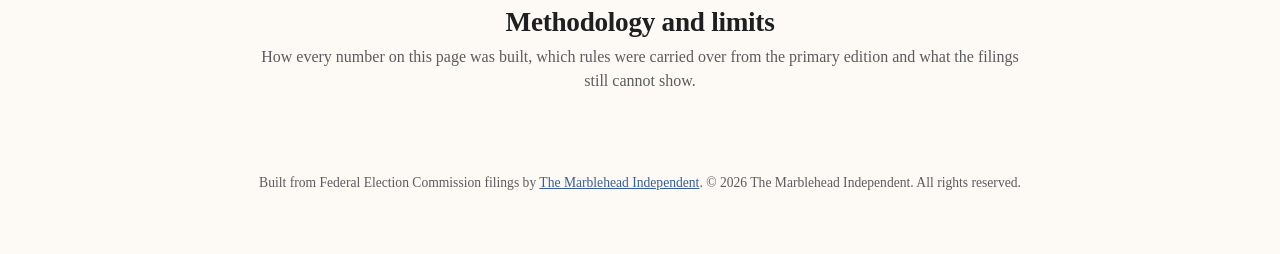
==== commit b2c05d36: "Trim the section nav to eight items Late money and donor crossover leave the nav bar and the phone j" ====
--- a/index.html
+++ b/index.html
@@ -26,42 +26,34 @@
 <header class="masthead">
   <div class="wrap">
     <a class="masthead-logo" href="https://www.marbleheadindependent.com/" aria-label="The Marblehead Independent home page">
-      <img src="assets/images/nameplate-horizontal.png" srcset="assets/images/nameplate-horizontal-800.png 800w, assets/images/nameplate-horizontal.png 1600w" sizes="(max-width: 768px) calc(100vw - 32px), 380px" alt="The Marblehead Independent" width="1600" height="400">
+      <img src="assets/images/nameplate-horizontal.png" alt="The Marblehead Independent" width="1600" height="400">
     </a>
     <p class="kicker">Campaign finance: general election</p>
     <h1 id="headline">Loading…</h1>
     <p class="dek" id="dek"></p>
     <p class="byline" id="byline"></p>
     <div class="meta-line">
-      <span><span class="meta-label">Reports cover through:</span> <strong id="meta-data-through">—</strong></span>
-      <span><span class="meta-label">Filings last checked:</span> <strong id="meta-last-checked">—</strong></span>
-      <span><span class="meta-label">Election:</span> <strong>Tuesday, Nov. 3, 2026</strong></span>
-      <span><a href="#methodology">Methodology</a></span>
+      <span>Reports cover through: <strong id="meta-data-through">—</strong></span>
+      <span>Filings last checked: <strong id="meta-last-checked">—</strong></span>
+      <span>Election: <strong>Tuesday, Nov. 3, 2026</strong></span>
+      <span><a href="#methodology">How the numbers were built and what they cannot show</a></span>
     </div>
     <p class="build-note hidden" id="build-note"></p>
-    <figure class="masthead-photo masthead-photo-pair">
-      <div class="pair">
-        <img src="assets/images/koh.jpg" srcset="assets/images/koh-480.jpg 480w, assets/images/koh.jpg 1000w" sizes="(max-width: 768px) calc(50vw - 20px), 425px" alt="Dan Koh, the Democratic nominee, in a checked shirt with arms crossed on a storefront sidewalk" width="1000" height="1000">
-        <img src="assets/images/jones.jpg" srcset="assets/images/jones-480.jpg 480w, assets/images/jones.jpg 1000w" sizes="(max-width: 768px) calc(50vw - 20px), 425px" alt="Micah Jones, the Republican nominee, in a navy quarter-zip pullover" width="1000" height="1000">
-      </div>
-      <figcaption>Dan Koh, left, the Democratic nominee, and Micah Jones, the Republican nominee, for Massachusetts’ 6th Congressional District.</figcaption>
-    </figure>
   </div>
 </header>
 
 <nav class="sectionnav" aria-label="Dashboard sections">
   <div class="wrap">
-    <a href="https://www.marbleheadindependent.com" class="nav-home">MHD Indy Home</a>
+    <a href="https://www.marbleheadindependent.com" class="nav-home">Independent home</a>
     <div class="sectionnav-links">
       <a href="#overview">Overview</a>
       <a href="#elections">Primary vs. general</a>
       <a href="#outside">Outside spending</a>
-      <a href="#late">Late money</a>
-      <a href="#crossover">Donor crossover</a>
       <a href="#geography">Geography</a>
       <a href="#party">Party money</a>
       <a href="#timeline">Timeline</a>
       <a href="#spending">Spending</a>
+      <a href="#methodology">Methodology</a>
     </div>
     <label class="sectionnav-jump">
       <span class="sr-only">Jump to a section</span>
@@ -69,8 +61,6 @@
         <option value="#overview">Overview</option>
         <option value="#elections">Primary vs. general</option>
         <option value="#outside">Outside spending</option>
-        <option value="#late">Late money</option>
-        <option value="#crossover">Donor crossover</option>
         <option value="#geography">Geography</option>
         <option value="#party">Party money</option>
         <option value="#timeline">Timeline</option>
@@ -88,13 +78,10 @@
     <div class="wrap">
       <div class="panel-head">
         <h2>Where the two campaigns stand</h2>
+        <p class="panel-note" id="overview-note">Cycle-to-date figures from each committee’s most recent report to the FEC. Each tile shows the same measure for both candidates.</p>
       </div>
       <div id="overview-metrics"><div class="loading-state">Loading FEC data…</div></div>
-
-      <div id="support-card-top"></div>
-
-      <h3 class="subhead">Candidate snapshots</h3>
-      <div id="overview-cards" class="card-grid"></div>
+      <div id="overview-recon"></div>
     </div>
   </section>
 
@@ -103,7 +90,7 @@
     <div class="wrap">
       <div class="panel-head">
         <h2>Primary dollars vs. general dollars</h2>
-        <p class="panel-note">Itemized individual gifts, by the election designated on the receipt.</p>
+        <p class="panel-note">Itemized gifts from individuals, split by the election each committee designated on the receipt. A donor may give the per-election limit once for the Sept. 1 primary and again for the Nov. 3 general election.</p>
       </div>
       <p class="finding" id="limit-note"></p>
       <div id="elections-list" class="pair"></div>
@@ -115,7 +102,7 @@
     <div class="wrap">
       <div class="panel-head">
         <h2>Outside groups spend on the race</h2>
-        <p class="panel-note">Independent expenditures for or against either candidate. Each row links to the filing.</p>
+        <p class="panel-note">Independent expenditures reported to the FEC that support or oppose either candidate. Federal law bars these groups from coordinating with the campaigns, and the campaigns do not control the money. Each row links to the filing.</p>
       </div>
       <div id="outside-summary" class="pair"></div>
       <h3 class="subhead">By group</h3>
@@ -148,21 +135,9 @@
         <p class="panel-note" id="late-note"></p>
       </div>
       <div id="late-summary" class="pair"></div>
-      <h3 class="subhead">Contributions reported on 48-hour notices</h3>
-      <div class="controls">
-        <div class="control">
-          <label for="late-48-search">Contributor, city or employer</label>
-          <input id="late-48-search" type="search" placeholder="Type a name…" autocomplete="off">
-        </div>
-        <div class="control">
-          <label for="late-48-candidate">Candidate</label>
-          <select id="late-48-candidate"><option value="__all__">Both candidates</option></select>
-        </div>
-      </div>
+      <h3 class="subhead">48-hour notices of contributions, newest first</h3>
       <p class="count-note" id="late-48-count" aria-live="polite" aria-atomic="true"></p>
-      <div class="table-scroll" tabindex="0" role="region" aria-label="Contributions reported on 48-hour notices, scrollable">
-        <table id="late-48" class="card-table"><thead></thead><tbody></tbody></table>
-      </div>
+      <div id="late-48" class="notice-list"></div>
       <h3 class="subhead">24-hour independent expenditure reports, newest first</h3>
       <p class="count-note" id="late-24-count" aria-live="polite" aria-atomic="true"></p>
       <div class="table-scroll" tabindex="0" role="region" aria-label="24-hour independent expenditure reports, scrollable">
@@ -202,20 +177,14 @@
     <div class="wrap">
       <div class="panel-head">
         <h2>Where the donors live</h2>
-        <p class="panel-note">Itemized individual gifts by the donor’s address. “In the district” is an estimate from ZIP code and town. <a href="#method-district">How the estimate works</a></p>
+        <p class="panel-note">Itemized gifts from individuals, grouped by whether the address on the receipt appears to be in the district, elsewhere in Massachusetts or out of state. “Estimated in the district” comes from the ZIP code and town the donor gave the campaign, not a legal determination. <a href="#methodology">How the estimate works</a></p>
       </div>
       <div id="geo-summary" class="pair"></div>
       <div class="pill-tabs" id="geo-tabs" role="group" aria-label="Choose a candidate for the map and town lists"></div>
       <h3 class="subhead">Across the United States</h3>
-      <p class="panel-note">Select a state for its amount.</p>
-      <div class="us-map-layout">
-        <div id="geo-map-wrap" class="us-map-wrap"><p class="loading-state" id="geo-map-loading">Map loads when you scroll here.</p></div>
-        <div class="us-map-side">
-          <p id="geo-map-detail" class="us-map-detail" aria-live="polite"></p>
-          <div id="geo-map-inset" class="us-map-inset"></div>
-          <div id="geo-map-small" class="us-map-small" role="group" aria-label="Small Northeastern states"></div>
-        </div>
-      </div>
+      <p class="panel-note">Every state is shaded by itemized individual dollars given, relative to the state that gave the most. Select or focus a state, by mouse, touch or keyboard Tab, for the exact amount. The ranked list below the map has the same figures.</p>
+      <div id="geo-map-wrap" class="us-map-wrap"><p class="loading-state" id="geo-map-loading">Map loads when you scroll here.</p></div>
+      <p id="geo-map-detail" class="us-map-detail" aria-live="polite"></p>
       <div id="geo-map-legend" class="us-map-legend"></div>
       <div class="two-col" style="margin-top:1.6rem;">
         <div>
@@ -228,8 +197,7 @@
         </div>
       </div>
       <h3 class="subhead">District towns, including Marblehead</h3>
-      <p class="panel-note">Select a column header to sort.</p>
-      <p class="scroll-cue" id="geo-town-cue" hidden>Scroll sideways for donor counts.</p>
+      <p class="panel-note">Each town on the estimate’s list, with itemized individual dollars and the count of distinct donor records (name plus ZIP code) for each candidate. Click a column header to sort.</p>
       <div class="table-scroll" tabindex="0" role="region" aria-label="District towns table, scrollable">
         <table id="geo-town-table" class="card-table"><thead></thead><tbody></tbody></table>
       </div>
@@ -241,7 +209,7 @@
     <div class="wrap">
       <div class="panel-head">
         <h2>Party money</h2>
-        <p class="panel-note">Direct party contributions (Schedule A) and coordinated party expenditures (Schedule F).</p>
+        <p class="panel-note">Two kinds of party support show up in FEC filings: direct contributions from party committees (reported by the campaign on Schedule A) and coordinated party expenditures (reported by the party committee on Schedule F). Both appear here only if a committee has filed them.</p>
       </div>
       <div id="party-list" class="pair"></div>
     </div>
@@ -252,9 +220,9 @@
     <div class="wrap">
       <div class="panel-head">
         <h2>Week by week since the primary</h2>
-        <p class="panel-note">Itemized receipts and disbursements by week since Sept. 2, on one scale. Dashed lines: filing deadlines. Shaded weeks: 48-hour notice window.</p>
-      </div>
-      <div class="stack-legend timeline-legend">
+        <p class="panel-note">Itemized receipts and disbursements by week, starting Sept. 2, the day after the primary. Both charts share one scale. Hatched bars come from raw filings the FEC has not yet processed. Dashed lines mark filing deadlines; the shaded weeks are the 48-hour notice window.</p>
+      </div>
+      <div class="stack-legend" style="justify-content:center;">
         <span class="item"><span class="swatch" style="background:var(--slate-blue)"></span>Itemized receipts</span>
         <span class="item"><span class="swatch" style="background:var(--harbor-black)"></span>Itemized disbursements</span>
         <span class="item"><span class="swatch" style="background:var(--slate-blue);background-image:repeating-linear-gradient(135deg, rgba(255,255,255,.55) 0 3px, transparent 3px 6px)"></span>Raw filing, not yet processed by the FEC</span>
@@ -269,7 +237,7 @@
     <div class="wrap">
       <div class="panel-head">
         <h2>What the campaigns buy</h2>
-        <p class="panel-note">Itemized disbursements, grouped by the committee’s own description of each expense.</p>
+        <p class="panel-note">Itemized disbursements, bucketed by a keyword match against each committee’s own description of the expense. The rules are the primary edition’s, listed in the methodology. A payment processor or credit-card statement can hide the ultimate vendor, so these are itemized dollars only, not every dollar of total disbursements.</p>
       </div>
       <div id="spending-pair" class="pair"></div>
     </div>
@@ -278,15 +246,15 @@
   <!-- 10. METHODOLOGY -->
   <section id="methodology" class="panel">
     <div class="wrap methodology">
-      <div class="panel-head">
-        <h2>Methodology and limits</h2>
-        <p class="panel-note">How every number on this page was built, which rules were carried over from the primary edition and what the filings still cannot show.</p>
-      </div>
-      <div id="methodology-list"></div>
-    </div>
-  </section>
-
-  <div class="wrap"><div id="support-card-bottom"></div></div>
+      <details id="methodology-details">
+        <summary>
+          <h2>Methodology and limits</h2>
+          <p class="panel-note">How every number on this page was built, which rules were carried over from the primary edition and what the filings still cannot show.</p>
+        </summary>
+        <dl id="methodology-list"></dl>
+      </details>
+    </div>
+  </section>
 
 </main>
 
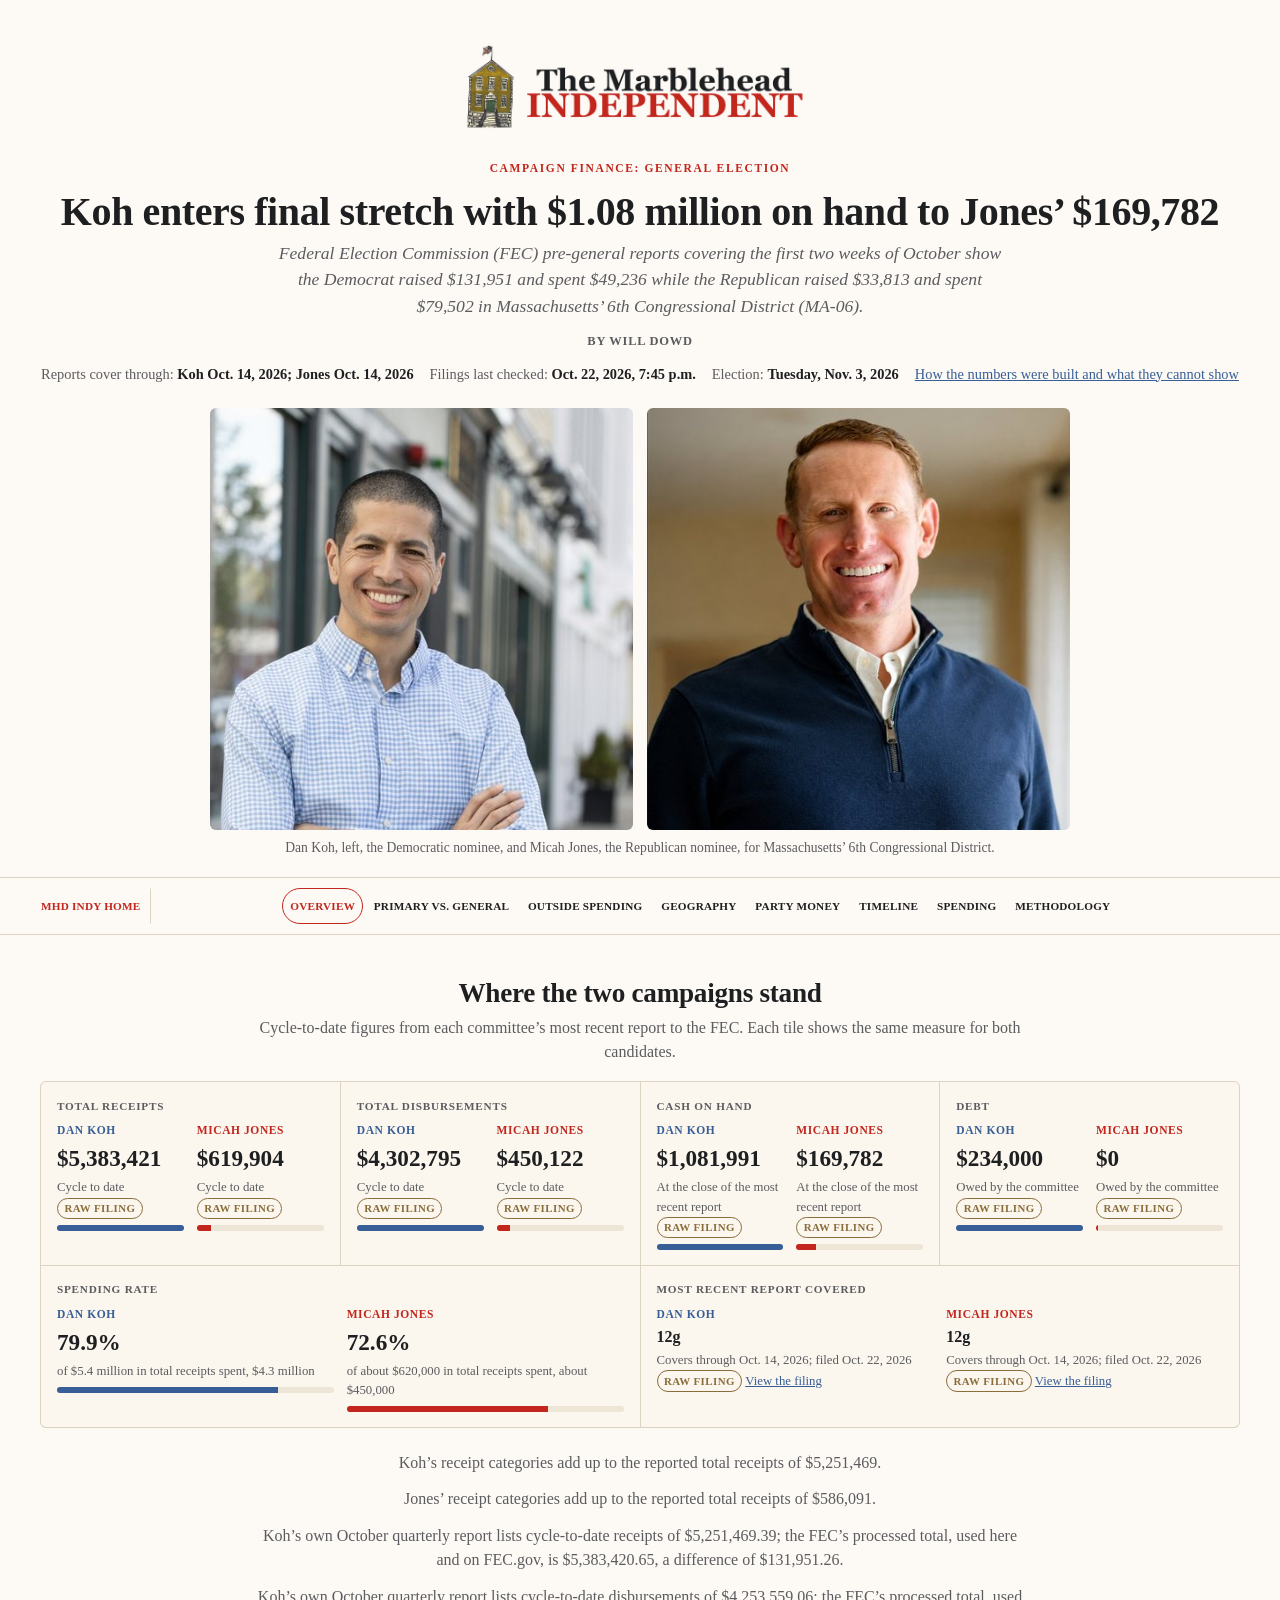
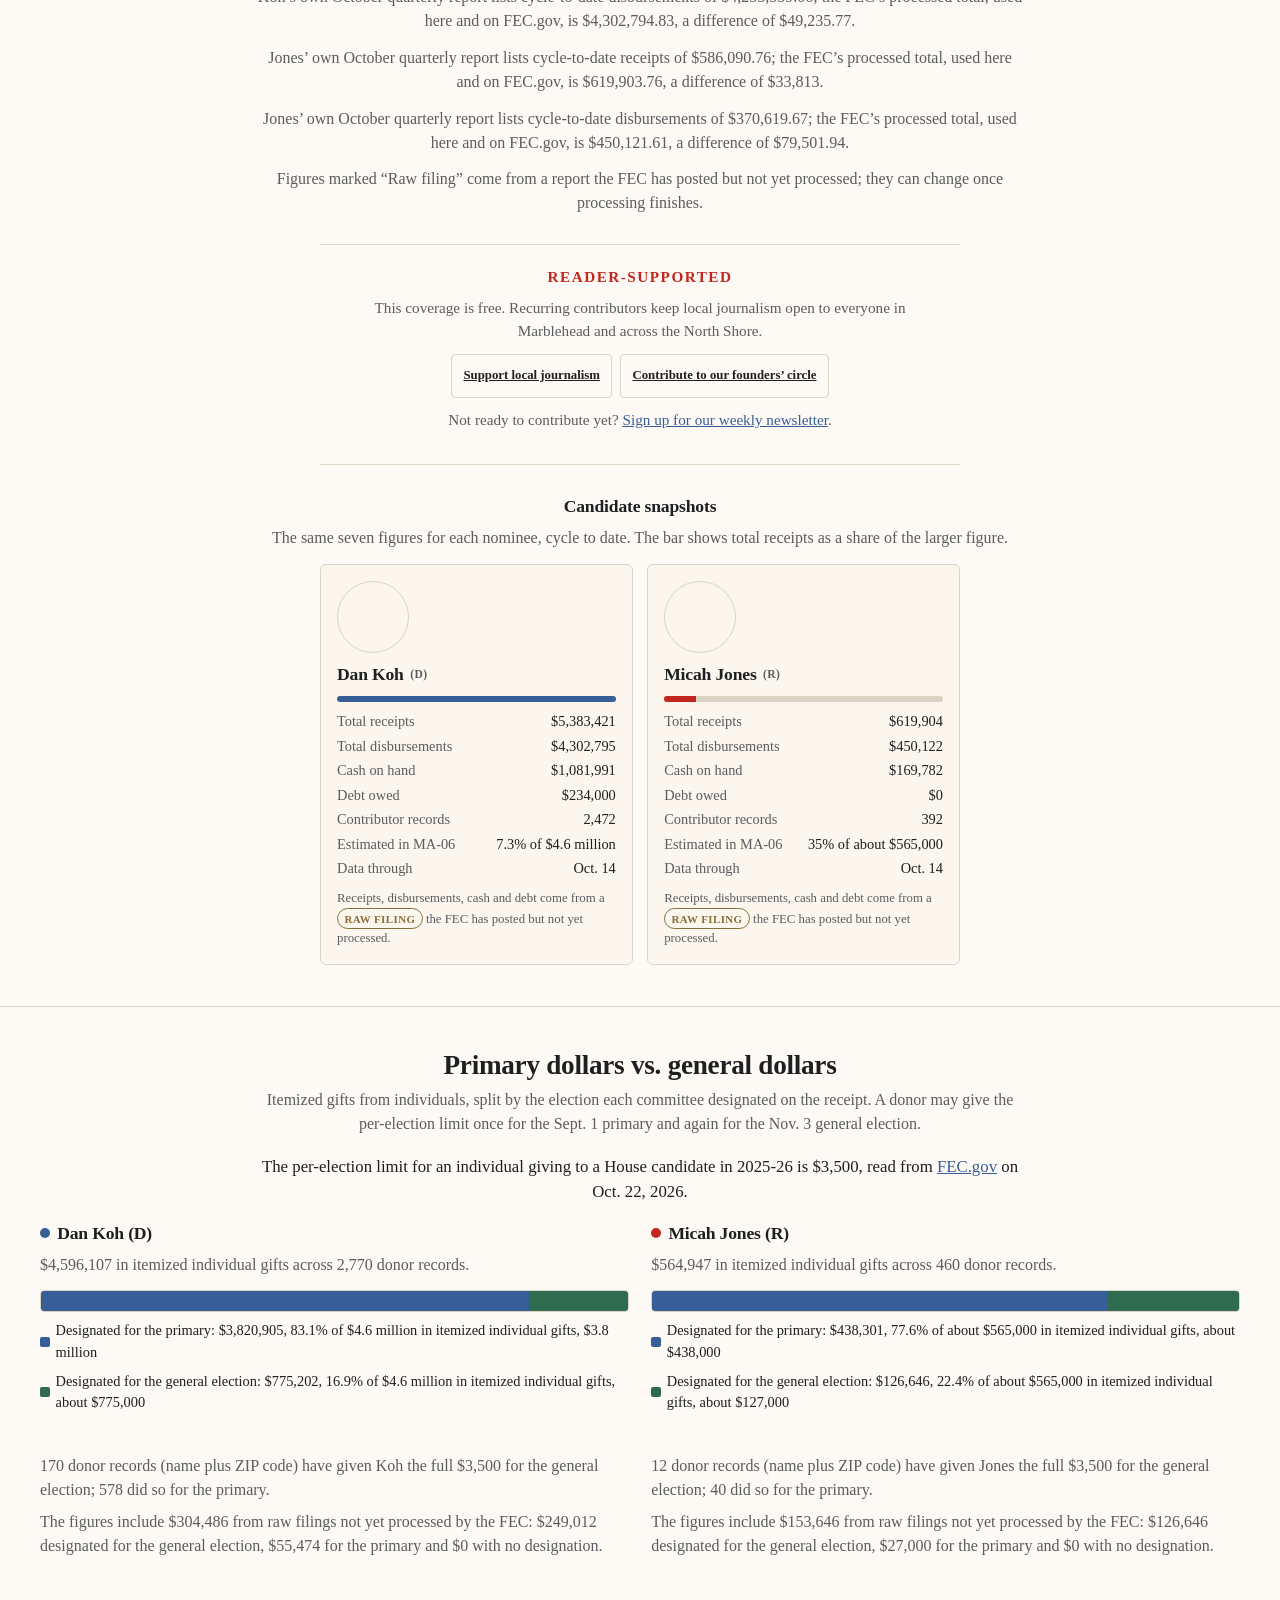
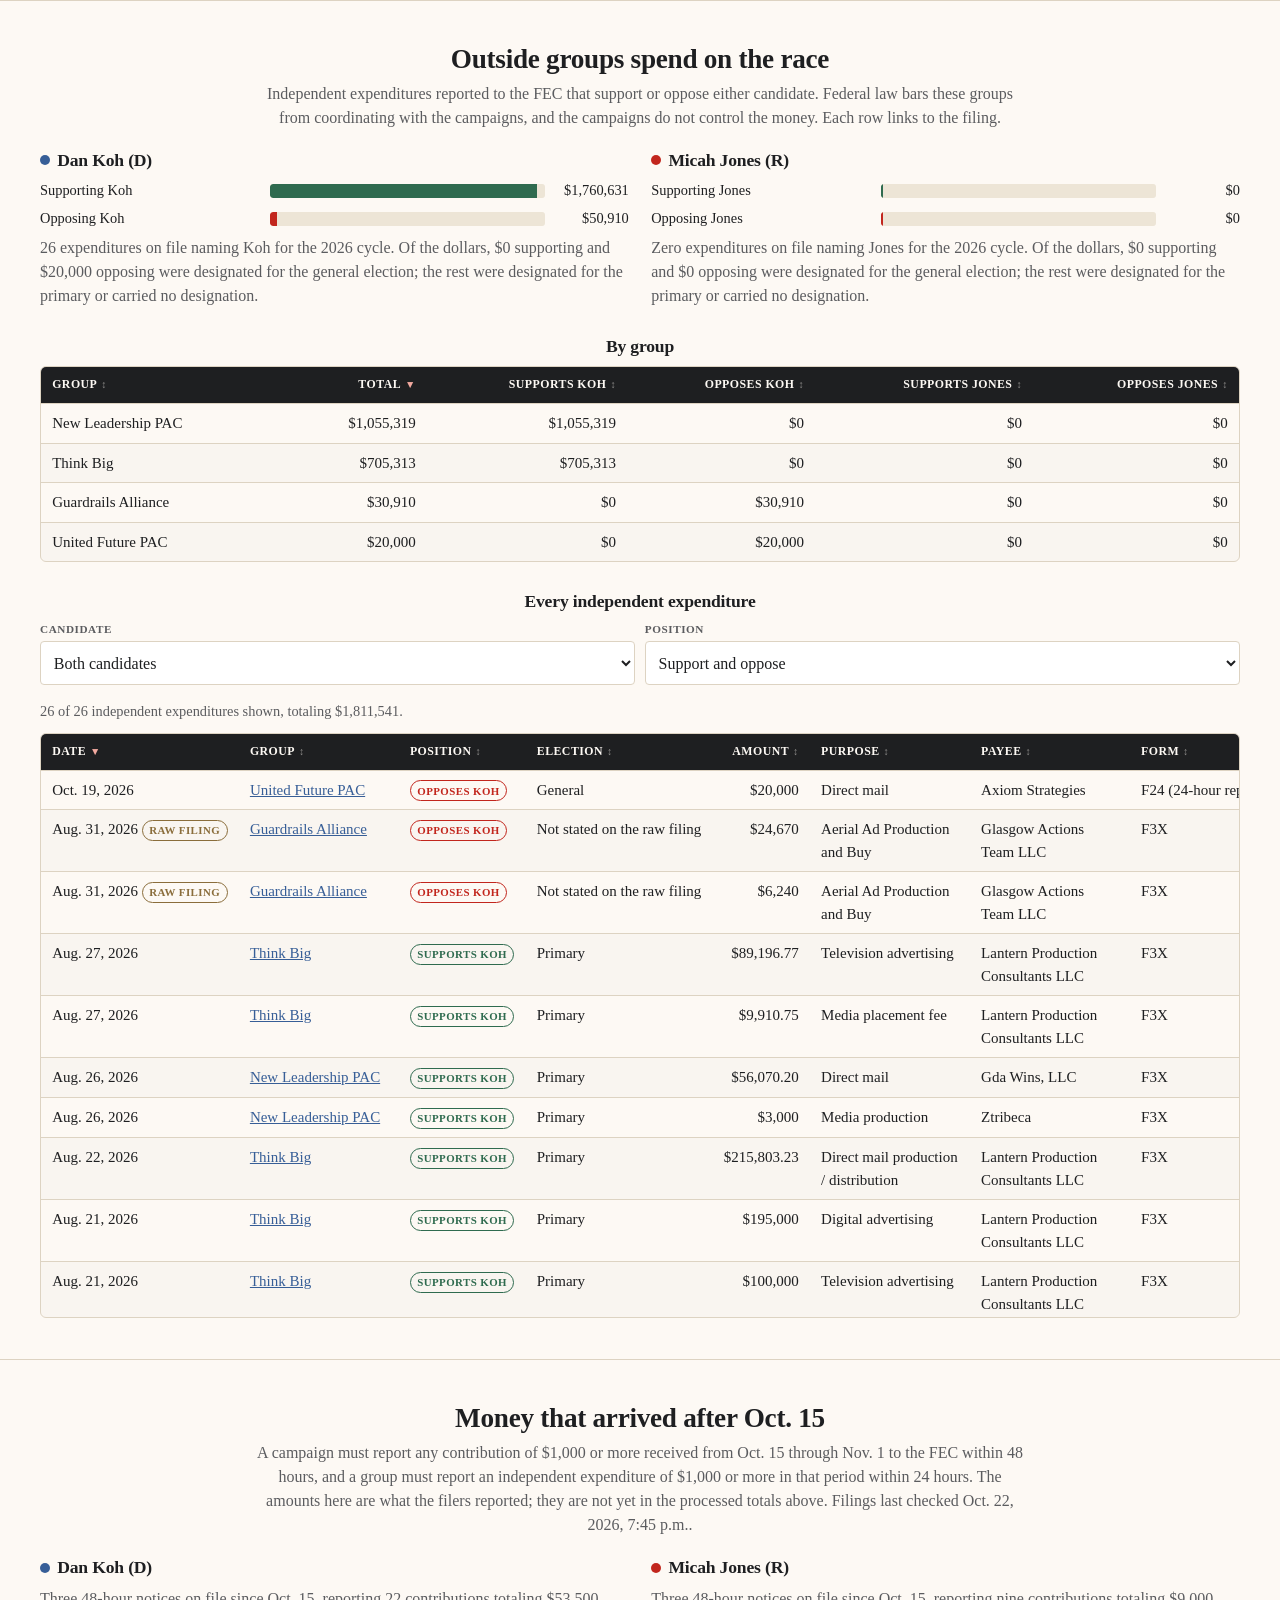
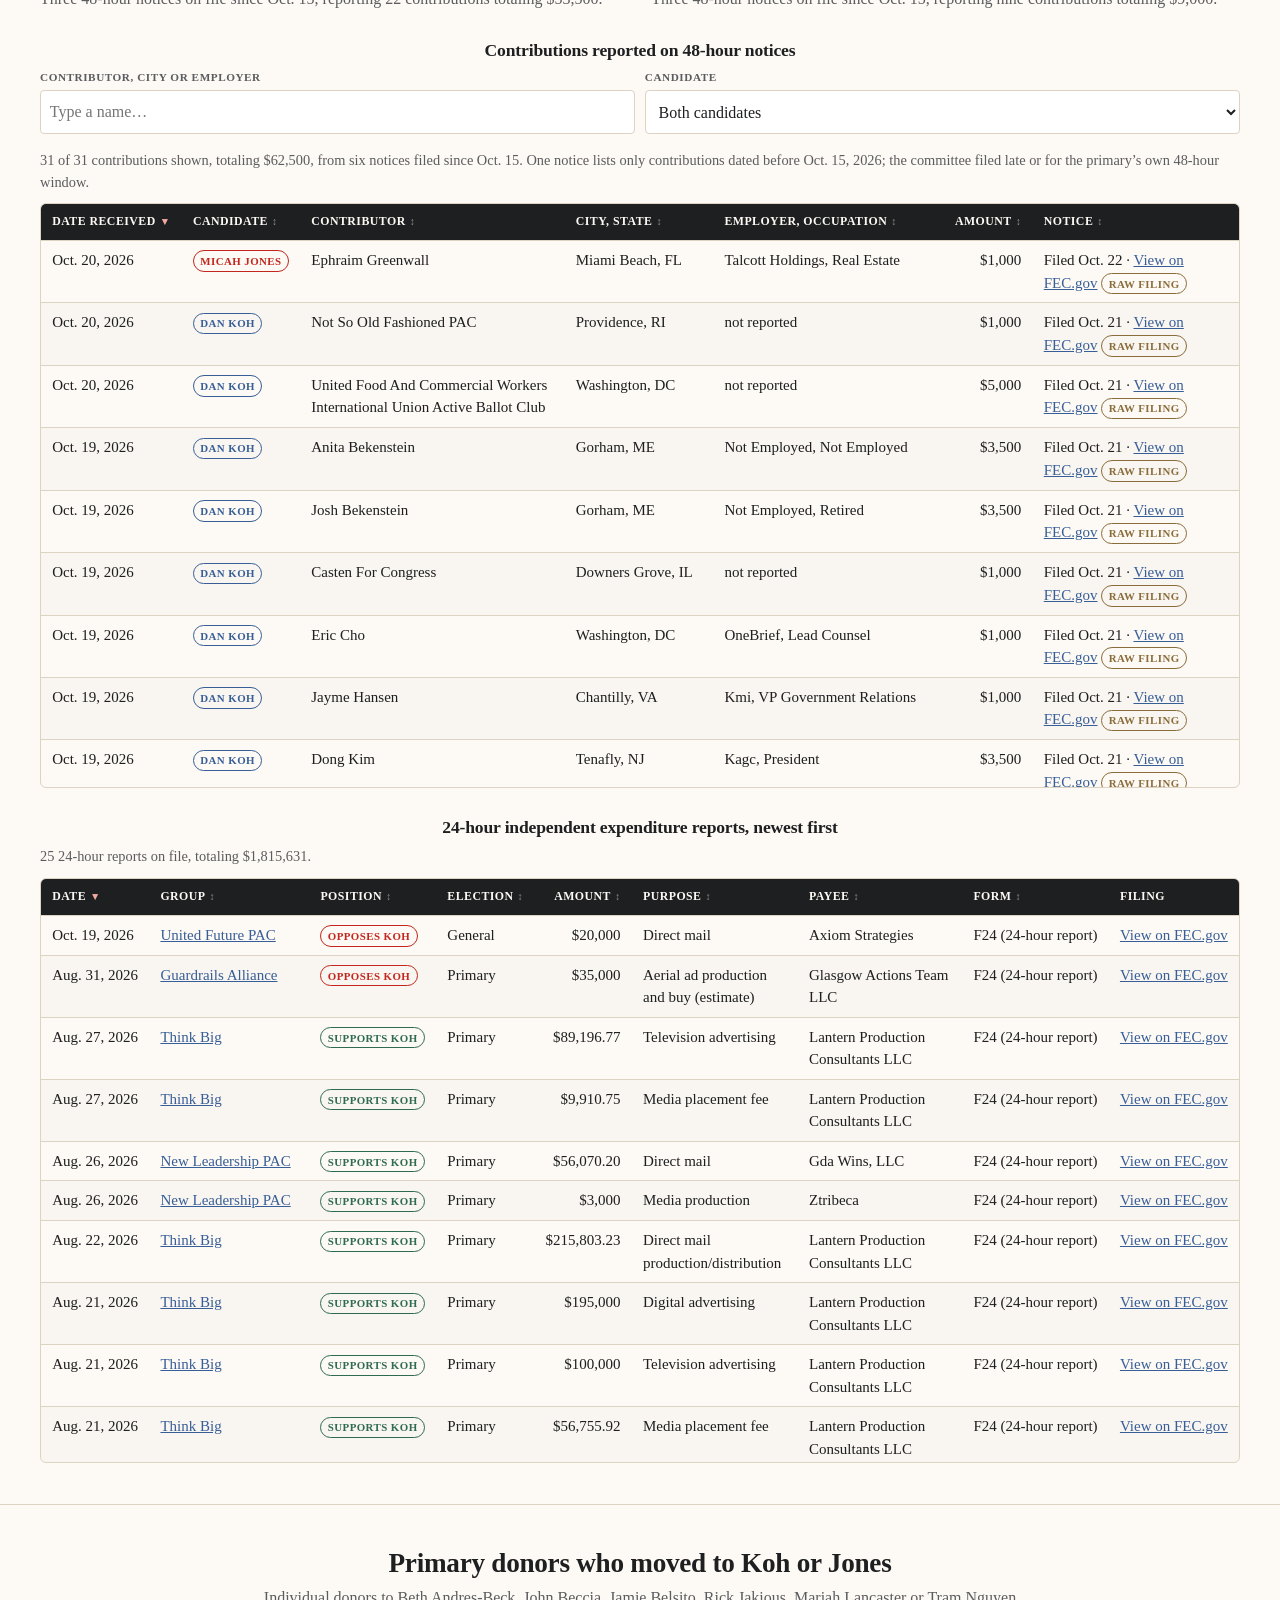
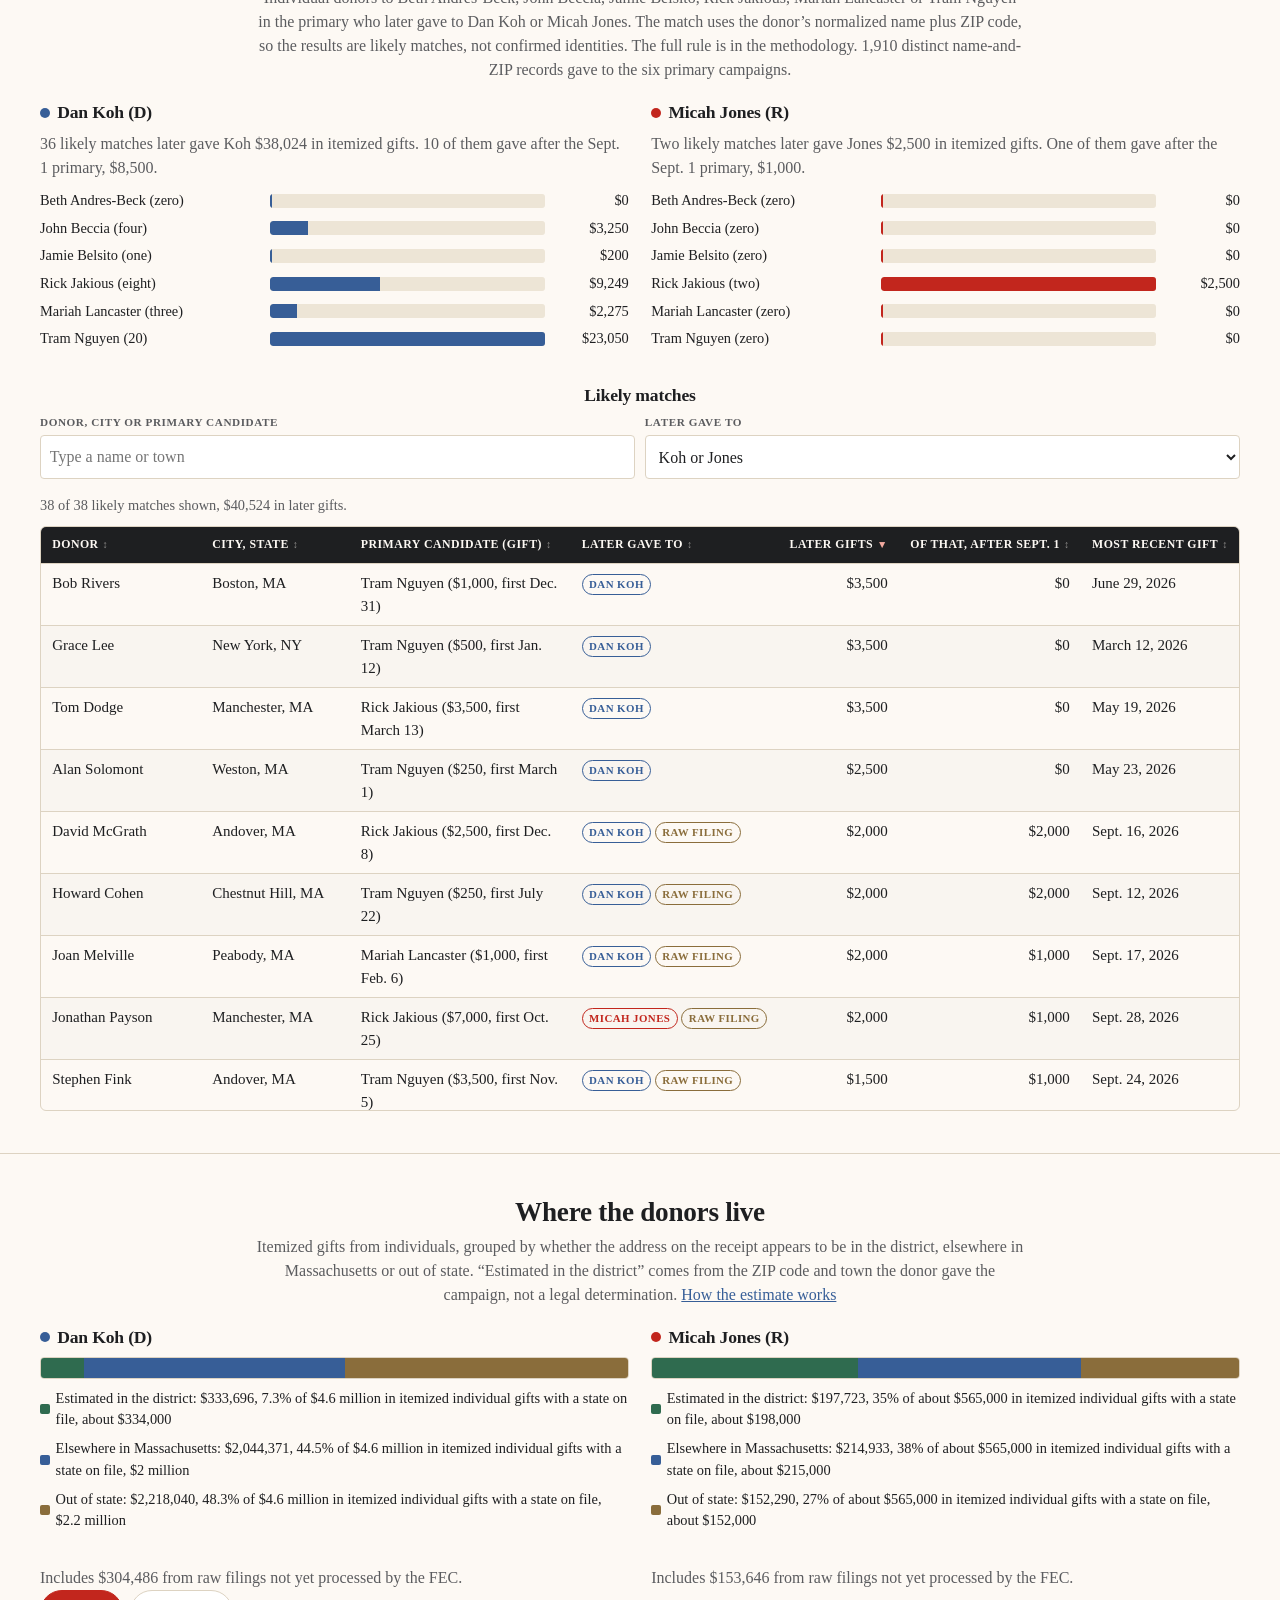
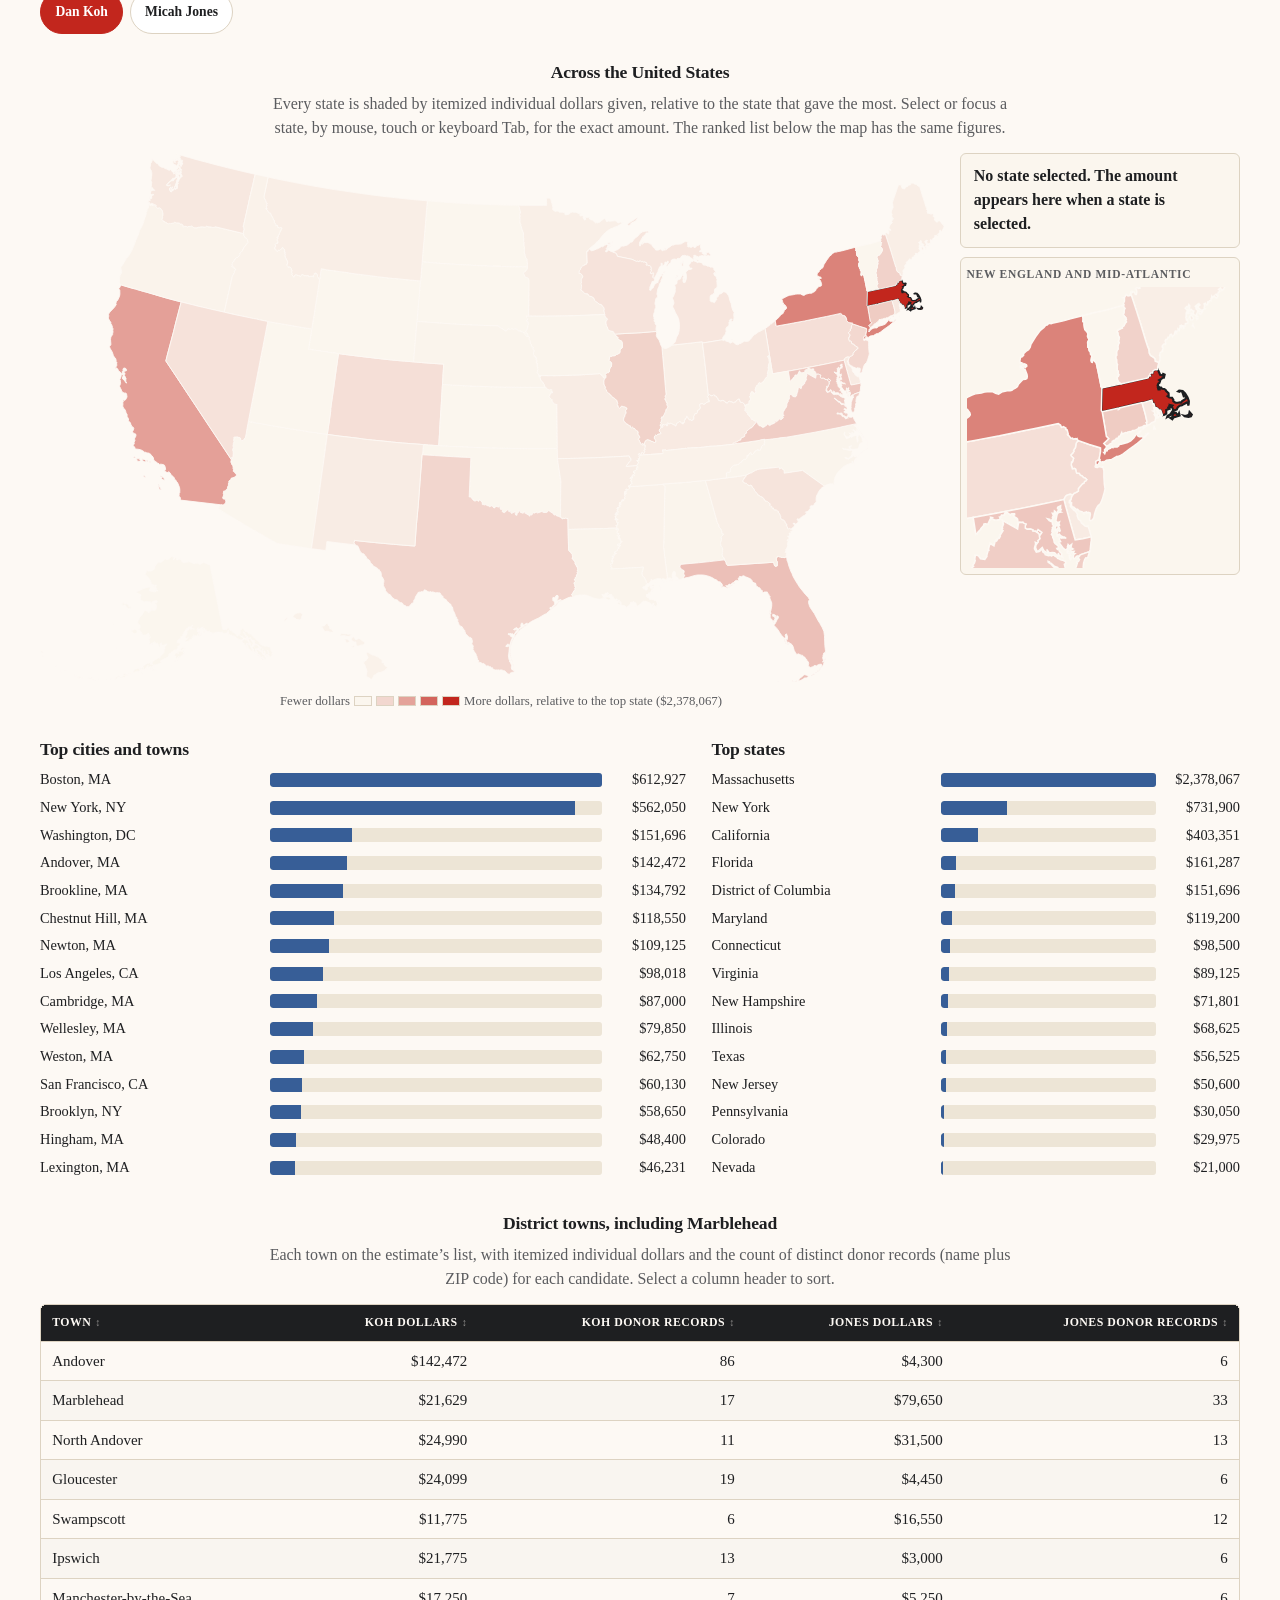
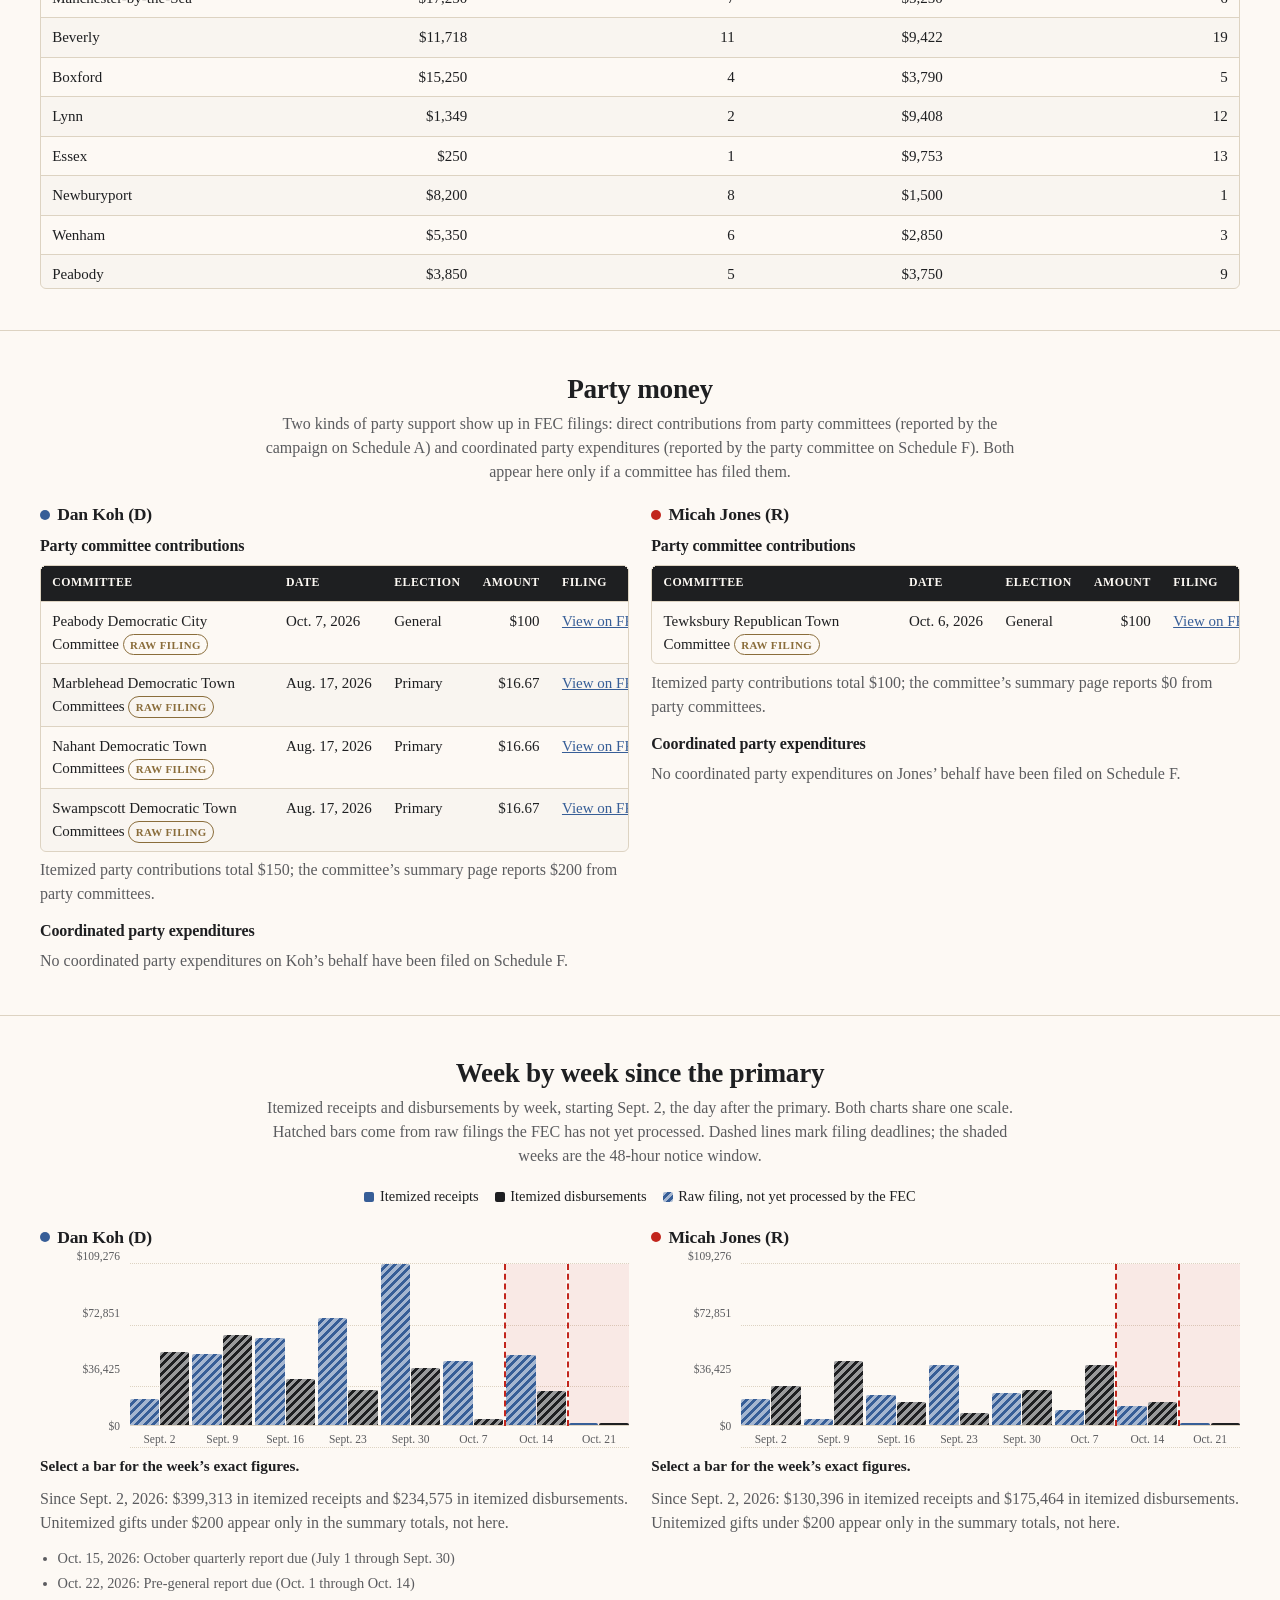
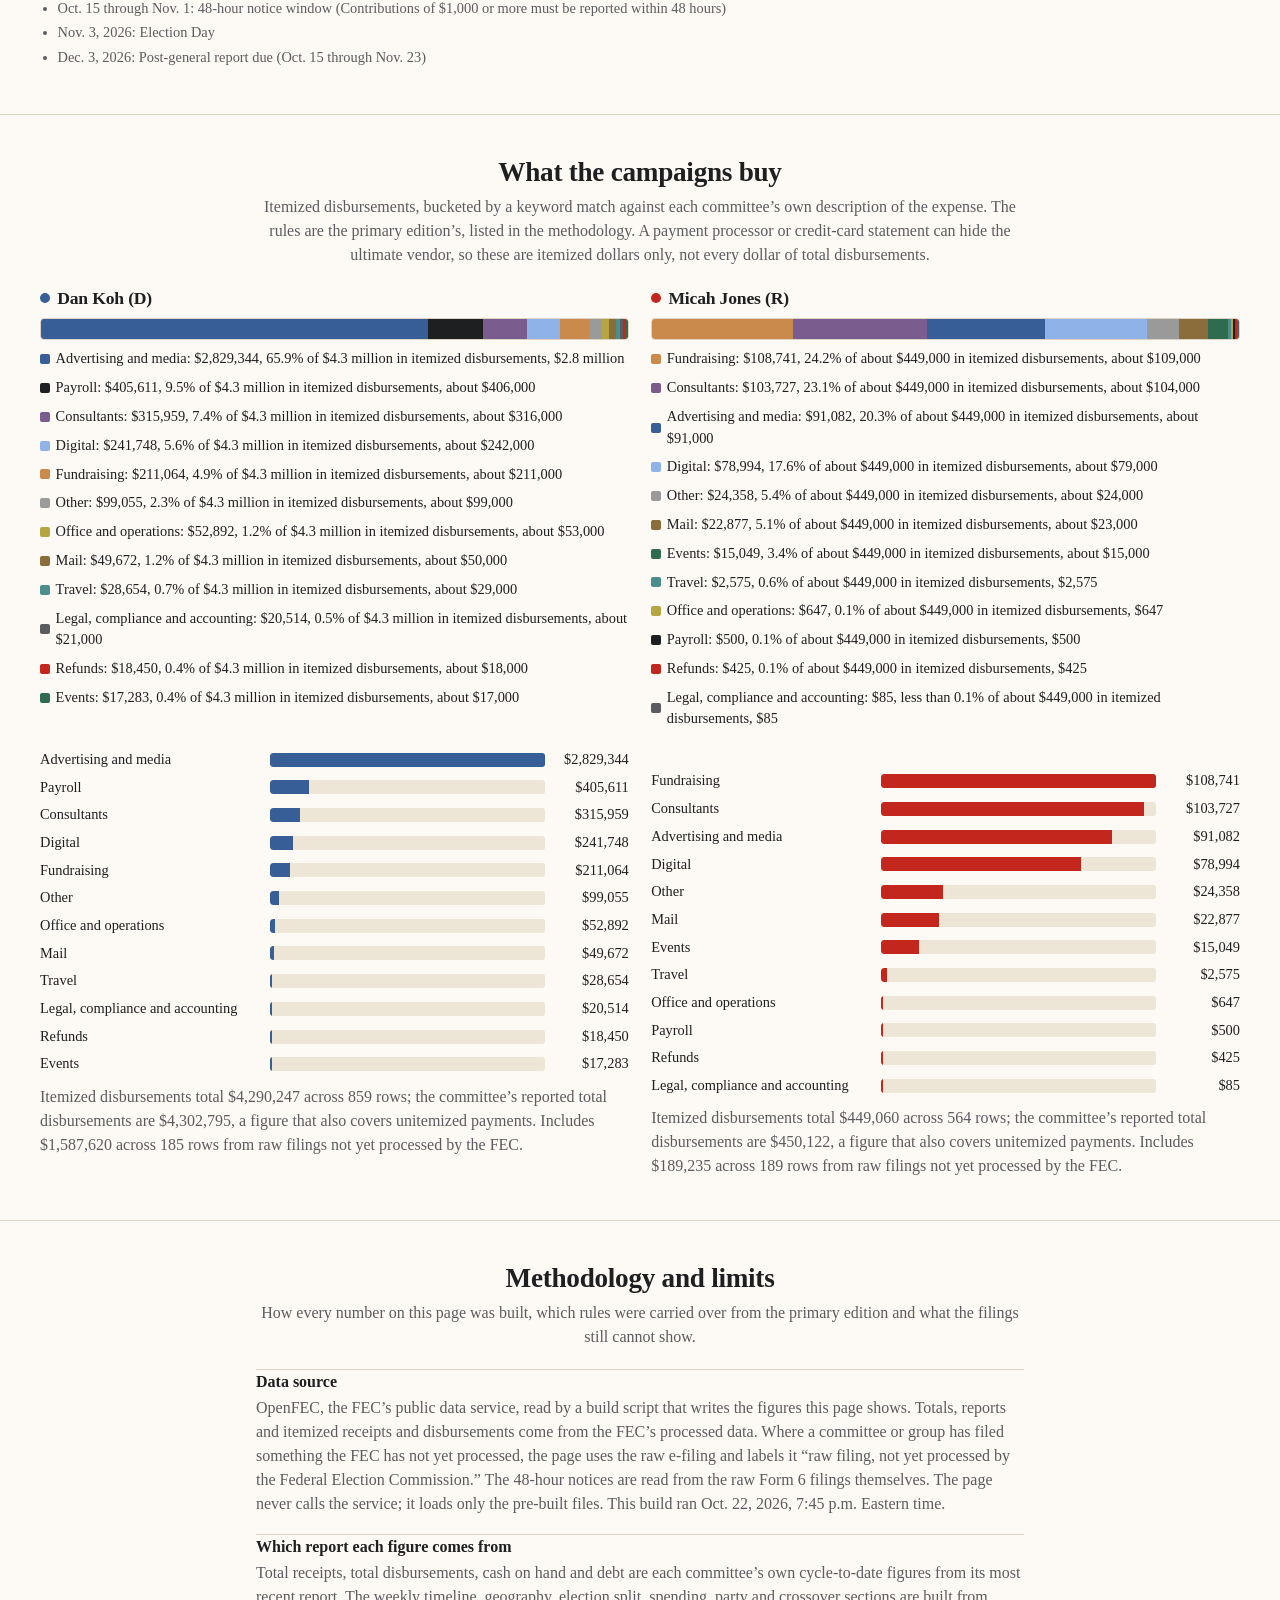
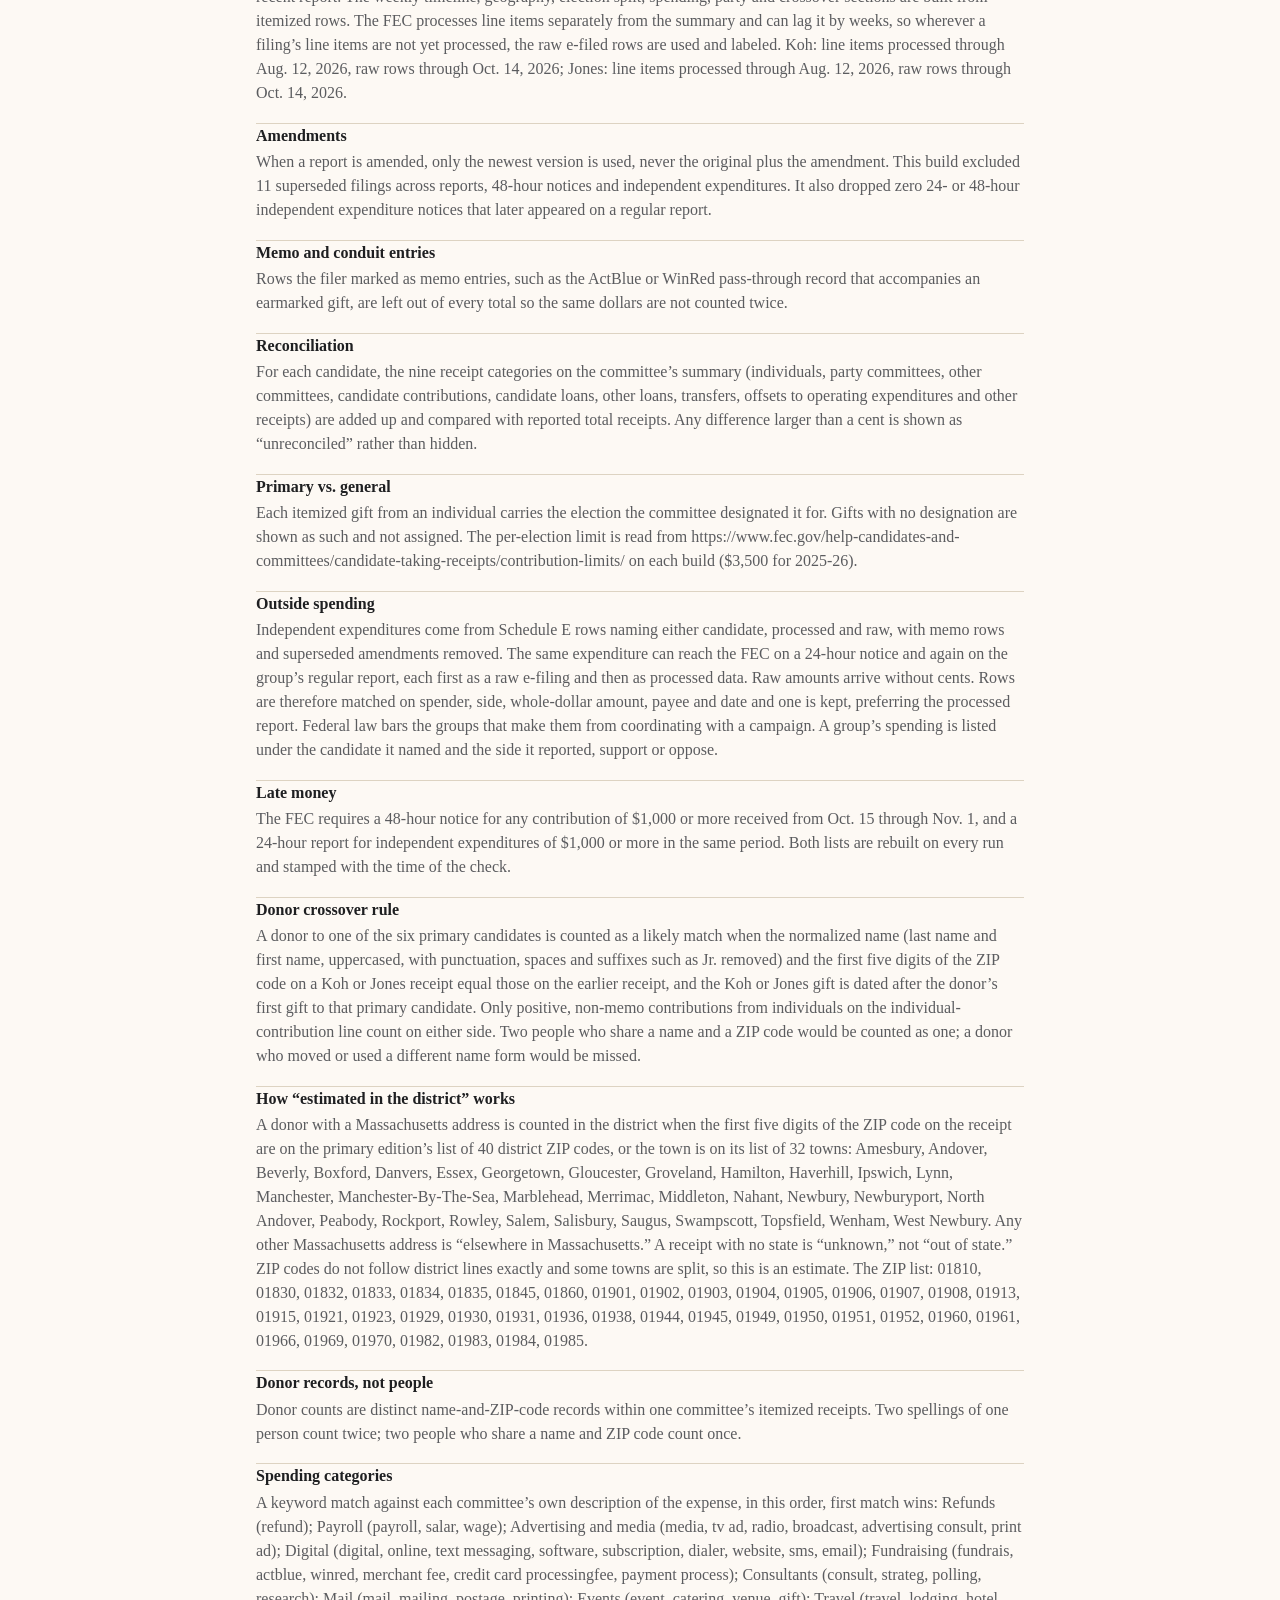
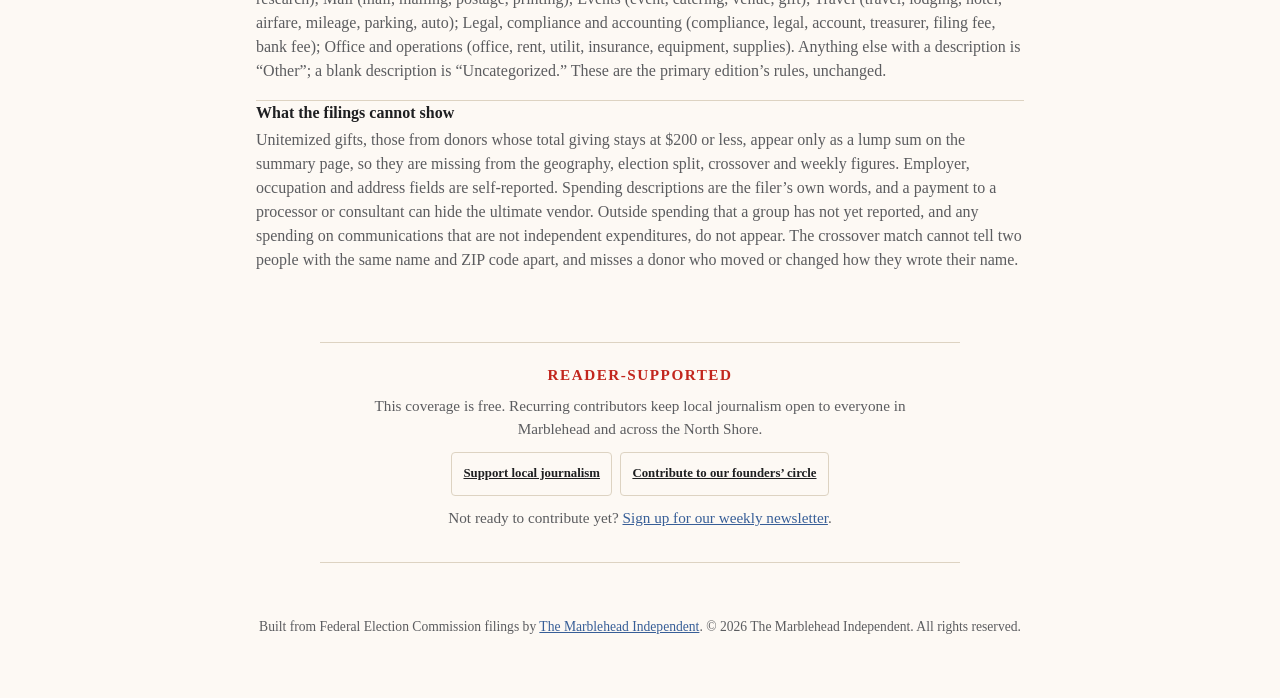
==== commit a458312e: "Merge main into the nav change; size the sticky bar for eight links Takes main's responsive styleshe" ====
--- a/index.html
+++ b/index.html
@@ -26,25 +26,32 @@
 <header class="masthead">
   <div class="wrap">
     <a class="masthead-logo" href="https://www.marbleheadindependent.com/" aria-label="The Marblehead Independent home page">
-      <img src="assets/images/nameplate-horizontal.png" alt="The Marblehead Independent" width="1600" height="400">
+      <img src="assets/images/nameplate-horizontal.png" srcset="assets/images/nameplate-horizontal-800.png 800w, assets/images/nameplate-horizontal.png 1600w" sizes="(max-width: 768px) calc(100vw - 32px), 380px" alt="The Marblehead Independent" width="1600" height="400">
     </a>
     <p class="kicker">Campaign finance: general election</p>
     <h1 id="headline">Loading…</h1>
     <p class="dek" id="dek"></p>
     <p class="byline" id="byline"></p>
     <div class="meta-line">
-      <span>Reports cover through: <strong id="meta-data-through">—</strong></span>
-      <span>Filings last checked: <strong id="meta-last-checked">—</strong></span>
-      <span>Election: <strong>Tuesday, Nov. 3, 2026</strong></span>
+      <span><span class="meta-label">Reports cover through:</span> <strong id="meta-data-through">—</strong></span>
+      <span><span class="meta-label">Filings last checked:</span> <strong id="meta-last-checked">—</strong></span>
+      <span><span class="meta-label">Election:</span> <strong>Tuesday, Nov. 3, 2026</strong></span>
       <span><a href="#methodology">How the numbers were built and what they cannot show</a></span>
     </div>
     <p class="build-note hidden" id="build-note"></p>
+    <figure class="masthead-photo masthead-photo-pair">
+      <div class="pair">
+        <img src="assets/images/koh.jpg" srcset="assets/images/koh-480.jpg 480w, assets/images/koh.jpg 1000w" sizes="(max-width: 768px) calc(50vw - 20px), 425px" alt="Dan Koh, the Democratic nominee, in a checked shirt with arms crossed on a storefront sidewalk" width="1000" height="1000">
+        <img src="assets/images/jones.jpg" srcset="assets/images/jones-480.jpg 480w, assets/images/jones.jpg 1000w" sizes="(max-width: 768px) calc(50vw - 20px), 425px" alt="Micah Jones, the Republican nominee, in a navy quarter-zip pullover" width="1000" height="1000">
+      </div>
+      <figcaption>Dan Koh, left, the Democratic nominee, and Micah Jones, the Republican nominee, for Massachusetts’ 6th Congressional District.</figcaption>
+    </figure>
   </div>
 </header>
 
 <nav class="sectionnav" aria-label="Dashboard sections">
   <div class="wrap">
-    <a href="https://www.marbleheadindependent.com" class="nav-home">Independent home</a>
+    <a href="https://www.marbleheadindependent.com" class="nav-home">MHD Indy Home</a>
     <div class="sectionnav-links">
       <a href="#overview">Overview</a>
       <a href="#elections">Primary vs. general</a>
@@ -82,6 +89,12 @@
       </div>
       <div id="overview-metrics"><div class="loading-state">Loading FEC data…</div></div>
       <div id="overview-recon"></div>
+
+      <div id="support-card-top"></div>
+
+      <h3 class="subhead">Candidate snapshots</h3>
+      <p class="panel-note" style="margin-bottom:.9rem;">The same seven figures for each nominee, cycle to date. The bar shows total receipts as a share of the larger figure.</p>
+      <div id="overview-cards" class="card-grid"></div>
     </div>
   </section>
 
@@ -135,9 +148,21 @@
         <p class="panel-note" id="late-note"></p>
       </div>
       <div id="late-summary" class="pair"></div>
-      <h3 class="subhead">48-hour notices of contributions, newest first</h3>
+      <h3 class="subhead">Contributions reported on 48-hour notices</h3>
+      <div class="controls">
+        <div class="control">
+          <label for="late-48-search">Contributor, city or employer</label>
+          <input id="late-48-search" type="search" placeholder="Type a name…" autocomplete="off">
+        </div>
+        <div class="control">
+          <label for="late-48-candidate">Candidate</label>
+          <select id="late-48-candidate"><option value="__all__">Both candidates</option></select>
+        </div>
+      </div>
       <p class="count-note" id="late-48-count" aria-live="polite" aria-atomic="true"></p>
-      <div id="late-48" class="notice-list"></div>
+      <div class="table-scroll" tabindex="0" role="region" aria-label="Contributions reported on 48-hour notices, scrollable">
+        <table id="late-48" class="card-table"><thead></thead><tbody></tbody></table>
+      </div>
       <h3 class="subhead">24-hour independent expenditure reports, newest first</h3>
       <p class="count-note" id="late-24-count" aria-live="polite" aria-atomic="true"></p>
       <div class="table-scroll" tabindex="0" role="region" aria-label="24-hour independent expenditure reports, scrollable">
@@ -177,14 +202,20 @@
     <div class="wrap">
       <div class="panel-head">
         <h2>Where the donors live</h2>
-        <p class="panel-note">Itemized gifts from individuals, grouped by whether the address on the receipt appears to be in the district, elsewhere in Massachusetts or out of state. “Estimated in the district” comes from the ZIP code and town the donor gave the campaign, not a legal determination. <a href="#methodology">How the estimate works</a></p>
+        <p class="panel-note">Itemized gifts from individuals, grouped by whether the address on the receipt appears to be in the district, elsewhere in Massachusetts or out of state. “Estimated in the district” comes from the ZIP code and town the donor gave the campaign, not a legal determination. <a href="#method-district">How the estimate works</a></p>
       </div>
       <div id="geo-summary" class="pair"></div>
       <div class="pill-tabs" id="geo-tabs" role="group" aria-label="Choose a candidate for the map and town lists"></div>
       <h3 class="subhead">Across the United States</h3>
       <p class="panel-note">Every state is shaded by itemized individual dollars given, relative to the state that gave the most. Select or focus a state, by mouse, touch or keyboard Tab, for the exact amount. The ranked list below the map has the same figures.</p>
-      <div id="geo-map-wrap" class="us-map-wrap"><p class="loading-state" id="geo-map-loading">Map loads when you scroll here.</p></div>
-      <p id="geo-map-detail" class="us-map-detail" aria-live="polite"></p>
+      <div class="us-map-layout">
+        <div id="geo-map-wrap" class="us-map-wrap"><p class="loading-state" id="geo-map-loading">Map loads when you scroll here.</p></div>
+        <div class="us-map-side">
+          <p id="geo-map-detail" class="us-map-detail" aria-live="polite"></p>
+          <div id="geo-map-inset" class="us-map-inset"></div>
+          <div id="geo-map-small" class="us-map-small" role="group" aria-label="Small Northeastern states"></div>
+        </div>
+      </div>
       <div id="geo-map-legend" class="us-map-legend"></div>
       <div class="two-col" style="margin-top:1.6rem;">
         <div>
@@ -197,7 +228,8 @@
         </div>
       </div>
       <h3 class="subhead">District towns, including Marblehead</h3>
-      <p class="panel-note">Each town on the estimate’s list, with itemized individual dollars and the count of distinct donor records (name plus ZIP code) for each candidate. Click a column header to sort.</p>
+      <p class="panel-note">Each town on the estimate’s list, with itemized individual dollars and the count of distinct donor records (name plus ZIP code) for each candidate. Select a column header to sort.</p>
+      <p class="scroll-cue" id="geo-town-cue" hidden>Scroll sideways for donor counts.</p>
       <div class="table-scroll" tabindex="0" role="region" aria-label="District towns table, scrollable">
         <table id="geo-town-table" class="card-table"><thead></thead><tbody></tbody></table>
       </div>
@@ -222,7 +254,7 @@
         <h2>Week by week since the primary</h2>
         <p class="panel-note">Itemized receipts and disbursements by week, starting Sept. 2, the day after the primary. Both charts share one scale. Hatched bars come from raw filings the FEC has not yet processed. Dashed lines mark filing deadlines; the shaded weeks are the 48-hour notice window.</p>
       </div>
-      <div class="stack-legend" style="justify-content:center;">
+      <div class="stack-legend timeline-legend">
         <span class="item"><span class="swatch" style="background:var(--slate-blue)"></span>Itemized receipts</span>
         <span class="item"><span class="swatch" style="background:var(--harbor-black)"></span>Itemized disbursements</span>
         <span class="item"><span class="swatch" style="background:var(--slate-blue);background-image:repeating-linear-gradient(135deg, rgba(255,255,255,.55) 0 3px, transparent 3px 6px)"></span>Raw filing, not yet processed by the FEC</span>
@@ -246,15 +278,15 @@
   <!-- 10. METHODOLOGY -->
   <section id="methodology" class="panel">
     <div class="wrap methodology">
-      <details id="methodology-details">
-        <summary>
-          <h2>Methodology and limits</h2>
-          <p class="panel-note">How every number on this page was built, which rules were carried over from the primary edition and what the filings still cannot show.</p>
-        </summary>
-        <dl id="methodology-list"></dl>
-      </details>
-    </div>
-  </section>
+      <div class="panel-head">
+        <h2>Methodology and limits</h2>
+        <p class="panel-note">How every number on this page was built, which rules were carried over from the primary edition and what the filings still cannot show.</p>
+      </div>
+      <div id="methodology-list"></div>
+    </div>
+  </section>
+
+  <div class="wrap"><div id="support-card-bottom"></div></div>
 
 </main>
 
--- a/styles.css
+++ b/styles.css
@@ -231,7 +231,6 @@
 /* ---- candidate pair blocks (used by several sections) ---- */
 #ma06-app .pair { display: grid; gap: 1.4rem; text-align: left; }
 #ma06-app .pair > div { min-width: 0; }
-#ma06-app .pair table { min-width: 0; }   /* half-width tables fit their column */
 #ma06-app .pair h3 { display: flex; align-items: center; gap: .45rem; }
 #ma06-app .swatch-dot { width: 10px; height: 10px; border-radius: 50%; display: inline-block; flex: none; }
 #ma06-app .swatch-dot.koh { background: var(--koh); }
@@ -299,7 +298,7 @@
 #ma06-app tbody td { padding: .5rem .7rem; border-top: 1px solid var(--hairline); white-space: nowrap; vertical-align: top; }
 #ma06-app tbody tr:nth-child(even) { background: rgba(0,0,0,.015); }
 #ma06-app tbody tr:hover, #ma06-app tbody tr:focus-within { background: var(--linen); }
-#ma06-app td.wrap-cell { white-space: normal; min-width: 120px; }
+#ma06-app td.wrap-cell { white-space: normal; min-width: 160px; }
 #ma06-app tfoot td { padding: .5rem .7rem; border-top: 2px solid var(--harbor-black); font-weight: 700; background: var(--paper); }
 #ma06-app td.row-toggle, #ma06-app th.row-toggle { display: none; }
 #ma06-app .tag-pill {
@@ -329,7 +328,7 @@
 #ma06-app .btn:hover, #ma06-app .btn:focus-visible { background: var(--independent-red); border-color: var(--independent-red); }
 #ma06-app .btn.secondary { background: transparent; color: var(--harbor-black); }
 #ma06-app .btn.secondary:hover, #ma06-app .btn.secondary:focus-visible { background: var(--linen); color: var(--harbor-black); }
-#ma06-app .pill-tabs { display: flex; flex-wrap: wrap; justify-content: center; gap: .4rem; margin-bottom: 1rem; }
+#ma06-app .pill-tabs { display: flex; flex-wrap: wrap; gap: .4rem; margin-bottom: 1rem; }
 #ma06-app .pill-tabs button {
   font-family: var(--sans); font-size: .85rem; font-weight: 600; padding: .35rem .9rem; border-radius: 999px;
   border: 1px solid var(--hairline); background: #fff; color: var(--harbor-black); cursor: pointer; min-height: var(--tap);
@@ -363,7 +362,7 @@
   border: 1px solid var(--hairline); border-radius: 6px; background: #fff; color: var(--harbor-black); cursor: pointer;
 }
 #ma06-app .us-map-small button.selected { border-color: var(--harbor-black); box-shadow: inset 0 0 0 1px var(--harbor-black); }
-#ma06-app .us-map-legend { display: flex; align-items: center; justify-content: center; gap: .25rem; margin: .6rem auto 0; font-size: .8rem; color: var(--ink-soft); flex-wrap: wrap; }
+#ma06-app .us-map-legend { display: flex; align-items: center; gap: .25rem; max-width: 720px; margin: .6rem auto 0; font-size: .8rem; color: var(--ink-soft); flex-wrap: wrap; }
 #ma06-app .us-map-swatch { width: 18px; height: 10px; border: 1px solid var(--hairline); }
 
 #ma06-app .two-col { display: grid; gap: 1.6rem; }
@@ -410,7 +409,7 @@
   #ma06-app .sectionnav a.nav-home { margin-right: .3rem; padding-right: .6rem; padding-left: 0; }
   #ma06-app .metric-grid { grid-template-columns: repeat(2, 1fr); }
   #ma06-app .pair { grid-template-columns: 1fr 1fr; }
-  #ma06-app .two-col { grid-template-columns: 1fr 1fr; }
+  #ma06-app .two-col { grid-template-columns: 1.1fr .9fr; }
   #ma06-app .us-map-layout { grid-template-columns: minmax(0, 1fr) 280px; }
   #ma06-app .us-map-small { display: none; }        /* desktop selects small states through the inset */
   #ma06-app .snapshot-table { display: none; }
@@ -419,16 +418,18 @@
   #ma06-app .method-item p, #ma06-app .method-item summary { pointer-events: auto; }
 }
 @media (min-width: 769px) and (max-width: 1024px) {
-  #ma06-app { --pad: 24px; --nav-h: 94px; }    /* the link bar wraps to two rows here */
-}
-@media (min-width: 1025px) and (max-width: 1179px) {
-  #ma06-app { --nav-h: 94px; }                 /* two rows; one row from 1,180 px */
+  #ma06-app { --pad: 24px; --nav-h: 94px; }    /* the eight-link bar wraps to two rows here */
+}
+@media (min-width: 1025px) and (max-width: 1279px) {
+  #ma06-app { --nav-h: 56px; }                 /* one row with eight links */
 }
 @media (min-width: 1025px) {
   #ma06-app .metric-grid { grid-template-columns: repeat(3, 1fr); }
 }
 @media (min-width: 1280px) {
-  /* six tiles stay three by two at every desktop width: four across leaves a lopsided second row */
+  #ma06-app .metric-grid { grid-template-columns: repeat(4, 1fr); }
+  /* six tiles in four columns: the last two widen so the second row has no empty cells */
+  #ma06-app .metric-grid .metric-tile:nth-child(4n + 5):nth-last-child(2), #ma06-app .metric-grid .metric-tile:nth-child(4n + 6):last-child { grid-column: span 2; }
   #ma06-app .timeline-pair { grid-template-columns: 1fr 1fr; }
 }
 
